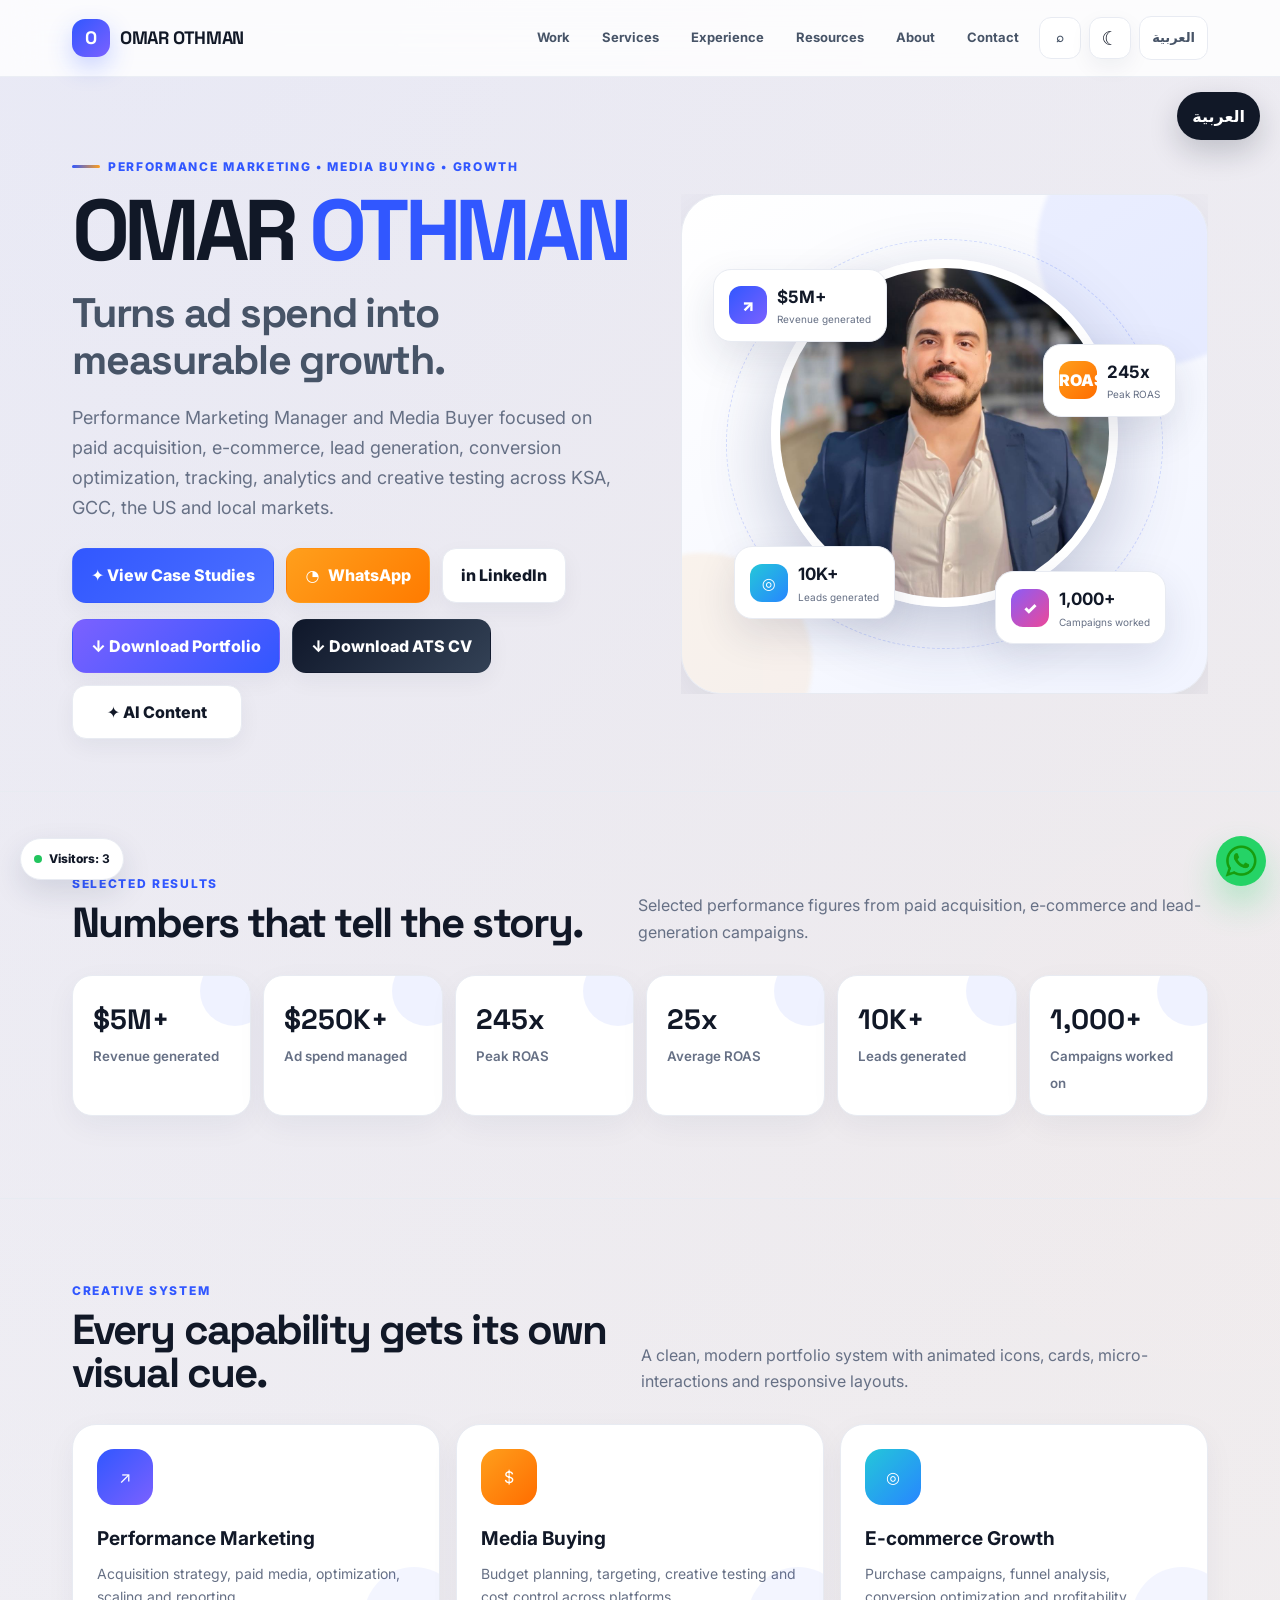
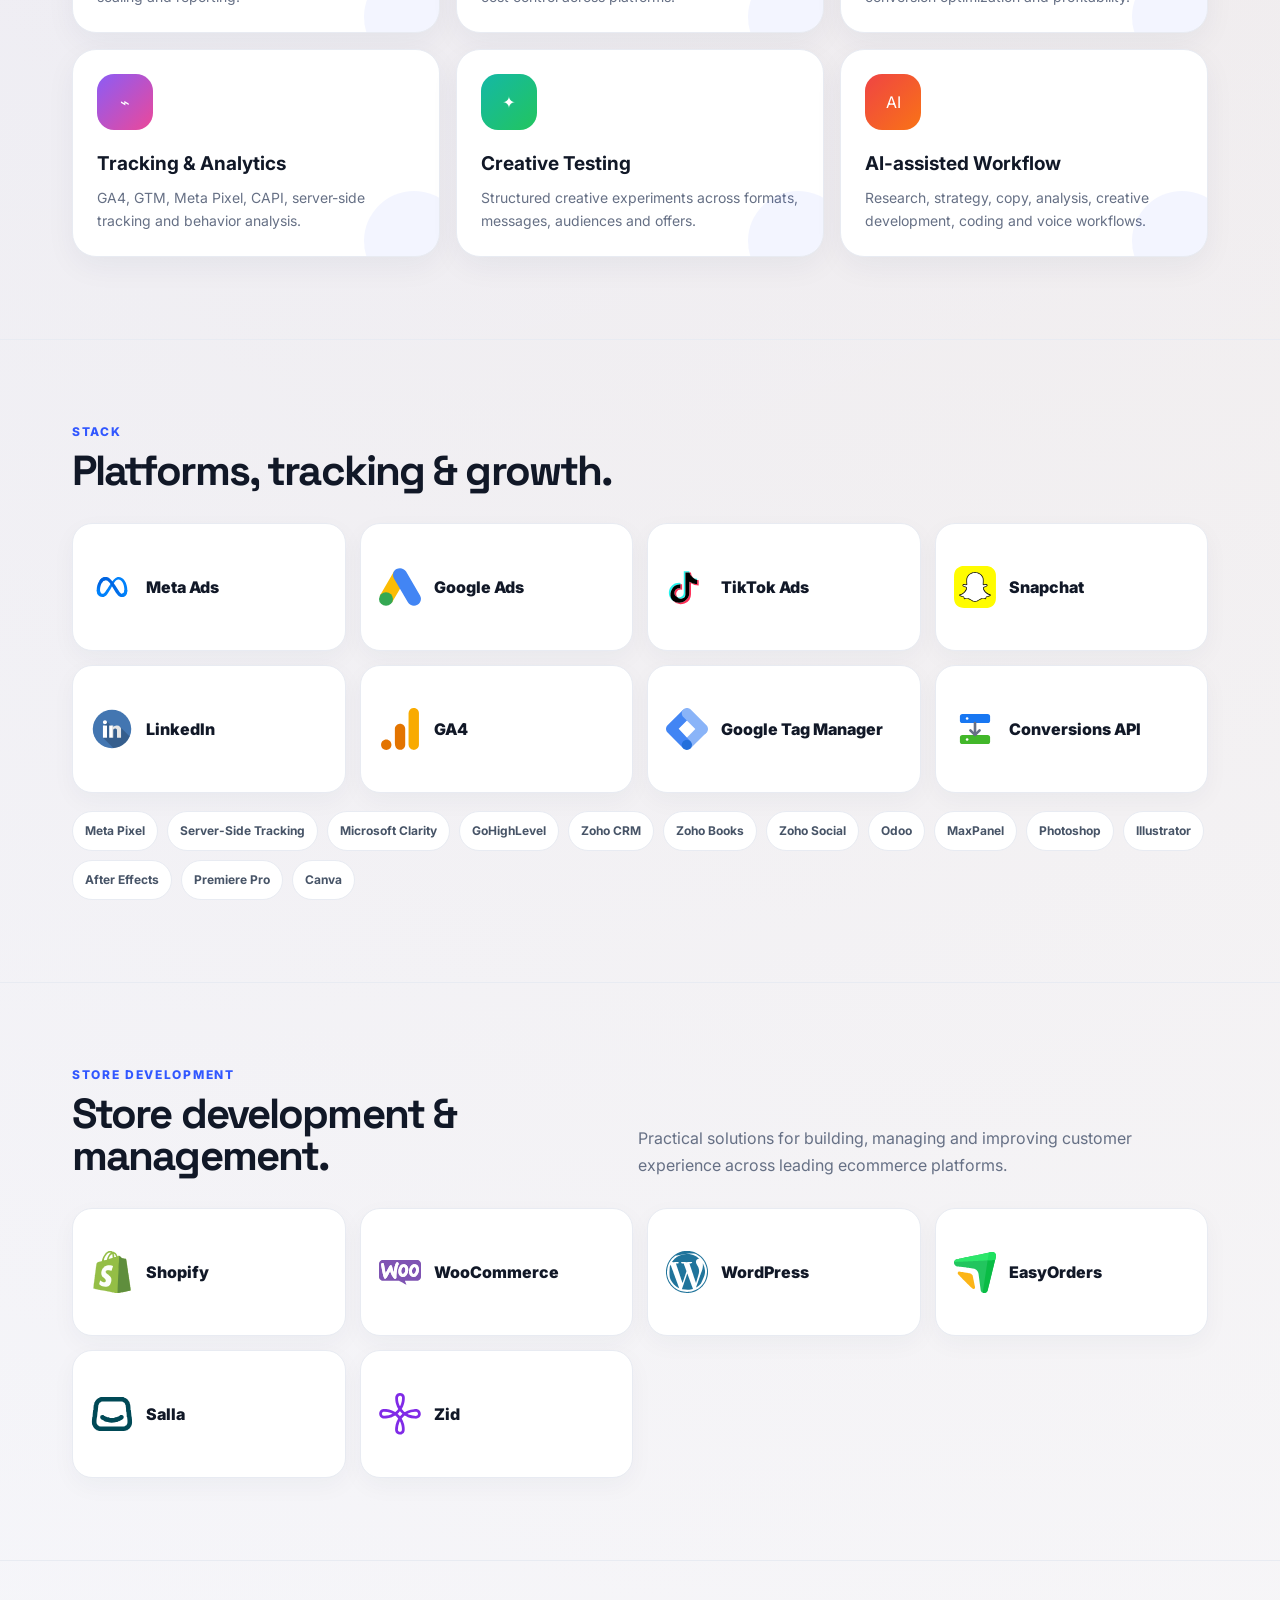
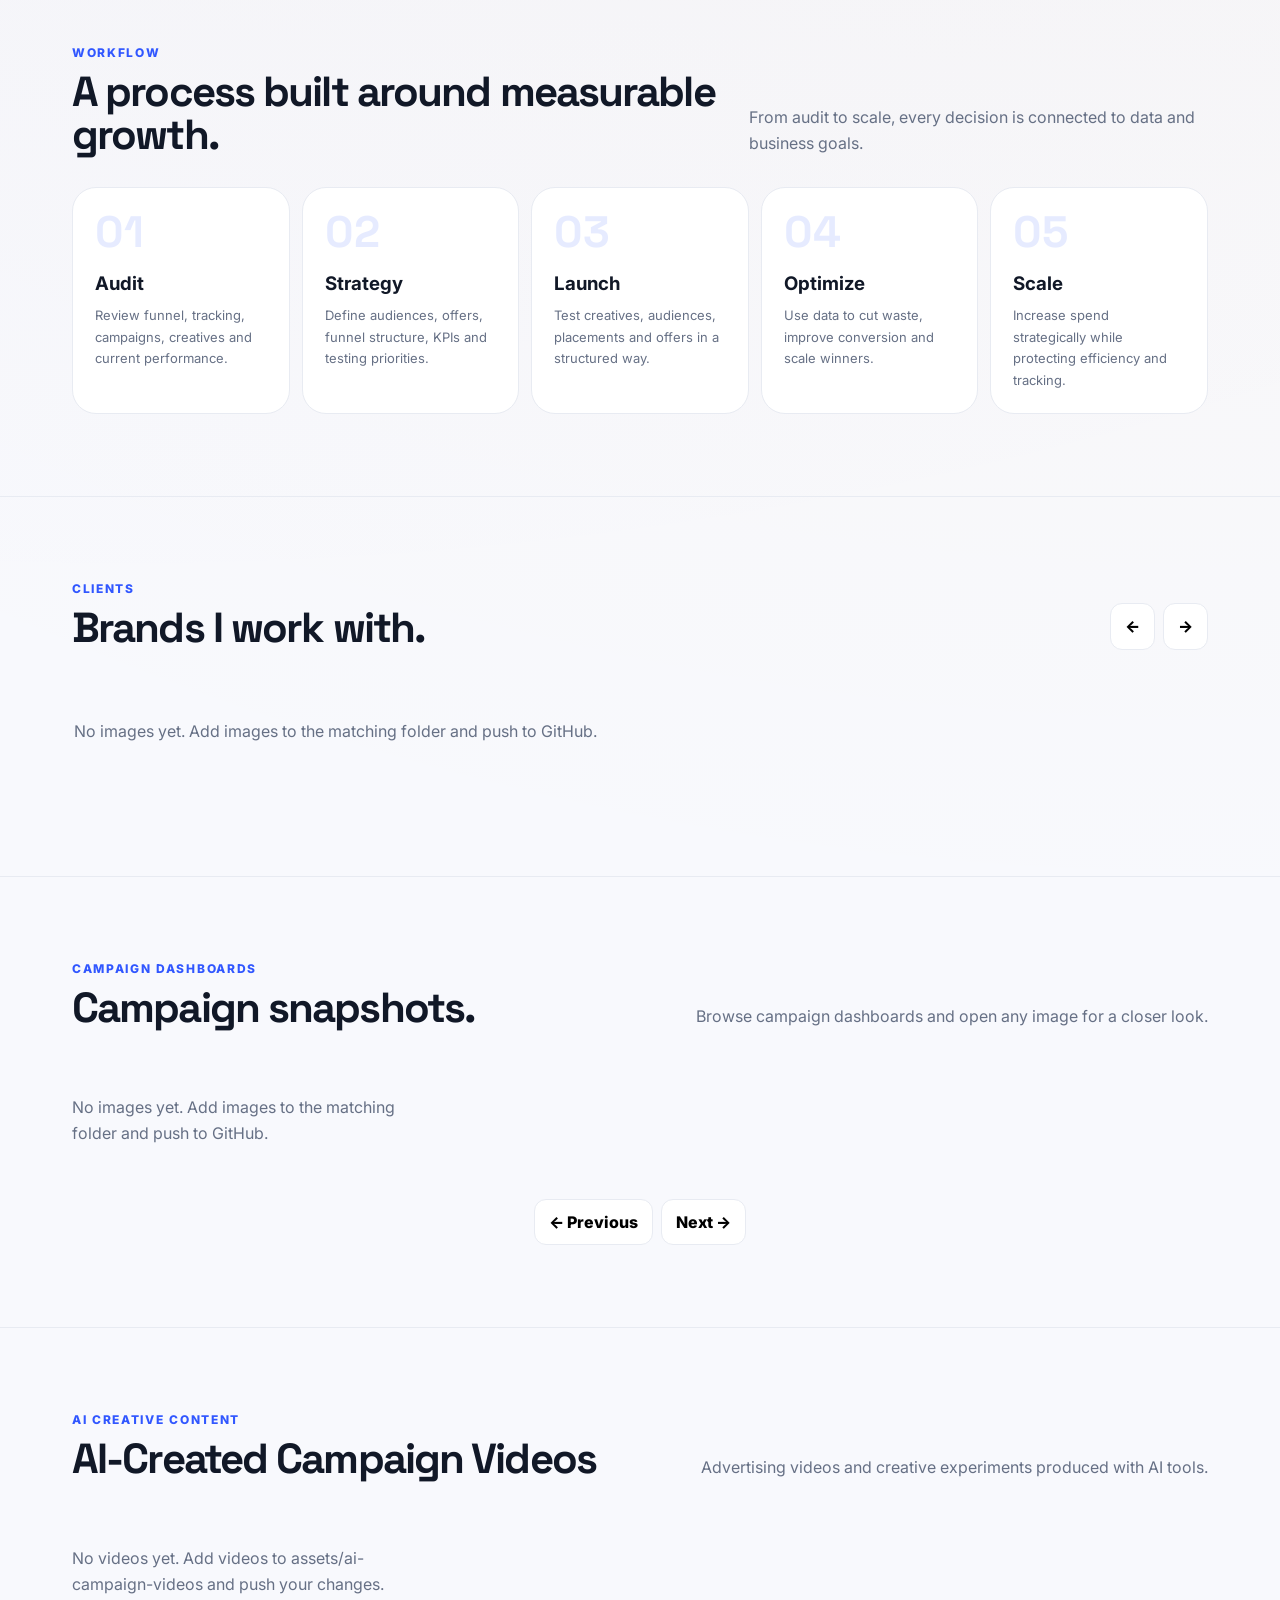
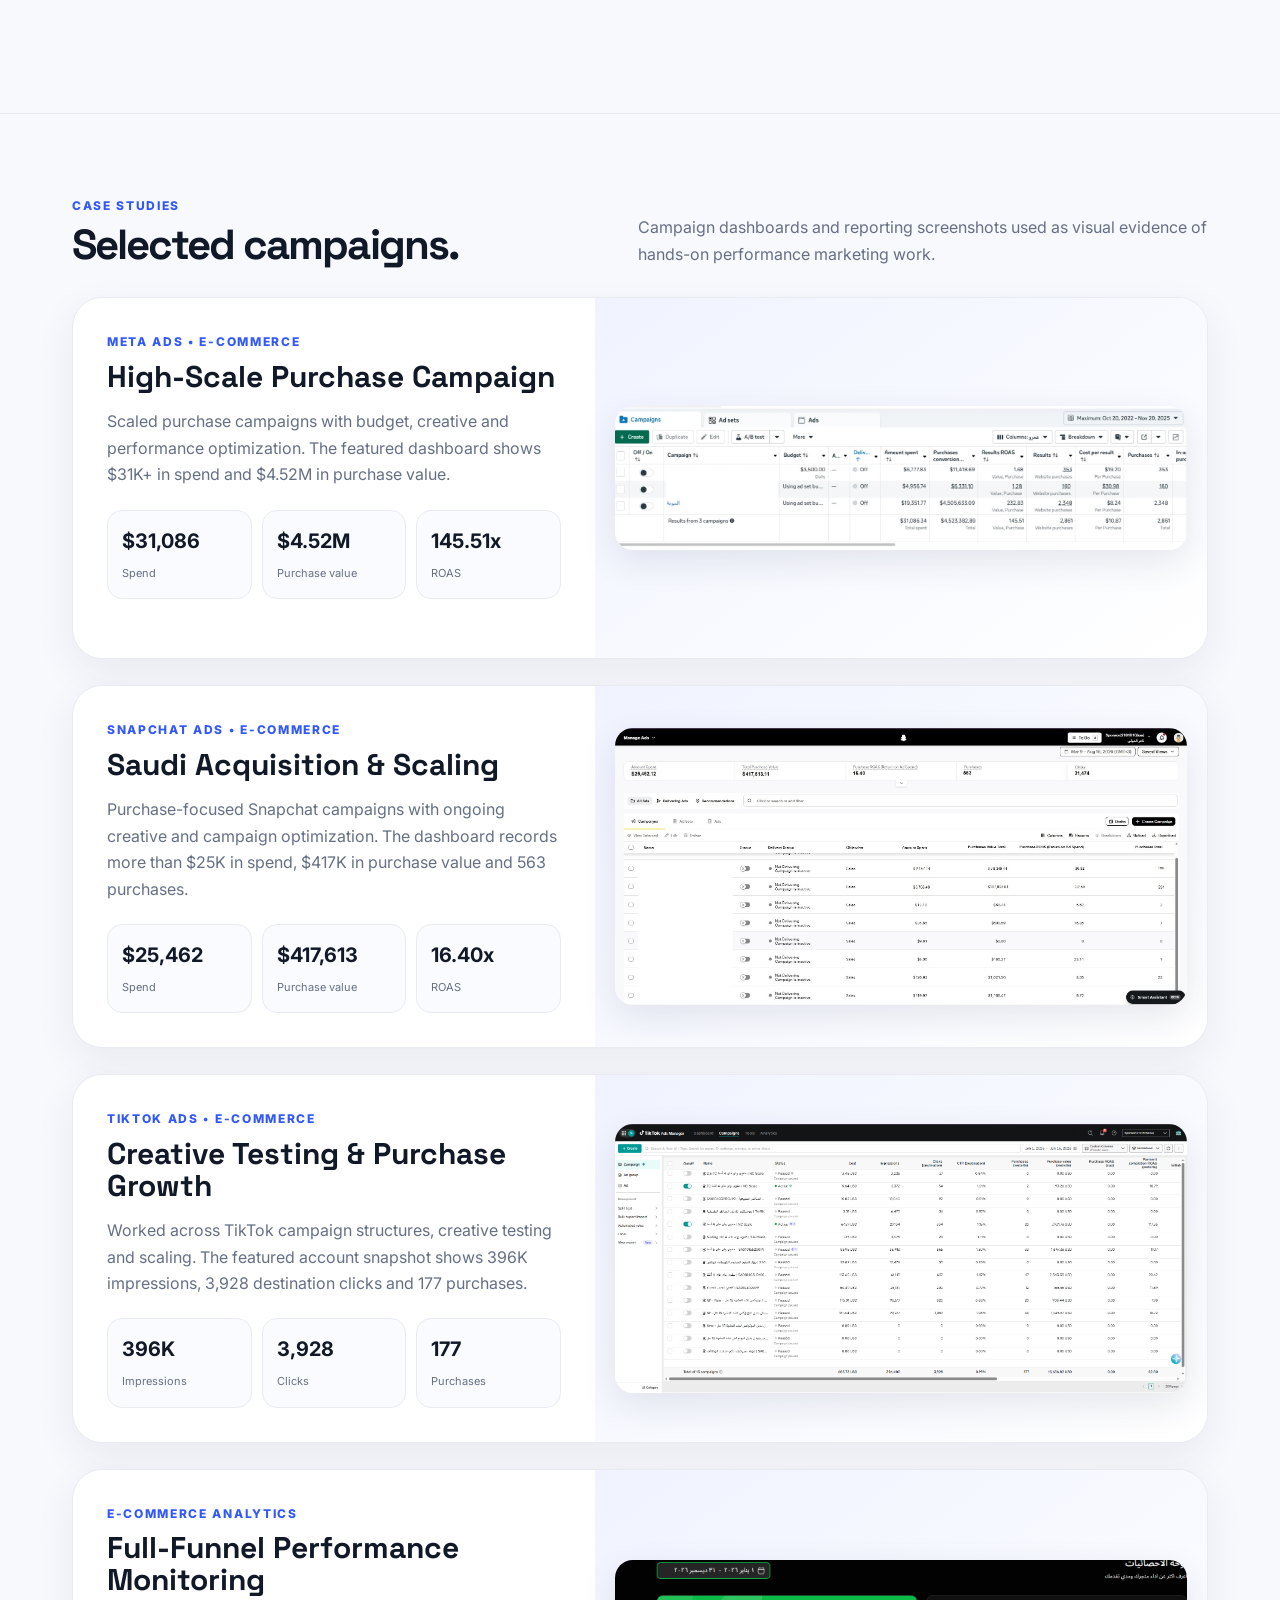
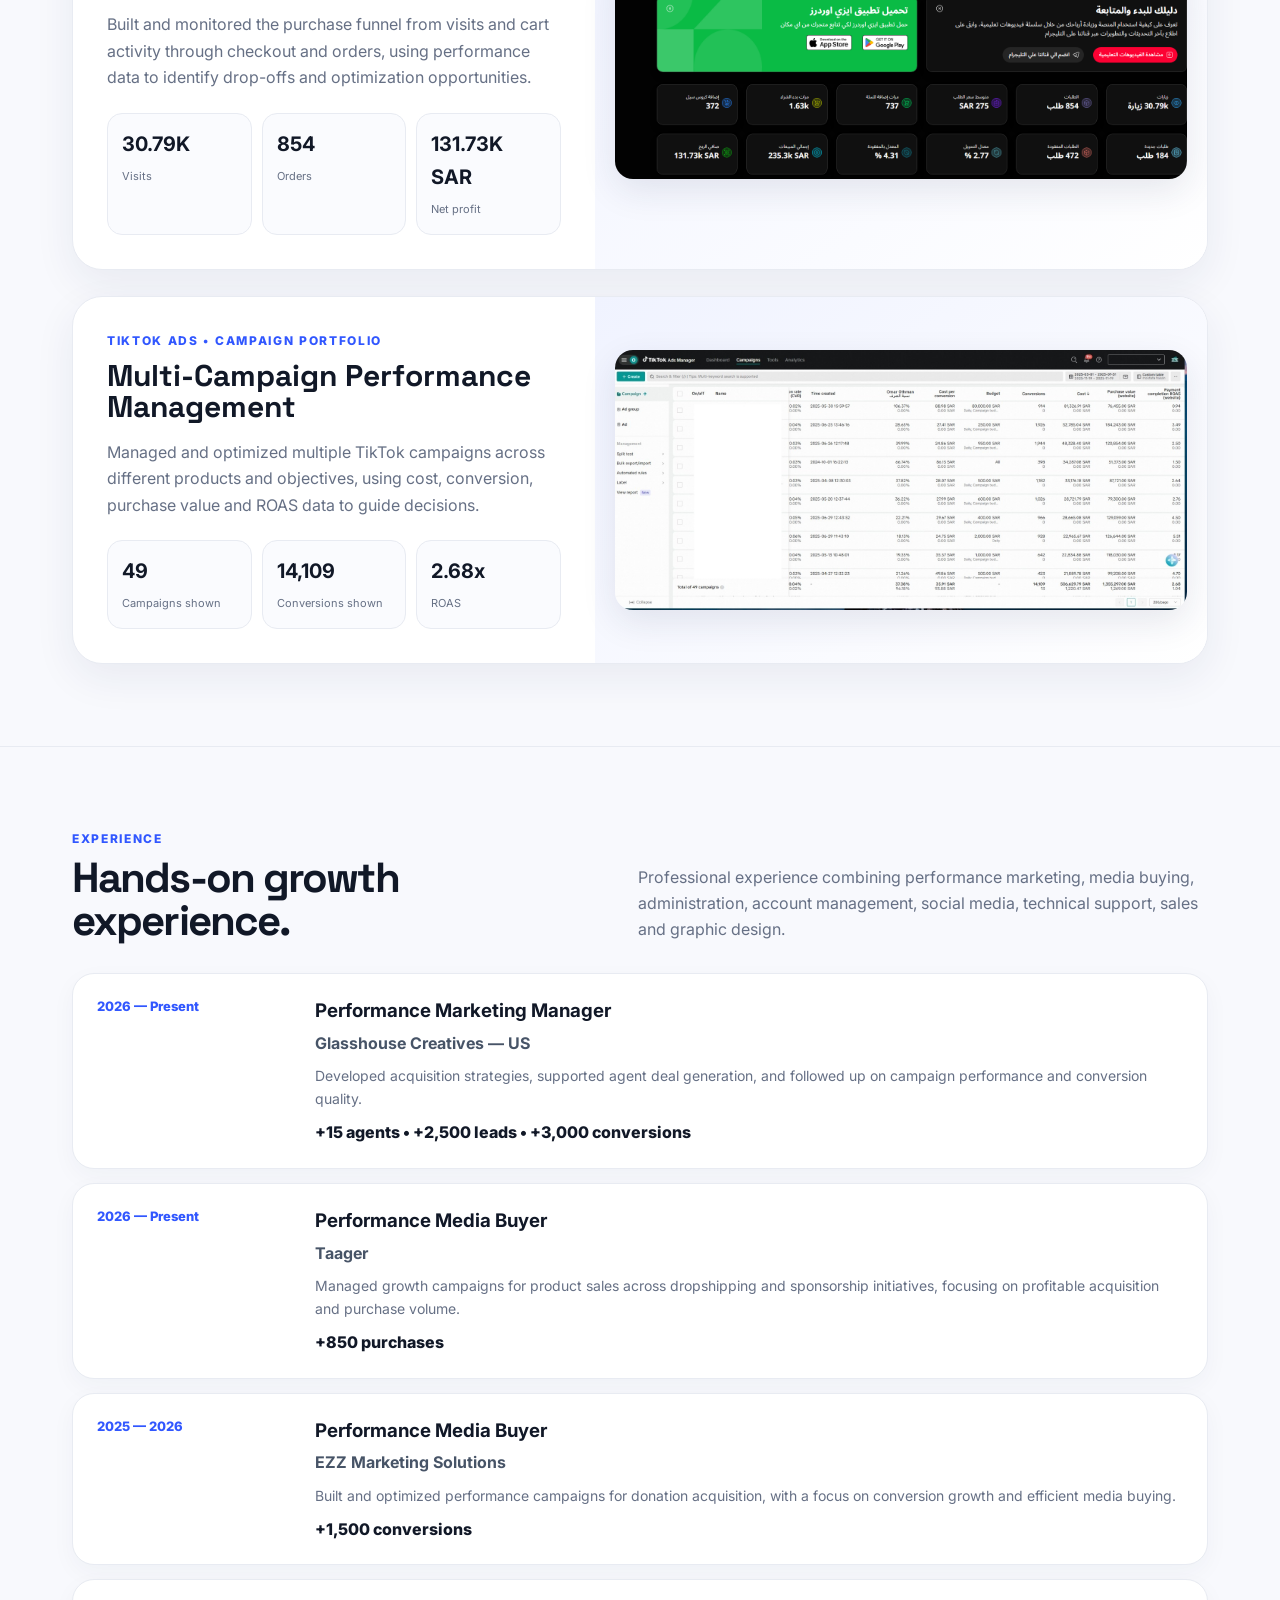
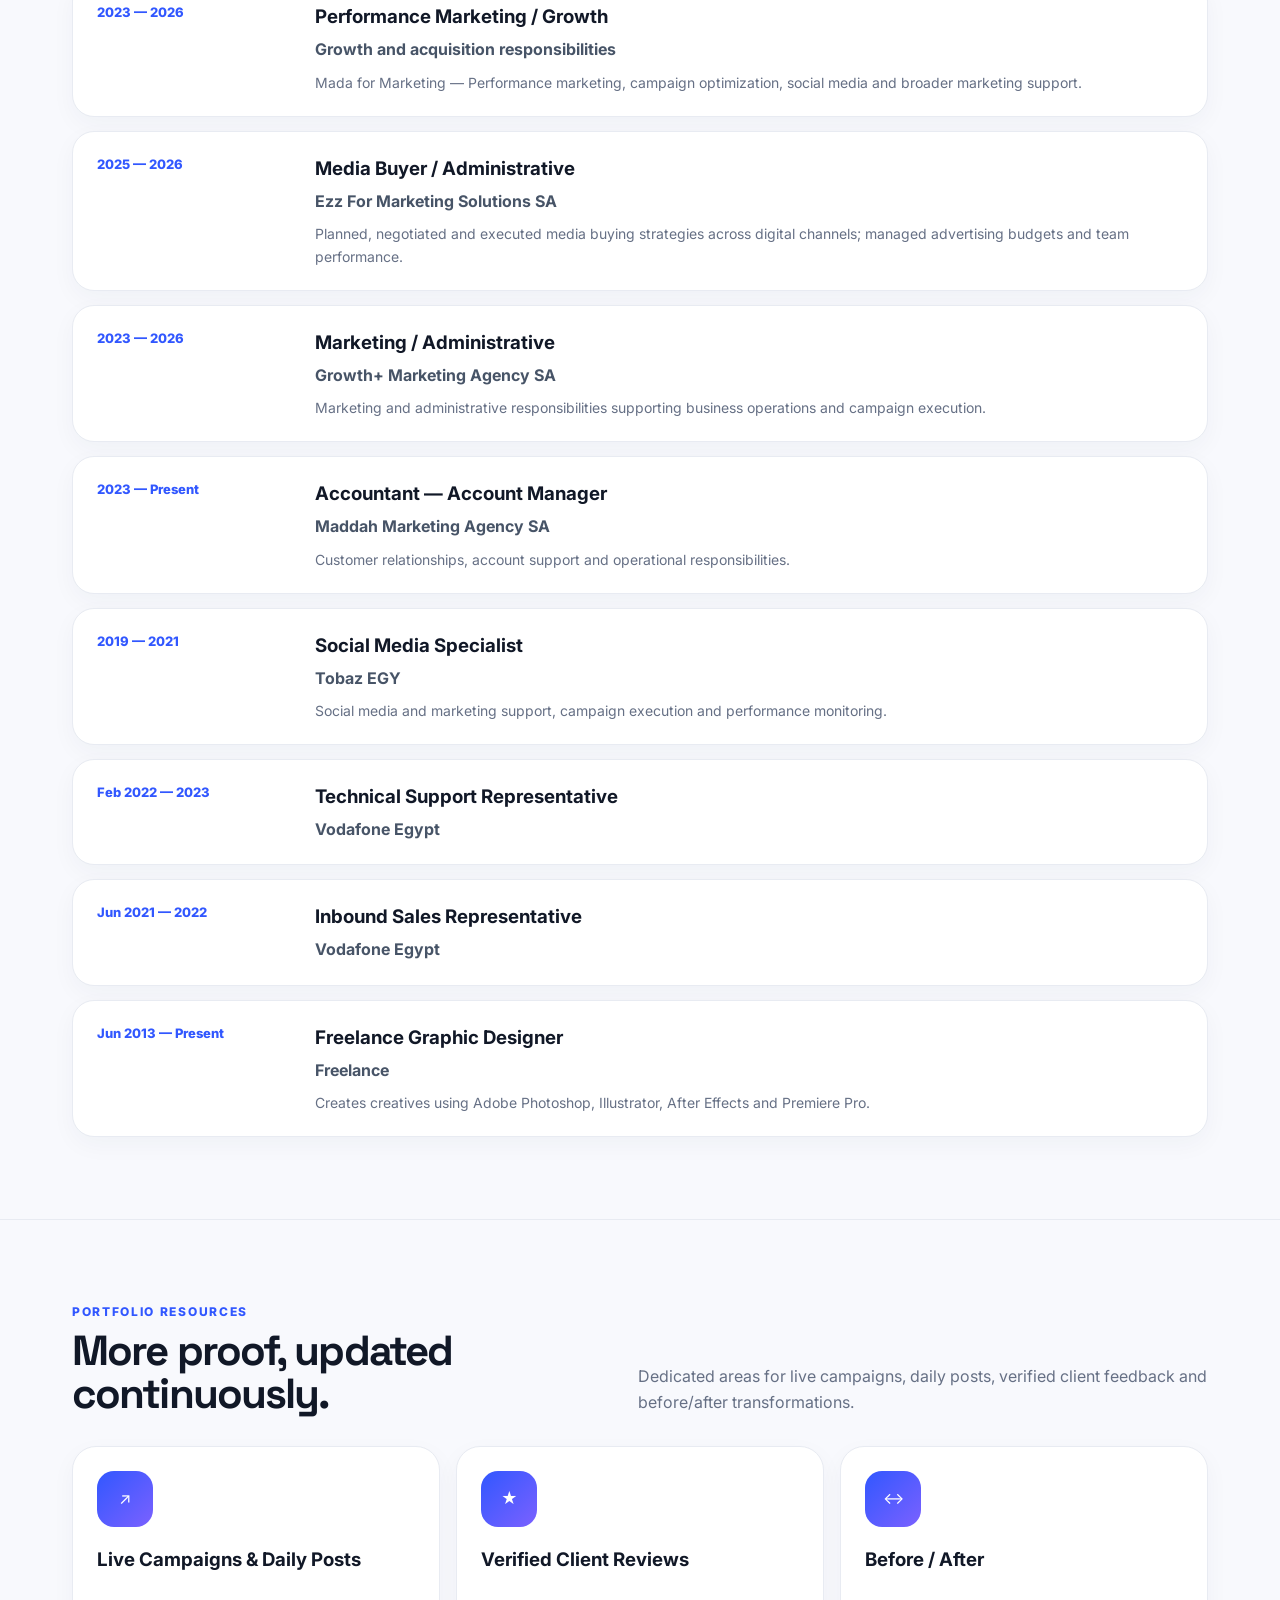
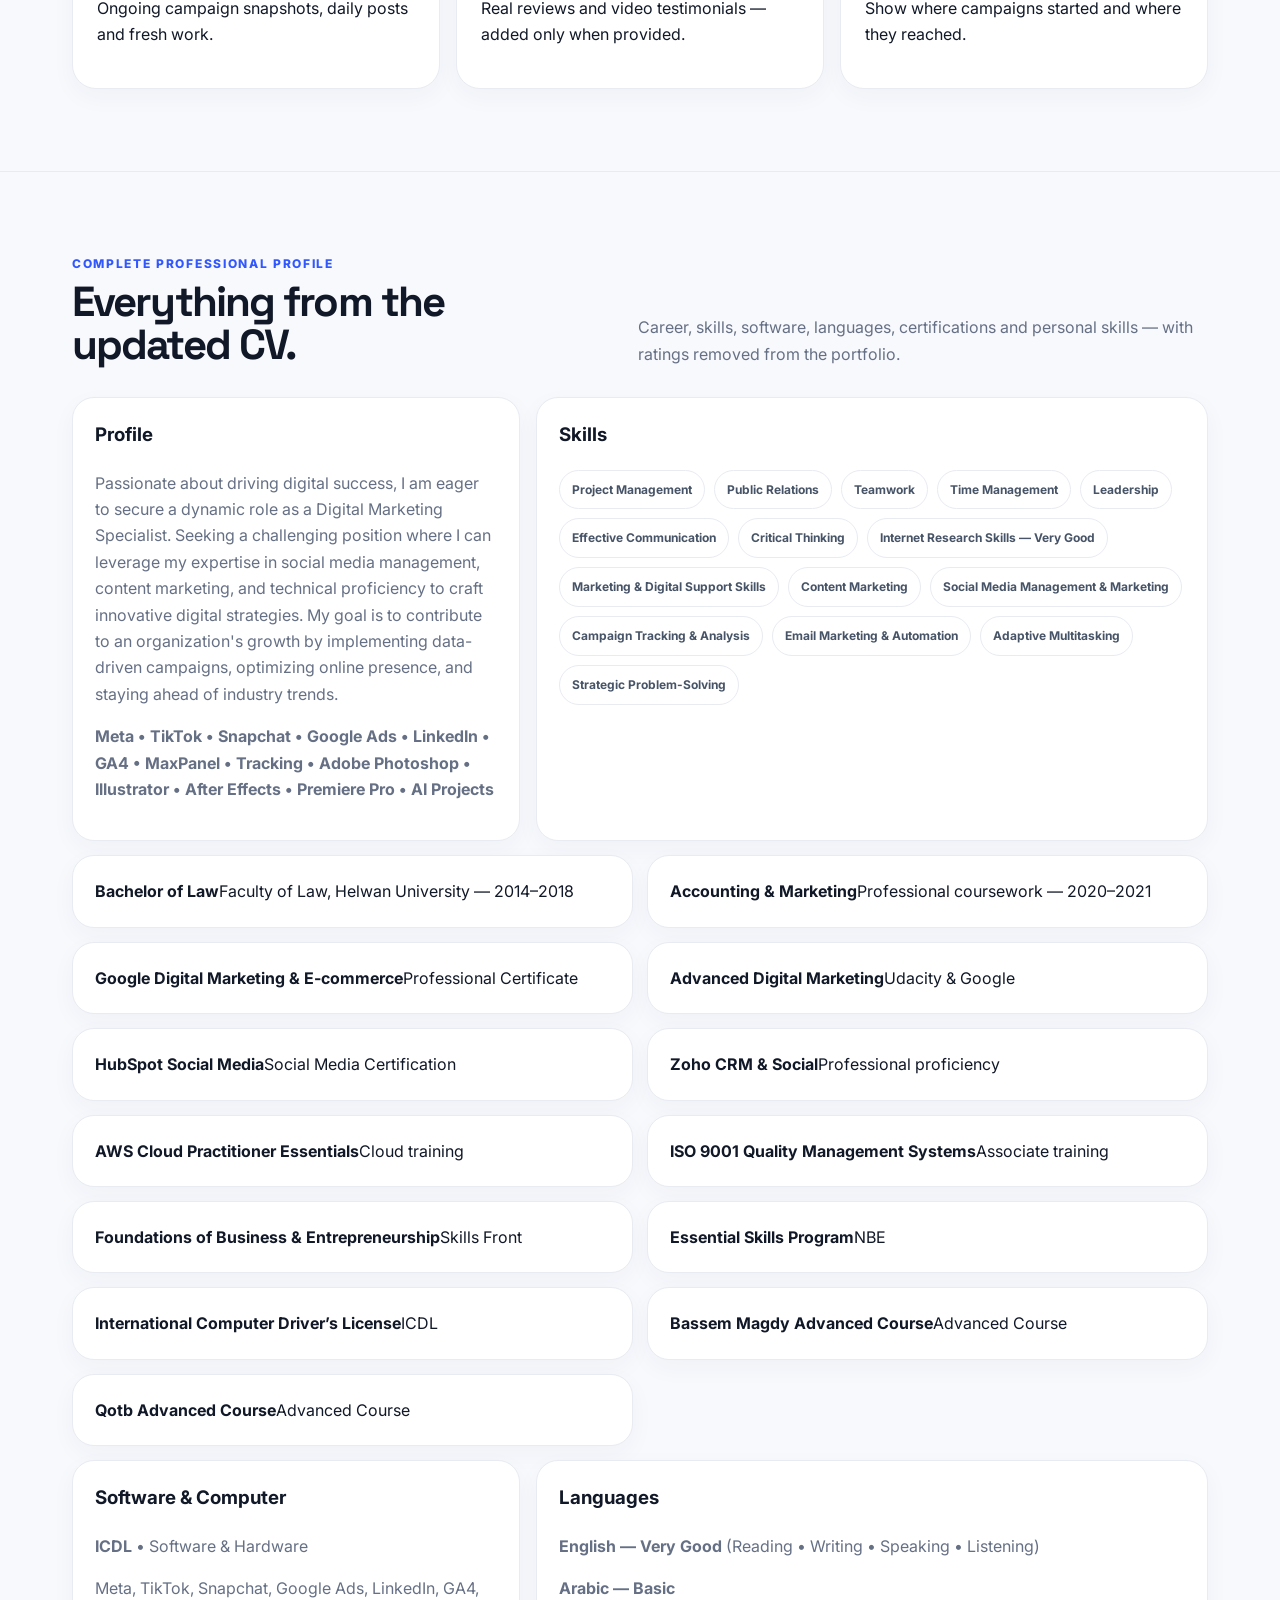
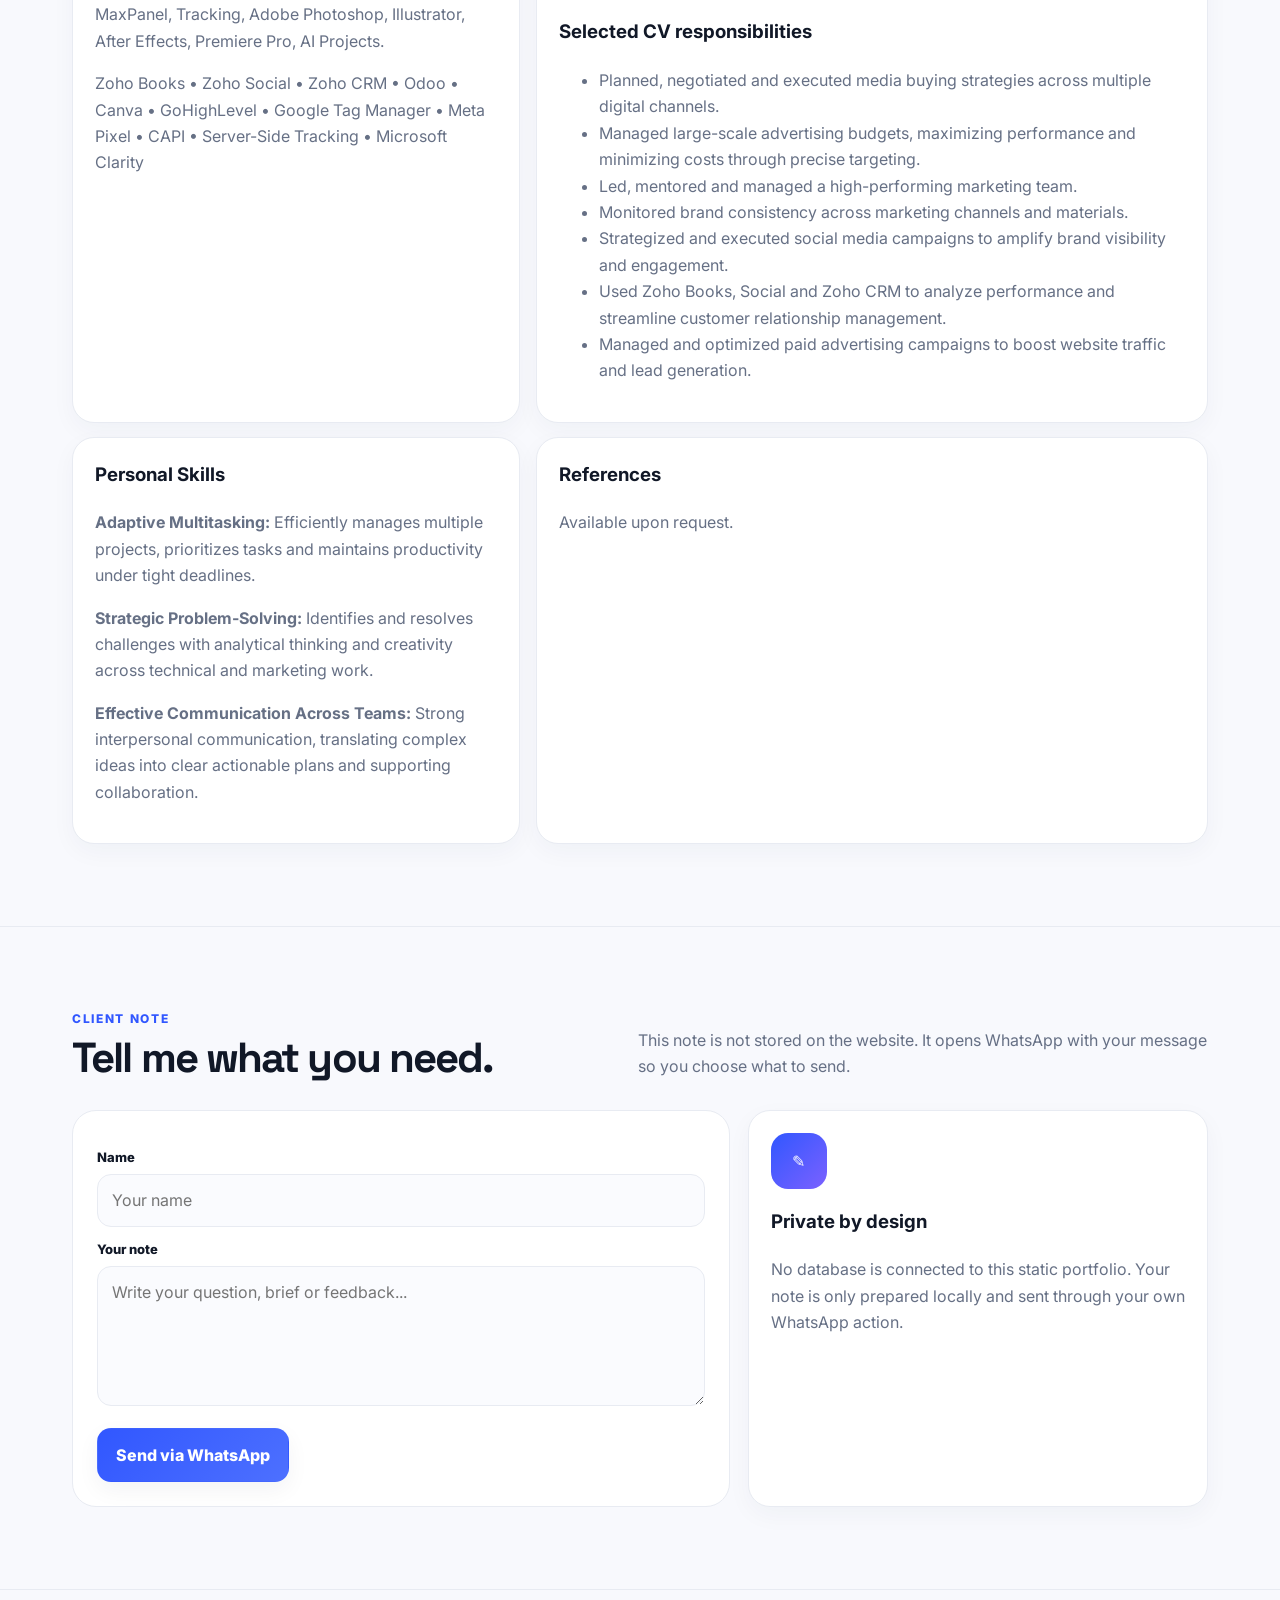
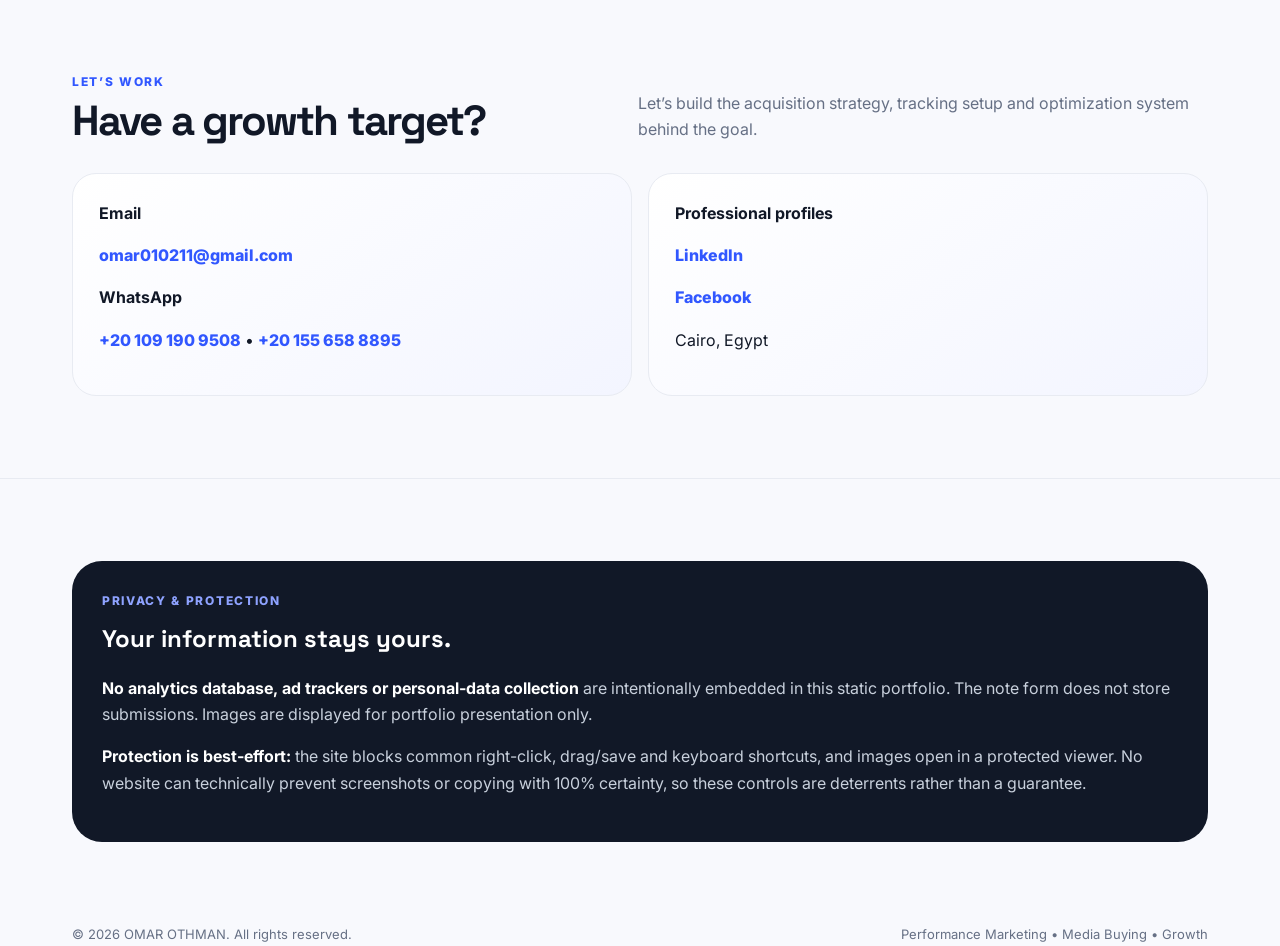
==== index.html @ 7e5b0c8e "Add files via upload" ====
<!doctype html>
<!-- Style note: Preserve the original portfolio visual system; only the store-platform section and numeric motion are intentionally extended. -->
<html lang="en" dir="ltr">
<head>
<meta charset="utf-8">
<meta name="viewport" content="width=device-width, initial-scale=1, viewport-fit=cover">
<meta name="description" content="OMAR OTHMAN — Performance Marketing, Media Buying, Growth, E-commerce, Tracking & Analytics.">
<title>OMAR OTHMAN | Performance Marketing Portfolio</title>
<link rel="preconnect" href="https://fonts.googleapis.com">
<link rel="preconnect" href="https://fonts.gstatic.com" crossorigin>
<link href="https://fonts.googleapis.com/css2?family=Cairo:wght@400;500;600;700;800&family=Inter:wght@400;500;600;700;800;900&family=Space+Grotesk:wght@500;600;700&display=swap" rel="stylesheet">
<style>
:root{--bg:#f8f9fd;--surface:#fff;--ink:#111827;--muted:#667085;--blue:#3157ff;--blue2:#6b7cff;--orange:#ff9f1c;--cyan:#24c7d9;--purple:#7b61ff;--line:#e8ebf2;--shadow:0 18px 60px rgba(29,43,82,.10);--radius:28px;--max:1180px}
*{box-sizing:border-box}html{scroll-behavior:smooth}body{margin:0;background:radial-gradient(circle at 10% 0%,rgba(49,87,255,.08),transparent 28%),radial-gradient(circle at 95% 8%,rgba(255,159,28,.08),transparent 24%),var(--bg);color:var(--ink);font-family:Inter,system-ui,sans-serif;line-height:1.65;overflow-x:hidden}body.ar{font-family:Cairo,Inter,sans-serif}body.no-select,* img{-webkit-user-select:none;user-select:none}a{color:inherit;text-decoration:none}button,input,textarea{font:inherit}.wrap{max-width:var(--max);margin:auto;padding:0 22px}
.nav{position:sticky;top:0;z-index:60;background:rgba(255,255,255,.82);backdrop-filter:blur(18px);border-bottom:1px solid rgba(232,235,242,.85)}.navin{height:76px;display:flex;align-items:center;justify-content:space-between;gap:18px}.brand{display:flex;align-items:center;gap:10px;font-family:"Space Grotesk";font-weight:800;letter-spacing:-.02em;font-size:18px;white-space:nowrap}.brandmark{width:38px;height:38px;border-radius:13px;display:grid;place-items:center;color:#fff;background:linear-gradient(135deg,var(--blue),var(--purple));box-shadow:0 10px 24px rgba(49,87,255,.25);animation:float 4s ease-in-out infinite}.links{display:flex;align-items:center;gap:8px}.links a,.iconbtn,.langbtn{border:0;background:transparent;padding:10px 12px;border-radius:12px;color:#475467;font-weight:700;font-size:13px;cursor:pointer}.links a:hover,.iconbtn:hover,.langbtn:hover{background:#f1f4fb;color:var(--blue)}.nav-actions{display:flex;align-items:center;gap:8px}.iconbtn{width:42px;height:42px;padding:0;display:grid;place-items:center;border:1px solid var(--line);background:#fff}.langbtn{border:1px solid var(--line);background:#fff}.menu{display:none}
.hero{padding:72px 0 52px;position:relative}.hero-grid{display:grid;grid-template-columns:1.03fr .97fr;gap:50px;align-items:center}.eyebrow{display:inline-flex;align-items:center;gap:8px;color:var(--blue);font-weight:800;font-size:12px;text-transform:uppercase;letter-spacing:.14em}.eyebrow:before{content:"";width:28px;height:3px;border-radius:99px;background:linear-gradient(90deg,var(--blue),var(--orange))}body.ar .eyebrow{text-transform:none;letter-spacing:0}.hero h1{font-family:"Space Grotesk";font-size:clamp(52px,7.2vw,86px);line-height:.92;letter-spacing:-.065em;margin:15px 0 20px}.hero-name{display:block;white-space:nowrap}.hero-name .accent{color:var(--blue)}.hero-tag{display:block;color:#475467;font-size:.48em;line-height:1.15;letter-spacing:-.03em;margin-top:18px;max-width:650px}.lead{font-size:18px;color:var(--muted);max-width:680px}.actions{display:flex;gap:12px;flex-wrap:wrap;margin-top:26px}.btn{display:inline-flex;align-items:center;justify-content:center;gap:9px;padding:13px 18px;border-radius:14px;border:1px solid var(--line);background:#fff;font-weight:800;box-shadow:0 8px 22px rgba(25,35,65,.05);transition:.25s}.btn:hover{transform:translateY(-3px);box-shadow:0 14px 28px rgba(25,35,65,.10)}.btn.primary{background:linear-gradient(135deg,var(--blue),#4d70ff);border-color:transparent;color:#fff}.btn.orange{background:linear-gradient(135deg,#ff9f1c,#ff7b00);border-color:transparent;color:#fff}.hero-visual{position:relative;min-height:500px}.visual-shell{position:absolute;inset:0;border-radius:40px;background:linear-gradient(145deg,#fff,#f1f4ff);border:1px solid var(--line);box-shadow:var(--shadow);overflow:hidden}.visual-shell:before,.visual-shell:after{content:"";position:absolute;border-radius:50%;filter:blur(2px);opacity:.6}.visual-shell:before{width:240px;height:240px;right:-70px;top:-70px;background:rgba(49,87,255,.14)}.visual-shell:after{width:220px;height:220px;left:-90px;bottom:-80px;background:rgba(255,159,28,.14)}.orbit{position:absolute;inset:45px;border:1px dashed rgba(49,87,255,.18);border-radius:50%;animation:spin 18s linear infinite}.orbit.o2{inset:100px;border-color:rgba(255,159,28,.22);animation-direction:reverse;animation-duration:14s}.portrait{position:absolute;width:66%;aspect-ratio:1;border-radius:50%;object-fit:cover;left:17%;top:13%;border:9px solid #fff;box-shadow:0 24px 70px rgba(40,53,100,.25);z-index:3}.float-card{position:absolute;z-index:5;background:#fff;border:1px solid var(--line);box-shadow:0 16px 40px rgba(29,43,82,.12);border-radius:18px;padding:13px 15px;display:flex;gap:10px;align-items:center;animation:float 5s ease-in-out infinite}.float-card b{font-size:17px}.float-card small{display:block;color:var(--muted);font-size:10px}.fc1{top:15%;left:6%}.fc2{right:6%;top:30%;animation-delay:-1.5s}.fc3{left:10%;bottom:15%;animation-delay:-3s}.fc4{right:8%;bottom:10%;animation-delay:-4s}.mini-icon{width:38px;height:38px;border-radius:12px;display:grid;place-items:center;color:#fff;font-weight:900;background:linear-gradient(135deg,var(--blue),var(--purple))}.fc2 .mini-icon{background:linear-gradient(135deg,var(--orange),#ff6d00)}.fc3 .mini-icon{background:linear-gradient(135deg,var(--cyan),#2786ff)}.fc4 .mini-icon{background:linear-gradient(135deg,#8b5cf6,#ec4899)}
section{padding:82px 0;border-top:1px solid var(--line)}.section-head{display:flex;justify-content:space-between;gap:28px;align-items:end;margin-bottom:30px}.section-kicker{font-size:12px;color:var(--blue);font-weight:800;text-transform:uppercase;letter-spacing:.14em}.section-head h2{font-family:"Space Grotesk";font-size:42px;letter-spacing:-.045em;line-height:1.02;margin:8px 0 0}.section-head p{max-width:570px;color:var(--muted);margin:0}.grid6{display:grid;grid-template-columns:repeat(6,1fr);gap:12px}.stat{background:#fff;border:1px solid var(--line);border-radius:20px;padding:20px;box-shadow:0 10px 30px rgba(29,43,82,.05);position:relative;overflow:hidden}.stat:after{content:"";position:absolute;width:70px;height:70px;border-radius:50%;background:rgba(49,87,255,.08);right:-20px;top:-20px}.stat b{font-family:"Space Grotesk";font-size:28px;display:block;position:relative;z-index:1}.stat small{color:var(--muted);font-weight:600}.cards{display:grid;grid-template-columns:repeat(3,1fr);gap:16px}.icon-card{background:#fff;border:1px solid var(--line);border-radius:24px;padding:24px;box-shadow:0 10px 30px rgba(29,43,82,.05);transition:.3s;position:relative;overflow:hidden}.icon-card:hover{transform:translateY(-7px);box-shadow:0 20px 45px rgba(29,43,82,.11)}.icon-card:after{content:"";position:absolute;inset:auto -25px -35px auto;width:100px;height:100px;border-radius:50%;background:rgba(49,87,255,.06)}.motion-icon{width:56px;height:56px;border-radius:17px;display:grid;place-items:center;color:#fff;background:linear-gradient(135deg,var(--blue),var(--purple));margin-bottom:18px;animation:breathe 3.4s ease-in-out infinite}.icon-card:nth-child(2) .motion-icon{background:linear-gradient(135deg,var(--orange),#ff6d00);animation-delay:-.7s}.icon-card:nth-child(3) .motion-icon{background:linear-gradient(135deg,var(--cyan),#2786ff);animation-delay:-1.4s}.icon-card:nth-child(4) .motion-icon{background:linear-gradient(135deg,#8b5cf6,#ec4899);animation-delay:-2s}.icon-card:nth-child(5) .motion-icon{background:linear-gradient(135deg,#14b8a6,#22c55e);animation-delay:-2.6s}.icon-card:nth-child(6) .motion-icon{background:linear-gradient(135deg,#ef4444,#f97316);animation-delay:-3.1s}.icon-card h3{margin:0 0 7px;font-size:19px}.icon-card p{margin:0;color:var(--muted);font-size:14px}.platforms{display:grid;grid-template-columns:repeat(4,1fr);gap:14px}.platform{background:#fff;border:1px solid var(--line);border-radius:20px;padding:18px;display:flex;align-items:center;gap:13px;font-weight:800;box-shadow:0 8px 25px rgba(29,43,82,.04)}.platform .motion-icon{width:44px;height:44px;min-width:44px;margin:0;border-radius:13px;font-size:12px}.chips{display:flex;gap:9px;flex-wrap:wrap;margin-top:18px}.chip{padding:9px 12px;background:#fff;border:1px solid var(--line);border-radius:999px;color:#475467;font-size:12px;font-weight:700}
.process{display:grid;grid-template-columns:repeat(5,1fr);gap:12px}.step{background:#fff;border:1px solid var(--line);border-radius:24px;padding:22px;position:relative;overflow:hidden}.step-num{font-family:"Space Grotesk";font-size:44px;color:rgba(49,87,255,.12);font-weight:800;line-height:1}.step h3{margin:15px 0 6px}.step p{color:var(--muted);font-size:13px;margin:0}.cases{display:grid;gap:26px}.case{background:#fff;border:1px solid var(--line);border-radius:30px;overflow:hidden;box-shadow:0 14px 42px rgba(29,43,82,.07)}.casegrid{display:grid;grid-template-columns:.92fr 1.08fr;align-items:stretch}.casecopy{padding:34px}.casecopy h3{font-family:"Space Grotesk";font-size:30px;line-height:1.05;margin:9px 0 12px}.casecopy p{color:var(--muted)}.metrics{display:grid;grid-template-columns:repeat(3,1fr);gap:10px;margin-top:22px}.metric{padding:14px;border:1px solid var(--line);border-radius:15px;background:#fafbfe}.metric b{display:block;font-size:20px}.metric small{color:var(--muted);font-size:11px}.gallery{padding:20px;background:linear-gradient(145deg,#f0f3ff,#fff);display:flex;align-items:center;justify-content:center;min-height:360px}.gallery img{width:100%;max-height:430px;object-fit:contain;border-radius:18px;cursor:zoom-in;transition:.3s;box-shadow:0 12px 35px rgba(29,43,82,.10)}.gallery img:hover{transform:scale(1.015)}
.timeline{display:grid;gap:14px}.job{display:grid;grid-template-columns:190px 1fr;gap:28px;background:#fff;border:1px solid var(--line);border-radius:22px;padding:22px 24px;box-shadow:0 8px 25px rgba(29,43,82,.04)}.date{color:var(--blue);font-weight:800;font-size:13px}.job h3{margin:0 0 3px}.company{font-weight:700;color:#475467}.job p{margin:8px 0 0;color:var(--muted);font-size:14px}.result{margin-top:9px;font-weight:800}.result strong{color:var(--orange)}.edu{display:grid;grid-template-columns:repeat(2,1fr);gap:14px}.card{background:#fff;border:1px solid var(--line);border-radius:22px;padding:22px;box-shadow:0 8px 25px rgba(29,43,82,.04)}.card h3{margin-top:0}.card p,.card li{color:var(--muted)}.about{display:grid;grid-template-columns:.8fr 1.2fr;gap:16px}
.feature-pages{display:grid;grid-template-columns:repeat(3,1fr);gap:16px}.feature-link{background:#fff;border:1px solid var(--line);border-radius:24px;padding:24px;box-shadow:0 8px 25px rgba(29,43,82,.04);transition:.3s;display:block}.feature-link:hover{transform:translateY(-6px)}.feature-link .motion-icon{margin-bottom:14px}
.note{display:grid;grid-template-columns:1fr .7fr;gap:18px}.formbox{background:#fff;border:1px solid var(--line);border-radius:24px;padding:24px}.formbox label{display:block;font-weight:800;font-size:13px;margin:12px 0 6px}.formbox input,.formbox textarea{width:100%;border:1px solid var(--line);border-radius:14px;padding:12px 14px;outline:none;background:#fafbfe}.formbox textarea{min-height:140px;resize:vertical}.formbox input:focus,.formbox textarea:focus{border-color:var(--blue);box-shadow:0 0 0 4px rgba(49,87,255,.08)}
.contact{display:grid;grid-template-columns:1fr 1fr;gap:16px}.contactbox{background:linear-gradient(145deg,#fff,#f3f5ff);border:1px solid var(--line);border-radius:24px;padding:26px}.contactbox a{color:var(--blue);font-weight:800}.privacy{background:#111827;color:#fff;border-radius:30px;padding:30px}.privacy p{color:#c8d0dc}.privacy strong{color:#fff}
footer{padding:32px 0 55px;color:#667085;font-size:13px;display:flex;justify-content:space-between;gap:20px}.floating-wa{position:fixed;right:20px;bottom:20px;z-index:80;width:58px;height:58px;border-radius:50%;display:grid;place-items:center;background:#25d366;color:#fff;box-shadow:0 18px 35px rgba(37,211,102,.32);animation:pulse 2.2s infinite}.floating-wa svg{width:29px;height:29px}.wa-tip{position:absolute;right:68px;white-space:nowrap;background:#111827;color:#fff;padding:8px 11px;border-radius:10px;font-size:11px;font-weight:800;opacity:0;transform:translateX(5px);pointer-events:none;transition:.2s}.floating-wa:hover .wa-tip{opacity:1;transform:none}.floating-lang{position:fixed;right:20px;top:92px;z-index:80;padding:11px 15px;border-radius:999px;background:#111827;color:#fff;border:0;box-shadow:0 12px 30px rgba(17,24,39,.2);font-weight:800;cursor:pointer}.visitor{position:fixed;left:20px;bottom:20px;z-index:70;background:#fff;border:1px solid var(--line);box-shadow:0 12px 30px rgba(29,43,82,.13);padding:10px 13px;border-radius:999px;font-size:12px;font-weight:800}.visitor .dot{display:inline-block;width:8px;height:8px;border-radius:50%;background:#22c55e;margin-right:7px;animation:pulse 1.5s infinite}
.modal{position:fixed;inset:0;background:rgba(13,18,35,.9);z-index:200;display:none;align-items:center;justify-content:center;padding:24px}.modal.open{display:flex}.modal-panel{max-width:min(1000px,94vw);max-height:92vh;background:#fff;border-radius:24px;padding:14px;position:relative}.modal-panel img,.modal-panel video{display:block;max-width:100%;max-height:84vh;border-radius:16px;object-fit:contain}.modal-close{position:absolute;right:10px;top:10px;width:42px;height:42px;border-radius:50%;border:0;background:#111827;color:#fff;font-size:24px;cursor:pointer;z-index:3}.lang-modal,.search-modal{background:rgba(13,18,35,.55);backdrop-filter:blur(8px)}.popup-card{width:min(560px,94vw);background:#fff;border-radius:28px;padding:30px;box-shadow:0 30px 90px rgba(0,0,0,.22);position:relative}.popup-card h3{font-family:"Space Grotesk";font-size:30px;line-height:1.05;margin:0 0 8px}.popup-card p{color:var(--muted)}.search-input{width:100%;padding:15px 16px;border:1px solid var(--line);border-radius:15px;outline:0;font-size:16px}.suggestions{display:flex;flex-wrap:wrap;gap:8px;margin-top:14px}.suggestions button{border:1px solid var(--line);background:#f7f8fc;border-radius:999px;padding:9px 12px;font-weight:700;cursor:pointer}.search-results{margin-top:18px;display:grid;gap:8px}.search-results a{padding:12px 14px;border:1px solid var(--line);border-radius:14px;background:#fafbfe;font-weight:700}
.reveal{opacity:0;transform:translateY(18px);transition:opacity .7s ease,transform .7s ease}.reveal.show{opacity:1;transform:none}@keyframes float{0%,100%{transform:translateY(0)}50%{transform:translateY(-8px)}}@keyframes spin{to{transform:rotate(360deg)}}@keyframes breathe{0%,100%{transform:translateY(0) rotate(0)}50%{transform:translateY(-4px) rotate(3deg)}}@keyframes pulse{0%,100%{box-shadow:0 0 0 0 rgba(37,211,102,.35)}50%{box-shadow:0 0 0 10px rgba(37,211,102,0)}}
body.ar{direction:rtl}.ar-only{display:none}body.ar .en-only{display:none}body.ar .ar-only{display:block}body.ar .navin,body.ar .section-head,body.ar .hero-grid,body.ar .job,body.ar .casegrid,body.ar .note{direction:rtl}body.ar .links{flex-direction:row-reverse}body.ar .visitor{left:auto;right:20px}body.ar .floating-wa{right:auto;left:20px}body.ar .floating-lang{right:auto;left:20px}.menu-btn{display:none}
@media(max-width:980px){.links a{display:none}.menu-btn{display:grid;place-items:center;width:42px;height:42px;border:1px solid var(--line);background:#fff;border-radius:12px;cursor:pointer}.navin{position:relative}.links.open{position:absolute;left:16px;right:16px;top:68px;display:flex;flex-direction:column;align-items:stretch;background:#fff;border:1px solid var(--line);border-radius:18px;padding:10px;box-shadow:var(--shadow)}.links.open a{display:block}.hero-grid,.about,.contact,.note,.casegrid{grid-template-columns:1fr}.hero-visual{min-height:470px}.grid6{grid-template-columns:repeat(3,1fr)}.cards{grid-template-columns:repeat(2,1fr)}.platforms{grid-template-columns:repeat(2,1fr)}.process{grid-template-columns:repeat(3,1fr)}.feature-pages{grid-template-columns:1fr 1fr}.section-head{align-items:flex-start;flex-direction:column}.job{grid-template-columns:1fr;gap:8px}}
@media(max-width:620px){.wrap{padding:0 16px}.navin{height:68px}.brand{font-size:16px}.nav-actions .iconbtn{display:none}.hero{padding:45px 0 30px}.hero h1{font-size:52px}.hero-name{white-space:normal}.hero-visual{min-height:370px}.portrait{width:62%;left:19%;top:17%}.orbit{inset:32px}.orbit.o2{inset:78px}.float-card{padding:9px 10px}.float-card b{font-size:13px}.float-card small{font-size:9px}.fc1{left:3%;top:10%}.fc2{right:3%;top:26%}.fc3{left:3%;bottom:12%}.fc4{right:3%;bottom:7%}.section-head h2{font-size:34px}.grid6,.cards,.platforms,.process,.feature-pages,.edu{grid-template-columns:1fr}.metrics{grid-template-columns:1fr 1fr}.gallery{min-height:280px}.job{padding:19px}.floating-lang{top:82px;right:12px}.floating-wa{right:14px;bottom:14px}.visitor{left:12px;bottom:14px}.privacy{padding:22px}}
/* Print: portfolio PDF uses the same visual system, but removes interactive UI */
@page{size:A4;margin:0} @media print{body{background:#fff!important}.nav,.floating-wa,.floating-lang,.visitor,.actions,.download-actions,.modal,.menu-btn,.iconbtn{display:none!important}section{border-top:1px solid #e8ebf2;padding:28px 0;break-inside:avoid}.hero{min-height:277mm;padding:24px 0;display:flex;align-items:center}.hero-grid{grid-template-columns:1fr 1fr;gap:24px}.hero h1{font-size:52px}.hero-visual{min-height:230mm}.grid6{grid-template-columns:repeat(3,1fr)}.cards{grid-template-columns:repeat(2,1fr)}.platforms{grid-template-columns:repeat(3,1fr)}.process{grid-template-columns:repeat(2,1fr)}.case{break-before:page}.casegrid{grid-template-columns:1fr}.gallery{min-height:130mm}.gallery img{max-height:125mm}.job{grid-template-columns:130px 1fr}.privacy{break-before:page}footer{padding-bottom:20px}}
.platform img{width:42px;height:42px;object-fit:contain;display:block;transition:transform .35s ease,filter .35s ease}.platform:hover img{transform:translateY(-5px) rotate(-3deg);filter:drop-shadow(0 10px 14px rgba(31,78,121,.18))}.platform{min-height:128px}.platform span{font-weight:850}
/* Premium dark mode */
html[data-theme="dark"]{color-scheme:dark}
html[data-theme="dark"] body{--bg:#070a13;--surface:#0d1220;--ink:#f4f7ff;--muted:#aab4c8;--line:#202a3d;--shadow:0 22px 70px rgba(0,0,0,.45);background:radial-gradient(circle at 12% 0%,rgba(49,87,255,.20),transparent 30%),radial-gradient(circle at 88% 4%,rgba(123,97,255,.16),transparent 28%),radial-gradient(circle at 50% 100%,rgba(255,159,28,.08),transparent 35%),#070a13;color:var(--ink)}
html[data-theme="dark"] .nav{background:rgba(7,10,19,.78);border-bottom-color:rgba(68,82,112,.45)}
html[data-theme="dark"] .links a,html[data-theme="dark"] .iconbtn,html[data-theme="dark"] .langbtn{color:#dbe4f7}
html[data-theme="dark"] .links a:hover,html[data-theme="dark"] .iconbtn:hover,html[data-theme="dark"] .langbtn:hover{background:#151d2f;color:#8ea2ff}
html[data-theme="dark"] .iconbtn,html[data-theme="dark"] .langbtn,html[data-theme="dark"] .theme-toggle{background:rgba(16,22,36,.9);border-color:#27324a}
html[data-theme="dark"] .hero p,html[data-theme="dark"] .section-head p,html[data-theme="dark"] .icon-card p,html[data-theme="dark"] .platform,html[data-theme="dark"] .lead,html[data-theme="dark"] .muted{color:var(--muted)}
html[data-theme="dark"] .visual-shell{background:linear-gradient(145deg,#11192b,#0b1020);border-color:#25304a;box-shadow:0 25px 80px rgba(0,0,0,.45)}
html[data-theme="dark"] .visual-shell:before{background:rgba(49,87,255,.24)}html[data-theme="dark"] .visual-shell:after{background:rgba(255,159,28,.16)}
html[data-theme="dark"] .float-card,html[data-theme="dark"] .stat,html[data-theme="dark"] .icon-card,html[data-theme="dark"] .platform,html[data-theme="dark"] .step,html[data-theme="dark"] .case,html[data-theme="dark"] .card,html[data-theme="dark"] .contactbox,html[data-theme="dark"] .formbox,html[data-theme="dark"] .feature-link,html[data-theme="dark"] .edu .card{background:linear-gradient(145deg,#101727,#0b1120);border-color:#26324a;box-shadow:0 18px 45px rgba(0,0,0,.28)}
html[data-theme="dark"] .metric,html[data-theme="dark"] .chip,html[data-theme="dark"] input,html[data-theme="dark"] textarea{background:#0a101d;border-color:#28344c;color:#f4f7ff}
html[data-theme="dark"] .gallery{background:linear-gradient(145deg,#0d1424,#11192b)}
html[data-theme="dark"] section{border-top-color:#1c2638}
html[data-theme="dark"] .privacy{background:linear-gradient(135deg,#0b1220,#111a31)!important;border-color:#263b63!important}
html[data-theme="dark"] .modal{background:rgba(2,5,12,.88)}html[data-theme="dark"] .popup-card{background:linear-gradient(145deg,#101727,#0a101d);border-color:#2a3852;color:#f4f7ff}
html[data-theme="dark"] footer{color:#8f9bb0}
.theme-toggle{width:42px;height:42px;border-radius:12px;border:1px solid var(--line);background:#fff;display:grid;place-items:center;cursor:pointer;color:#111827;box-shadow:0 8px 22px rgba(25,35,65,.06);transition:.25s}
.theme-toggle:hover{transform:translateY(-2px) rotate(-8deg);box-shadow:0 12px 28px rgba(49,87,255,.16)}
.theme-icon{font-size:19px;line-height:1}.no-translate{unicode-bidi:isolate}
html[data-theme="dark"] .theme-toggle{color:#ffe9a6;background:linear-gradient(145deg,#171e31,#0d1322);box-shadow:0 0 0 1px rgba(123,97,255,.15),0 10px 30px rgba(0,0,0,.35)}
.floating-wa .wa-tip{max-width:180px;overflow:hidden;text-overflow:ellipsis}
html[data-theme="dark"] .floating-wa{box-shadow:0 0 0 5px rgba(37,211,102,.08),0 18px 45px rgba(37,211,102,.30)}
body.ar .wa-tip{direction:rtl}
@media(max-width:620px){.theme-toggle{width:40px;height:40px}.wa-tip{right:auto;left:68px}.floating-wa{width:56px;height:56px}}

/* Final dark-mode pass: no unintended white surfaces */
html[data-theme="dark"] body{background:#050812;color:#f5f7ff}
html[data-theme="dark"] .nav{background:rgba(5,8,18,.90)!important;color:#f5f7ff}
html[data-theme="dark"] .links.open{background:#0b1220!important;border-color:#26324a!important}
html[data-theme="dark"] .btn:not(.primary):not(.orange),
html[data-theme="dark"] .iconbtn,
html[data-theme="dark"] .langbtn,
html[data-theme="dark"] .theme-toggle,
html[data-theme="dark"] .menu-btn{background:#0c1322!important;color:#f4f7ff!important;border-color:#2a3852!important}
html[data-theme="dark"] .btn:not(.primary):not(.orange):hover,
html[data-theme="dark"] .iconbtn:hover,
html[data-theme="dark"] .langbtn:hover,
html[data-theme="dark"] .menu-btn:hover{background:#151f34!important;color:#9eb0ff!important}
html[data-theme="dark"] .hero-tag{color:#d4dbea!important}
html[data-theme="dark"] .stat,
html[data-theme="dark"] .icon-card,
html[data-theme="dark"] .platform,
html[data-theme="dark"] .step,
html[data-theme="dark"] .case,
html[data-theme="dark"] .job,
html[data-theme="dark"] .card,
html[data-theme="dark"] .contactbox,
html[data-theme="dark"] .formbox,
html[data-theme="dark"] .feature-link,
html[data-theme="dark"] .edu .card,
html[data-theme="dark"] .float-card{background:linear-gradient(145deg,#0e1626,#080f1c)!important;color:#f4f7ff!important}
html[data-theme="dark"] .platform span,
html[data-theme="dark"] .job h3,
html[data-theme="dark"] .company,
html[data-theme="dark"] .card h3,
html[data-theme="dark"] .icon-card h3,
html[data-theme="dark"] .casecopy h3,
html[data-theme="dark"] .step h3,
html[data-theme="dark"] .contactbox b,
html[data-theme="dark"] .popup-card h3{color:#f4f7ff!important}
html[data-theme="dark"] .company{color:#b9c4d8!important}
html[data-theme="dark"] .metric,
html[data-theme="dark"] .chip,
html[data-theme="dark"] input,
html[data-theme="dark"] textarea,
html[data-theme="dark"] .search-input{background:#070d18!important;color:#f4f7ff!important;border-color:#2b3952!important}
html[data-theme="dark"] .search-input::placeholder,
html[data-theme="dark"] input::placeholder,
html[data-theme="dark"] textarea::placeholder{color:#7f8ca3!important}
html[data-theme="dark"] .suggestions button{background:#0d1627!important;color:#dce5f6!important;border-color:#2a3852!important}
html[data-theme="dark"] .search-results a{background:#0d1627!important;color:#e8edfa!important;border-color:#2a3852!important}
html[data-theme="dark"] .modal-panel{background:#080f1c!important;border:1px solid #26324a!important}
html[data-theme="dark"] .portrait{border-color:#111a2b!important;box-shadow:0 24px 80px rgba(0,0,0,.55)}
html[data-theme="dark"] .gallery{background:linear-gradient(145deg,#080f1b,#0f192a)!important}
html[data-theme="dark"] .visitor{background:#0d1627!important;color:#e8edfa!important;border-color:#2a3852!important}
html[data-theme="dark"] footer{color:#8794ab!important}
html[data-theme="dark"] .floating-lang{background:#e9eefc!important;color:#0a1020!important;border:1px solid #b9c6e6!important}
html[data-theme="dark"] .floating-wa .wa-tip{background:#f4f7ff!important;color:#07101d!important}
body.ar .floating-wa .wa-tip{right:auto;left:68px;direction:rtl;text-align:right}
.whatsapp-cta{white-space:nowrap;min-width:120px}
.wa-label{display:inline-block;white-space:nowrap;direction:ltr;unicode-bidi:isolate}

.download-actions{display:flex;gap:12px;flex-wrap:wrap;margin-top:16px}
.download-actions .btn{min-width:170px}
.download-actions .btn.download-portfolio{background:linear-gradient(135deg,var(--purple),var(--blue));color:#fff;border-color:transparent}
.download-actions .btn.download-cv{background:linear-gradient(135deg,#0f172a,#334155);color:#fff;border-color:transparent}
html[data-theme="dark"] .download-actions .btn.download-cv{background:linear-gradient(135deg,#1e293b,#475569);color:#fff}
@media(max-width:640px){.download-actions{display:grid;grid-template-columns:1fr}.download-actions .btn{width:100%;min-width:0}}

.logo-track{display:flex;gap:14px;overflow-x:auto;padding:4px 2px 16px;scroll-snap-type:x mandatory}.logo-tile{flex:0 0 170px;height:112px;display:grid;place-items:center;background:#fff;border:1px solid var(--line);border-radius:20px;padding:18px;scroll-snap-align:start;box-shadow:0 8px 25px rgba(29,43,82,.04)}.logo-tile img{max-width:100%;max-height:74px;object-fit:contain}.logo-controls,.campaign-nav{display:flex;gap:8px}.logo-controls button,.campaign-nav button{border:1px solid var(--line);background:#fff;border-radius:12px;padding:9px 14px;font-weight:800;cursor:pointer}.dashboard-grid{display:grid;grid-template-columns:repeat(3,1fr);gap:16px}.dashboard-card{background:#fff;border:1px solid var(--line);border-radius:20px;overflow:hidden;cursor:zoom-in;box-shadow:0 10px 30px rgba(29,43,82,.05)}.dashboard-card img{width:100%;height:230px;object-fit:cover;display:block}.dashboard-card span{display:block;padding:12px 15px;font-weight:700}.campaign-nav{justify-content:center;margin-top:18px}.gallery-empty{color:var(--muted);padding:18px 0}@media(max-width:760px){.dashboard-grid{grid-template-columns:repeat(2,1fr)}.logo-tile{flex-basis:140px;height:100px}}@media(max-width:480px){.dashboard-grid{grid-template-columns:1fr}.dashboard-card img{height:210px}}
.ai-video-grid{display:grid;grid-template-columns:repeat(3,1fr);gap:16px}.ai-video-card{background:#fff;border:1px solid var(--line);border-radius:20px;overflow:hidden;box-shadow:0 10px 30px rgba(29,43,82,.05)}.ai-video-card video{width:100%;display:block;aspect-ratio:16/10;background:#111;object-fit:contain}.ai-video-card span{display:block;padding:12px 15px;font-weight:700}@media(max-width:760px){.ai-video-grid{grid-template-columns:repeat(2,1fr)}}@media(max-width:480px){.ai-video-grid{grid-template-columns:1fr}}</style>
<style>
/* FINAL RESPONSIVE / RTL / WHATSAPP STABILITY PATCH */
html,body{max-width:100%;overflow-x:clip;-webkit-text-size-adjust:100%;}
body{min-width:0;overscroll-behavior-x:none;}
img,video,svg{max-width:100%;}
.nav,.navin,.links,.nav-actions,.actions,.download-actions,.hero-grid,.casegrid,.about,.contact,.note,.section-head,.job,.cards,.platforms,.process,.feature-pages{min-width:0;}
.nav{isolation:isolate;}
.navin{gap:12px;}
.brand{flex:0 0 auto;}
.links{min-width:0;}
.menu-btn{flex:0 0 auto;}
.nav-actions{flex:0 0 auto;}
.hero-grid>*{min-width:0;}
.hero-visual{width:100%;max-width:100%;overflow:hidden;contain:layout paint;}
.hero-visual .portrait{max-width:none;}
.float-card{max-width:42%;}
.btn{max-width:100%;}
.floating-wa{width:50px;height:50px;right:max(14px,env(safe-area-inset-right));bottom:max(14px,env(safe-area-inset-bottom));padding:0;display:grid;place-items:center;overflow:visible;}
.floating-wa img{width:32px;height:32px;display:block;object-fit:contain;}
.wa-tip{right:60px;font-size:10px;padding:7px 9px;border-radius:9px;z-index:2;}
html[dir="rtl"] .floating-wa{right:auto;left:max(14px,env(safe-area-inset-left));}
html[dir="rtl"] .wa-tip{right:auto;left:60px;}
.lang-modal .popup-card{width:min(360px,calc(100vw - 32px));padding:22px;border-radius:20px;}
.lang-modal .popup-card h3{font-size:22px;line-height:1.2;margin-bottom:7px;}
.lang-modal .popup-card p{font-size:13px;line-height:1.6;margin:0 0 14px;}
.lang-modal .motion-icon{width:42px;height:42px;font-size:14px;}
.lang-modal .btn{padding:10px 14px;font-size:13px;}
.lang-modal .modal-close{width:34px;height:34px;font-size:20px;}
html[data-theme="dark"] .lang-modal .popup-card,html[data-theme="dark"] .search-modal .popup-card{background:linear-gradient(145deg,#111a2c,#0a1020);color:#f5f7ff;border-color:#293653;}
html[data-theme="dark"] .lang-modal .popup-card p,html[data-theme="dark"] .search-modal .popup-card p{color:#aeb9ce;}
html[data-theme="dark"] .search-input{background:#0b1220;color:#f5f7ff;border-color:#2b3954;}
html[data-theme="dark"] .suggestions button{background:#111b2e;color:#dbe5f8;border-color:#2b3954;}
@media(max-width:980px){
  .navin{height:70px;}
  .menu-btn{display:grid!important;position:relative;z-index:3;}
  .links{display:none;position:absolute!important;left:12px!important;right:12px!important;top:calc(100% + 8px)!important;width:auto!important;max-height:calc(100svh - 90px);overflow:auto;-webkit-overflow-scrolling:touch;flex-direction:column!important;align-items:stretch!important;gap:4px!important;padding:10px!important;border-radius:18px!important;z-index:120;background:rgba(255,255,255,.98)!important;box-shadow:0 20px 60px rgba(20,30,60,.18)!important;border:1px solid var(--line)!important;}
  .links.open{display:flex!important;}
  .links a{display:block!important;padding:12px 14px!important;min-height:44px;}
  .links .nav-actions{display:flex!important;order:-1;justify-content:flex-end;padding:2px 2px 8px;}
  .links .nav-actions .iconbtn{display:grid!important;}
  html[dir="rtl"] .links{text-align:right;}
}
@media(max-width:640px){
  .wrap{padding-left:max(16px,env(safe-area-inset-left));padding-right:max(16px,env(safe-area-inset-right));}
  .navin{height:64px;}
  .brand{font-size:15px;letter-spacing:-.02em;}
  .brandmark{width:34px;height:34px;border-radius:11px;}
  .hero{padding-top:38px!important;overflow:hidden;}
  .hero h1{font-size:clamp(40px,13vw,58px)!important;word-break:normal;overflow-wrap:anywhere;}
  .hero-name{display:block;white-space:normal!important;}
  .hero-tag{display:block;}
  .hero-visual{min-height:330px!important;margin-top:12px;}
  .float-card{max-width:38%;padding:7px 8px!important;}
  .float-card b{font-size:12px!important;}
  .float-card small{font-size:8px!important;}
  .fc1{left:1%!important}.fc2{right:1%!important}.fc3{left:1%!important}.fc4{right:1%!important;}
  .floating-wa{width:46px;height:46px;}
  .floating-wa img{width:29px;height:29px;}
  .wa-tip{display:none;}
  .floating-lang{top:78px!important;right:10px!important;left:auto!important;padding:8px 11px!important;font-size:11px!important;}
  html[dir="rtl"] .floating-lang{right:auto!important;left:10px!important;}
  .visitor{font-size:10px;padding:8px 10px;bottom:10px!important;}
  .modal{padding:14px!important;min-height:100svh;}
  .modal-panel{max-width:96vw;max-height:90svh;padding:8px;}
  .modal-panel img,.modal-panel video{max-height:82svh;}
}
@media(prefers-reduced-motion:reduce){*,*::before,*::after{scroll-behavior:auto!important;animation-duration:.001ms!important;animation-iteration-count:1!important;transition-duration:.001ms!important;}}
html[data-theme="dark"] .links{background:#0b1220!important;color:#f4f7ff;border-color:#2a3852!important;}
html[data-theme="dark"] .links a{color:#dbe5f8!important;}
html[data-theme="dark"] .links .nav-actions{border-bottom:1px solid #25324b;}
.ai-video-grid{display:grid;grid-template-columns:repeat(3,1fr);gap:16px}.ai-video-card{background:#fff;border:1px solid var(--line);border-radius:20px;overflow:hidden;box-shadow:0 10px 30px rgba(29,43,82,.05)}.ai-video-card video{width:100%;display:block;aspect-ratio:16/10;background:#111;object-fit:contain}.ai-video-card span{display:block;padding:12px 15px;font-weight:700}@media(max-width:760px){.ai-video-grid{grid-template-columns:repeat(2,1fr)}}@media(max-width:480px){.ai-video-grid{grid-template-columns:1fr}}</style><script type="text/javascript">
    (function(c,l,a,r,i,t,y){
        c[a]=c[a]||function(){(c[a].q=c[a].q||[]).push(arguments)};
        t=l.createElement(r);t.async=1;t.src="https://www.clarity.ms/tag/"+i;
        y=l.getElementsByTagName(r)[0];y.parentNode.insertBefore(t,y);
    })(window, document, "clarity", "script", "y4cbi8gt7r");
</script>
<link rel="icon" type="image/svg+xml" href="assets/favicon.svg">
<link rel="icon" href="assets/favicon.svg">
</head>
<body lang="en" dir="ltr">
<header class="nav"><div class="wrap navin">
<a class="brand" href="#top"><span class="brandmark no-translate" translate="no">O</span><span>OMAR OTHMAN</span></a>
<button class="menu-btn" id="menuBtn" aria-label="Menu">☰</button>
<nav class="links" id="navLinks">
<a href="#work">Work</a><a href="#services">Services</a><a href="#experience">Experience</a><a href="#resources">Resources</a><a href="#about">About</a><a href="#contact">Contact</a>
<div class="nav-actions"><button class="iconbtn" id="searchBtn" aria-label="Search">⌕</button><button class="theme-toggle" id="themeToggle" type="button" aria-label="Toggle dark mode" title="Toggle dark mode"><span class="theme-icon">☾</span></button><button class="langbtn" id="langTop">العربية</button></div>
</nav></div></header>
<button class="floating-lang" id="floatingLang">العربية</button>
<a class="floating-wa" href="https://wa.me/201091909508" target="_blank" rel="noopener" aria-label="WhatsApp"><img src="assets/whatsapp-logo.png" alt="WhatsApp" translate="no"><span class="wa-tip" data-en="Chat with Omar" data-ar="تواصل مع عمر">Chat with Omar</span></a>
<div class="visitor"><span class="dot"></span><span>Visitors: <b id="visitorCount">7</b></span></div>
<main id="top">
<section class="hero" style="border-top:0"><div class="wrap"><div class="hero-grid">
<div class="reveal"><div class="eyebrow">Performance Marketing • Media Buying • Growth</div>
<h1><span class="hero-name">OMAR <span class="accent">OTHMAN</span></span><span class="hero-tag">Turns ad spend into measurable growth.</span></h1>
<p class="lead">Performance Marketing Manager and Media Buyer focused on paid acquisition, e-commerce, lead generation, conversion optimization, tracking, analytics and creative testing across KSA, GCC, the US and local markets.</p>
<div class="actions"><a class="btn primary" href="#work">✦ View Case Studies</a><a class="btn orange whatsapp-cta" href="https://wa.me/201091909508" target="_blank" rel="noopener">◔ <span class="wa-label" translate="no">WhatsApp</span></a><a class="btn" href="https://www.linkedin.com/in/omar-othman-0090b6220" target="_blank" rel="noopener">in LinkedIn</a></div><div class="download-actions reveal" aria-label="Downloads">
<a class="btn download-portfolio" href="downloads/OMAR_OTHMAN_Portfolio.pdf" download>↓ Download Portfolio</a>
<a class="btn download-cv" href="downloads/OMAR_OTHMAN_ATS_CV.pdf" download>↓ Download ATS CV</a>
<a class="btn" href="#ai-videos">✦ AI Content</a>
</div>
</div>
<div class="hero-visual reveal"><div class="visual-shell"></div><div class="orbit"></div><div class="orbit o2"></div><img class="portrait zoomable" src="assets/profile.jpg" alt="Omar Othman portrait"><div class="float-card fc1"><div class="mini-icon no-translate" translate="no">↗</div><div><b data-bind="stats.revenue">$5M+</b><small>Revenue generated</small></div></div><div class="float-card fc2"><div class="mini-icon no-translate" translate="no">ROAS</div><div><b data-bind="stats.peakRoas">245x</b><small>Peak ROAS</small></div></div><div class="float-card fc3"><div class="mini-icon no-translate" translate="no">◎</div><div><b data-bind="stats.leads">10K+</b><small>Leads generated</small></div></div><div class="float-card fc4"><div class="mini-icon no-translate" translate="no">✓</div><div><b data-bind="stats.campaigns">1,000+</b><small>Campaigns worked</small></div></div></div>
</div></div></section>
<section id="results"><div class="wrap"><div class="section-head reveal"><div><div class="section-kicker">Selected results</div><h2>Numbers that tell the story.</h2></div><p>Selected performance figures from paid acquisition, e-commerce and lead-generation campaigns.</p></div><div class="grid6 reveal">
<div class="stat"><b data-bind="stats.revenue">$5M+</b><small>Revenue generated</small></div><div class="stat"><b data-bind="stats.spend">$250K+</b><small>Ad spend managed</small></div><div class="stat"><b data-bind="stats.peakRoas">245x</b><small>Peak ROAS</small></div><div class="stat"><b data-bind="stats.avgRoas">25x</b><small>Average ROAS</small></div><div class="stat"><b data-bind="stats.leads">10K+</b><small>Leads generated</small></div><div class="stat"><b data-bind="stats.campaigns">1,000+</b><small>Campaigns worked on</small></div></div></div></section>
<section id="services"><div class="wrap"><div class="section-head reveal"><div><div class="section-kicker">Creative system</div><h2>Every capability gets its own visual cue.</h2></div><p>A clean, modern portfolio system with animated icons, cards, micro-interactions and responsive layouts.</p></div><div class="cards reveal">
<div class="icon-card"><div class="motion-icon">↗</div><h3>Performance Marketing</h3><p>Acquisition strategy, paid media, optimization, scaling and reporting.</p></div><div class="icon-card"><div class="motion-icon">$</div><h3>Media Buying</h3><p>Budget planning, targeting, creative testing and cost control across platforms.</p></div><div class="icon-card"><div class="motion-icon">◎</div><h3>E-commerce Growth</h3><p>Purchase campaigns, funnel analysis, conversion optimization and profitability.</p></div><div class="icon-card"><div class="motion-icon">⌁</div><h3>Tracking & Analytics</h3><p>GA4, GTM, Meta Pixel, CAPI, server-side tracking and behavior analysis.</p></div><div class="icon-card"><div class="motion-icon">✦</div><h3>Creative Testing</h3><p>Structured creative experiments across formats, messages, audiences and offers.</p></div><div class="icon-card"><div class="motion-icon">AI</div><h3>AI-assisted Workflow</h3><p>Research, strategy, copy, analysis, creative development, coding and voice workflows.</p></div>
</div></div></section>
<section id="stack"><div class="wrap"><div class="section-head reveal"><div><div class="section-kicker">Stack</div><h2>Platforms, tracking & growth.</h2></div></div><div class="platforms reveal">
<div class="platform"><img src="assets/icons/meta.svg" alt="Meta logo"><span>Meta Ads</span></div>
<div class="platform"><img src="assets/icons/google-ads.svg" alt="Google Ads logo"><span>Google Ads</span></div>
<div class="platform"><img src="assets/icons/tiktok.svg" alt="TikTok logo"><span>TikTok Ads</span></div>
<div class="platform"><img src="assets/icons/snapchat.svg" alt="Snapchat logo"><span>Snapchat</span></div>
<div class="platform"><img src="assets/icons/linkedin.svg" alt="LinkedIn logo"><span>LinkedIn</span></div>
<div class="platform"><img src="assets/icons/ga4.svg" alt="Google Analytics 4 logo"><span>GA4</span></div>
<div class="platform"><img src="assets/icons/gtm.svg" alt="Google Tag Manager logo"><span>Google Tag Manager</span></div>
<div class="platform"><img src="assets/icons/capi.svg" alt="Conversions API icon"><span>Conversions API</span></div>
</div><div class="chips reveal"><span class="chip">Meta Pixel</span><span class="chip">Server-Side Tracking</span><span class="chip">Microsoft Clarity</span><span class="chip">GoHighLevel</span><span class="chip">Zoho CRM</span><span class="chip">Zoho Books</span><span class="chip">Zoho Social</span><span class="chip">Odoo</span><span class="chip">MaxPanel</span><span class="chip">Photoshop</span><span class="chip">Illustrator</span><span class="chip">After Effects</span><span class="chip">Premiere Pro</span><span class="chip">Canva</span></div></div></section>
<section id="store-development"><div class="wrap"><div class="section-head reveal"><div><div class="section-kicker">Store development</div><h2>Store development & management.</h2></div><p>Practical solutions for building, managing and improving customer experience across leading ecommerce platforms.</p></div><div class="platforms reveal"><div class="platform"><img src="assets/icons/store/shopify.svg" alt="Shopify logo" loading="lazy"><span>Shopify</span></div><div class="platform"><img src="assets/icons/store/woocommerce.svg" alt="WooCommerce logo" loading="lazy"><span>WooCommerce</span></div><div class="platform"><img src="assets/icons/store/wordpress.svg" alt="WordPress logo" loading="lazy"><span>WordPress</span></div><div class="platform"><img src="assets/icons/store/easyorders.svg" alt="EasyOrders logo" loading="lazy"><span>EasyOrders</span></div><div class="platform"><img src="assets/icons/store/salla.svg" alt="Salla logo" loading="lazy"><span>Salla</span></div><div class="platform"><img src="assets/icons/store/zid.svg" alt="Zid logo" loading="lazy"><span>Zid</span></div></div></div></section>
<section id="process"><div class="wrap"><div class="section-head reveal"><div><div class="section-kicker">Workflow</div><h2>A process built around measurable growth.</h2></div><p>From audit to scale, every decision is connected to data and business goals.</p></div><div class="process reveal"><div class="step"><div class="step-num">01</div><h3>Audit</h3><p>Review funnel, tracking, campaigns, creatives and current performance.</p></div><div class="step"><div class="step-num">02</div><h3>Strategy</h3><p>Define audiences, offers, funnel structure, KPIs and testing priorities.</p></div><div class="step"><div class="step-num">03</div><h3>Launch</h3><p>Test creatives, audiences, placements and offers in a structured way.</p></div><div class="step"><div class="step-num">04</div><h3>Optimize</h3><p>Use data to cut waste, improve conversion and scale winners.</p></div><div class="step"><div class="step-num">05</div><h3>Scale</h3><p>Increase spend strategically while protecting efficiency and tracking.</p></div></div></div></section>
<section id="clients"><div class="wrap"><div class="section-head reveal"><div><div class="section-kicker">Clients</div><h2>Brands I work with.</h2></div><div class="logo-controls"><button data-logo-step="-1" aria-label="Previous">←</button><button data-logo-step="1" aria-label="Next">→</button></div></div><div class="logo-track reveal" id="clientLogoTrack"></div></div></section><section id="campaign-gallery"><div class="wrap"><div class="section-head reveal"><div><div class="section-kicker">Campaign dashboards</div><h2>Campaign snapshots.</h2></div><p>Browse campaign dashboards and open any image for a closer look.</p></div><div class="dashboard-grid reveal" id="campaignDashboardGrid"></div><div class="campaign-nav" id="campaignDashboardNav" hidden><button data-campaign-step="-1">← Previous</button><button data-campaign-step="1">Next →</button></div></div></section><section id="ai-videos"><div class="wrap"><div class="section-head reveal"><div><div class="section-kicker">AI creative content</div><h2>AI-Created Campaign Videos</h2></div><p>Advertising videos and creative experiments produced with AI tools.</p></div><div class="ai-video-grid" id="aiCampaignVideos"></div></div></section><section id="work"><div class="wrap"><div class="section-head reveal"><div><div class="section-kicker">Case studies</div><h2>Selected campaigns.</h2></div><p>Campaign dashboards and reporting screenshots used as visual evidence of hands-on performance marketing work.</p></div><div class="cases">
<article class="case reveal"><div class="casegrid"><div class="casecopy"><div class="section-kicker">Meta Ads • E-commerce</div><h3>High-Scale Purchase Campaign</h3><p>Scaled purchase campaigns with budget, creative and performance optimization. The featured dashboard shows $31K+ in spend and $4.52M in purchase value.</p><div class="metrics"><div class="metric"><b>$31,086</b><small>Spend</small></div><div class="metric"><b>$4.52M</b><small>Purchase value</small></div><div class="metric"><b>145.51x</b><small>ROAS</small></div></div></div><div class="gallery"><img class="zoomable" src="assets/meta-case.jpg" alt="Meta Ads results"></div></div></article>
<article class="case reveal"><div class="casegrid"><div class="casecopy"><div class="section-kicker">Snapchat Ads • E-commerce</div><h3>Saudi Acquisition & Scaling</h3><p>Purchase-focused Snapchat campaigns with ongoing creative and campaign optimization. The dashboard records more than $25K in spend, $417K in purchase value and 563 purchases.</p><div class="metrics"><div class="metric"><b>$25,462</b><small>Spend</small></div><div class="metric"><b>$417,613</b><small>Purchase value</small></div><div class="metric"><b>16.40x</b><small>ROAS</small></div></div></div><div class="gallery"><img class="zoomable" src="assets/snapchat-case.jpg" alt="Snapchat Ads results"></div></div></article>
<article class="case reveal"><div class="casegrid"><div class="casecopy"><div class="section-kicker">TikTok Ads • E-commerce</div><h3>Creative Testing & Purchase Growth</h3><p>Worked across TikTok campaign structures, creative testing and scaling. The featured account snapshot shows 396K impressions, 3,928 destination clicks and 177 purchases.</p><div class="metrics"><div class="metric"><b>396K</b><small>Impressions</small></div><div class="metric"><b>3,928</b><small>Clicks</small></div><div class="metric"><b>177</b><small>Purchases</small></div></div></div><div class="gallery"><img class="zoomable" src="assets/tiktok-case.jpg" alt="TikTok Ads results"></div></div></article>
<article class="case reveal"><div class="casegrid"><div class="casecopy"><div class="section-kicker">E-commerce Analytics</div><h3>Full-Funnel Performance Monitoring</h3><p>Built and monitored the purchase funnel from visits and cart activity through checkout and orders, using performance data to identify drop-offs and optimization opportunities.</p><div class="metrics"><div class="metric"><b>30.79K</b><small>Visits</small></div><div class="metric"><b>854</b><small>Orders</small></div><div class="metric"><b>131.73K SAR</b><small>Net profit</small></div></div></div><div class="gallery"><img class="zoomable" src="assets/store-dashboard.png" alt="E-commerce analytics dashboard"></div></div></article>
<article class="case reveal"><div class="casegrid"><div class="casecopy"><div class="section-kicker">TikTok Ads • Campaign Portfolio</div><h3>Multi-Campaign Performance Management</h3><p>Managed and optimized multiple TikTok campaigns across different products and objectives, using cost, conversion, purchase value and ROAS data to guide decisions.</p><div class="metrics"><div class="metric"><b>49</b><small>Campaigns shown</small></div><div class="metric"><b>14,109</b><small>Conversions shown</small></div><div class="metric"><b>2.68x</b><small>ROAS</small></div></div></div><div class="gallery"><img class="zoomable" src="assets/tiktok-campaigns.jpg" alt="TikTok campaign portfolio"></div></div></article>
</div></div></section>
<section id="experience"><div class="wrap"><div class="section-head reveal"><div><div class="section-kicker">Experience</div><h2>Hands-on growth experience.</h2></div><p>Professional experience combining performance marketing, media buying, administration, account management, social media, technical support, sales and graphic design.</p></div><div class="timeline reveal">
<div class="job"><div class="date">2026 — Present</div><div><h3>Performance Marketing Manager</h3><div class="company">Glasshouse Creatives — US</div><p>Developed acquisition strategies, supported agent deal generation, and followed up on campaign performance and conversion quality.</p><div class="result">+15 agents • +2,500 leads • +3,000 conversions</div></div></div>
<div class="job"><div class="date">2026 — Present</div><div><h3>Performance Media Buyer</h3><div class="company">Taager</div><p>Managed growth campaigns for product sales across dropshipping and sponsorship initiatives, focusing on profitable acquisition and purchase volume.</p><div class="result">+850 purchases</div></div></div>
<div class="job"><div class="date"><span data-bind="experienceDates.ezz">2025 — 2026</span></div><div><h3>Performance Media Buyer</h3><div class="company">EZZ Marketing Solutions</div><p>Built and optimized performance campaigns for donation acquisition, with a focus on conversion growth and efficient media buying.</p><div class="result">+1,500 conversions</div></div></div>
<div class="job"><div class="date"><span data-bind="experienceDates.growth">2023 — 2026</span></div><div><h3>Performance Marketing / Growth</h3><div class="company">Growth and acquisition responsibilities</div><p>Mada for Marketing — Performance marketing, campaign optimization, social media and broader marketing support.</p></div></div>
<div class="job"><div class="date"><span data-bind="experienceDates.ezz">2025 — 2026</span></div><div><h3>Media Buyer / Administrative</h3><div class="company">Ezz For Marketing Solutions SA</div><p>Planned, negotiated and executed media buying strategies across digital channels; managed advertising budgets and team performance.</p></div></div>
<div class="job"><div class="date"><span data-bind="experienceDates.growth">2023 — 2026</span></div><div><h3>Marketing / Administrative</h3><div class="company">Growth+ Marketing Agency SA</div><p>Marketing and administrative responsibilities supporting business operations and campaign execution.</p></div></div>
<div class="job"><div class="date"><span data-bind="experienceDates.maddah">2023 — Present</span></div><div><h3>Accountant — Account Manager</h3><div class="company">Maddah Marketing Agency SA</div><p>Customer relationships, account support and operational responsibilities.</p></div></div>
<div class="job"><div class="date"><span data-bind="experienceDates.tobaz">2019 — 2021</span></div><div><h3>Social Media Specialist</h3><div class="company">Tobaz EGY</div><p>Social media and marketing support, campaign execution and performance monitoring.</p></div></div>
<div class="job"><div class="date">Feb 2022 — 2023</div><div><h3>Technical Support Representative</h3><div class="company">Vodafone Egypt</div></div></div><div class="job"><div class="date">Jun 2021 — 2022</div><div><h3>Inbound Sales Representative</h3><div class="company">Vodafone Egypt</div></div></div><div class="job"><div class="date">Jun 2013 — Present</div><div><h3>Freelance Graphic Designer</h3><div class="company">Freelance</div><p>Creates creatives using Adobe Photoshop, Illustrator, After Effects and Premiere Pro.</p></div></div>
</div></div></section>
<section id="resources"><div class="wrap"><div class="section-head reveal"><div><div class="section-kicker">Portfolio resources</div><h2>More proof, updated continuously.</h2></div><p>Dedicated areas for live campaigns, daily posts, verified client feedback and before/after transformations.</p></div><div class="feature-pages reveal">
<a class="feature-link" href="live-campaigns.html"><div class="motion-icon">↗</div><h3>Live Campaigns & Daily Posts</h3><p>Ongoing campaign snapshots, daily posts and fresh work.</p></a>
<a class="feature-link" href="client-reviews.html"><div class="motion-icon">★</div><h3>Verified Client Reviews</h3><p>Real reviews and video testimonials — added only when provided.</p></a>
<a class="feature-link" href="before-after.html"><div class="motion-icon">↔</div><h3>Before / After</h3><p>Show where campaigns started and where they reached.</p></a>
</div></div></section>
<section id="about"><div class="wrap"><div class="section-head reveal"><div><div class="section-kicker">Complete professional profile</div><h2>Everything from the updated CV.</h2></div><p>Career, skills, software, languages, certifications and personal skills — with ratings removed from the portfolio.</p></div><div class="about"><div class="card reveal"><h3>Profile</h3><p>Passionate about driving digital success, I am eager to secure a dynamic role as a Digital Marketing Specialist. Seeking a challenging position where I can leverage my expertise in social media management, content marketing, and technical proficiency to craft innovative digital strategies. My goal is to contribute to an organization's growth by implementing data-driven campaigns, optimizing online presence, and staying ahead of industry trends.</p><p><b>Meta • TikTok • Snapchat • Google Ads • LinkedIn • GA4 • MaxPanel • Tracking • Adobe Photoshop • Illustrator • After Effects • Premiere Pro • AI Projects</b></p></div><div class="card reveal"><h3>Skills</h3><div class="chips"><span class="chip">Project Management</span><span class="chip">Public Relations</span><span class="chip">Teamwork</span><span class="chip">Time Management</span><span class="chip">Leadership</span><span class="chip">Effective Communication</span><span class="chip">Critical Thinking</span><span class="chip">Internet Research Skills — Very Good</span><span class="chip">Marketing & Digital Support Skills</span><span class="chip">Content Marketing</span><span class="chip">Social Media Management & Marketing</span><span class="chip">Campaign Tracking & Analysis</span><span class="chip">Email Marketing & Automation</span><span class="chip">Adaptive Multitasking</span><span class="chip">Strategic Problem-Solving</span></div></div></div>
<div class="edu" style="margin-top:14px"><div class="card reveal"><b>Bachelor of Law</b><span>Faculty of Law, Helwan University — 2014–2018</span></div><div class="card reveal"><b>Accounting & Marketing</b><span>Professional coursework — 2020–2021</span></div><div class="card reveal"><b>Google Digital Marketing & E-commerce</b><span>Professional Certificate</span></div><div class="card reveal"><b>Advanced Digital Marketing</b><span>Udacity & Google</span></div><div class="card reveal"><b>HubSpot Social Media</b><span>Social Media Certification</span></div><div class="card reveal"><b>Zoho CRM & Social</b><span>Professional proficiency</span></div><div class="card reveal"><b>AWS Cloud Practitioner Essentials</b><span>Cloud training</span></div><div class="card reveal"><b>ISO 9001 Quality Management Systems</b><span>Associate training</span></div><div class="card reveal"><b>Foundations of Business & Entrepreneurship</b><span>Skills Front</span></div><div class="card reveal"><b>Essential Skills Program</b><span>NBE</span></div><div class="card reveal"><b>International Computer Driver’s License</b><span>ICDL</span></div><div class="card reveal"><b>Bassem Magdy Advanced Course</b><span>Advanced Course</span></div><div class="card reveal"><b>Qotb Advanced Course</b><span>Advanced Course</span></div></div>
<div class="about" style="margin-top:14px"><div class="card reveal"><h3>Software & Computer</h3><p><b>ICDL</b> • Software & Hardware</p><p>Meta, TikTok, Snapchat, Google Ads, LinkedIn, GA4, MaxPanel, Tracking, Adobe Photoshop, Illustrator, After Effects, Premiere Pro, AI Projects.</p><p>Zoho Books • Zoho Social • Zoho CRM • Odoo • Canva • GoHighLevel • Google Tag Manager • Meta Pixel • CAPI • Server-Side Tracking • Microsoft Clarity</p></div><div class="card reveal"><h3>Languages</h3><p><b>English — Very Good</b> (Reading • Writing • Speaking • Listening)</p><p><b>Arabic — Basic</b></p><h3>Selected CV responsibilities</h3><ul><li>Planned, negotiated and executed media buying strategies across multiple digital channels.</li><li>Managed large-scale advertising budgets, maximizing performance and minimizing costs through precise targeting.</li><li>Led, mentored and managed a high-performing marketing team.</li><li>Monitored brand consistency across marketing channels and materials.</li><li>Strategized and executed social media campaigns to amplify brand visibility and engagement.</li><li>Used Zoho Books, Social and Zoho CRM to analyze performance and streamline customer relationship management.</li><li>Managed and optimized paid advertising campaigns to boost website traffic and lead generation.</li></ul></div></div>
<div class="about" style="margin-top:14px"><div class="card reveal"><h3>Personal Skills</h3><p><b>Adaptive Multitasking:</b> Efficiently manages multiple projects, prioritizes tasks and maintains productivity under tight deadlines.</p><p><b>Strategic Problem-Solving:</b> Identifies and resolves challenges with analytical thinking and creativity across technical and marketing work.</p><p><b>Effective Communication Across Teams:</b> Strong interpersonal communication, translating complex ideas into clear actionable plans and supporting collaboration.</p></div><div class="card reveal"><h3>References</h3><p>Available upon request.</p></div></div></div></section>
<section id="note"><div class="wrap"><div class="section-head reveal"><div><div class="section-kicker">Client note</div><h2>Tell me what you need.</h2></div><p>This note is not stored on the website. It opens WhatsApp with your message so you choose what to send.</p></div><div class="note"><div class="formbox reveal"><label for="noteName">Name</label><input id="noteName" placeholder="Your name"><label for="noteText">Your note</label><textarea id="noteText" placeholder="Write your question, brief or feedback..."></textarea><button class="btn primary" id="sendNote" style="margin-top:14px">Send via WhatsApp</button></div><div class="card reveal"><div class="motion-icon">✎</div><h3>Private by design</h3><p>No database is connected to this static portfolio. Your note is only prepared locally and sent through your own WhatsApp action.</p></div></div></div></section>
<section id="contact"><div class="wrap"><div class="section-head reveal"><div><div class="section-kicker">Let’s work</div><h2>Have a growth target?</h2></div><p>Let’s build the acquisition strategy, tracking setup and optimization system behind the goal.</p></div><div class="contact"><div class="contactbox reveal"><b>Email</b><p><a href="mailto:omar010211@gmail.com">omar010211@gmail.com</a></p><b>WhatsApp</b><p><a href="https://wa.me/201091909508" target="_blank">+20 109 190 9508</a> • <a href="https://wa.me/201556588895" target="_blank">+20 155 658 8895</a></p></div><div class="contactbox reveal"><b>Professional profiles</b><p><a href="https://www.linkedin.com/in/omar-othman-0090b6220" target="_blank">LinkedIn</a></p><p><a href="https://www.facebook.com/share/1DNkLyueES/" target="_blank">Facebook</a></p><p>Cairo, Egypt</p></div></div></div></section>
<section id="privacy"><div class="wrap"><div class="privacy reveal"><div class="section-kicker" style="color:#8ea2ff">Privacy & protection</div><h2 style="margin:8px 0 12px;font-family:'Space Grotesk'">Your information stays yours.</h2><p><strong>No analytics database, ad trackers or personal-data collection</strong> are intentionally embedded in this static portfolio. The note form does not store submissions. Images are displayed for portfolio presentation only.</p><p><strong>Protection is best-effort:</strong> the site blocks common right-click, drag/save and keyboard shortcuts, and images open in a protected viewer. No website can technically prevent screenshots or copying with 100% certainty, so these controls are deterrents rather than a guarantee.</p></div></div></section>
</main>
<footer class="wrap"><span>© 2026 OMAR OTHMAN. All rights reserved.</span><span>Performance Marketing • Media Buying • Growth</span></footer>
<div class="modal" id="imageModal"><button class="modal-close" id="imageClose">×</button><div class="modal-panel"><img id="modalImg" alt=""></div></div>
<div class="modal lang-modal" id="langModal"><div class="popup-card"><button class="modal-close" id="langClose">×</button><div class="motion-icon">ع</div><h3>جرّب البورتفوليو باللغة العربية</h3><p>Switch the full portfolio to Arabic with one click. The language button stays fixed at the top for easy switching.</p><button class="btn primary" id="switchArabic">تجربة العربية</button></div></div>
<div class="modal search-modal" id="searchModal"><div class="popup-card"><button class="modal-close" id="searchClose">×</button><div class="motion-icon">⌕</div><h3>Search the portfolio</h3><input class="search-input" id="searchInput" placeholder="Search campaigns, Meta, TikTok, experience..."><div class="suggestions" id="suggestions"><button data-q="Meta">Meta</button><button data-q="TikTok">TikTok</button><button data-q="Snapchat">Snapchat</button><button data-q="Experience">Experience</button><button data-q="CV">CV</button><button data-q="Tracking">Tracking</button></div><div class="search-results" id="searchResults"></div></div></div>
<script>
const $=s=>document.querySelector(s), $$=s=>document.querySelectorAll(s);
const body=document.body;
const menuBtn=$('#menuBtn'),navLinks=$('#navLinks');
function closeMenu(){navLinks?.classList.remove('open');menuBtn?.setAttribute('aria-expanded','false');}
menuBtn?.setAttribute('aria-expanded','false');
menuBtn?.addEventListener('click',e=>{e.stopPropagation();const open=!navLinks.classList.contains('open');navLinks.classList.toggle('open',open);menuBtn.setAttribute('aria-expanded',String(open));});
$$('#navLinks a').forEach(a=>a.addEventListener('click',closeMenu));
document.addEventListener('click',e=>{if(navLinks?.classList.contains('open')&&!navLinks.contains(e.target)&&e.target!==menuBtn)closeMenu();});
document.addEventListener('keydown',e=>{if(e.key==='Escape')closeMenu();});
window.addEventListener('resize',()=>{if(window.innerWidth>980)closeMenu();},{passive:true});
const langModal=$('#langModal'),langTop=$('#langTop'),floatingLang=$('#floatingLang');
function openLang(){langModal?.classList.add('open');document.body.style.overflow='hidden';}
function closeLang(){langModal?.classList.remove('open');document.body.style.overflow='';}
langTop?.addEventListener('click',openLang);floatingLang?.addEventListener('click',openLang);$('#langClose')?.addEventListener('click',closeLang);
$('#switchArabic')?.addEventListener('click',()=>location.href='index-ar.html');
const searchModal=$('#searchModal'),searchInput=$('#searchInput'),searchResults=$('#searchResults');
$('#searchBtn')?.addEventListener('click',()=>{searchModal?.classList.add('open');setTimeout(()=>searchInput?.focus(),50);});
$('#searchClose')?.addEventListener('click',()=>searchModal?.classList.remove('open'));
searchModal?.addEventListener('click',e=>{if(e.target===searchModal)searchModal.classList.remove('open');});
const searchable=[...$$('section[id]')].map(s=>({id:s.id,title:s.querySelector('h2')?.textContent||s.id,text:s.textContent.slice(0,800)}));
function renderSearch(q){q=q.toLowerCase().trim();if(!q){searchResults.innerHTML='';return}const out=searchable.filter(x=>(x.title+' '+x.text).toLowerCase().includes(q)).slice(0,8).map(x=>`<a href="#${x.id}">${x.title}</a>`).join('');searchResults.innerHTML=out||'<div class="card">No matching section found.</div>';}
searchInput?.addEventListener('input',e=>renderSearch(e.target.value));
$$('#suggestions button').forEach(b=>b.addEventListener('click',()=>{searchInput.value=b.dataset.q;renderSearch(b.dataset.q);}));
$$('#searchResults').forEach(r=>r.addEventListener('click',()=>searchModal.classList.remove('open')));
const modal=$('#imageModal'),modalImg=$('#modalImg');
$$('.zoomable').forEach(img=>img.addEventListener('click',()=>{modalImg.src=img.currentSrc||img.src;modalImg.alt=img.alt;modal.classList.add('open');document.body.style.overflow='hidden';}));
function closeImg(){modal?.classList.remove('open');document.body.style.overflow='';}
$('#imageClose')?.addEventListener('click',closeImg);modal?.addEventListener('click',e=>{if(e.target===modal)closeImg();});
document.addEventListener('keydown',e=>{if(e.key==='Escape'){closeImg();closeLang();searchModal?.classList.remove('open');}});
const obs=('IntersectionObserver' in window)?new IntersectionObserver(es=>es.forEach(e=>{if(e.isIntersecting){e.target.classList.add('show');obs.unobserve(e.target);}}),{threshold:.06}):null;
$$('.reveal').forEach(el=>obs?obs.observe(el):el.classList.add('show'));
(function(){const root=document.documentElement,btn=$('#themeToggle'),icon=document.querySelector('.theme-icon');const saved=localStorage.getItem('omar-theme');root.setAttribute('data-theme',saved==='dark'?'dark':'light');function paint(){const dark=root.getAttribute('data-theme')==='dark';if(icon)icon.textContent=dark?'☀':'☾';if(btn){btn.setAttribute('aria-label',dark?'Switch to light mode':'Switch to dark mode');btn.title=dark?'Light mode':'Dark mode';}}paint();btn?.addEventListener('click',()=>{const next=root.getAttribute('data-theme')==='dark'?'light':'dark';root.setAttribute('data-theme',next);localStorage.setItem('omar-theme',next);paint();});})();
function setVisitors(){const n=Math.floor(Math.random()*16);const el=$('#visitorCount');if(el)el.textContent=n;}setVisitors();setInterval(setVisitors,300000);
$('#sendNote')?.addEventListener('click',()=>{const name=$('#noteName')?.value.trim()||'Website visitor';const note=$('#noteText')?.value.trim();if(!note){alert('Please write a note first.');return}const msg=encodeURIComponent(`Hello Omar, I'm ${name}.\n\n${note}`);window.open(`https://wa.me/201091909508?text=${msg}`,'_blank','noopener');});
const WA_NUMBER='201091909508';document.querySelectorAll('a[href^="https://wa.me/"]').forEach(a=>{a.href=a.href.replace(/^https:\/\/wa\.me\/[^?]+/,`https://wa.me/${WA_NUMBER}`);a.target='_blank';a.rel='noopener';});
document.addEventListener('contextmenu',e=>e.preventDefault());document.addEventListener('dragstart',e=>{if(e.target?.tagName==='IMG')e.preventDefault();});
</script>
<script>
window.runCountUp=(()=>{
  const selectors='[data-bind^="stats."], .metric b, .result';
  const parseValue=value=>{
    const match=String(value).trim().match(/^(.*?)([+-]?)(\d[\d,.]*)(.*)$/);
    if(!match)return null;
    const normalized=match[3].replace(/,/g,'');
    const target=Number(normalized);
    if(!Number.isFinite(target))return null;
    return {prefix:`${match[1]}${match[2]}`,suffix:match[4],target,decimals:(normalized.split('.')[1]||'').length};
  };
  const formatValue=(value,decimals)=>value.toLocaleString('en-US',{minimumFractionDigits:decimals,maximumFractionDigits:decimals});
  const finalText=parsed=>`${parsed.prefix}${formatValue(parsed.target,parsed.decimals)}${parsed.suffix}`;
  const startCountUp=el=>{
    if(el.dataset.countupDone==='1')return;
    const parsed=parseValue(el.textContent);
    if(!parsed)return;
    el.dataset.countupDone='1';
    if(window.matchMedia?.('(prefers-reduced-motion: reduce)').matches){el.textContent=finalText(parsed);return;}
    const start=performance.now(),duration=1400;
    const render=now=>{
      const progress=Math.min((now-start)/duration,1),eased=1-Math.pow(1-progress,3);
      el.textContent=`${parsed.prefix}${formatValue(parsed.target*eased,parsed.decimals)}${parsed.suffix}`;
      if(progress<1)requestAnimationFrame(render);
      else el.textContent=finalText(parsed);
    };
    el.textContent=`${parsed.prefix}${formatValue(0,parsed.decimals)}${parsed.suffix}`;
    requestAnimationFrame(render);
  };
  return ()=>{
    const elements=[...document.querySelectorAll(selectors)].filter(el=>!el.closest('.visitor'));
    if(!elements.length)return;
    if(window.matchMedia?.('(prefers-reduced-motion: reduce)').matches||!('IntersectionObserver' in window)){elements.forEach(startCountUp);return;}
    const observer=new IntersectionObserver(entries=>entries.forEach(entry=>{
      if(entry.isIntersecting){startCountUp(entry.target);observer.unobserve(entry.target);}
    }),{threshold:0.2});
    elements.forEach(el=>observer.observe(el));
  };
})();
(async function(){try{const r=await fetch('content/site-data.json',{cache:'no-store'});if(!r.ok)return;const d=await r.json();document.querySelectorAll('[data-bind]').forEach(el=>{let v=d;for(const k of el.dataset.bind.split('.'))v=v?.[k];if(v!=null)el.textContent=v;});}catch(e){console.warn('site-data.json unavailable; built-in values remain.',e);}finally{window.runCountUp();}})();
</script>
<script>
(async()=>{const en=document.documentElement.lang!=='ar',track=document.getElementById('clientLogoTrack'),grid=document.getElementById('campaignDashboardGrid'),nav=document.getElementById('campaignDashboardNav');if(!track||!grid)return;const empty=en?'No images yet. Add images to the matching folder and push to GitHub.':'لا توجد صور بعد. أضف الصور للمجلد المناسب وارفعها إلى GitHub.';try{const r=await fetch('content/portfolio-images.json',{cache:'no-store'});if(!r.ok)throw 0;const data=await r.json();(data.clientLogos||[]).forEach(x=>{const t=document.createElement('div');t.className='logo-tile';const i=document.createElement('img');i.src=x.src;i.alt=x.title||'Client logo';i.loading='lazy';t.append(i);track.append(t)});(data.campaignDashboards||[]).forEach(x=>{const c=document.createElement('article');c.className='dashboard-card';const i=document.createElement('img');i.src=x.src;i.alt=x.title||'Campaign dashboard';i.loading='lazy';c.append(i);const label=document.createElement('span');label.textContent=x.title||x.src.split('/').pop();c.append(label);c.onclick=()=>{const m=document.getElementById('imageModal'),mi=document.getElementById('modalImg');if(m&&mi){mi.src=x.src;mi.alt=label.textContent;m.classList.add('open');document.body.style.overflow='hidden'}};grid.append(c)});if(!track.children.length){const p=document.createElement('p');p.className='gallery-empty';p.textContent=empty;track.append(p)}if(!grid.children.length){const p=document.createElement('p');p.className='gallery-empty';p.textContent=empty;grid.append(p)}const cards=[...grid.children];if(cards.length>3){nav.hidden=false;let page=0;const show=()=>cards.forEach((c,i)=>c.hidden=i<page*3||i>=(page+1)*3);document.querySelectorAll('[data-campaign-step]').forEach(b=>b.onclick=()=>{page=(page+Number(b.dataset.campaignStep)+Math.ceil(cards.length/3))%Math.ceil(cards.length/3);show()});show()}}catch(e){[track,grid].forEach(el=>{const p=document.createElement('p');p.className='gallery-empty';p.textContent=empty;el.append(p)})}document.querySelectorAll('[data-logo-step]').forEach(b=>b.onclick=()=>track.scrollBy({left:Number(b.dataset.logoStep)*(track.clientWidth*.75),behavior:'smooth'}))})();
</script>
<script>(async()=>{const box=document.getElementById("aiCampaignVideos");if(!box)return;const ar=document.documentElement.lang==="ar";try{const r=await fetch("content/portfolio-images.json",{cache:"no-store"});if(!r.ok)throw 0;const data=await r.json();const videos=data.aiCampaignVideos||[];if(!videos.length){const p=document.createElement("p");p.className="gallery-empty";p.textContent=ar?"لا توجد فيديوهات بعد. أضف فيديوهات إلى assets/ai-campaign-videos وارفع التغييرات.":"No videos yet. Add videos to assets/ai-campaign-videos and push your changes.";box.append(p);return}videos.forEach(item=>{const card=document.createElement("article");card.className="ai-video-card";const video=document.createElement("video");video.src=item.src;video.controls=true;video.preload="metadata";video.playsInline=true;video.setAttribute("aria-label",item.title||"AI campaign video");const title=document.createElement("span");title.textContent=item.title||item.src.split("/").pop();card.append(video,title);box.append(card)})}catch(e){const p=document.createElement("p");p.className="gallery-empty";p.textContent=ar?"أضف فيديوهات إلى assets/ai-campaign-videos وارفع التغييرات.":"Add videos to assets/ai-campaign-videos and push your changes.";box.append(p)}})();</script></body></html>
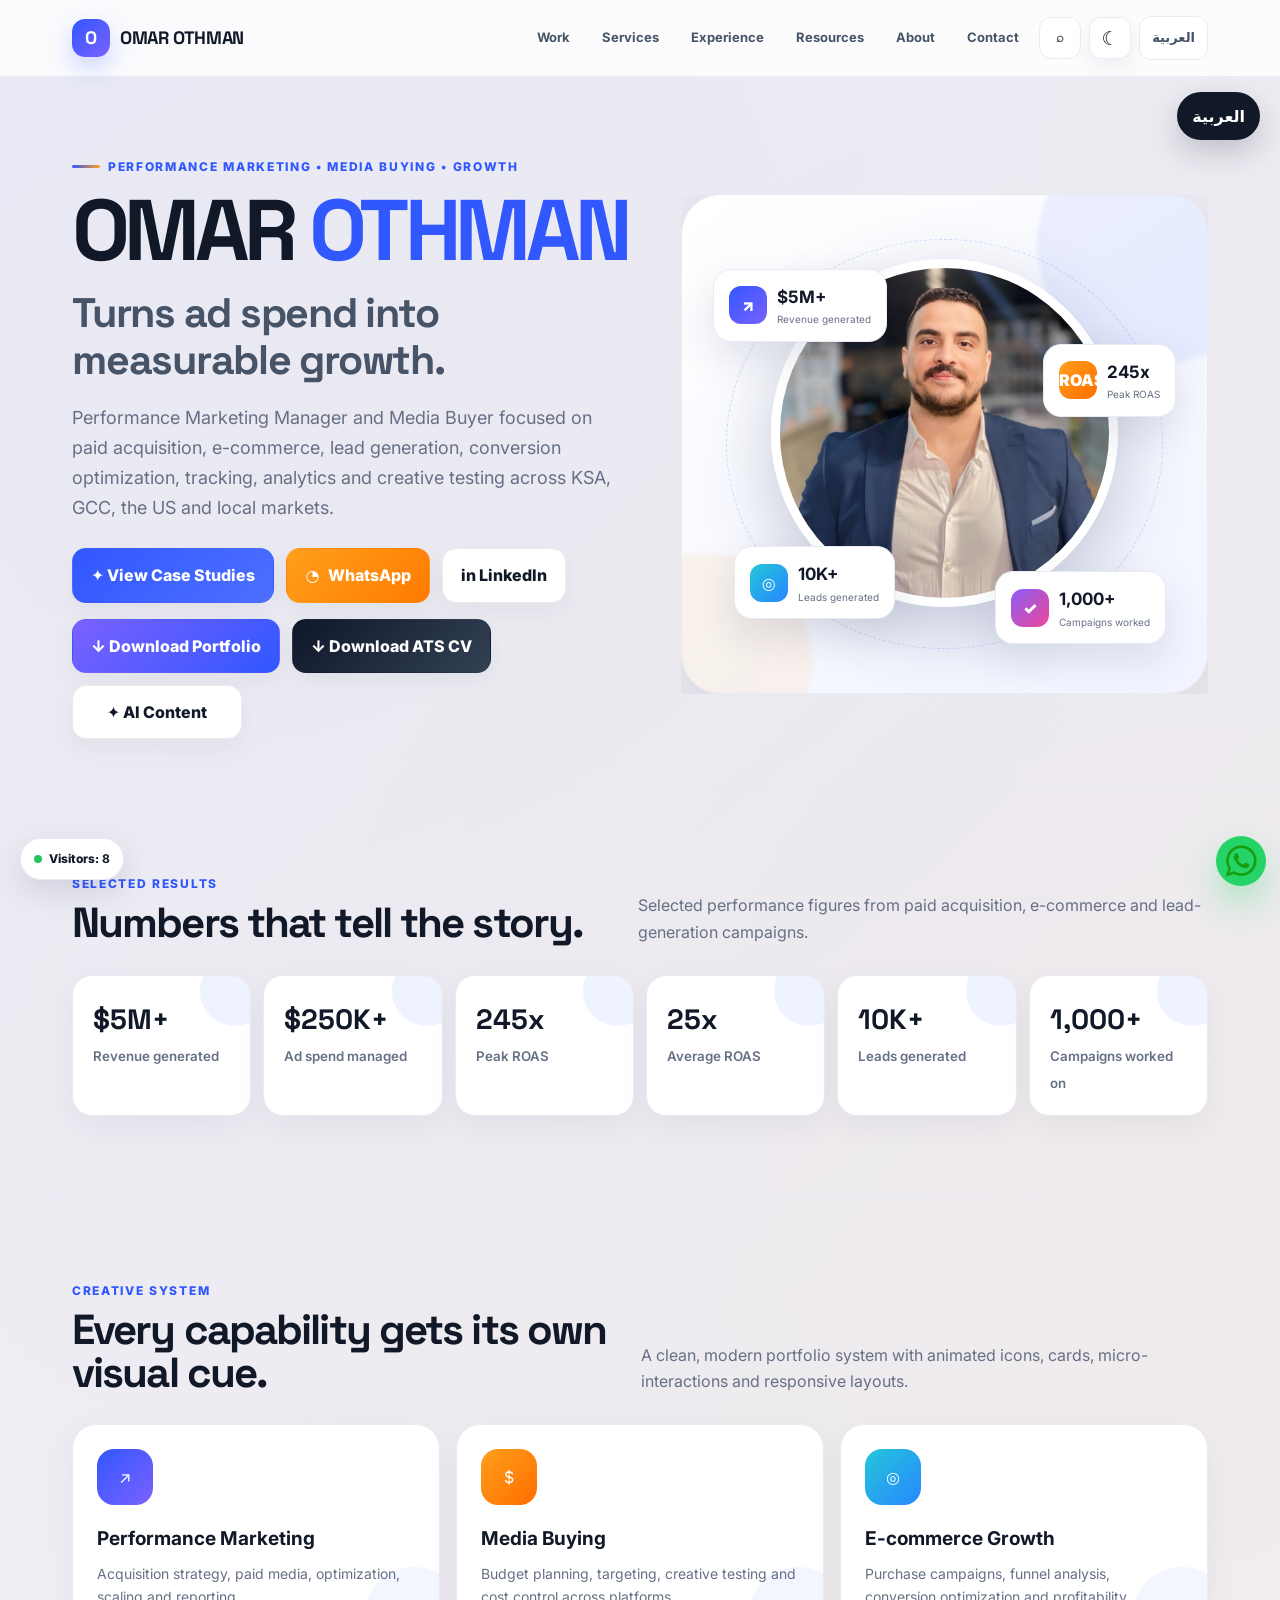
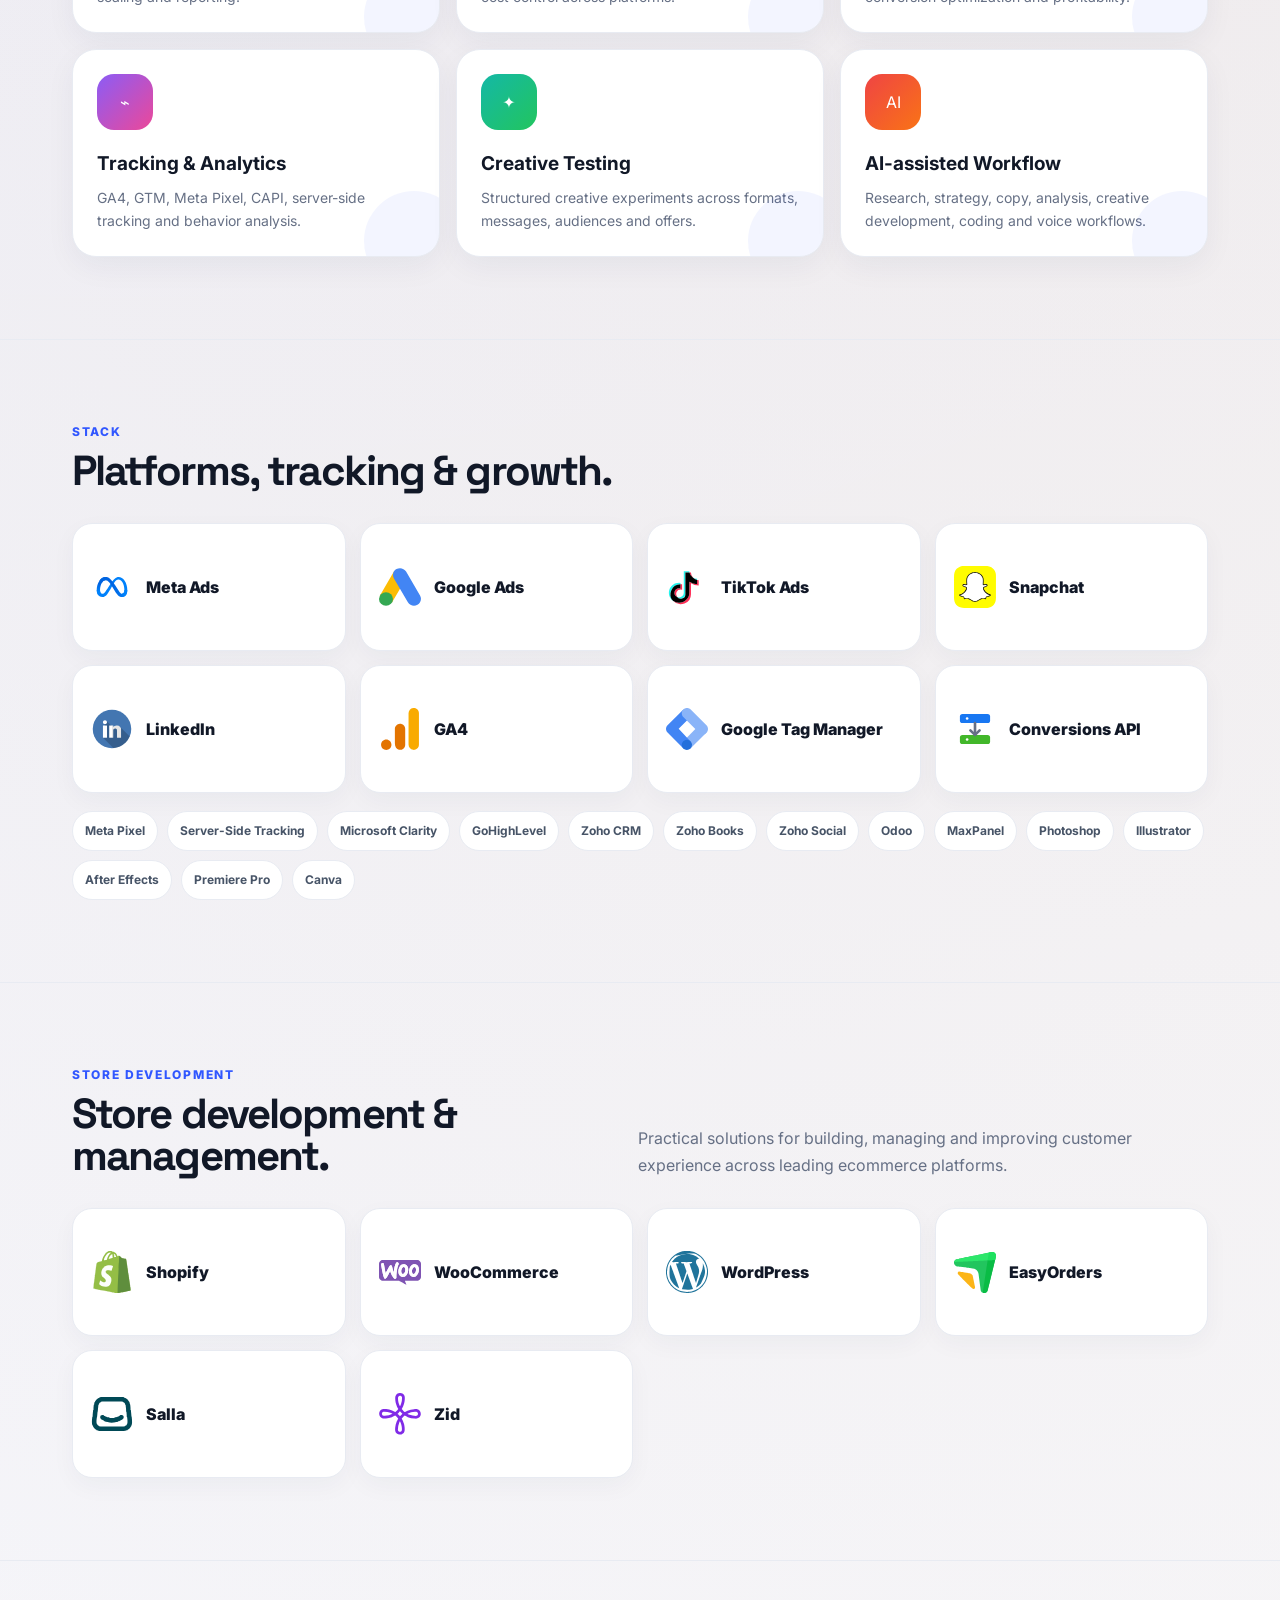
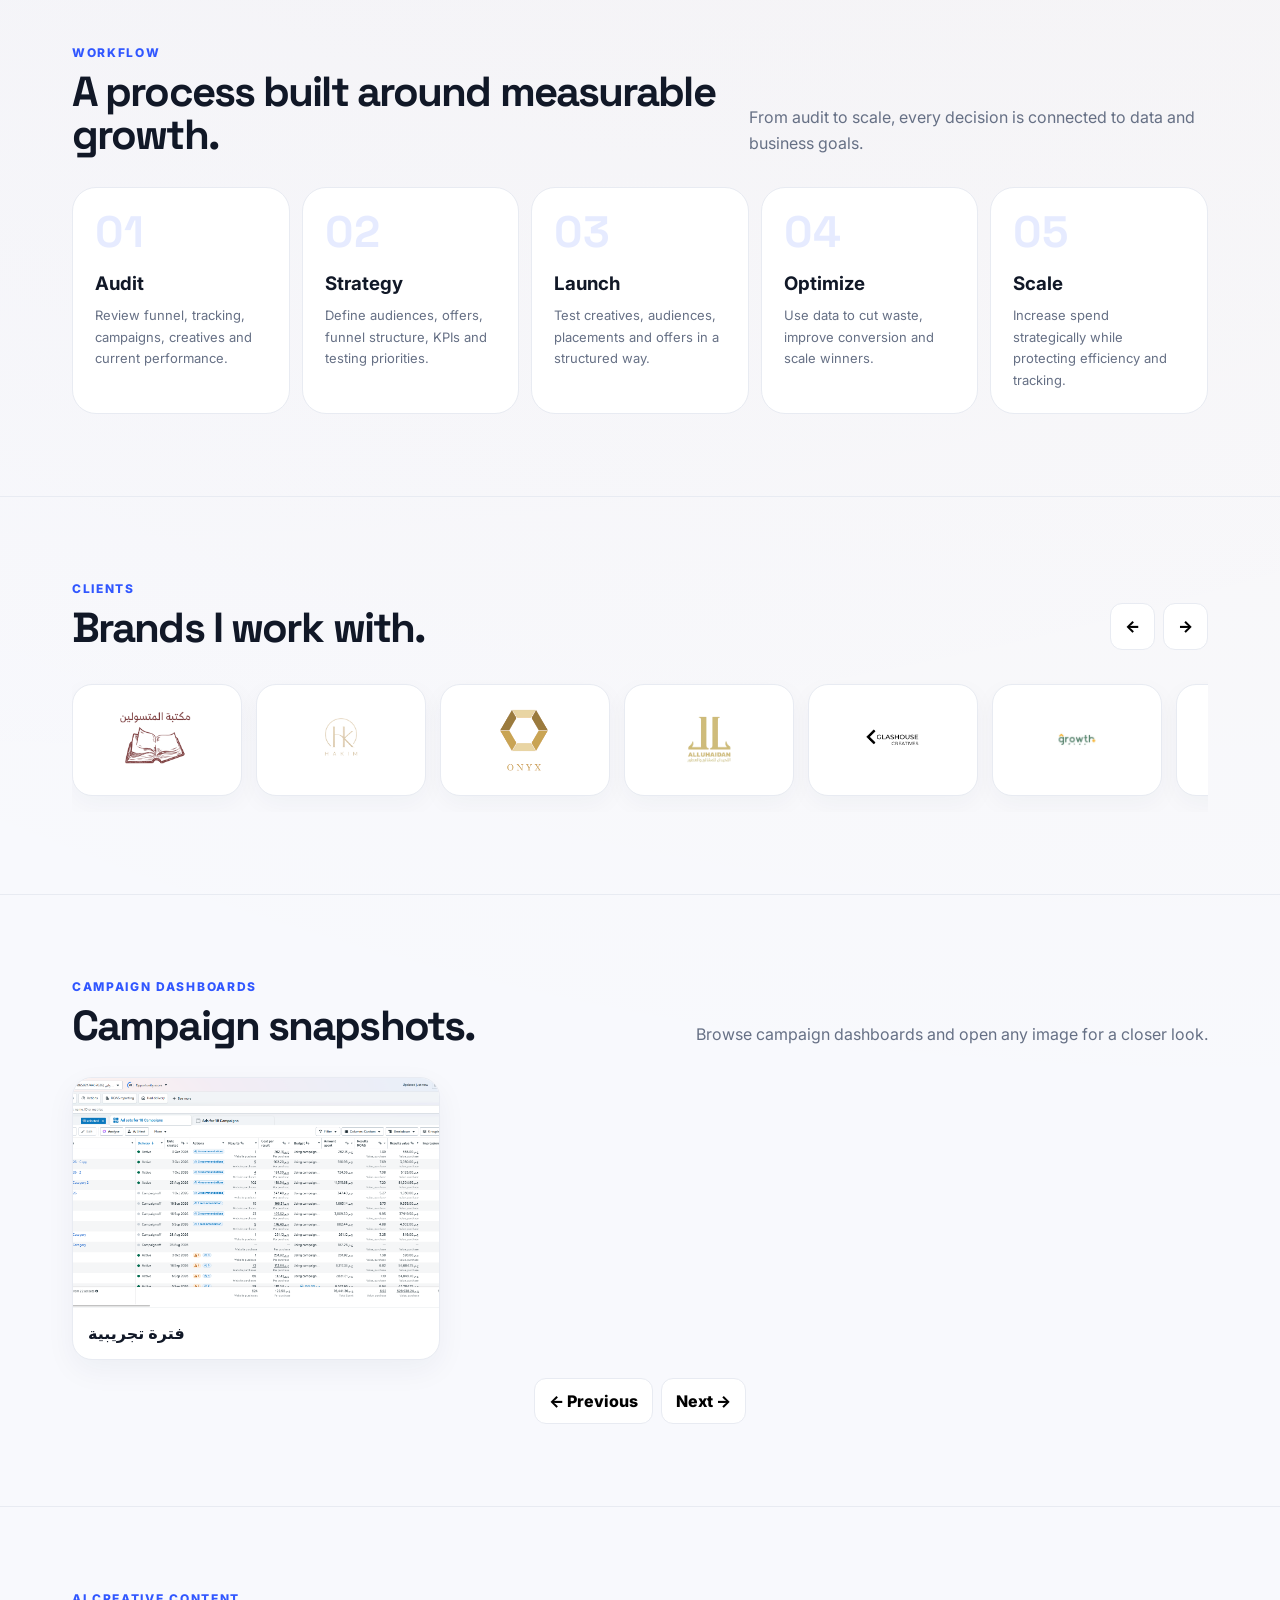
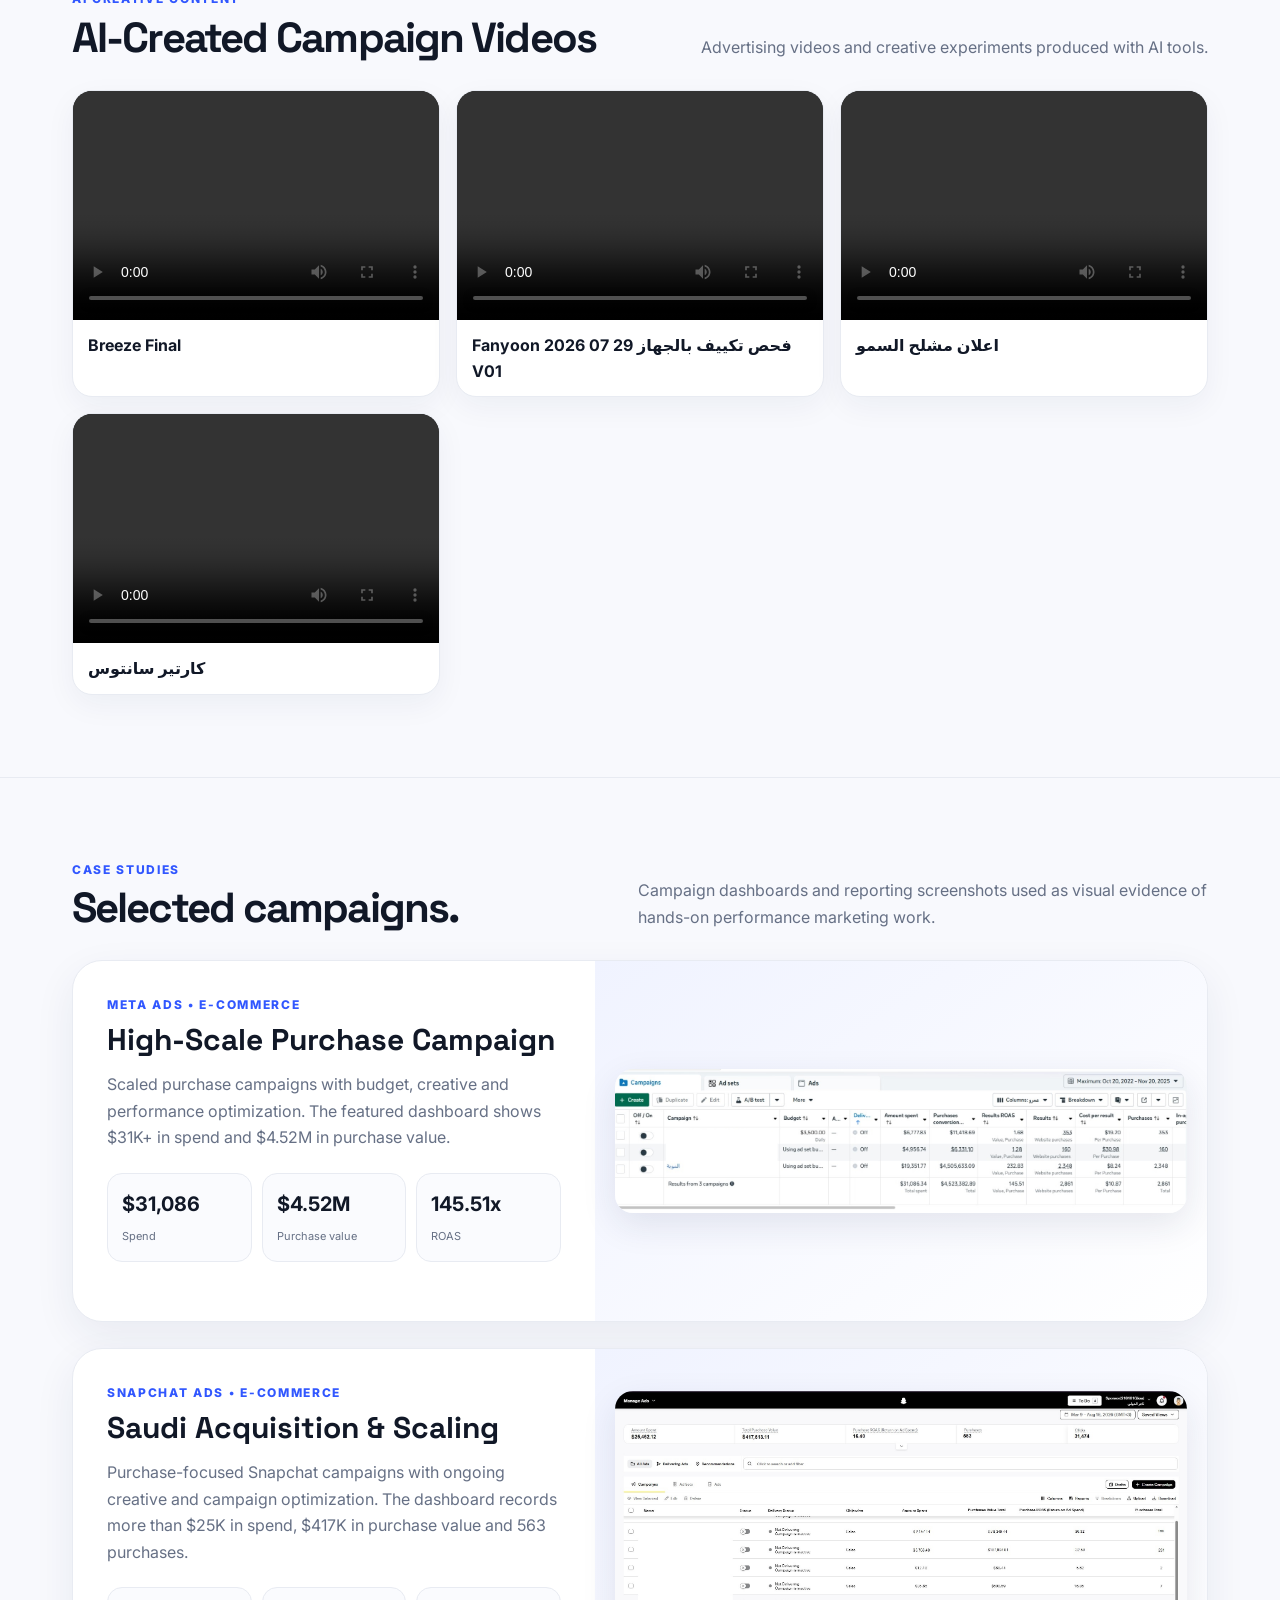
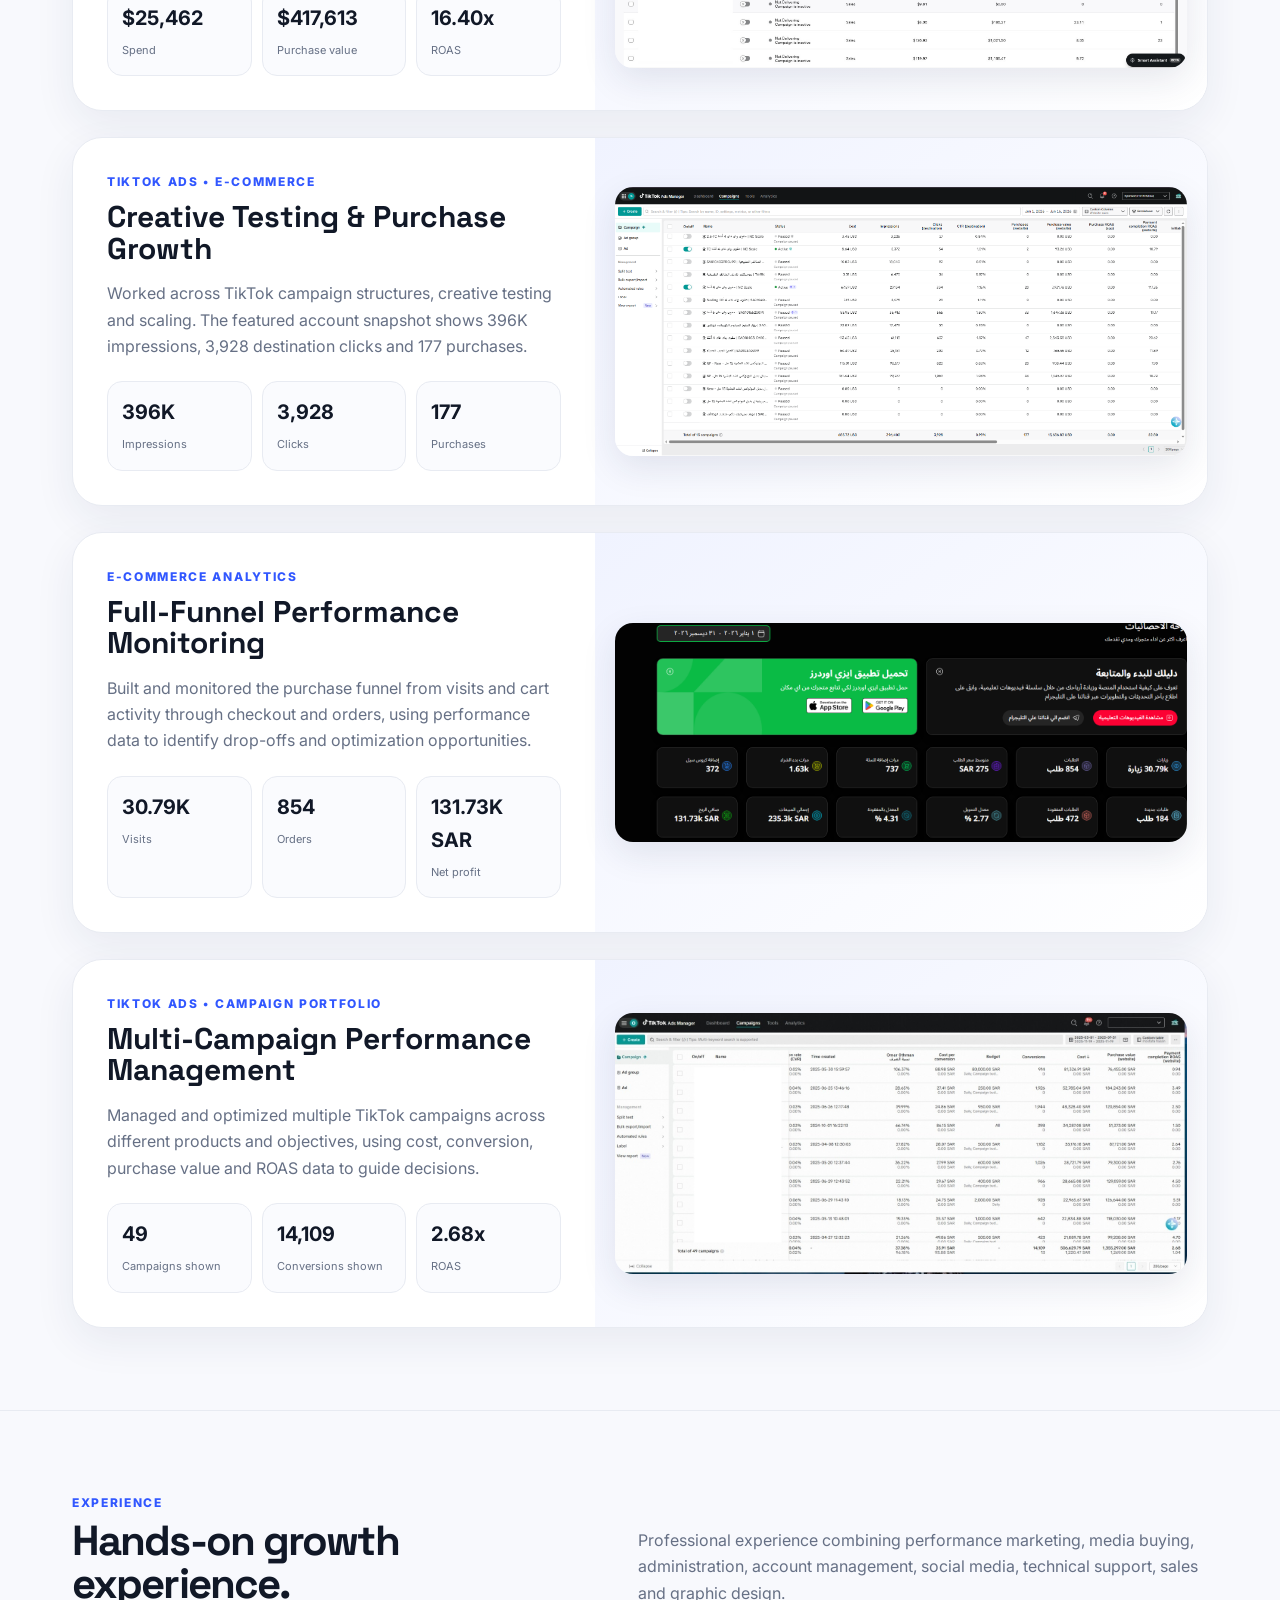
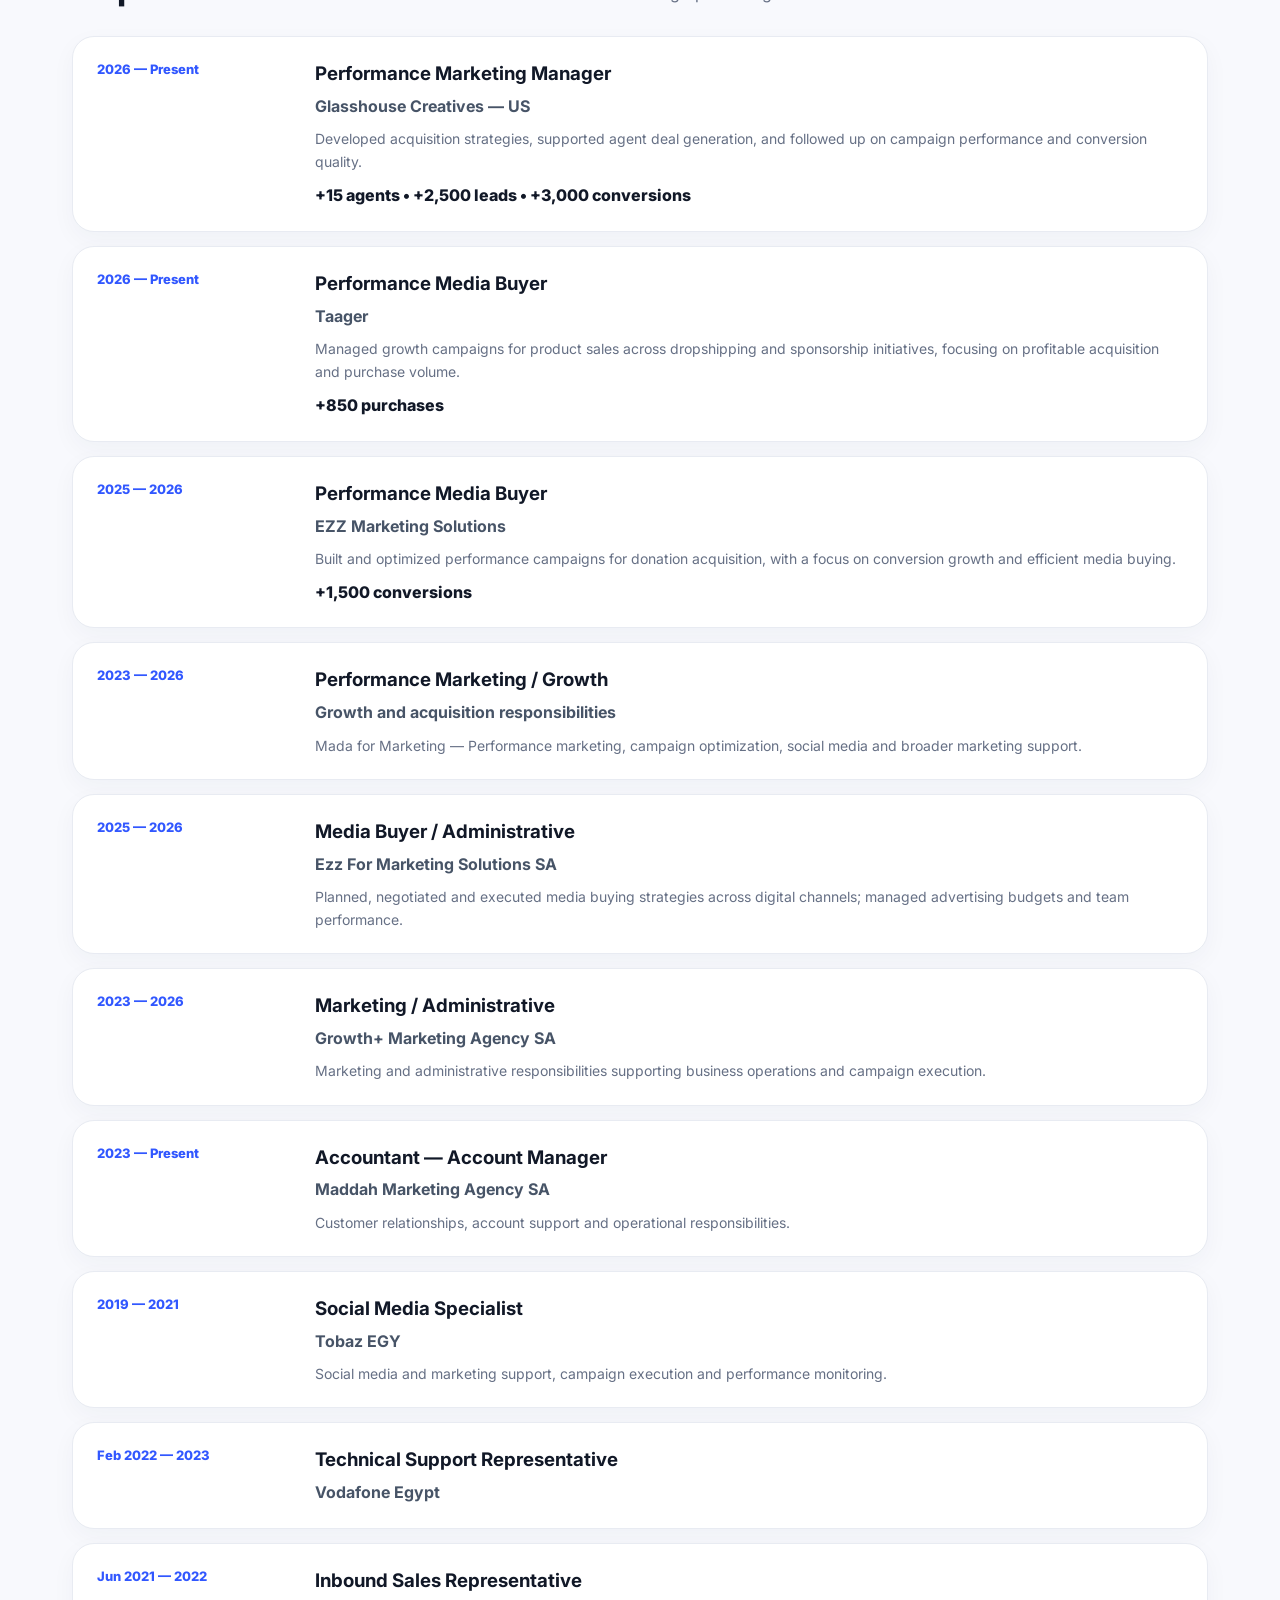
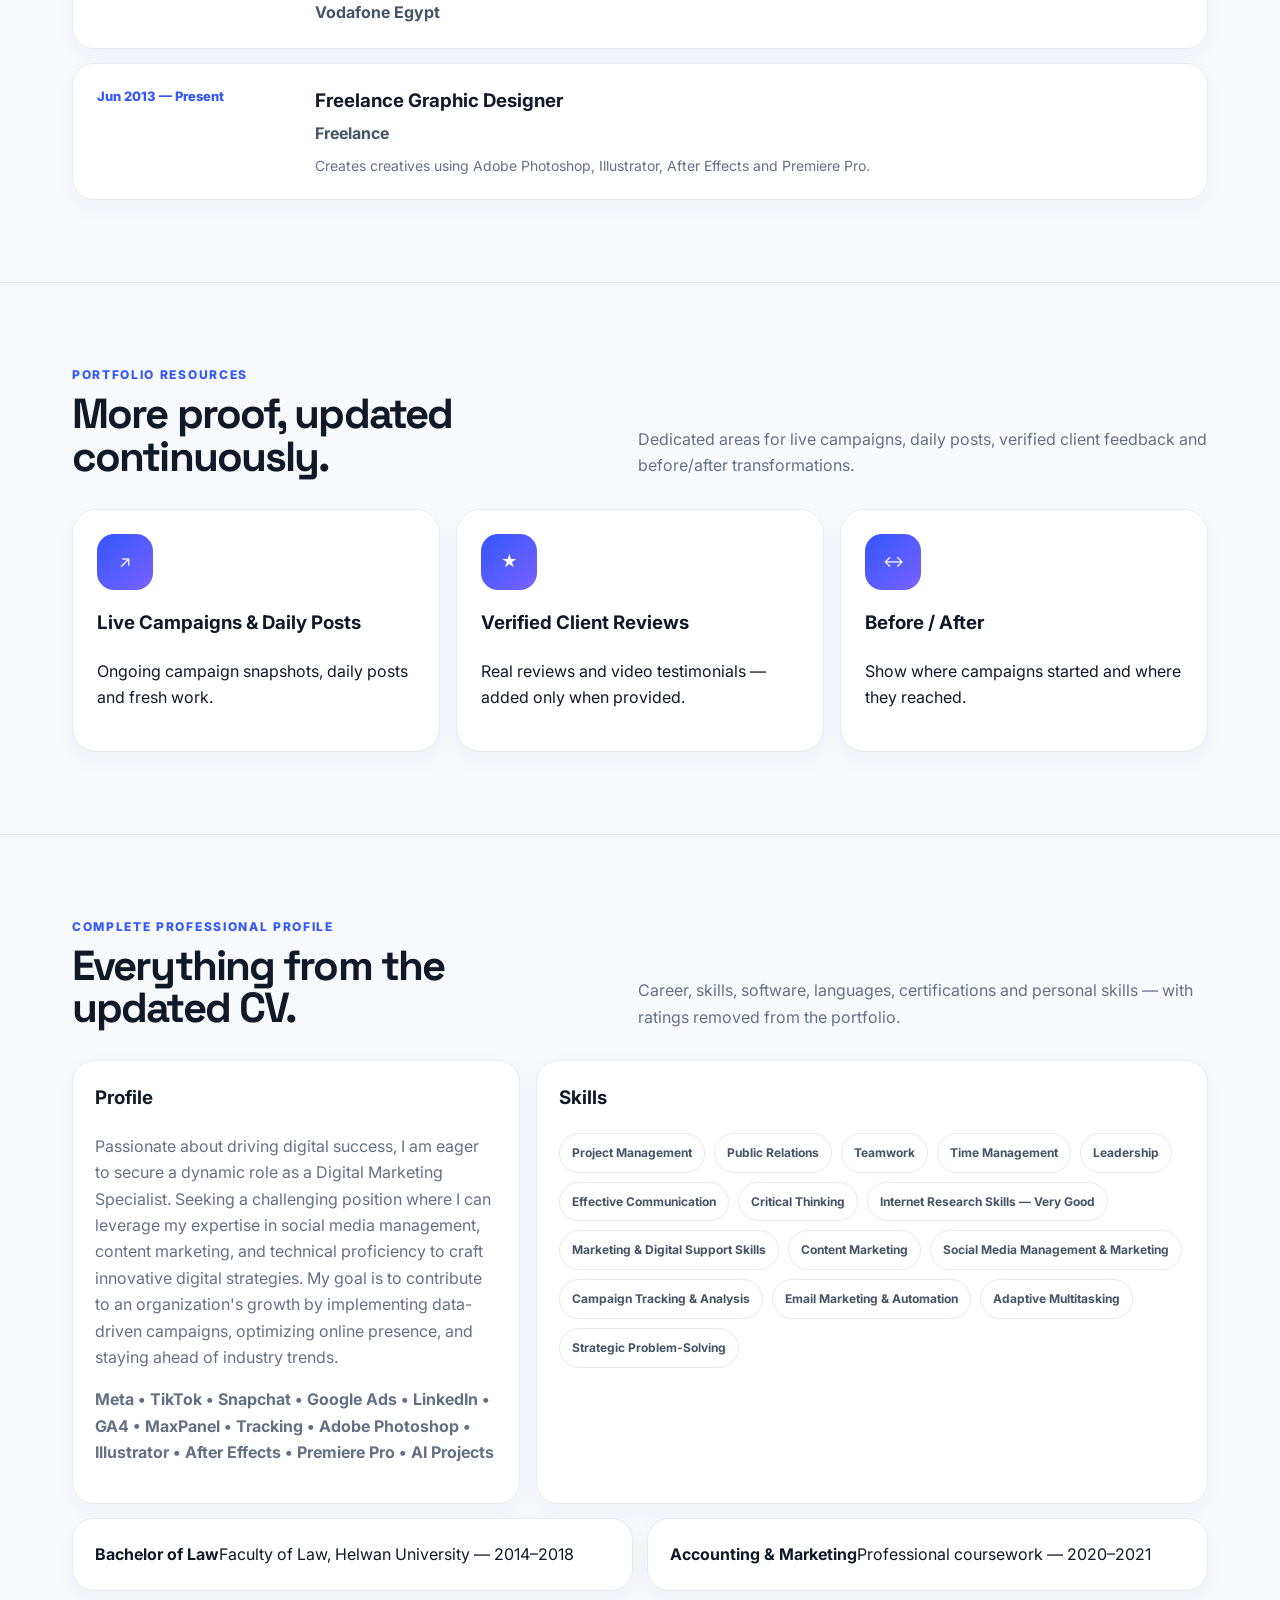
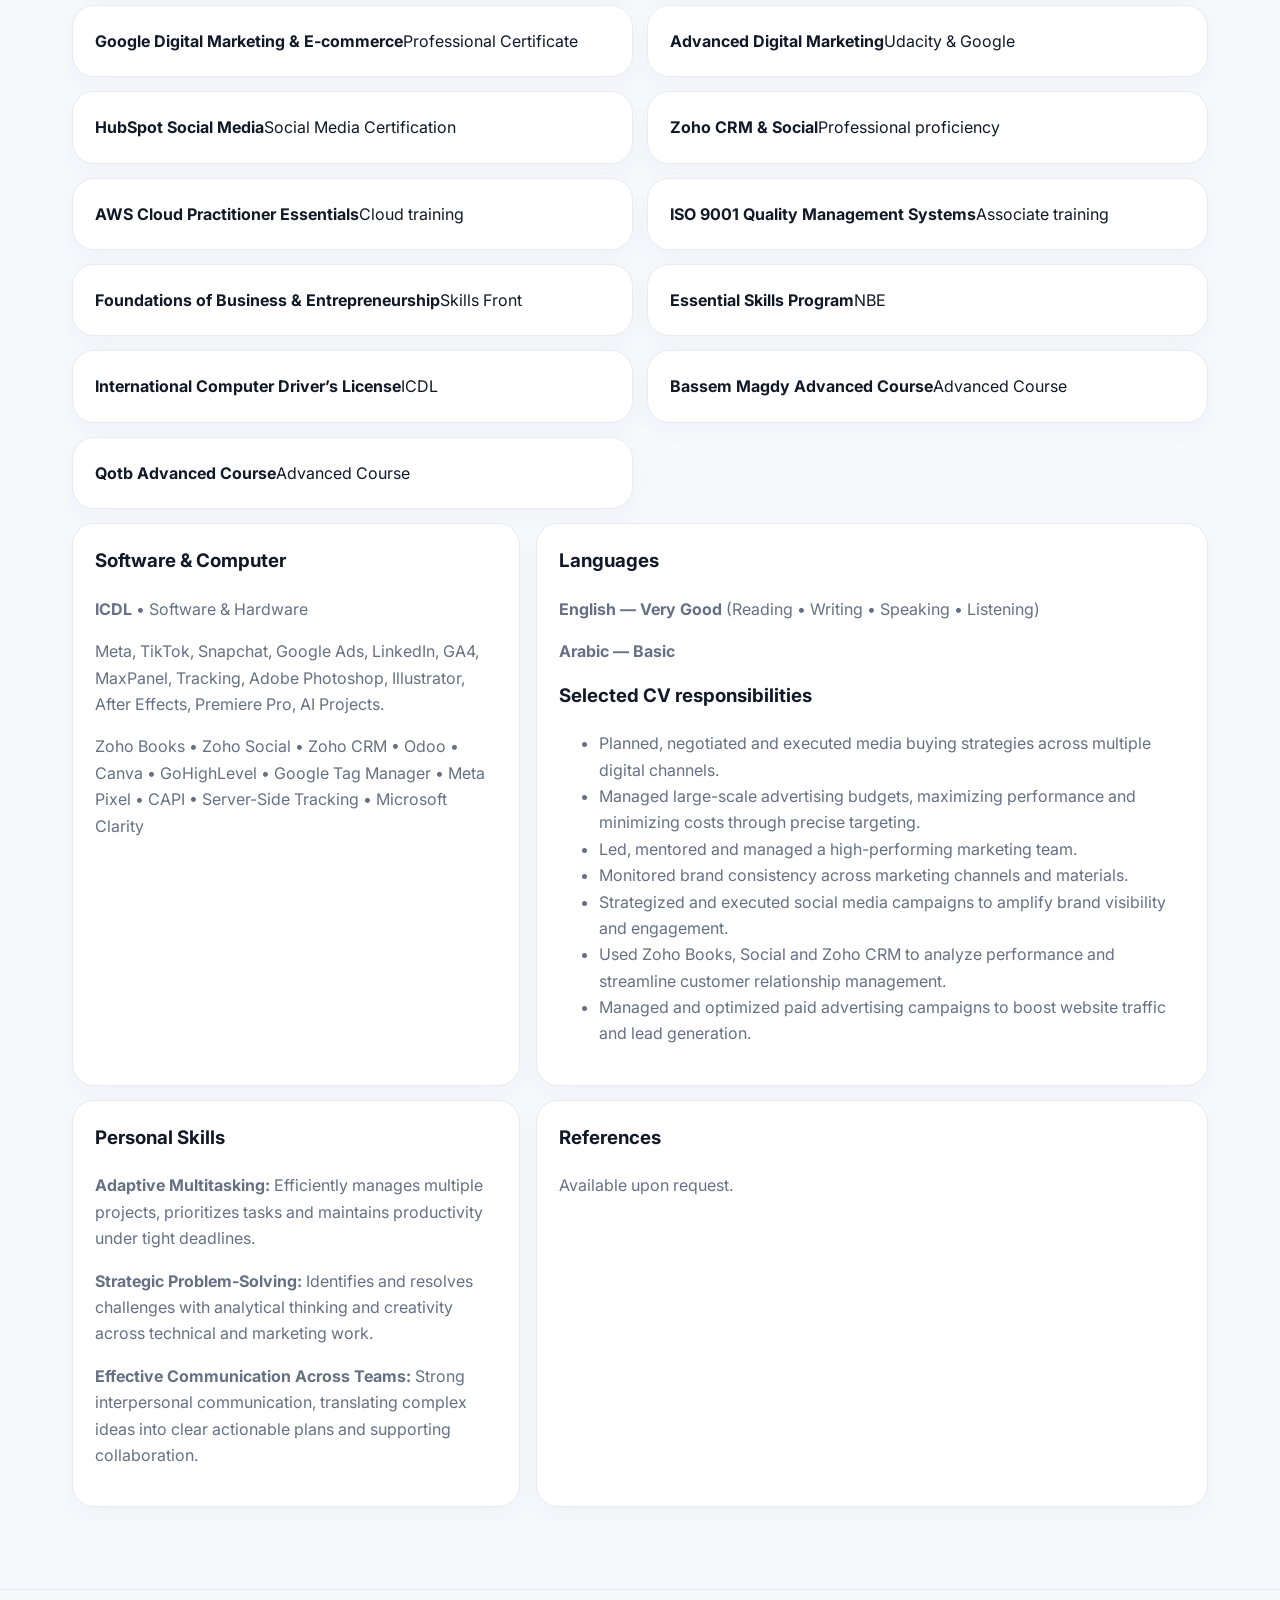
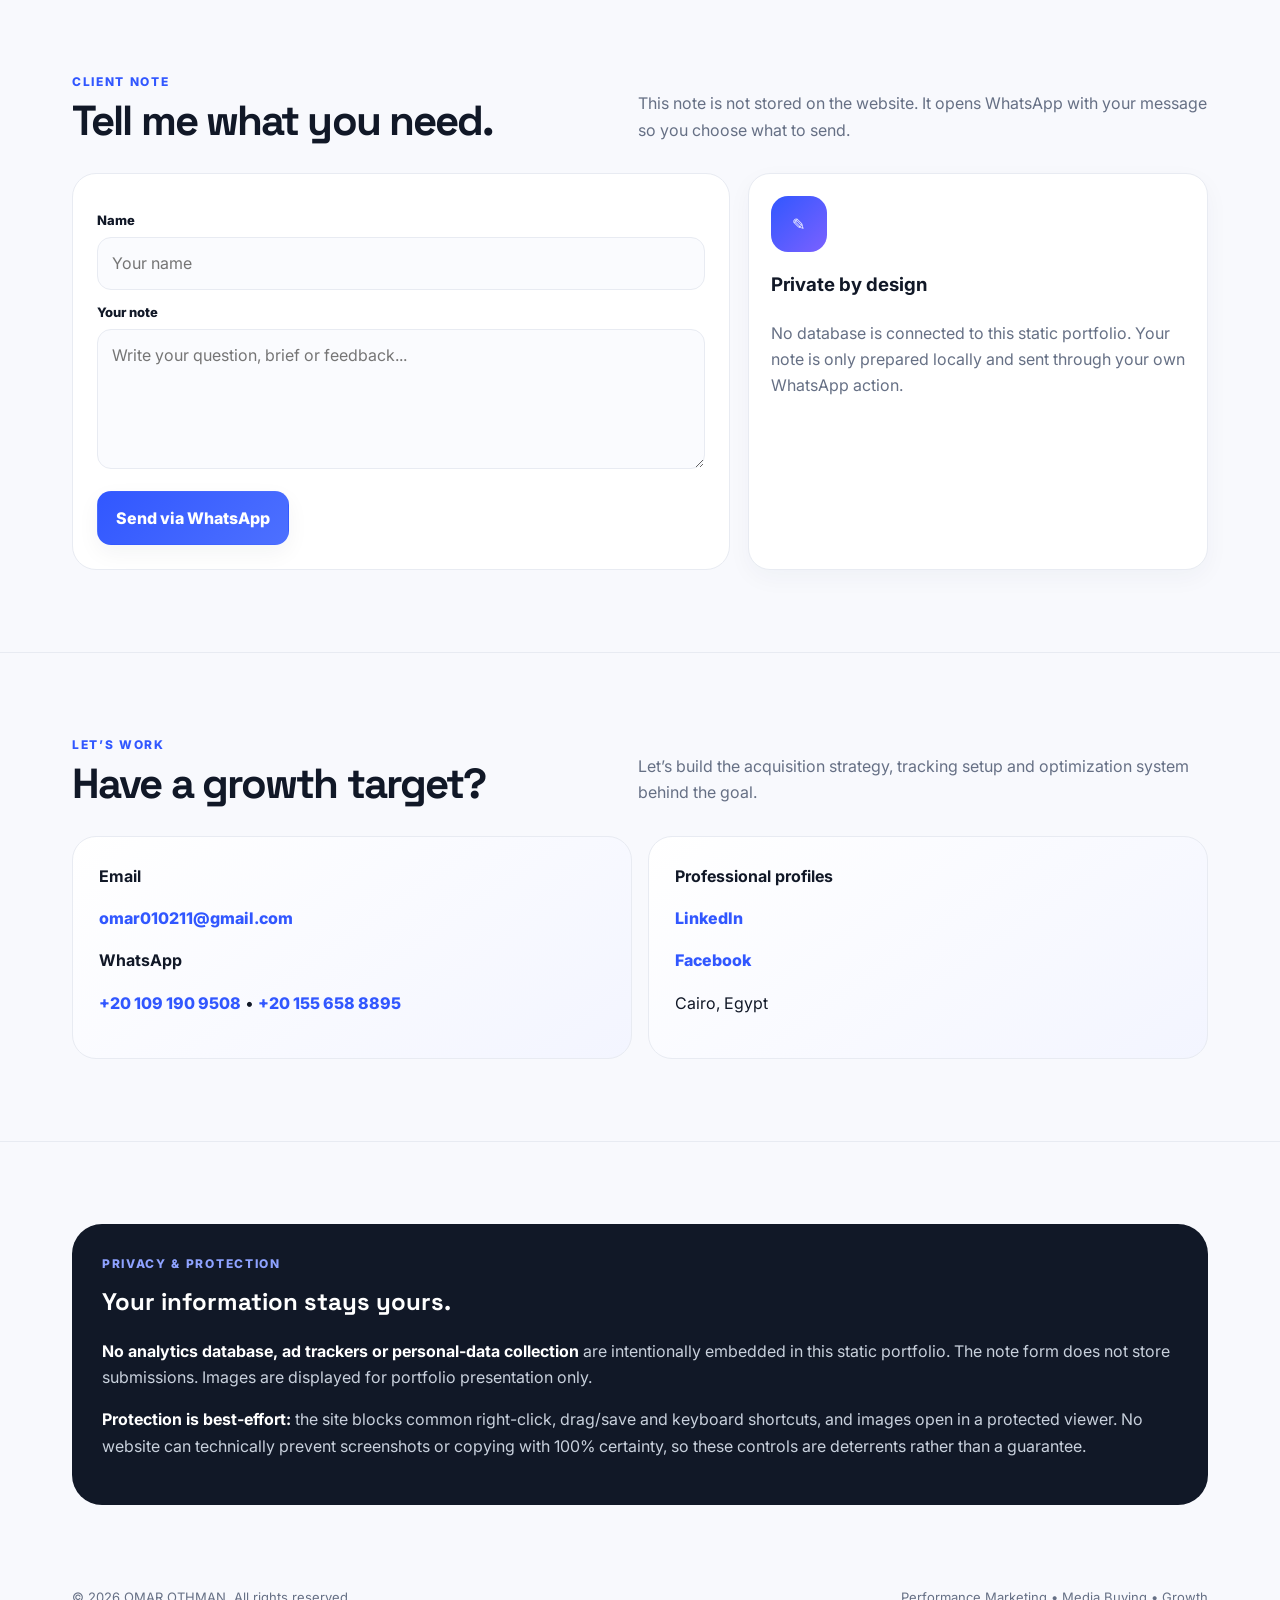
==== commit 2dd7548b: "Update index.html" ====
--- a/index.html
+++ b/index.html
@@ -219,14 +219,15 @@
 <p class="lead">Performance Marketing Manager and Media Buyer focused on paid acquisition, e-commerce, lead generation, conversion optimization, tracking, analytics and creative testing across KSA, GCC, the US and local markets.</p>
 <div class="actions"><a class="btn primary" href="#work">✦ View Case Studies</a><a class="btn orange whatsapp-cta" href="https://wa.me/201091909508" target="_blank" rel="noopener">◔ <span class="wa-label" translate="no">WhatsApp</span></a><a class="btn" href="https://www.linkedin.com/in/omar-othman-0090b6220" target="_blank" rel="noopener">in LinkedIn</a></div><div class="download-actions reveal" aria-label="Downloads">
 <a class="btn download-portfolio" href="downloads/OMAR_OTHMAN_Portfolio.pdf" download>↓ Download Portfolio</a>
-<a class="btn download-cv" href="downloads/OMAR_OTHMAN_ATS_CV.pdf" download>↓ Download ATS CV</a>
+<a class="btn download-cv" href="downloads/OMAR_OTHMAN_ATS_CV.pdf" download>↓ Download ATS CV</a>
 <a class="btn" href="#ai-videos">✦ AI Content</a>
 </div>
 </div>
-<div class="hero-visual reveal"><div class="visual-shell"></div><div class="orbit"></div><div class="orbit o2"></div><img class="portrait zoomable" src="assets/profile.jpg" alt="Omar Othman portrait"><div class="float-card fc1"><div class="mini-icon no-translate" translate="no">↗</div><div><b data-bind="stats.revenue">$5M+</b><small>Revenue generated</small></div></div><div class="float-card fc2"><div class="mini-icon no-translate" translate="no">ROAS</div><div><b data-bind="stats.peakRoas">245x</b><small>Peak ROAS</small></div></div><div class="float-card fc3"><div class="mini-icon no-translate" translate="no">◎</div><div><b data-bind="stats.leads">10K+</b><small>Leads generated</small></div></div><div class="float-card fc4"><div class="mini-icon no-translate" translate="no">✓</div><div><b data-bind="stats.campaigns">1,000+</b><small>Campaigns worked</small></div></div></div>
+<div class="hero-visual reveal"><div class="visual-shell"></div><div class="orbit"></div><div class="orbit o2"></div><img class="portrait zoomable" src="assets/profile.jpg" alt="Omar Othman portrait"><div class="float-card fc1"><div class="mini-icon no-translate" translate="no">↗</div><div><b data-bind="stats.revenue">$6M+</b><small>Revenue generated</small></div></div><div class="float-card fc2"><div class="mini-icon no-translate" translate="no">ROAS</div><div><b data-bind="stats.peakRoas">245x</b><small>Peak ROAS</small></div></div><div class="float-card fc3"><div class="mini-icon no-translate" translate="no">◎</div><div><b data-bind="stats.leads">25
+  K+</b><small>Leads generated</small></div></div><div class="float-card fc4"><div class="mini-icon no-translate" translate="no">✓</div><div><b data-bind="stats.campaigns">1,250+</b><small>Campaigns worked</small></div></div></div>
 </div></div></section>
 <section id="results"><div class="wrap"><div class="section-head reveal"><div><div class="section-kicker">Selected results</div><h2>Numbers that tell the story.</h2></div><p>Selected performance figures from paid acquisition, e-commerce and lead-generation campaigns.</p></div><div class="grid6 reveal">
-<div class="stat"><b data-bind="stats.revenue">$5M+</b><small>Revenue generated</small></div><div class="stat"><b data-bind="stats.spend">$250K+</b><small>Ad spend managed</small></div><div class="stat"><b data-bind="stats.peakRoas">245x</b><small>Peak ROAS</small></div><div class="stat"><b data-bind="stats.avgRoas">25x</b><small>Average ROAS</small></div><div class="stat"><b data-bind="stats.leads">10K+</b><small>Leads generated</small></div><div class="stat"><b data-bind="stats.campaigns">1,000+</b><small>Campaigns worked on</small></div></div></div></section>
+<div class="stat"><b data-bind="stats.revenue">$6M+</b><small>Revenue generated</small></div><div class="stat"><b data-bind="stats.spend">$400K+</b><small>Ad spend managed</small></div><div class="stat"><b data-bind="stats.peakRoas">245x</b><small>Peak ROAS</small></div><div class="stat"><b data-bind="stats.avgRoas">25x</b><small>Average ROAS</small></div><div class="stat"><b data-bind="stats.leads">25K+</b><small>Leads generated</small></div><div class="stat"><b data-bind="stats.campaigns">1,250+</b><small>Campaigns worked on</small></div></div></div></section>
 <section id="services"><div class="wrap"><div class="section-head reveal"><div><div class="section-kicker">Creative system</div><h2>Every capability gets its own visual cue.</h2></div><p>A clean, modern portfolio system with animated icons, cards, micro-interactions and responsive layouts.</p></div><div class="cards reveal">
 <div class="icon-card"><div class="motion-icon">↗</div><h3>Performance Marketing</h3><p>Acquisition strategy, paid media, optimization, scaling and reporting.</p></div><div class="icon-card"><div class="motion-icon">$</div><h3>Media Buying</h3><p>Budget planning, targeting, creative testing and cost control across platforms.</p></div><div class="icon-card"><div class="motion-icon">◎</div><h3>E-commerce Growth</h3><p>Purchase campaigns, funnel analysis, conversion optimization and profitability.</p></div><div class="icon-card"><div class="motion-icon">⌁</div><h3>Tracking & Analytics</h3><p>GA4, GTM, Meta Pixel, CAPI, server-side tracking and behavior analysis.</p></div><div class="icon-card"><div class="motion-icon">✦</div><h3>Creative Testing</h3><p>Structured creative experiments across formats, messages, audiences and offers.</p></div><div class="icon-card"><div class="motion-icon">AI</div><h3>AI-assisted Workflow</h3><p>Research, strategy, copy, analysis, creative development, coding and voice workflows.</p></div>
 </div></div></section>
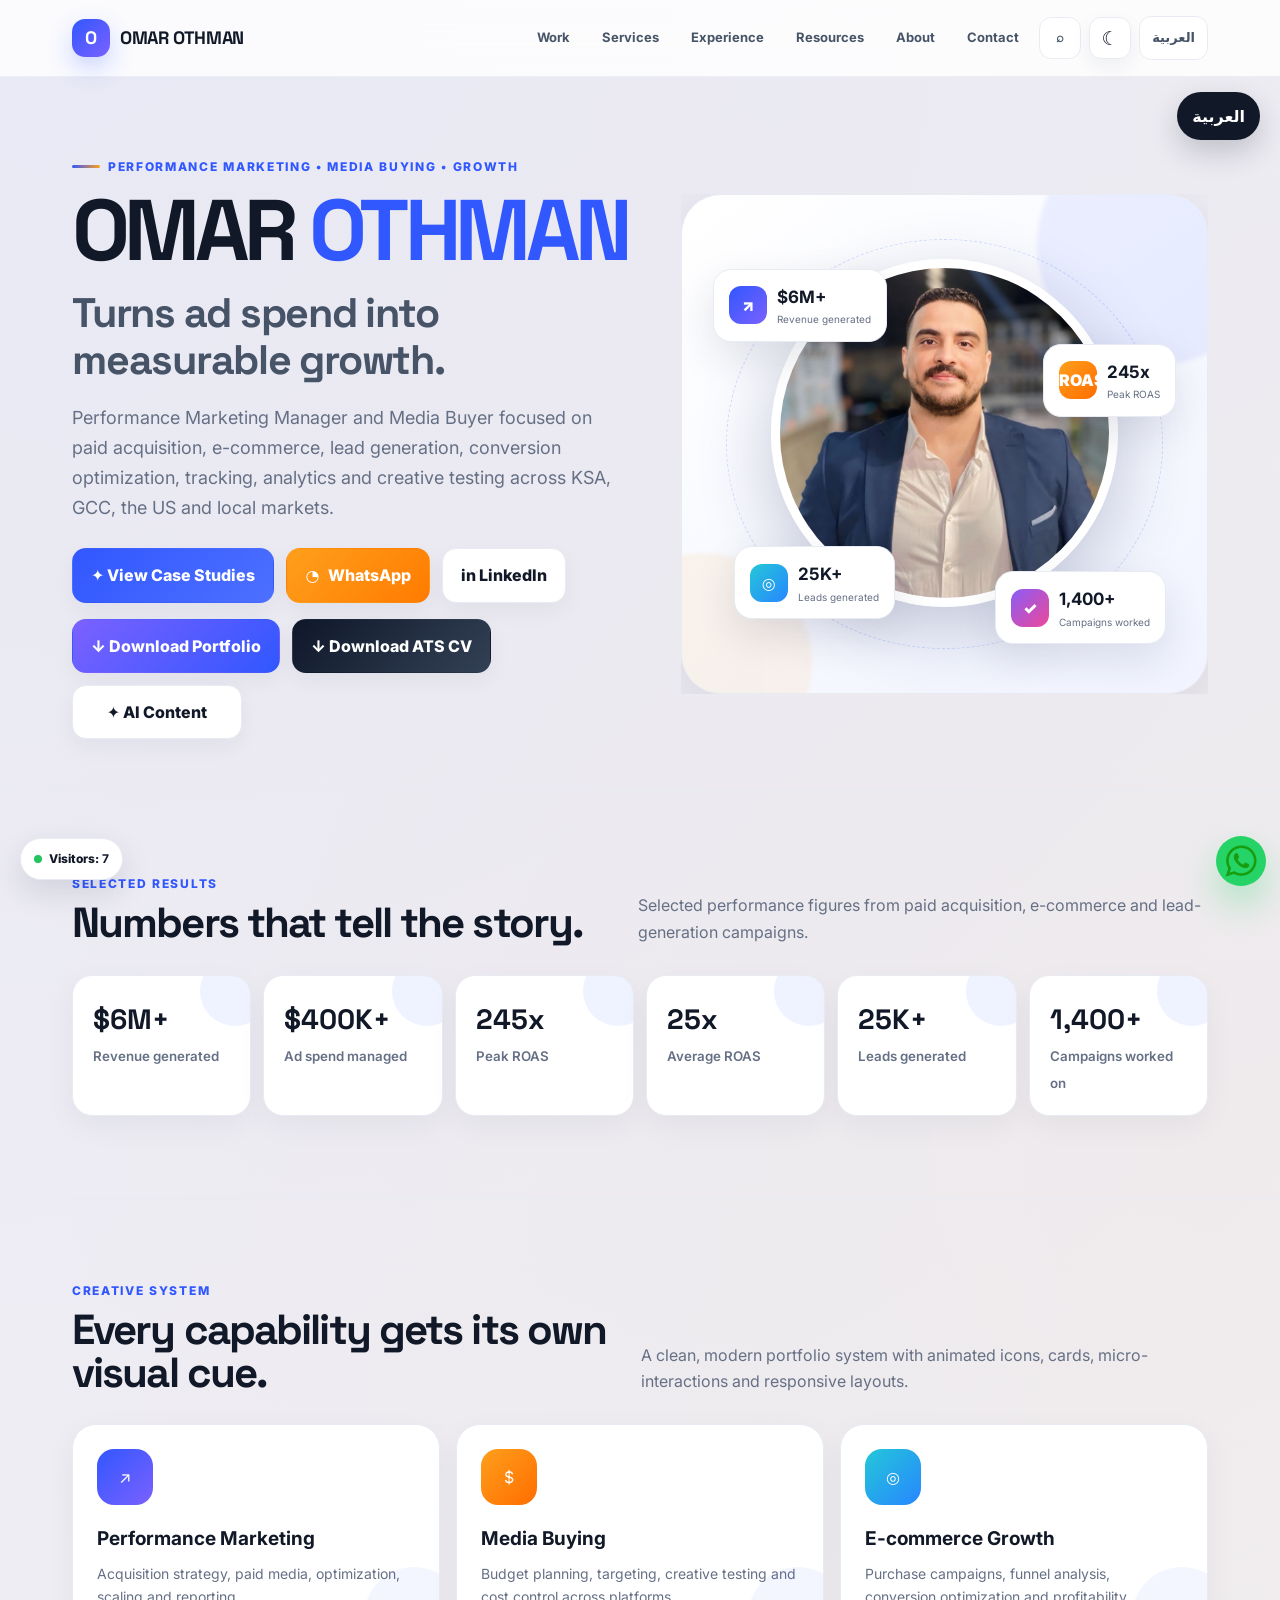
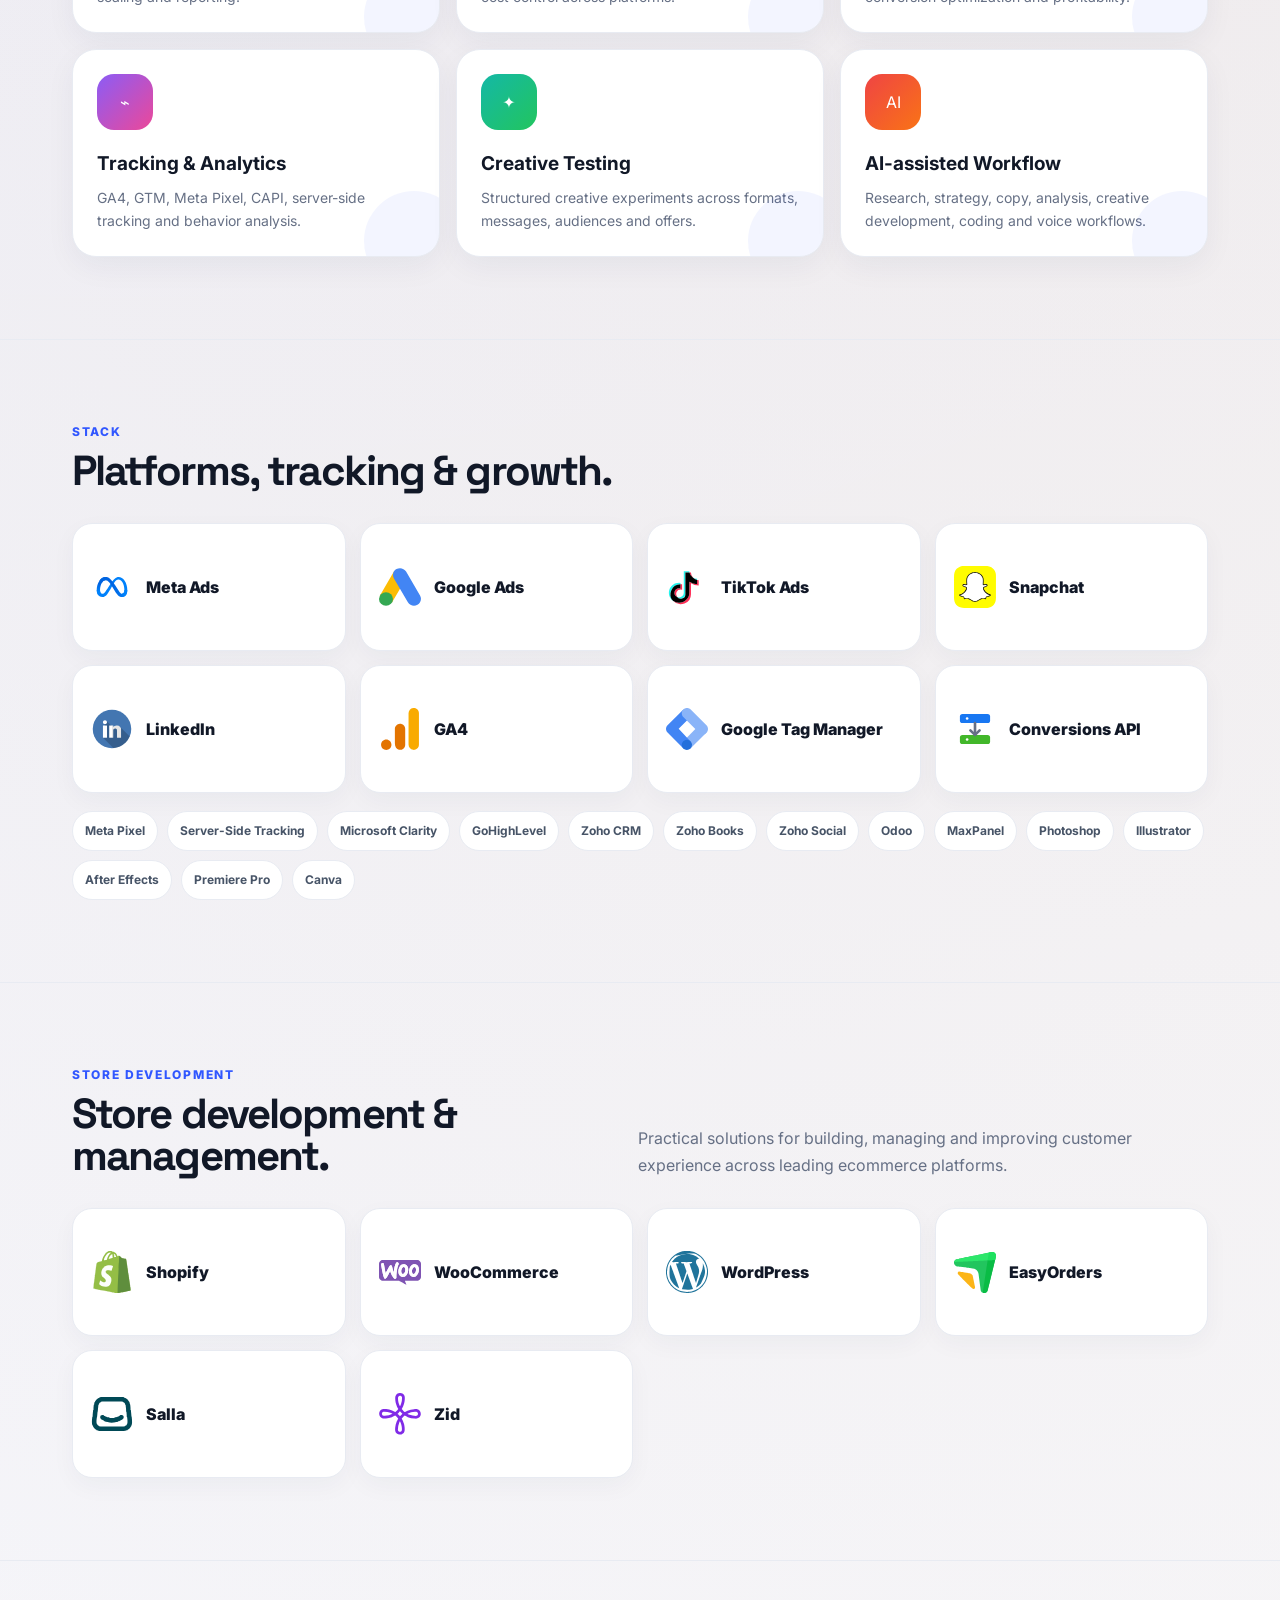
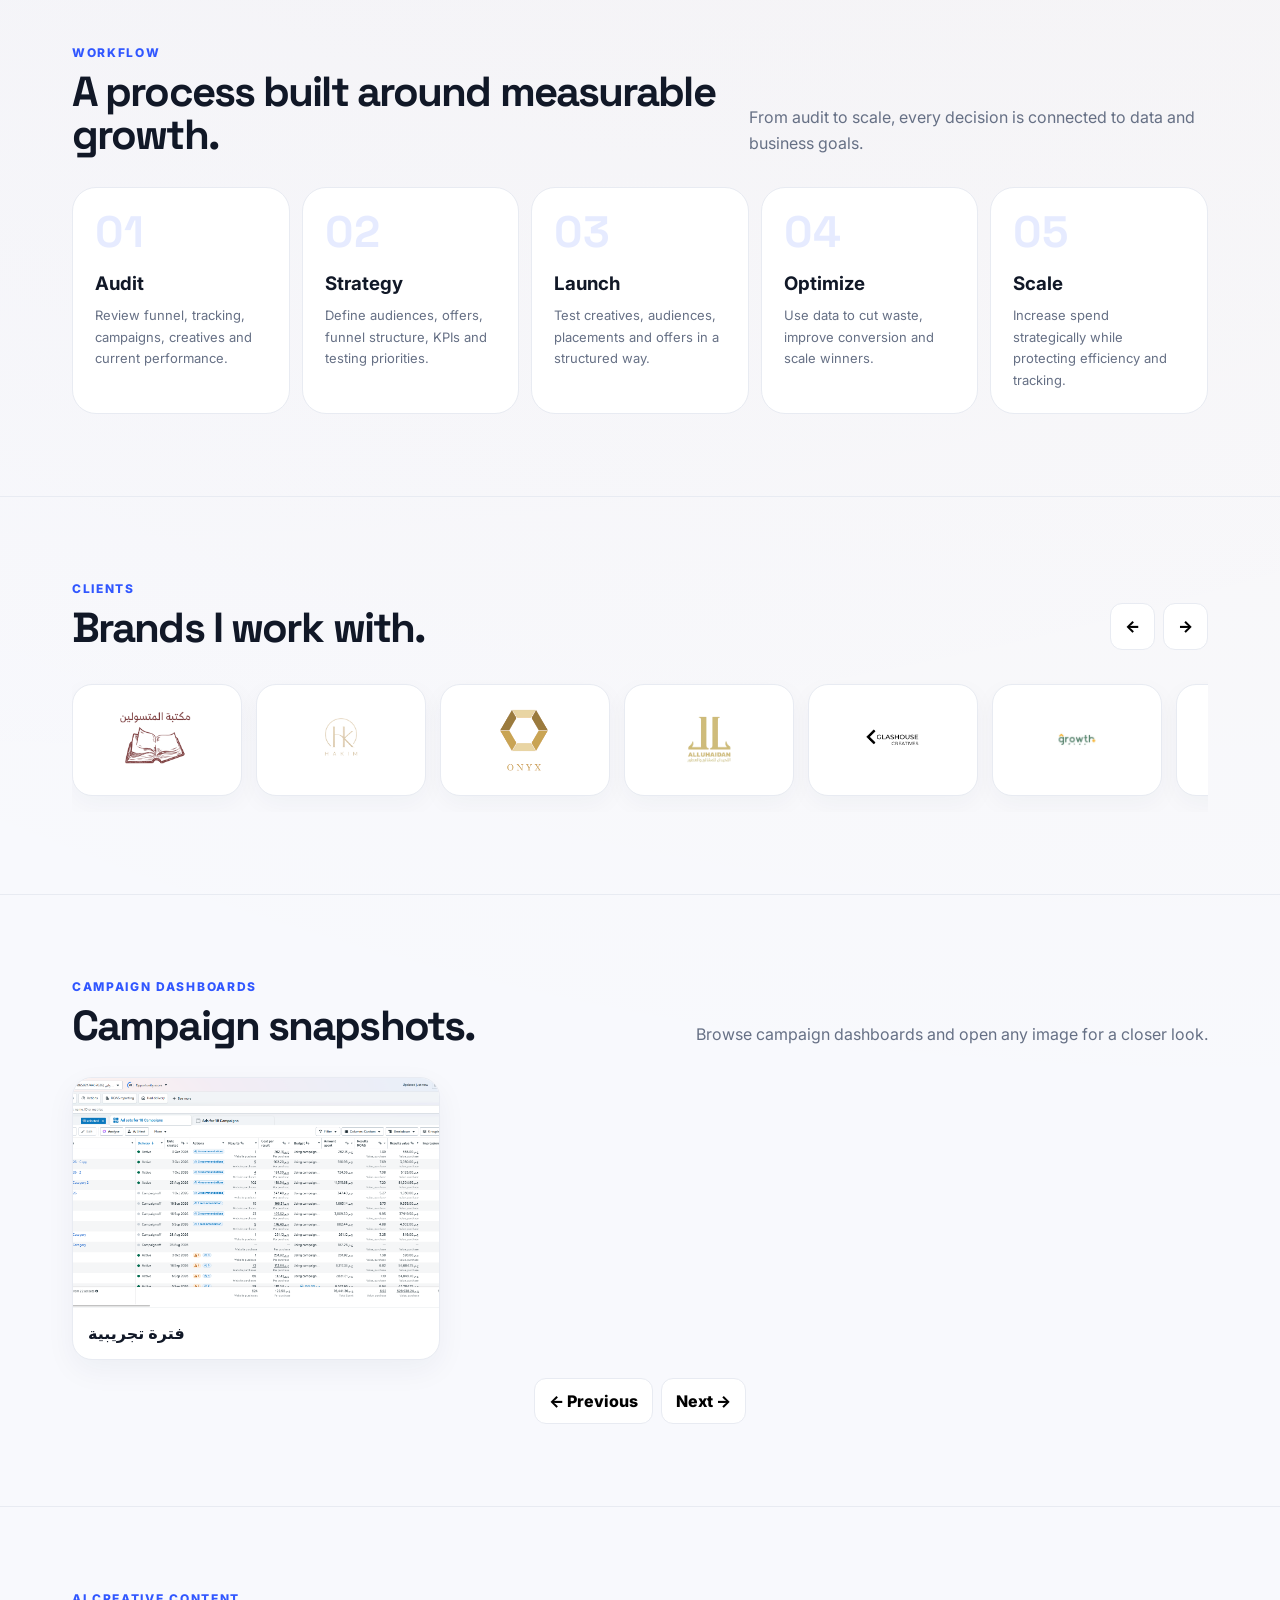
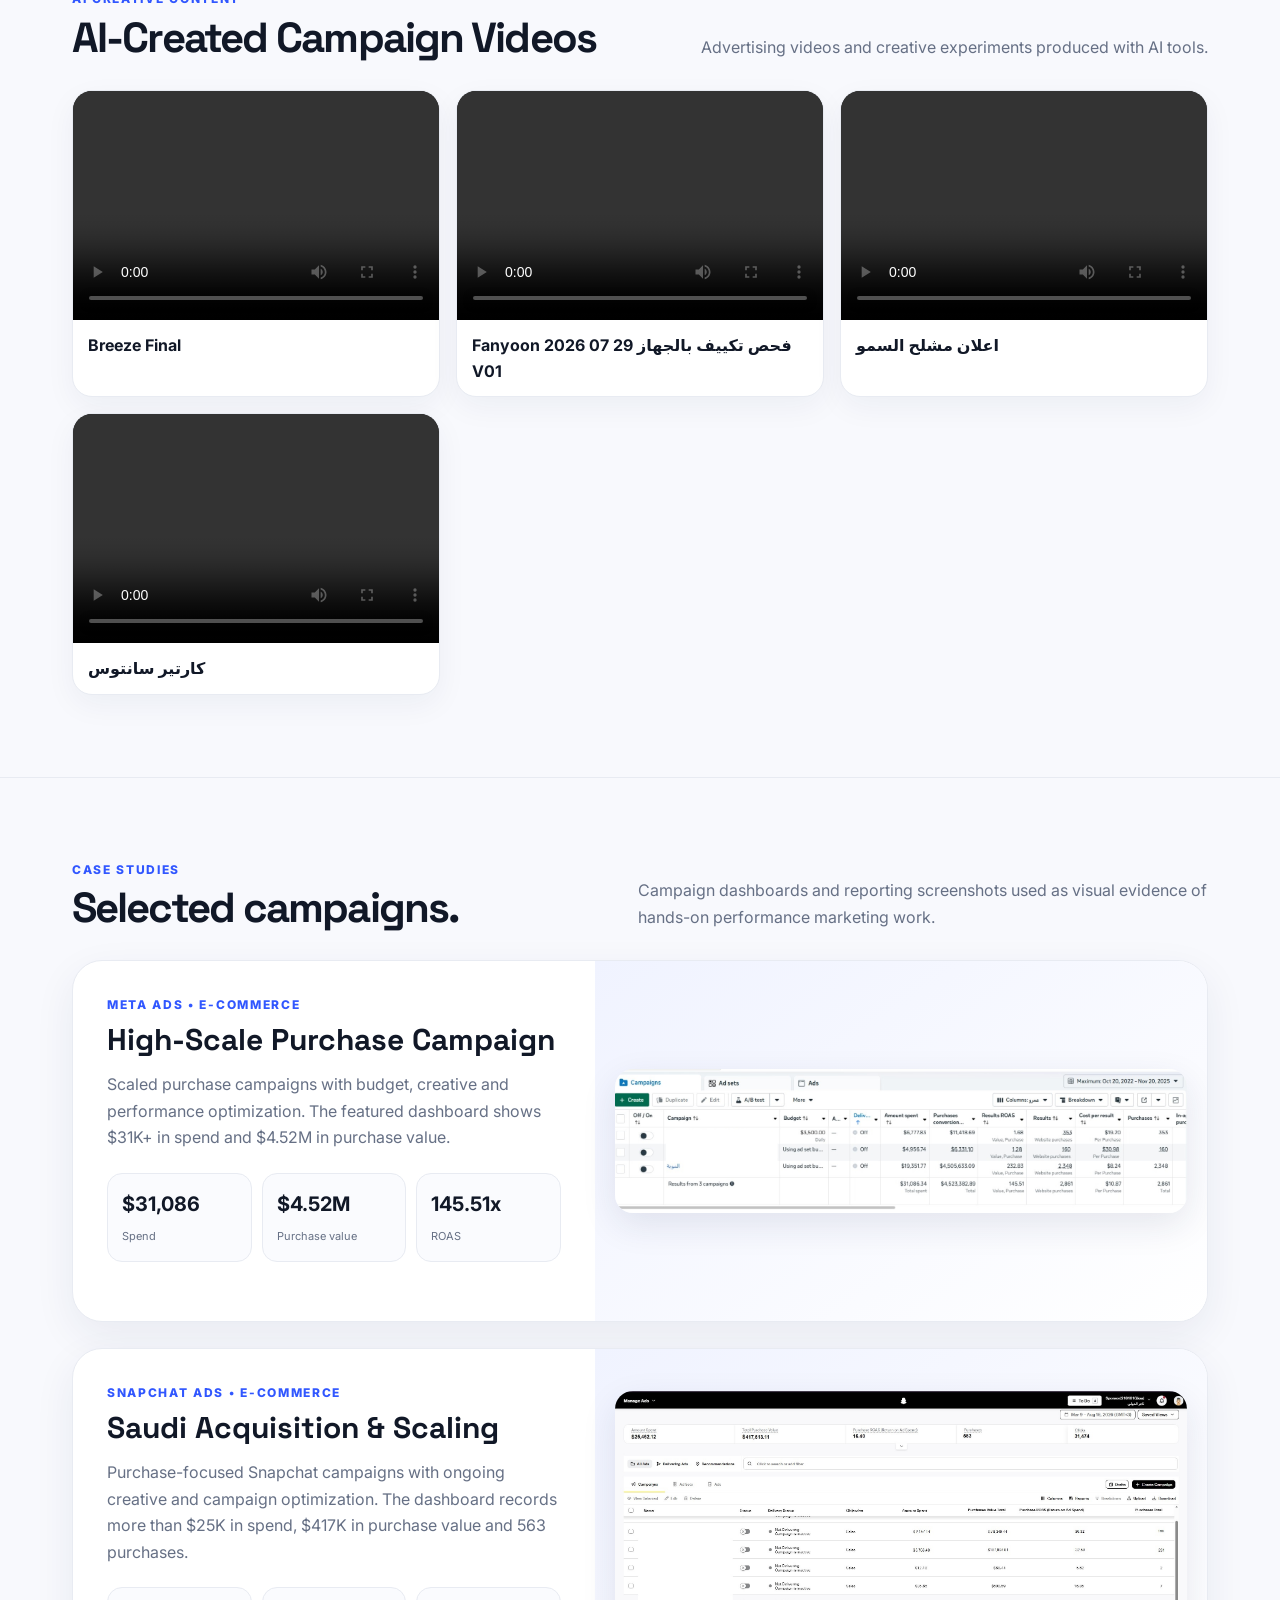
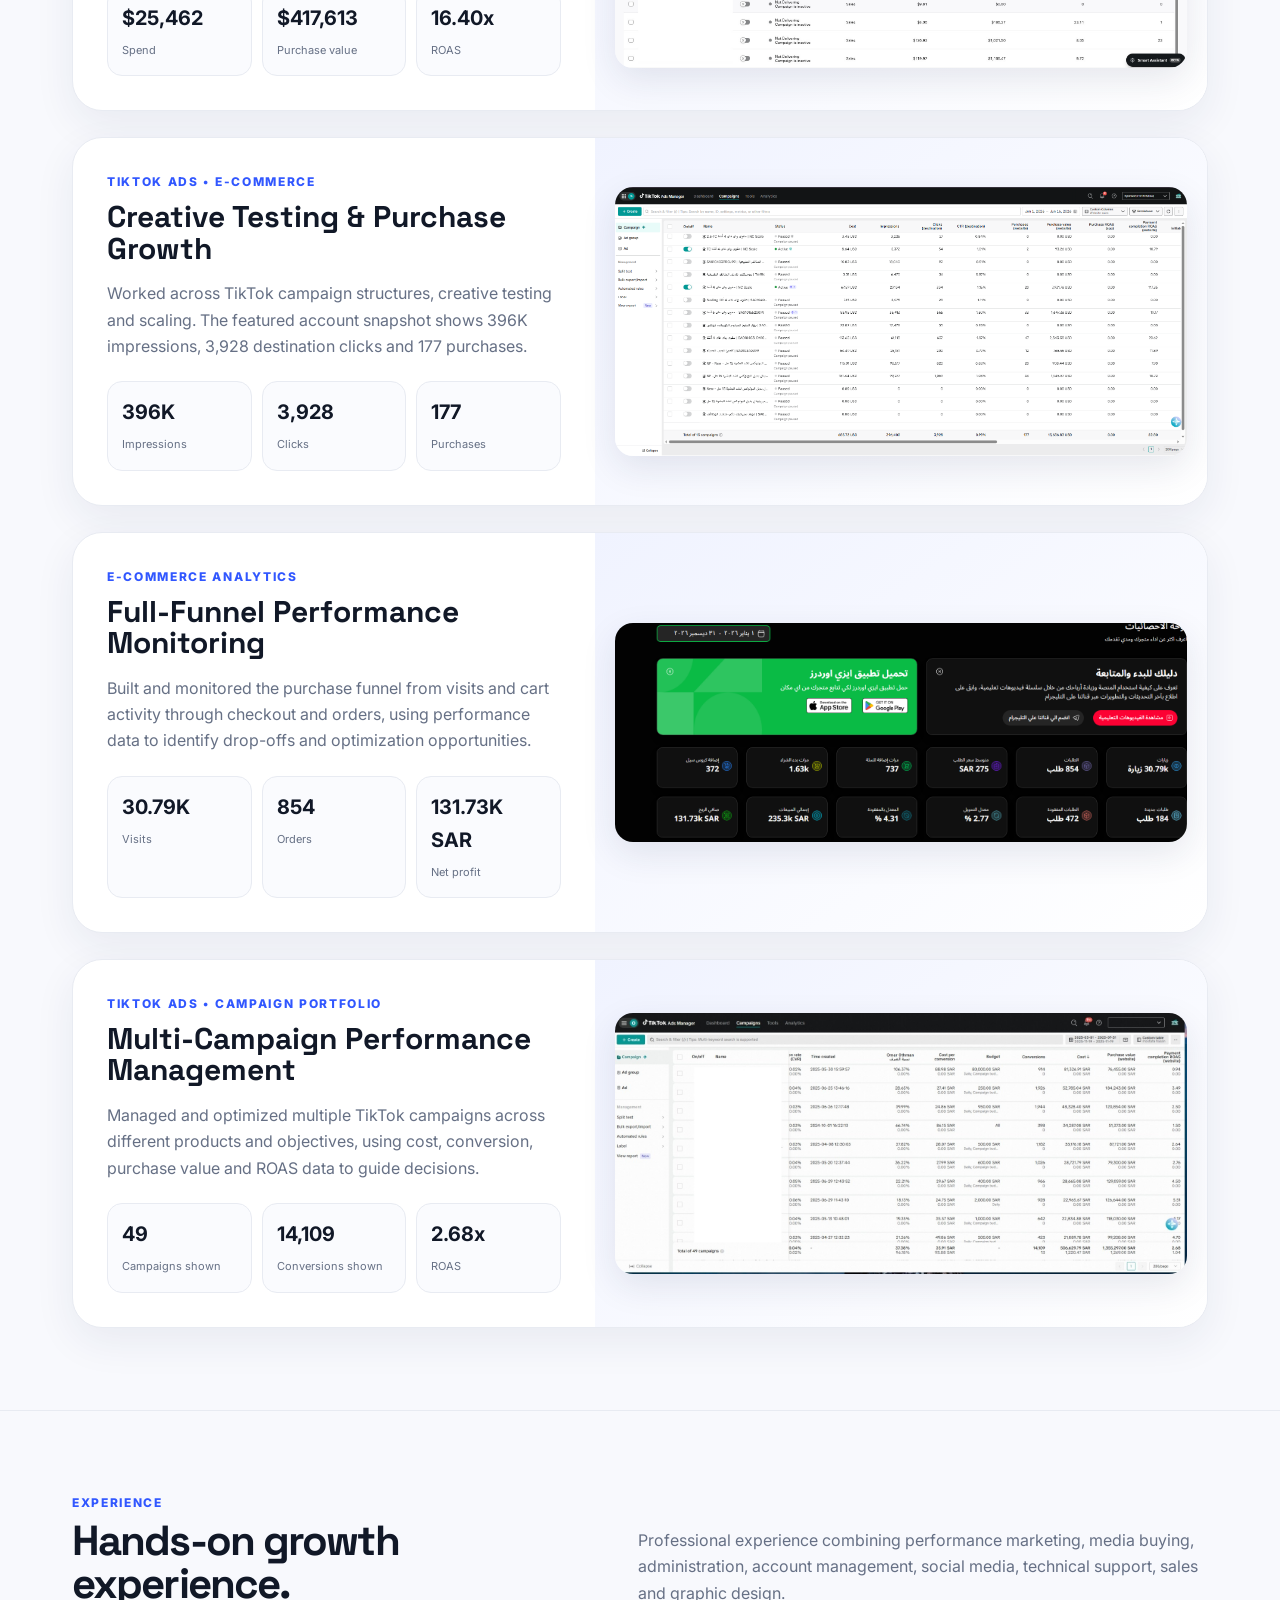
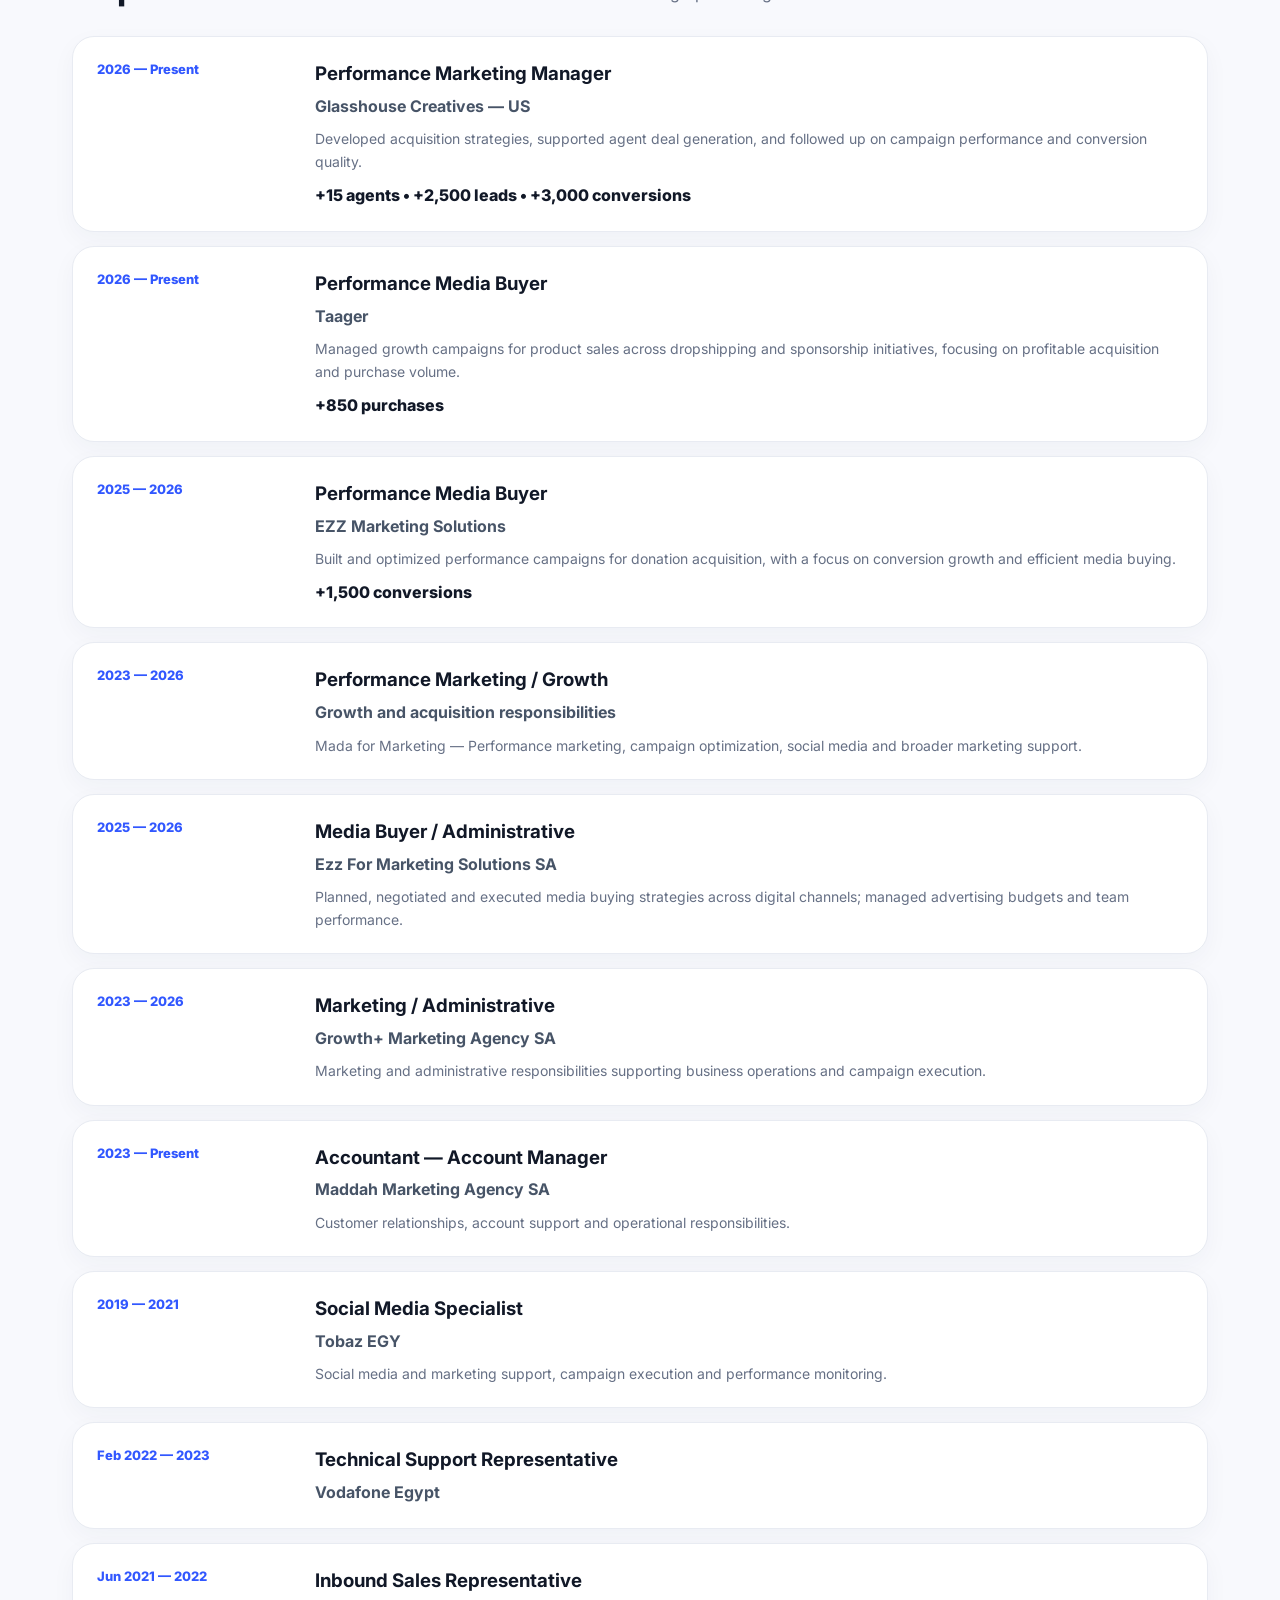
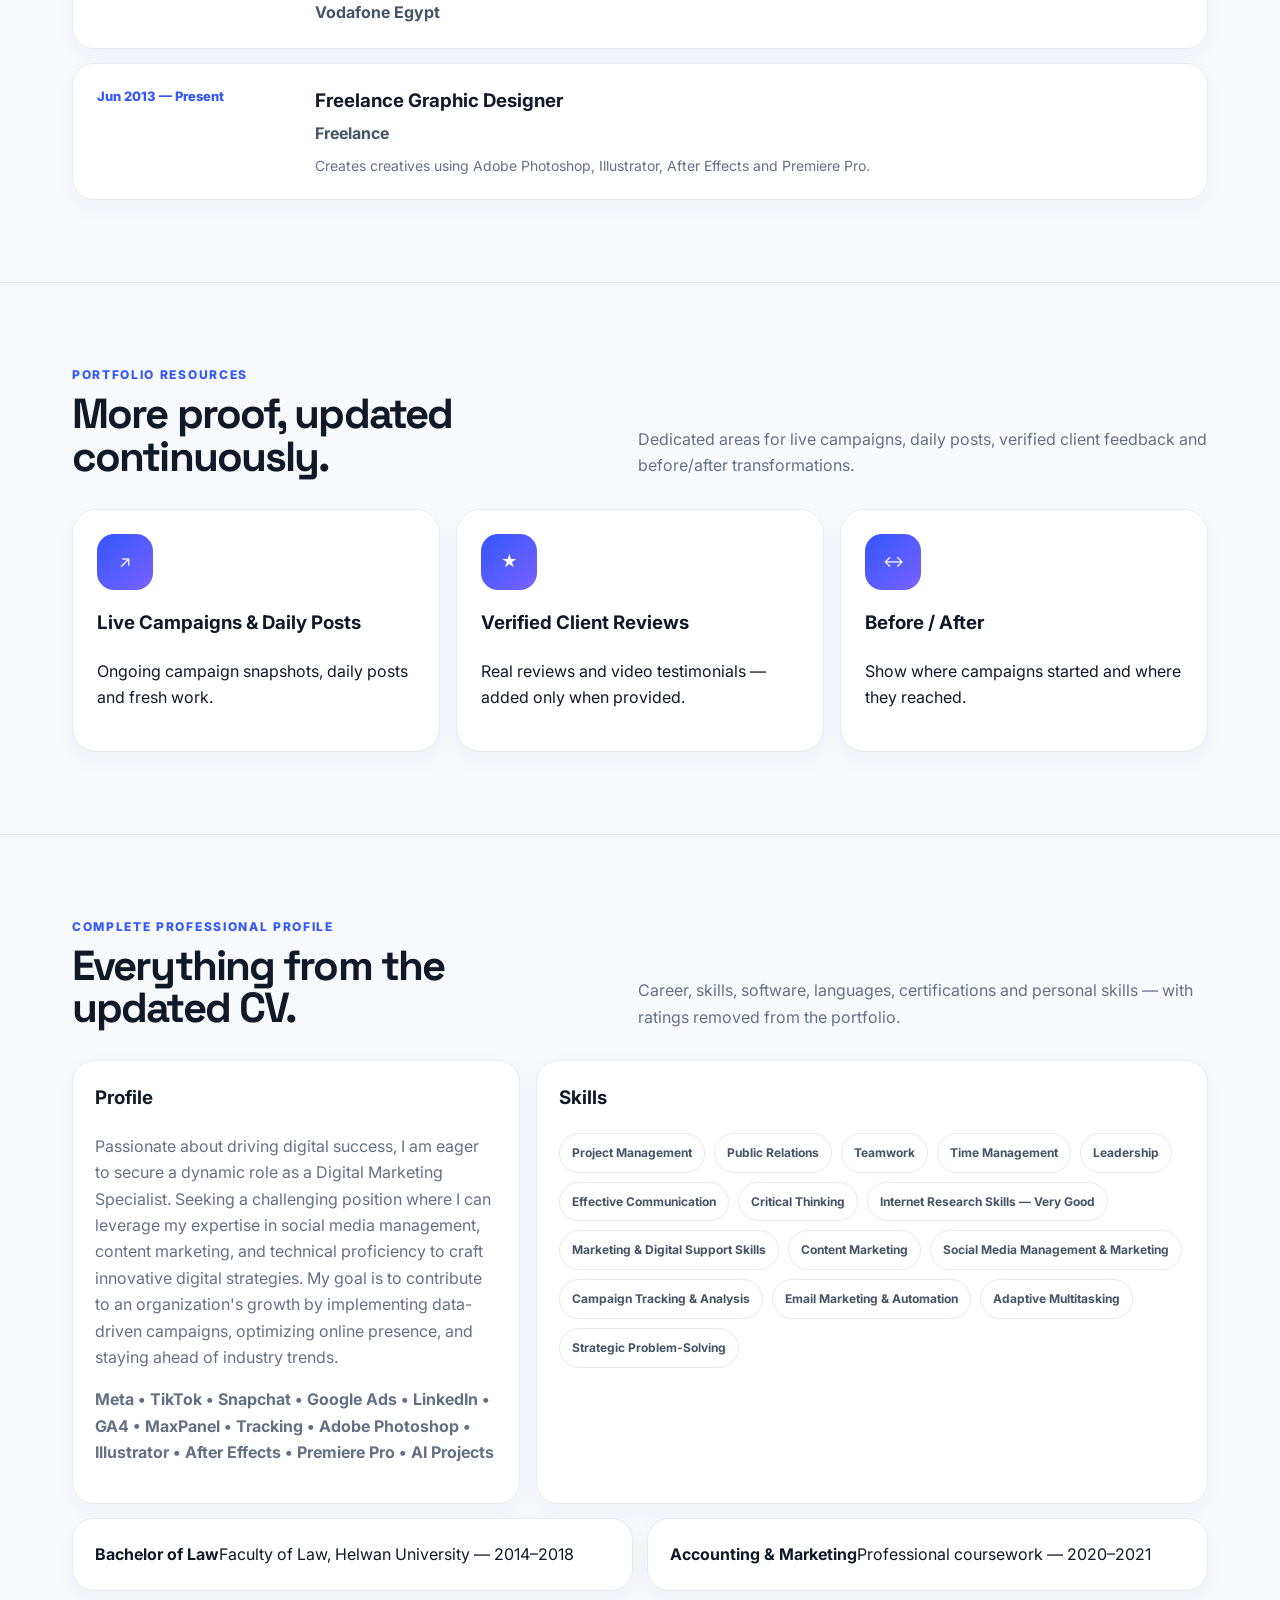
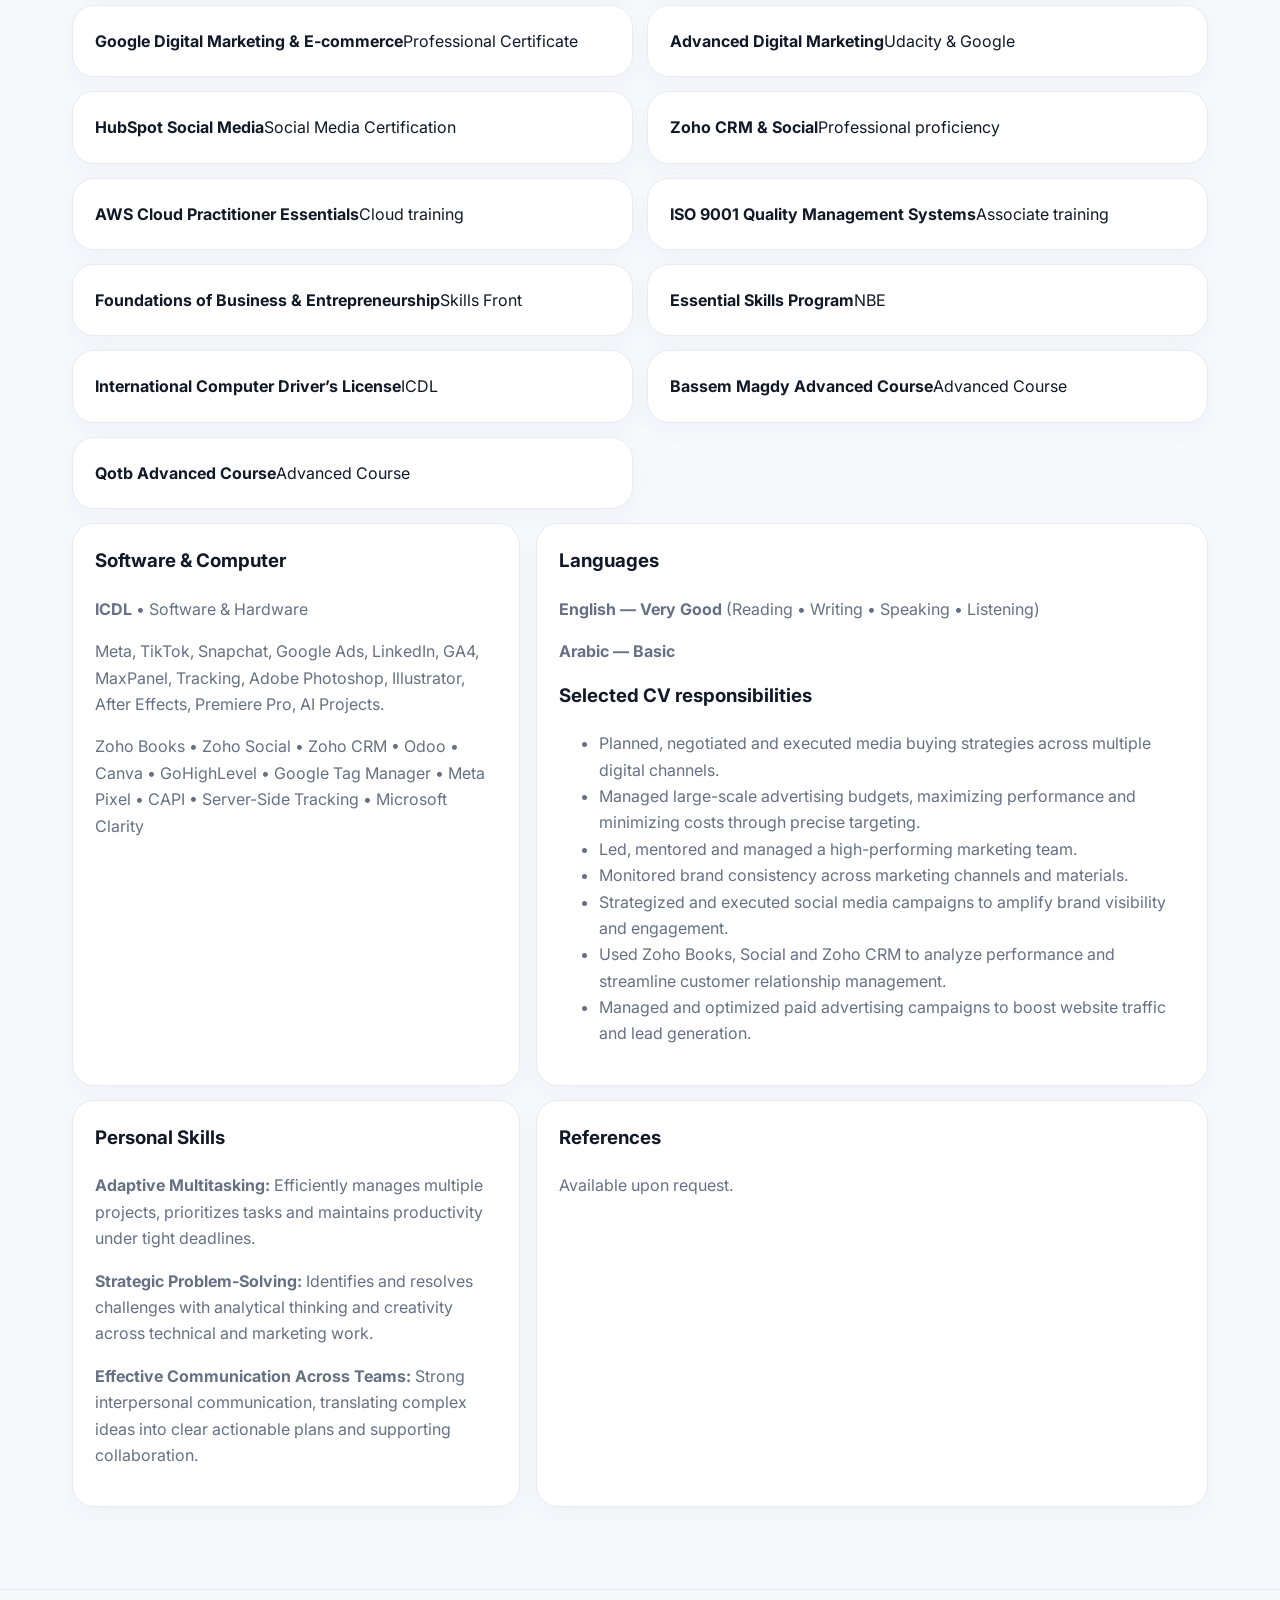
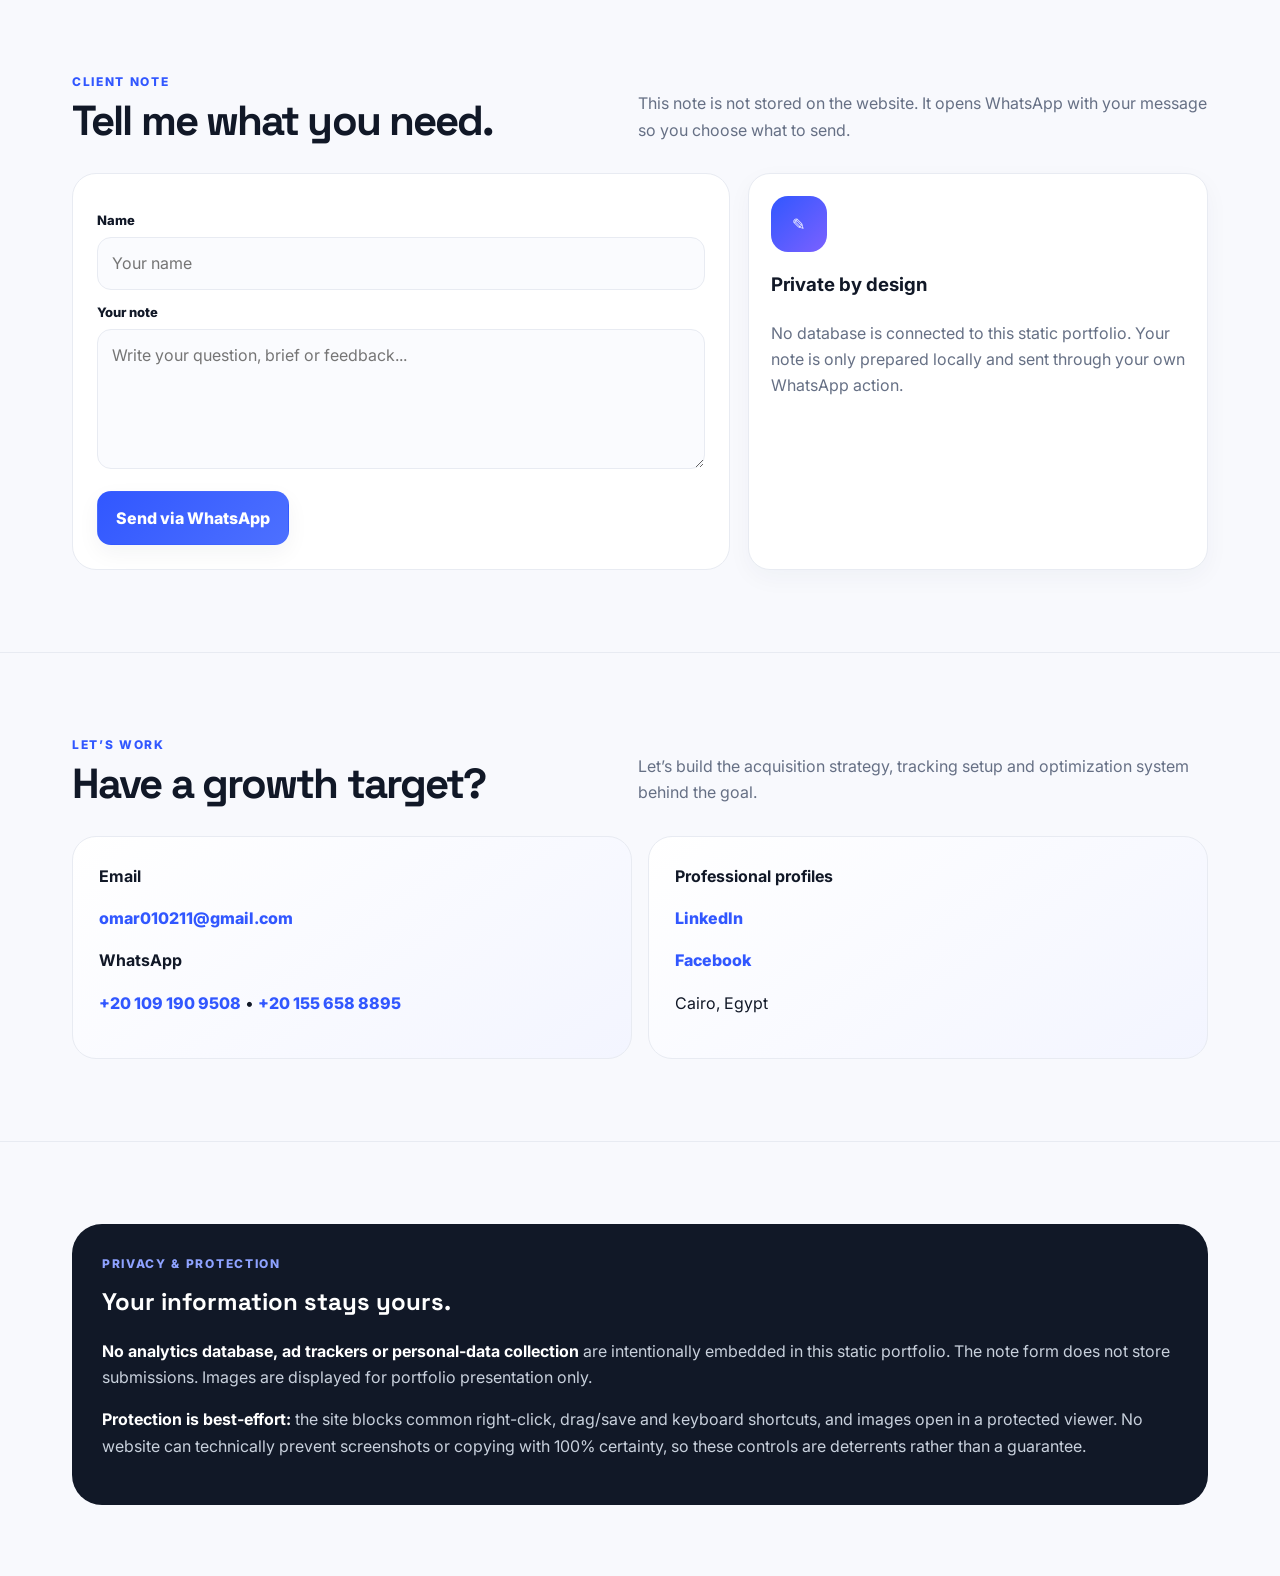
==== commit 30adc4db: "Add files via upload" ====
--- a/index.html
+++ b/index.html
@@ -219,15 +219,14 @@
 <p class="lead">Performance Marketing Manager and Media Buyer focused on paid acquisition, e-commerce, lead generation, conversion optimization, tracking, analytics and creative testing across KSA, GCC, the US and local markets.</p>
 <div class="actions"><a class="btn primary" href="#work">✦ View Case Studies</a><a class="btn orange whatsapp-cta" href="https://wa.me/201091909508" target="_blank" rel="noopener">◔ <span class="wa-label" translate="no">WhatsApp</span></a><a class="btn" href="https://www.linkedin.com/in/omar-othman-0090b6220" target="_blank" rel="noopener">in LinkedIn</a></div><div class="download-actions reveal" aria-label="Downloads">
 <a class="btn download-portfolio" href="downloads/OMAR_OTHMAN_Portfolio.pdf" download>↓ Download Portfolio</a>
-<a class="btn download-cv" href="downloads/OMAR_OTHMAN_ATS_CV.pdf" download>↓ Download ATS CV</a>
+<a class="btn download-cv" href="downloads/OMAR_OTHMAN_ATS_CV.pdf" download>↓ Download ATS CV</a>
 <a class="btn" href="#ai-videos">✦ AI Content</a>
 </div>
 </div>
-<div class="hero-visual reveal"><div class="visual-shell"></div><div class="orbit"></div><div class="orbit o2"></div><img class="portrait zoomable" src="assets/profile.jpg" alt="Omar Othman portrait"><div class="float-card fc1"><div class="mini-icon no-translate" translate="no">↗</div><div><b data-bind="stats.revenue">$6M+</b><small>Revenue generated</small></div></div><div class="float-card fc2"><div class="mini-icon no-translate" translate="no">ROAS</div><div><b data-bind="stats.peakRoas">245x</b><small>Peak ROAS</small></div></div><div class="float-card fc3"><div class="mini-icon no-translate" translate="no">◎</div><div><b data-bind="stats.leads">25
-  K+</b><small>Leads generated</small></div></div><div class="float-card fc4"><div class="mini-icon no-translate" translate="no">✓</div><div><b data-bind="stats.campaigns">1,250+</b><small>Campaigns worked</small></div></div></div>
+<div class="hero-visual reveal"><div class="visual-shell"></div><div class="orbit"></div><div class="orbit o2"></div><img class="portrait zoomable" src="assets/profile.jpg" alt="Omar Othman portrait"><div class="float-card fc1"><div class="mini-icon no-translate" translate="no">↗</div><div><b data-bind="stats.revenue">$6M+</b><small>Revenue generated</small></div></div><div class="float-card fc2"><div class="mini-icon no-translate" translate="no">ROAS</div><div><b data-bind="stats.peakRoas">245x</b><small>Peak ROAS</small></div></div><div class="float-card fc3"><div class="mini-icon no-translate" translate="no">◎</div><div><b data-bind="stats.leads">25K+</b><small>Leads generated</small></div></div><div class="float-card fc4"><div class="mini-icon no-translate" translate="no">✓</div><div><b data-bind="stats.campaigns">1,400+</b><small>Campaigns worked</small></div></div></div>
 </div></div></section>
 <section id="results"><div class="wrap"><div class="section-head reveal"><div><div class="section-kicker">Selected results</div><h2>Numbers that tell the story.</h2></div><p>Selected performance figures from paid acquisition, e-commerce and lead-generation campaigns.</p></div><div class="grid6 reveal">
-<div class="stat"><b data-bind="stats.revenue">$6M+</b><small>Revenue generated</small></div><div class="stat"><b data-bind="stats.spend">$400K+</b><small>Ad spend managed</small></div><div class="stat"><b data-bind="stats.peakRoas">245x</b><small>Peak ROAS</small></div><div class="stat"><b data-bind="stats.avgRoas">25x</b><small>Average ROAS</small></div><div class="stat"><b data-bind="stats.leads">25K+</b><small>Leads generated</small></div><div class="stat"><b data-bind="stats.campaigns">1,250+</b><small>Campaigns worked on</small></div></div></div></section>
+<div class="stat"><b data-bind="stats.revenue">$6M+</b><small>Revenue generated</small></div><div class="stat"><b data-bind="stats.spend">$400K+</b><small>Ad spend managed</small></div><div class="stat"><b data-bind="stats.peakRoas">245x</b><small>Peak ROAS</small></div><div class="stat"><b data-bind="stats.avgRoas">25x</b><small>Average ROAS</small></div><div class="stat"><b data-bind="stats.leads">25K+</b><small>Leads generated</small></div><div class="stat"><b data-bind="stats.campaigns">1,400+</b><small>Campaigns worked on</small></div></div></div></section>
 <section id="services"><div class="wrap"><div class="section-head reveal"><div><div class="section-kicker">Creative system</div><h2>Every capability gets its own visual cue.</h2></div><p>A clean, modern portfolio system with animated icons, cards, micro-interactions and responsive layouts.</p></div><div class="cards reveal">
 <div class="icon-card"><div class="motion-icon">↗</div><h3>Performance Marketing</h3><p>Acquisition strategy, paid media, optimization, scaling and reporting.</p></div><div class="icon-card"><div class="motion-icon">$</div><h3>Media Buying</h3><p>Budget planning, targeting, creative testing and cost control across platforms.</p></div><div class="icon-card"><div class="motion-icon">◎</div><h3>E-commerce Growth</h3><p>Purchase campaigns, funnel analysis, conversion optimization and profitability.</p></div><div class="icon-card"><div class="motion-icon">⌁</div><h3>Tracking & Analytics</h3><p>GA4, GTM, Meta Pixel, CAPI, server-side tracking and behavior analysis.</p></div><div class="icon-card"><div class="motion-icon">✦</div><h3>Creative Testing</h3><p>Structured creative experiments across formats, messages, audiences and offers.</p></div><div class="icon-card"><div class="motion-icon">AI</div><h3>AI-assisted Workflow</h3><p>Research, strategy, copy, analysis, creative development, coding and voice workflows.</p></div>
 </div></div></section>
@@ -355,10 +354,12 @@
     elements.forEach(el=>observer.observe(el));
   };
 })();
-(async function(){try{const r=await fetch('content/site-data.json',{cache:'no-store'});if(!r.ok)return;const d=await r.json();document.querySelectorAll('[data-bind]').forEach(el=>{let v=d;for(const k of el.dataset.bind.split('.'))v=v?.[k];if(v!=null)el.textContent=v;});}catch(e){console.warn('site-data.json unavailable; built-in values remain.',e);}finally{window.runCountUp();}})();
+(async function(){try{const r=await fetch('content/site-data.json',{cache:'no-store'});if(!r.ok)return;const d=await r.json();const metricOverrides={'stats.revenue':'$6M+','stats.spend':'$400K+','stats.leads':'25K+','stats.campaigns':'1,400+'};document.querySelectorAll('[data-bind]').forEach(el=>{let v=metricOverrides[el.dataset.bind];if(v==null){v=d;for(const k of el.dataset.bind.split('.'))v=v?.[k];}if(v!=null)el.textContent=v;});}catch(e){console.warn('site-data.json unavailable; built-in values remain.',e);}finally{window.runCountUp();}})();
 </script>
 <script>
 (async()=>{const en=document.documentElement.lang!=='ar',track=document.getElementById('clientLogoTrack'),grid=document.getElementById('campaignDashboardGrid'),nav=document.getElementById('campaignDashboardNav');if(!track||!grid)return;const empty=en?'No images yet. Add images to the matching folder and push to GitHub.':'لا توجد صور بعد. أضف الصور للمجلد المناسب وارفعها إلى GitHub.';try{const r=await fetch('content/portfolio-images.json',{cache:'no-store'});if(!r.ok)throw 0;const data=await r.json();(data.clientLogos||[]).forEach(x=>{const t=document.createElement('div');t.className='logo-tile';const i=document.createElement('img');i.src=x.src;i.alt=x.title||'Client logo';i.loading='lazy';t.append(i);track.append(t)});(data.campaignDashboards||[]).forEach(x=>{const c=document.createElement('article');c.className='dashboard-card';const i=document.createElement('img');i.src=x.src;i.alt=x.title||'Campaign dashboard';i.loading='lazy';c.append(i);const label=document.createElement('span');label.textContent=x.title||x.src.split('/').pop();c.append(label);c.onclick=()=>{const m=document.getElementById('imageModal'),mi=document.getElementById('modalImg');if(m&&mi){mi.src=x.src;mi.alt=label.textContent;m.classList.add('open');document.body.style.overflow='hidden'}};grid.append(c)});if(!track.children.length){const p=document.createElement('p');p.className='gallery-empty';p.textContent=empty;track.append(p)}if(!grid.children.length){const p=document.createElement('p');p.className='gallery-empty';p.textContent=empty;grid.append(p)}const cards=[...grid.children];if(cards.length>3){nav.hidden=false;let page=0;const show=()=>cards.forEach((c,i)=>c.hidden=i<page*3||i>=(page+1)*3);document.querySelectorAll('[data-campaign-step]').forEach(b=>b.onclick=()=>{page=(page+Number(b.dataset.campaignStep)+Math.ceil(cards.length/3))%Math.ceil(cards.length/3);show()});show()}}catch(e){[track,grid].forEach(el=>{const p=document.createElement('p');p.className='gallery-empty';p.textContent=empty;el.append(p)})}document.querySelectorAll('[data-logo-step]').forEach(b=>b.onclick=()=>track.scrollBy({left:Number(b.dataset.logoStep)*(track.clientWidth*.75),behavior:'smooth'}))})();
 </script>
 <script>(async()=>{const box=document.getElementById("aiCampaignVideos");if(!box)return;const ar=document.documentElement.lang==="ar";try{const r=await fetch("content/portfolio-images.json",{cache:"no-store"});if(!r.ok)throw 0;const data=await r.json();const videos=data.aiCampaignVideos||[];if(!videos.length){const p=document.createElement("p");p.className="gallery-empty";p.textContent=ar?"لا توجد فيديوهات بعد. أضف فيديوهات إلى assets/ai-campaign-videos وارفع التغييرات.":"No videos yet. Add videos to assets/ai-campaign-videos and push your changes.";box.append(p);return}videos.forEach(item=>{const card=document.createElement("article");card.className="ai-video-card";const video=document.createElement("video");video.src=item.src;video.controls=true;video.preload="metadata";video.playsInline=true;video.setAttribute("aria-label",item.title||"AI campaign video");const title=document.createElement("span");title.textContent=item.title||item.src.split("/").pop();card.append(video,title);box.append(card)})}catch(e){const p=document.createElement("p");p.className="gallery-empty";p.textContent=ar?"أضف فيديوهات إلى assets/ai-campaign-videos وارفع التغييرات.":"Add videos to assets/ai-campaign-videos and push your changes.";box.append(p)}})();</script></body></html>
 
+
+
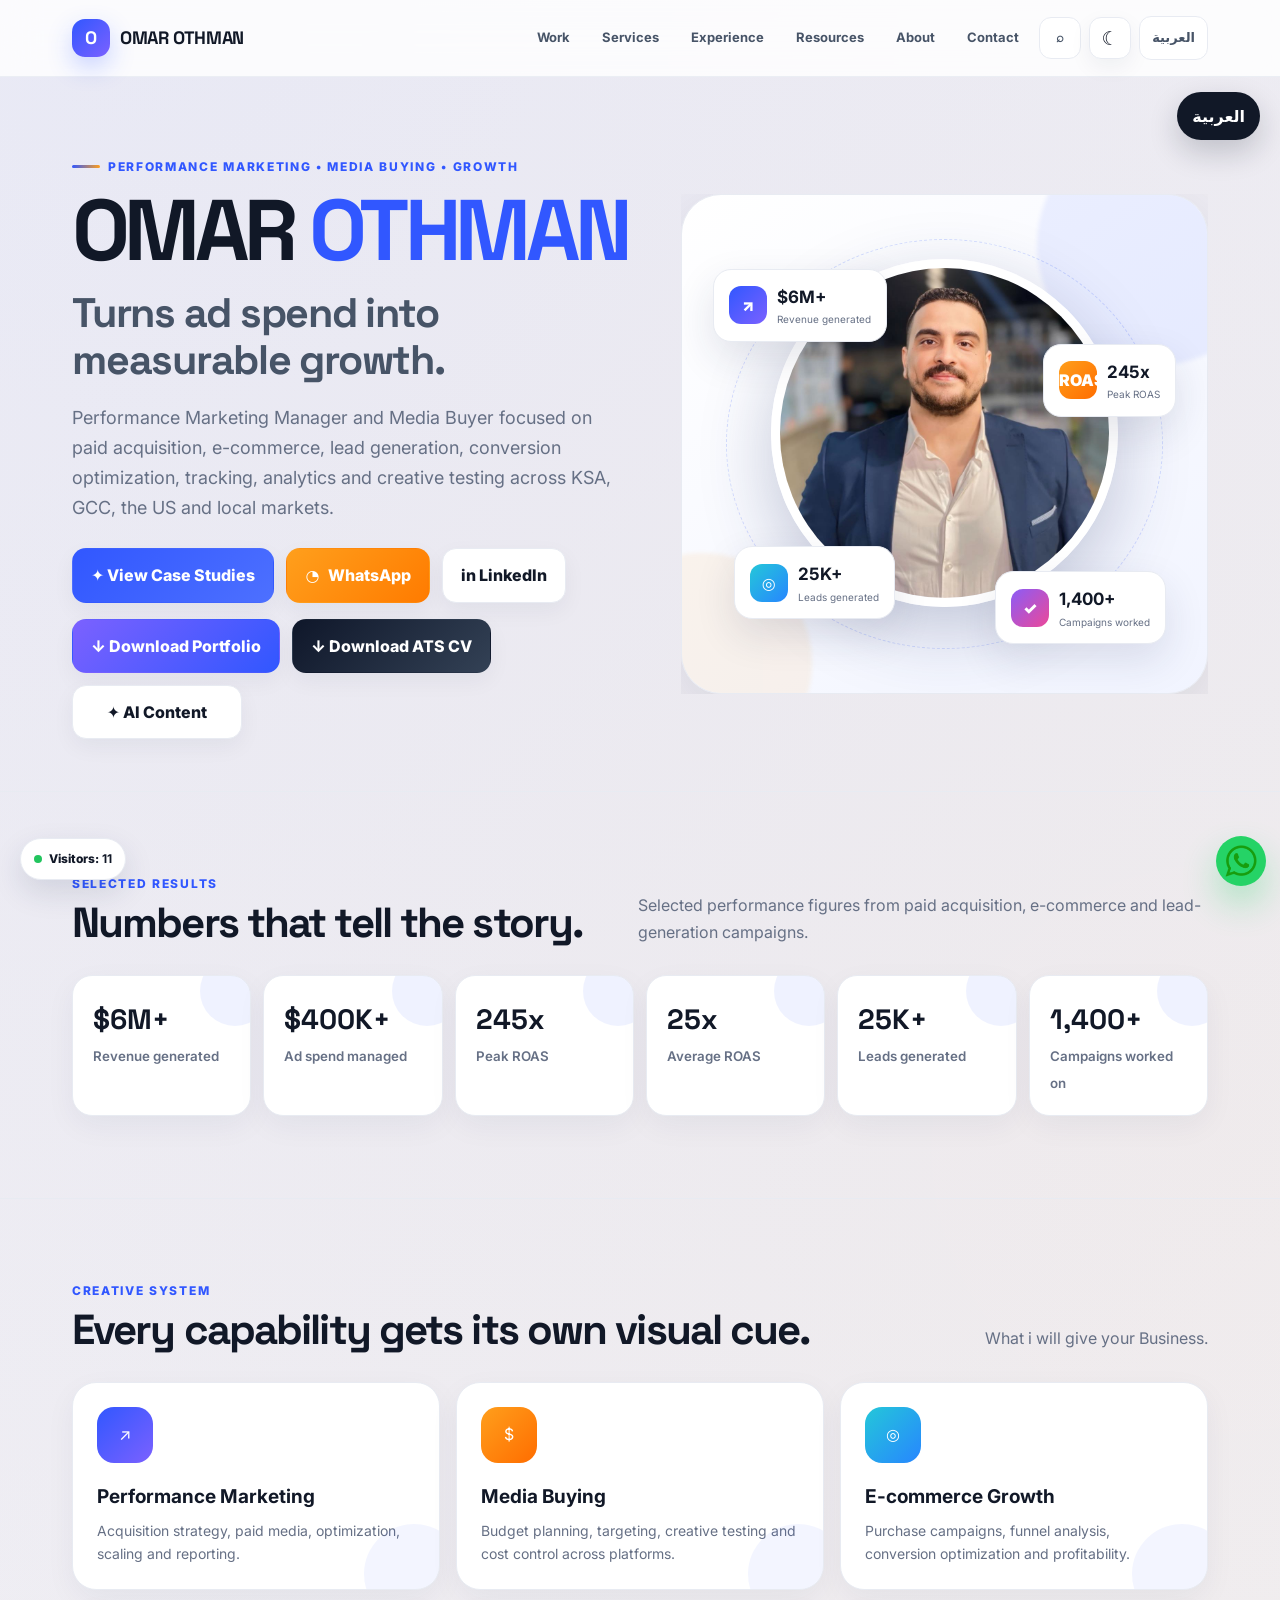
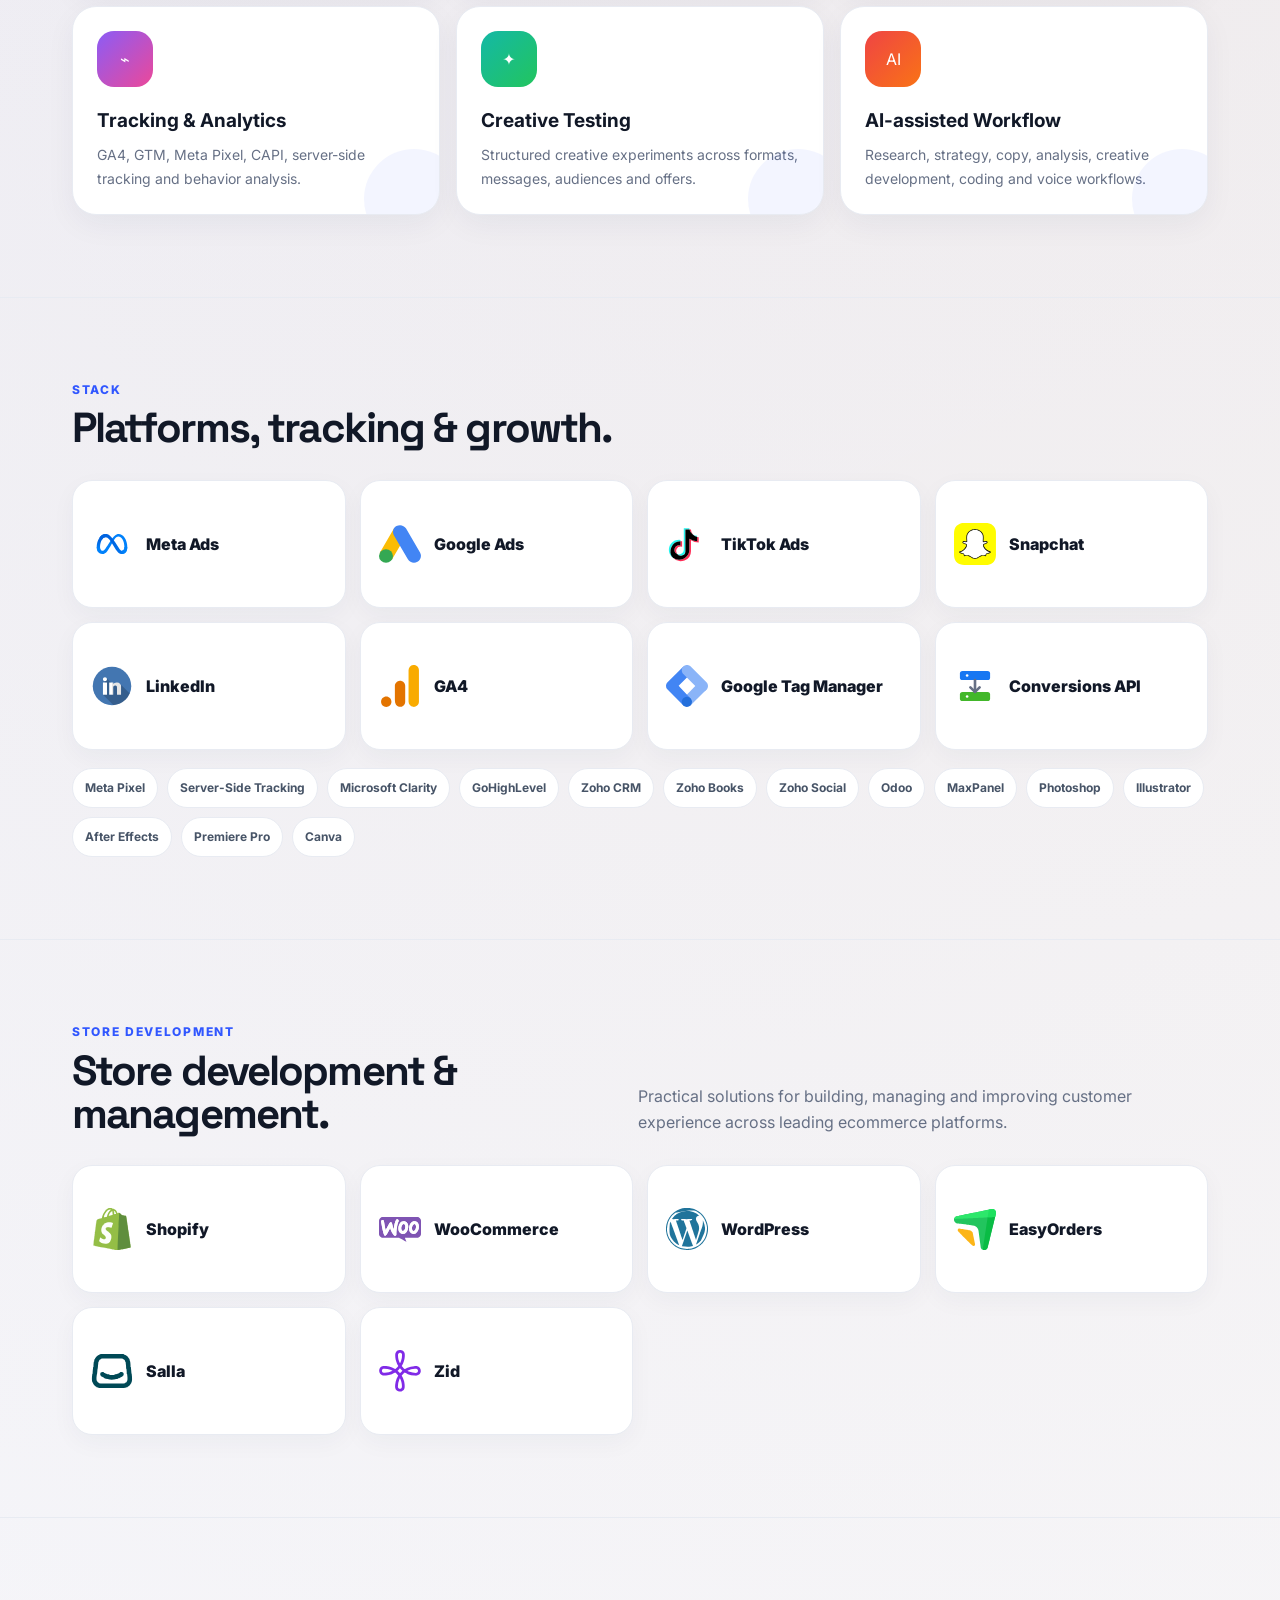
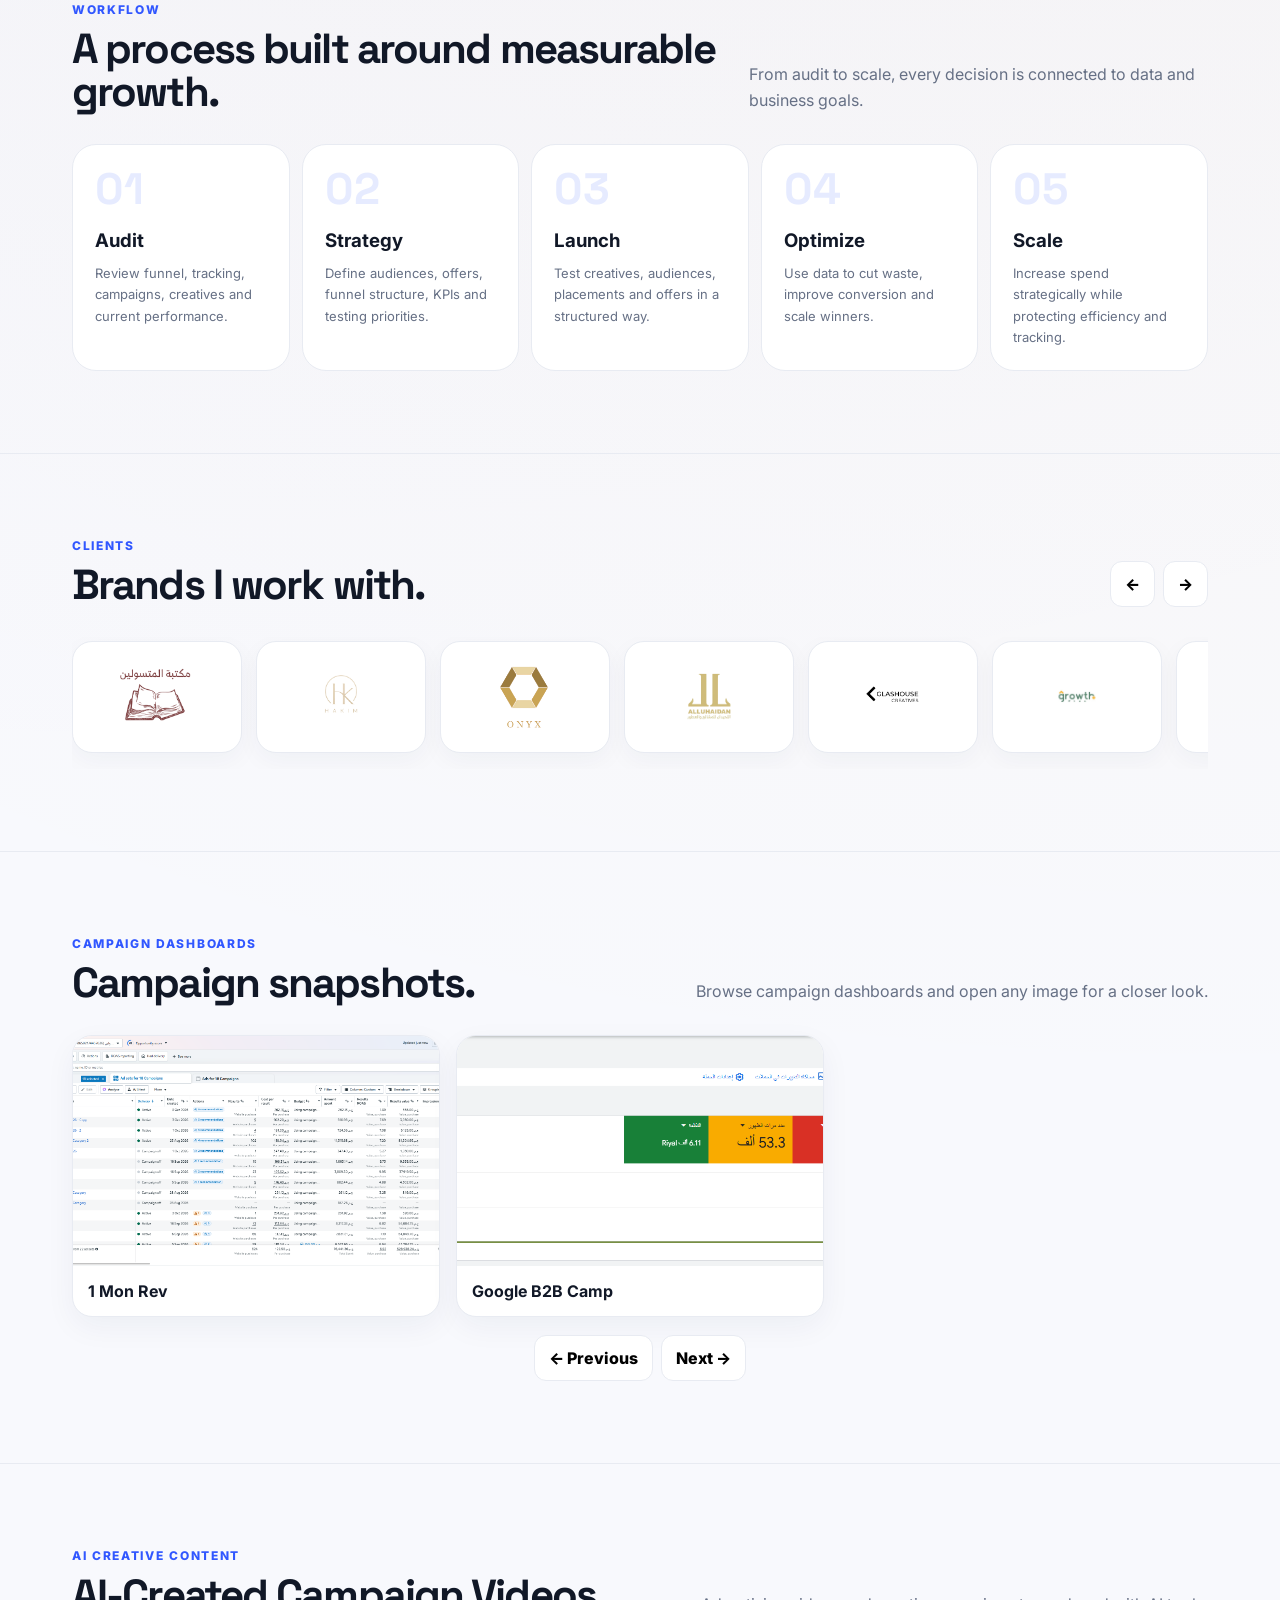
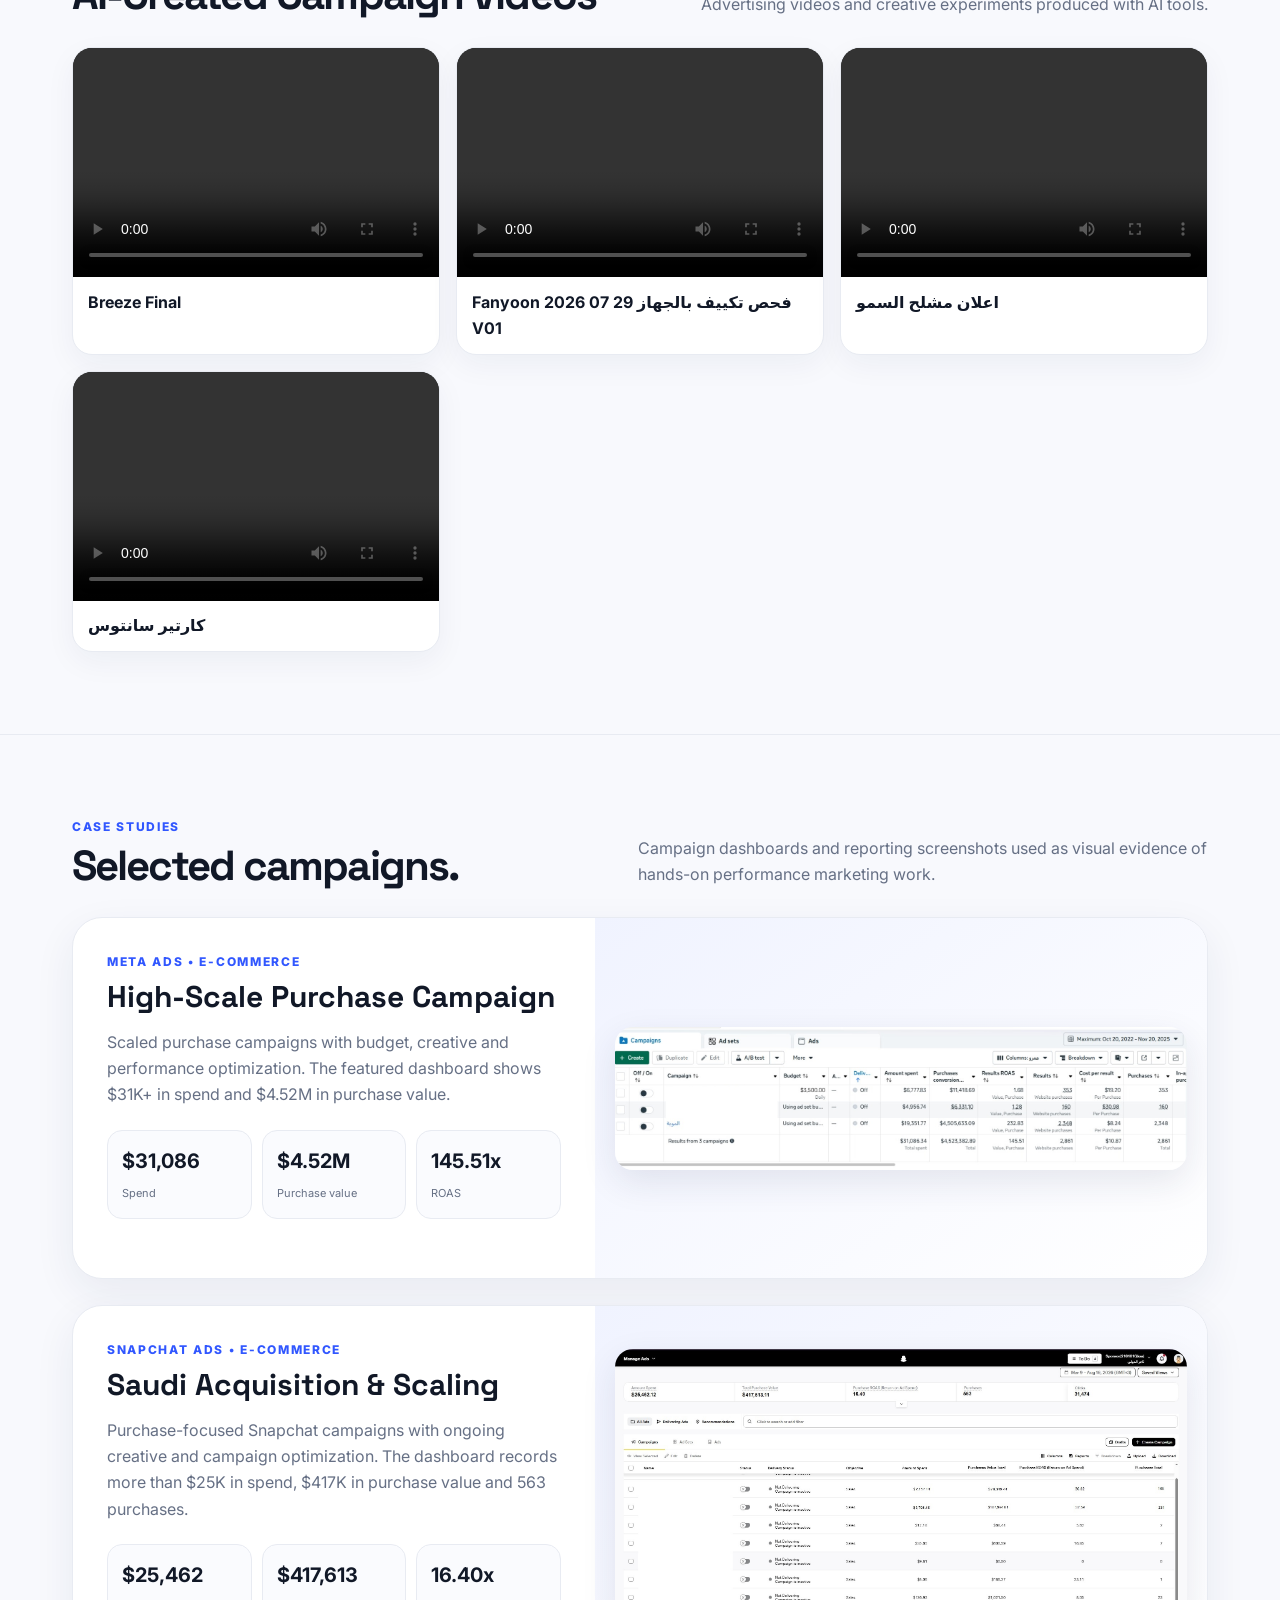
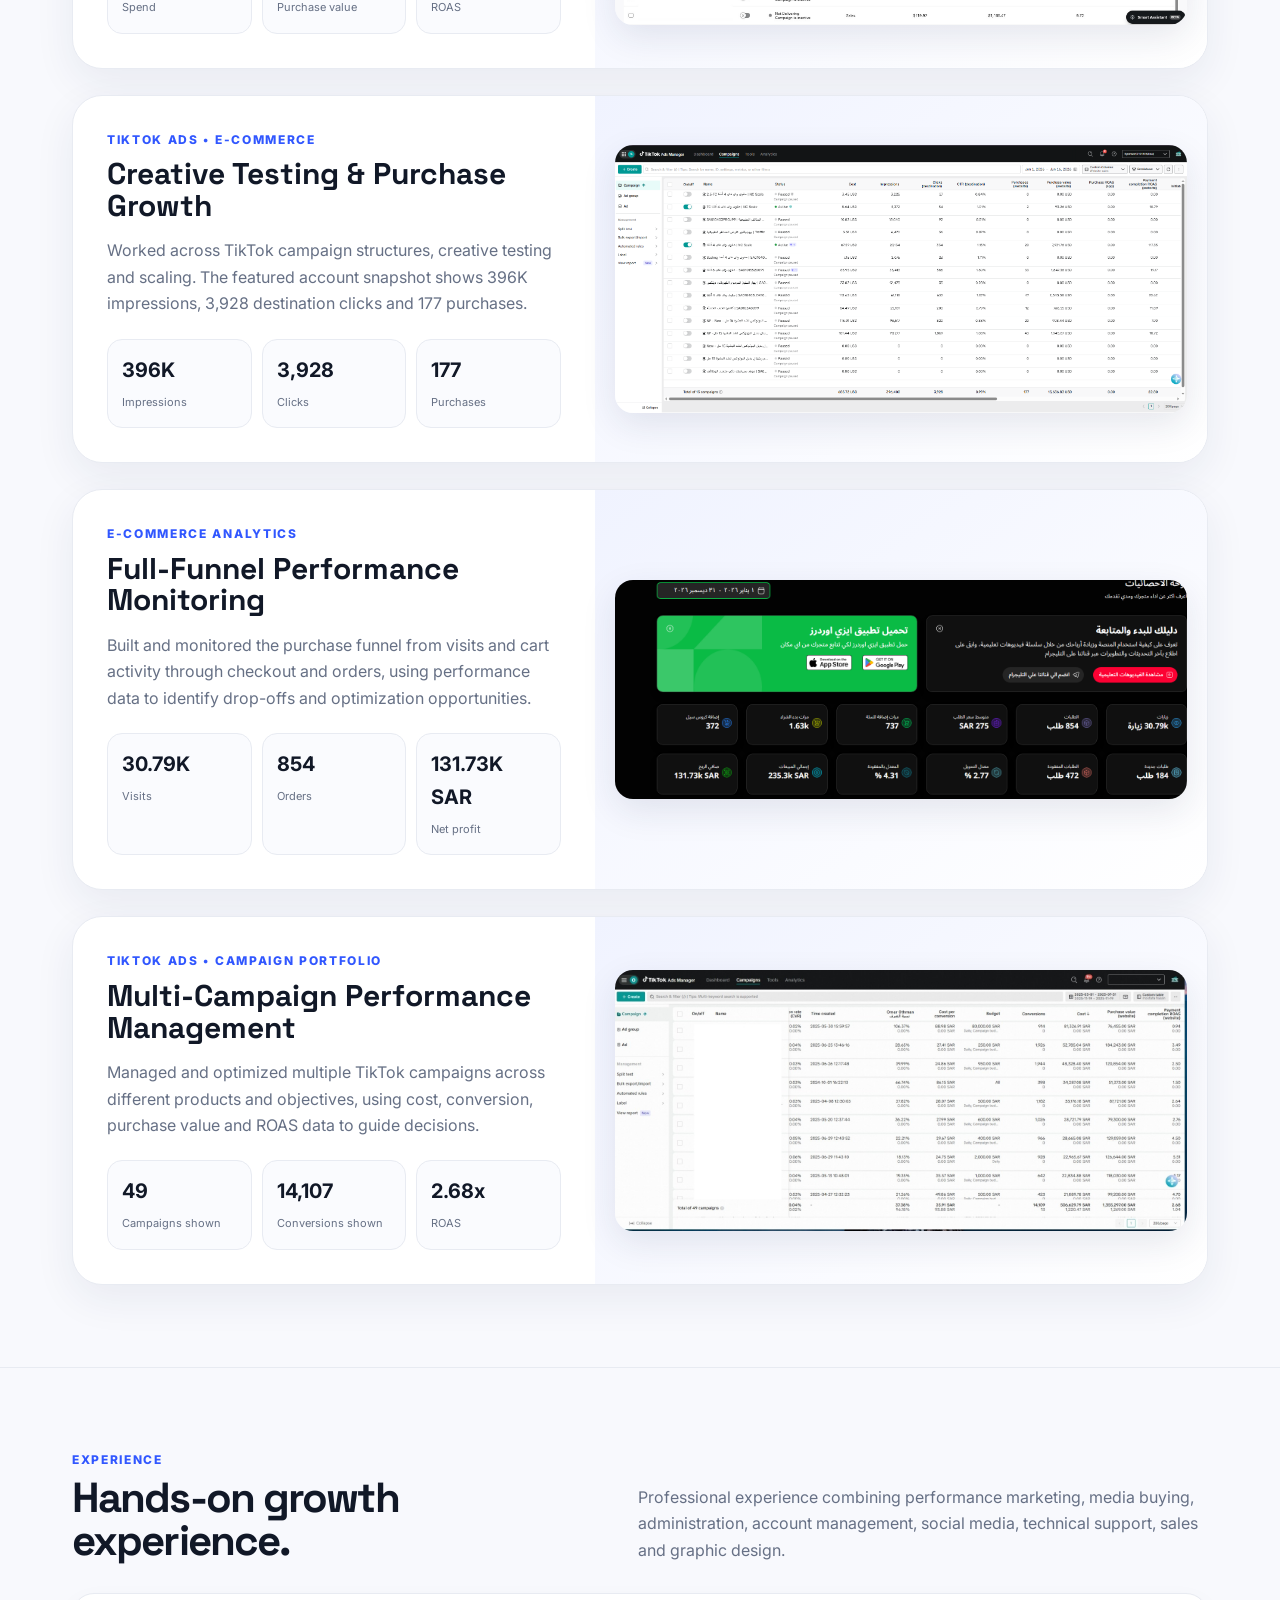
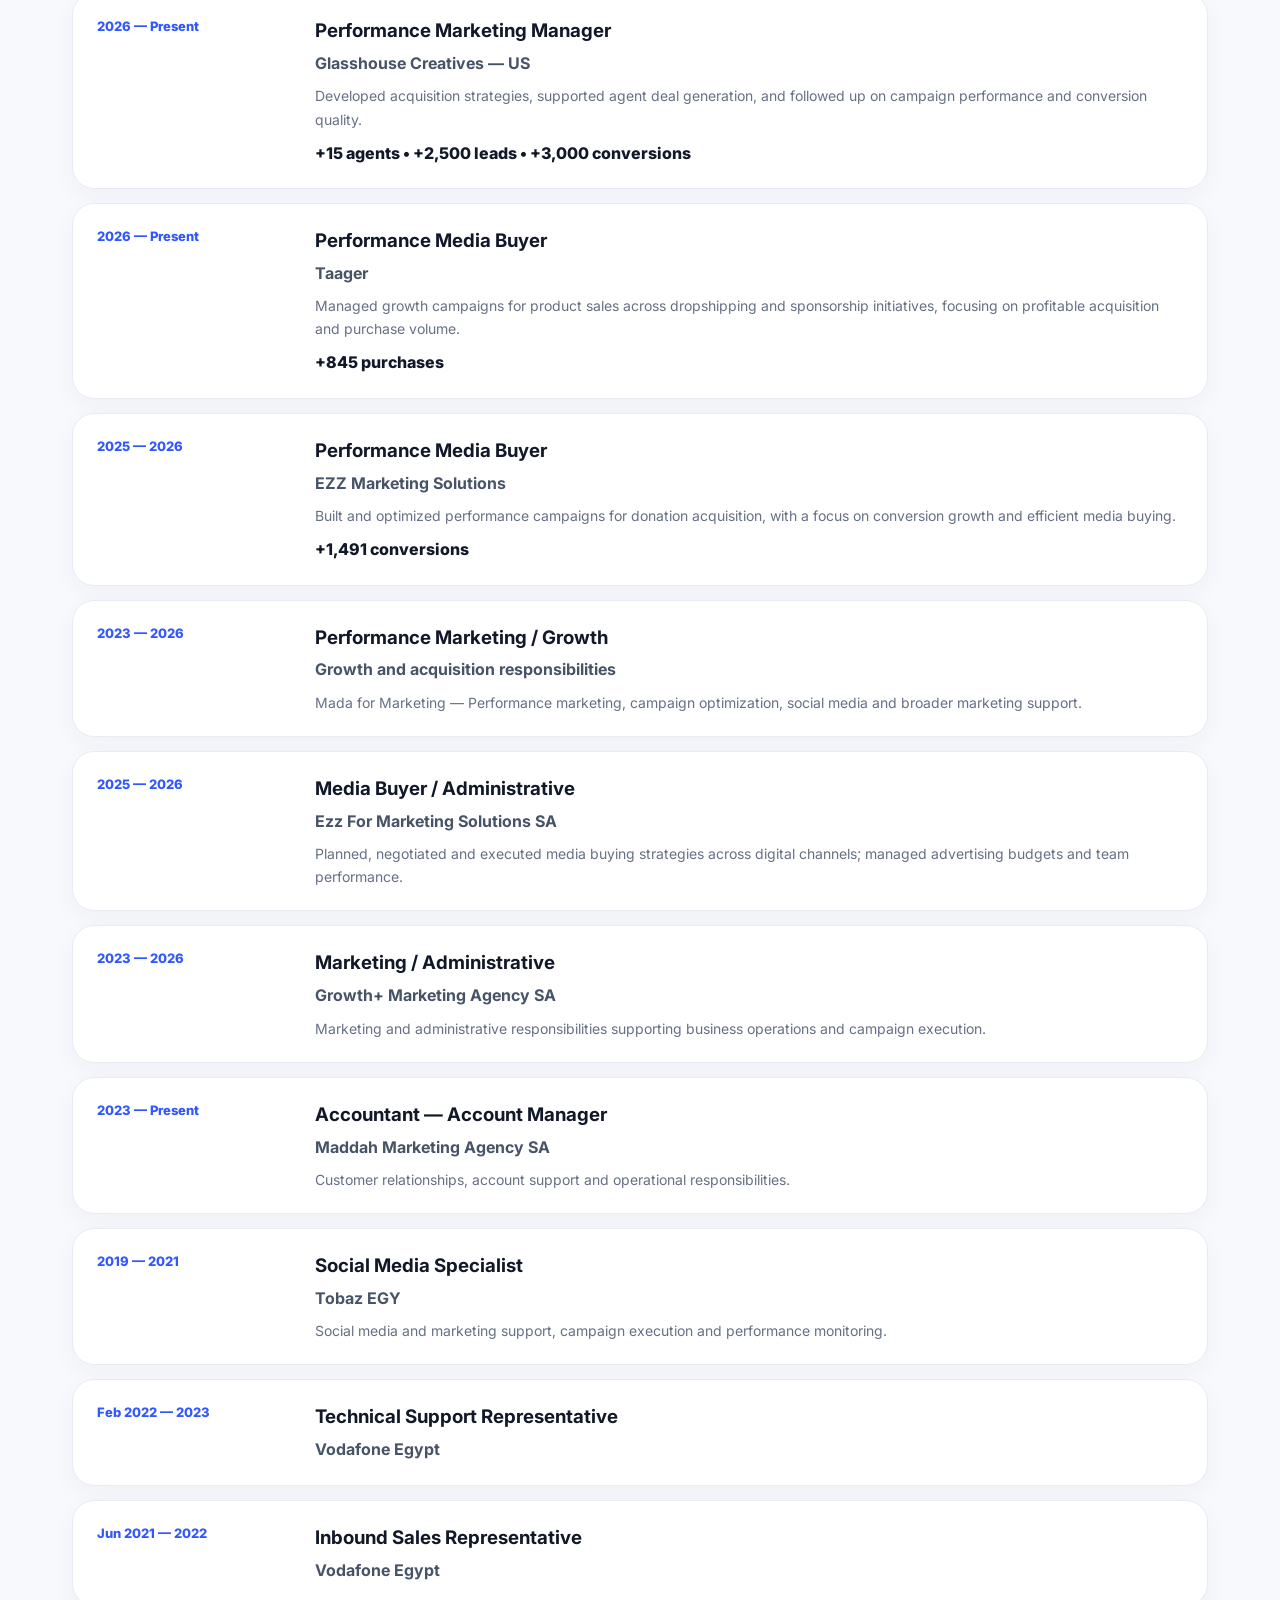
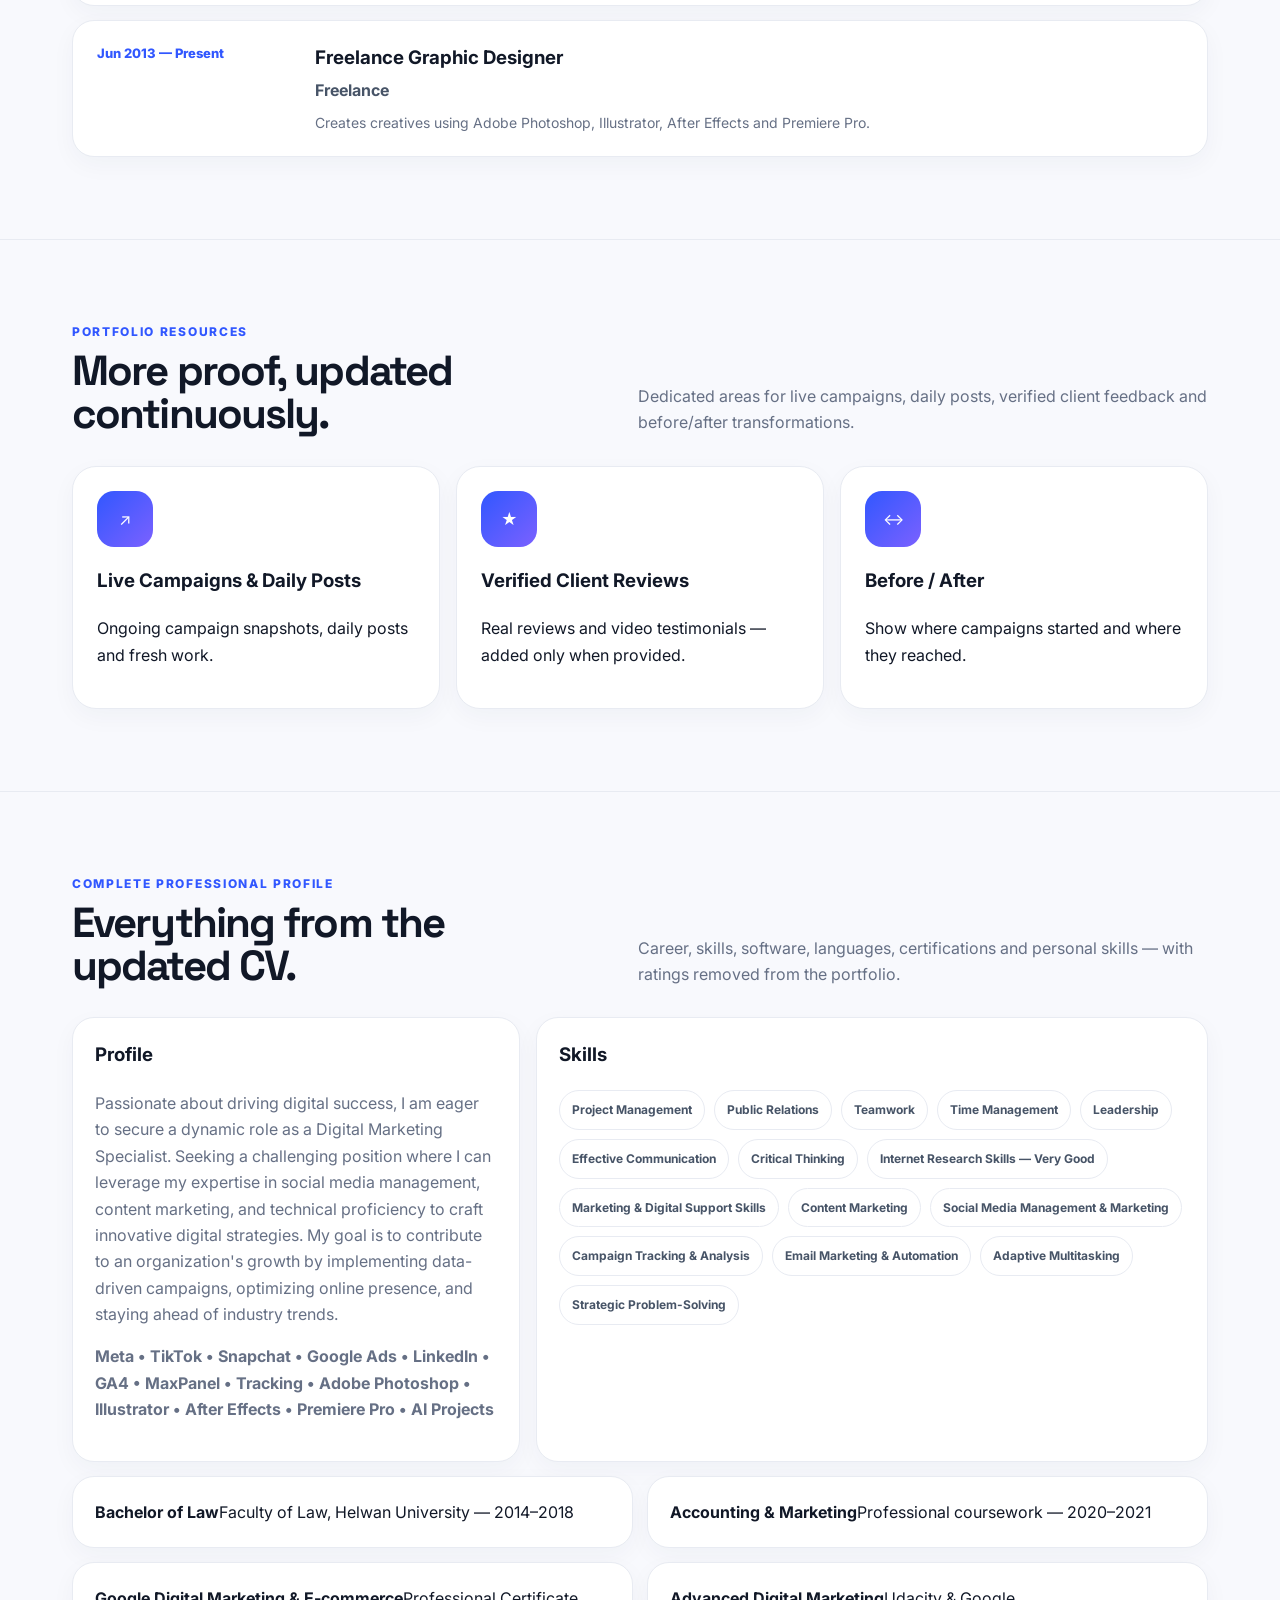
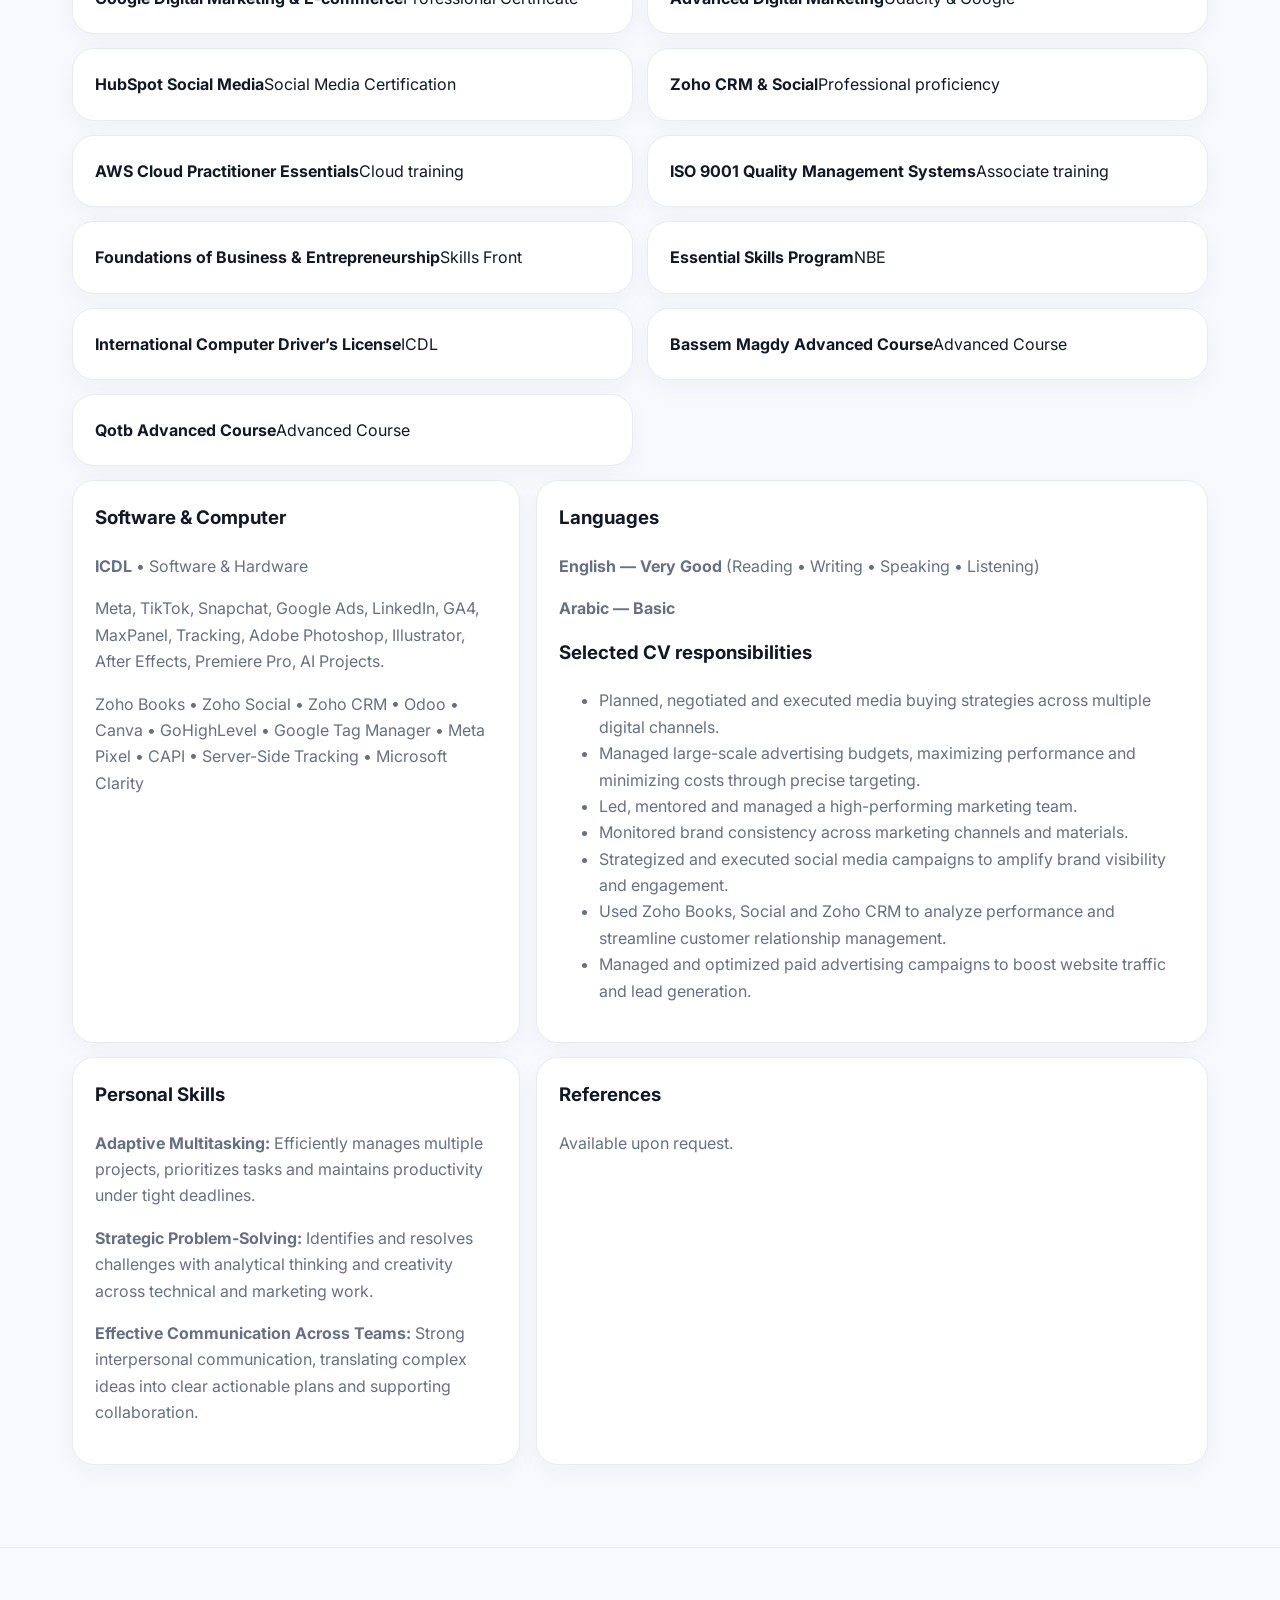
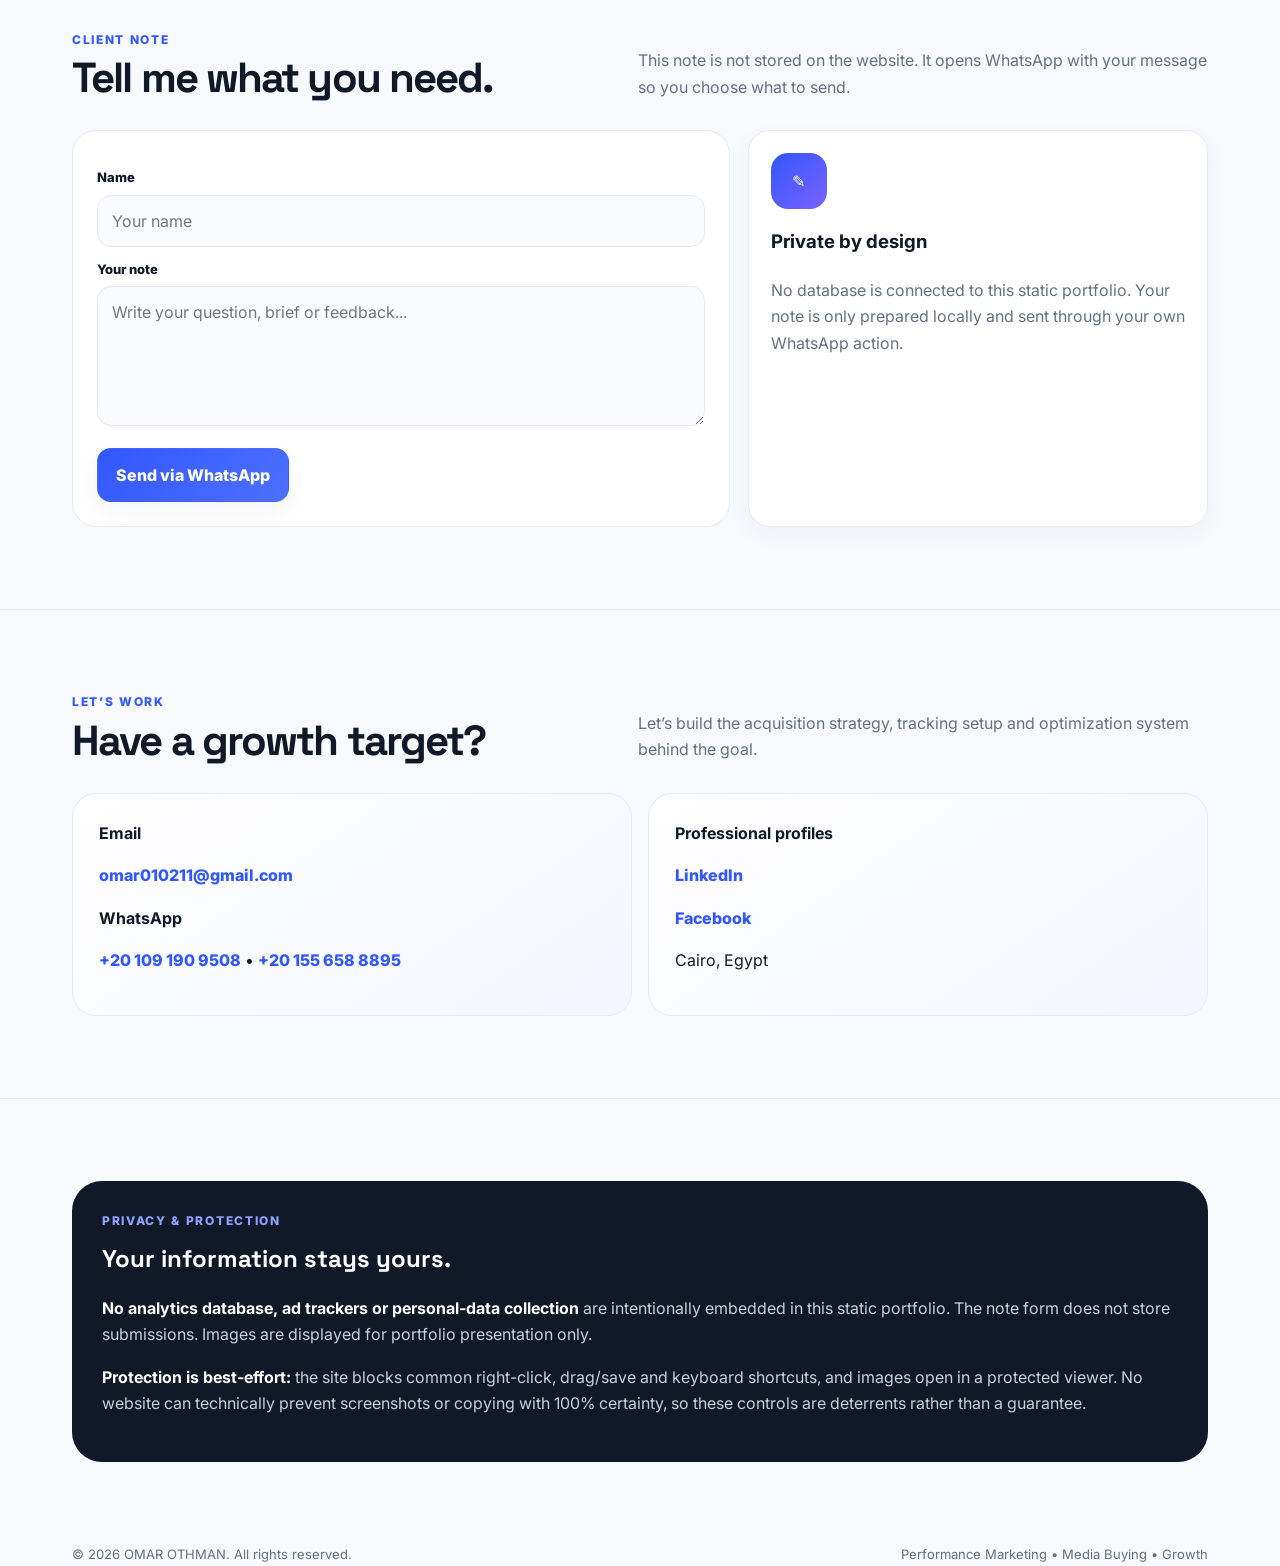
==== commit 0075797c: "Update index.html" ====
--- a/index.html
+++ b/index.html
@@ -219,7 +219,7 @@
 <p class="lead">Performance Marketing Manager and Media Buyer focused on paid acquisition, e-commerce, lead generation, conversion optimization, tracking, analytics and creative testing across KSA, GCC, the US and local markets.</p>
 <div class="actions"><a class="btn primary" href="#work">✦ View Case Studies</a><a class="btn orange whatsapp-cta" href="https://wa.me/201091909508" target="_blank" rel="noopener">◔ <span class="wa-label" translate="no">WhatsApp</span></a><a class="btn" href="https://www.linkedin.com/in/omar-othman-0090b6220" target="_blank" rel="noopener">in LinkedIn</a></div><div class="download-actions reveal" aria-label="Downloads">
 <a class="btn download-portfolio" href="downloads/OMAR_OTHMAN_Portfolio.pdf" download>↓ Download Portfolio</a>
-<a class="btn download-cv" href="downloads/OMAR_OTHMAN_ATS_CV.pdf" download>↓ Download ATS CV</a>
+<a class="btn download-cv" href="downloads/OMAR_OTHMAN_ATS_CV.pdf" download>↓ Download ATS CV</a>
 <a class="btn" href="#ai-videos">✦ AI Content</a>
 </div>
 </div>
@@ -227,7 +227,7 @@
 </div></div></section>
 <section id="results"><div class="wrap"><div class="section-head reveal"><div><div class="section-kicker">Selected results</div><h2>Numbers that tell the story.</h2></div><p>Selected performance figures from paid acquisition, e-commerce and lead-generation campaigns.</p></div><div class="grid6 reveal">
 <div class="stat"><b data-bind="stats.revenue">$6M+</b><small>Revenue generated</small></div><div class="stat"><b data-bind="stats.spend">$400K+</b><small>Ad spend managed</small></div><div class="stat"><b data-bind="stats.peakRoas">245x</b><small>Peak ROAS</small></div><div class="stat"><b data-bind="stats.avgRoas">25x</b><small>Average ROAS</small></div><div class="stat"><b data-bind="stats.leads">25K+</b><small>Leads generated</small></div><div class="stat"><b data-bind="stats.campaigns">1,400+</b><small>Campaigns worked on</small></div></div></div></section>
-<section id="services"><div class="wrap"><div class="section-head reveal"><div><div class="section-kicker">Creative system</div><h2>Every capability gets its own visual cue.</h2></div><p>A clean, modern portfolio system with animated icons, cards, micro-interactions and responsive layouts.</p></div><div class="cards reveal">
+<section id="services"><div class="wrap"><div class="section-head reveal"><div><div class="section-kicker">Creative system</div><h2>Every capability gets its own visual cue.</h2></div><p>What i will give your Business.</p></div><div class="cards reveal">
 <div class="icon-card"><div class="motion-icon">↗</div><h3>Performance Marketing</h3><p>Acquisition strategy, paid media, optimization, scaling and reporting.</p></div><div class="icon-card"><div class="motion-icon">$</div><h3>Media Buying</h3><p>Budget planning, targeting, creative testing and cost control across platforms.</p></div><div class="icon-card"><div class="motion-icon">◎</div><h3>E-commerce Growth</h3><p>Purchase campaigns, funnel analysis, conversion optimization and profitability.</p></div><div class="icon-card"><div class="motion-icon">⌁</div><h3>Tracking & Analytics</h3><p>GA4, GTM, Meta Pixel, CAPI, server-side tracking and behavior analysis.</p></div><div class="icon-card"><div class="motion-icon">✦</div><h3>Creative Testing</h3><p>Structured creative experiments across formats, messages, audiences and offers.</p></div><div class="icon-card"><div class="motion-icon">AI</div><h3>AI-assisted Workflow</h3><p>Research, strategy, copy, analysis, creative development, coding and voice workflows.</p></div>
 </div></div></section>
 <section id="stack"><div class="wrap"><div class="section-head reveal"><div><div class="section-kicker">Stack</div><h2>Platforms, tracking & growth.</h2></div></div><div class="platforms reveal">
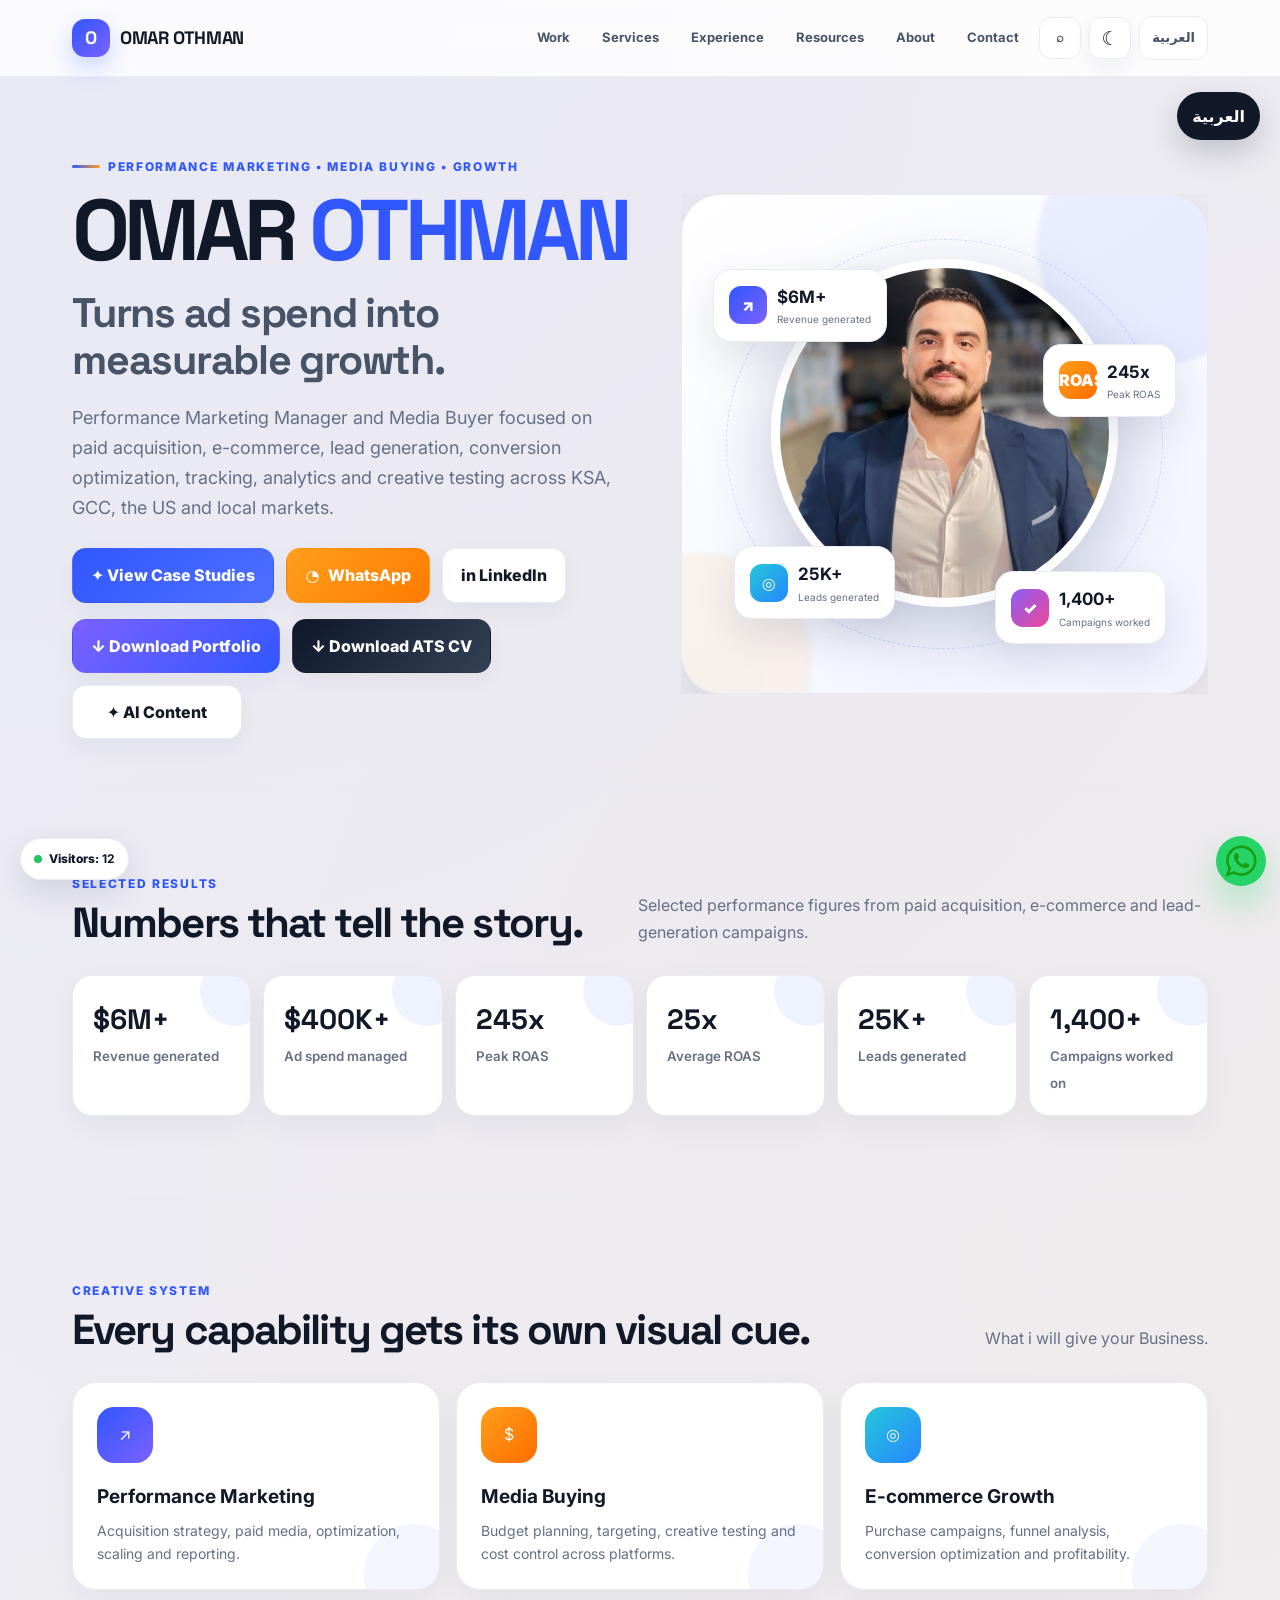
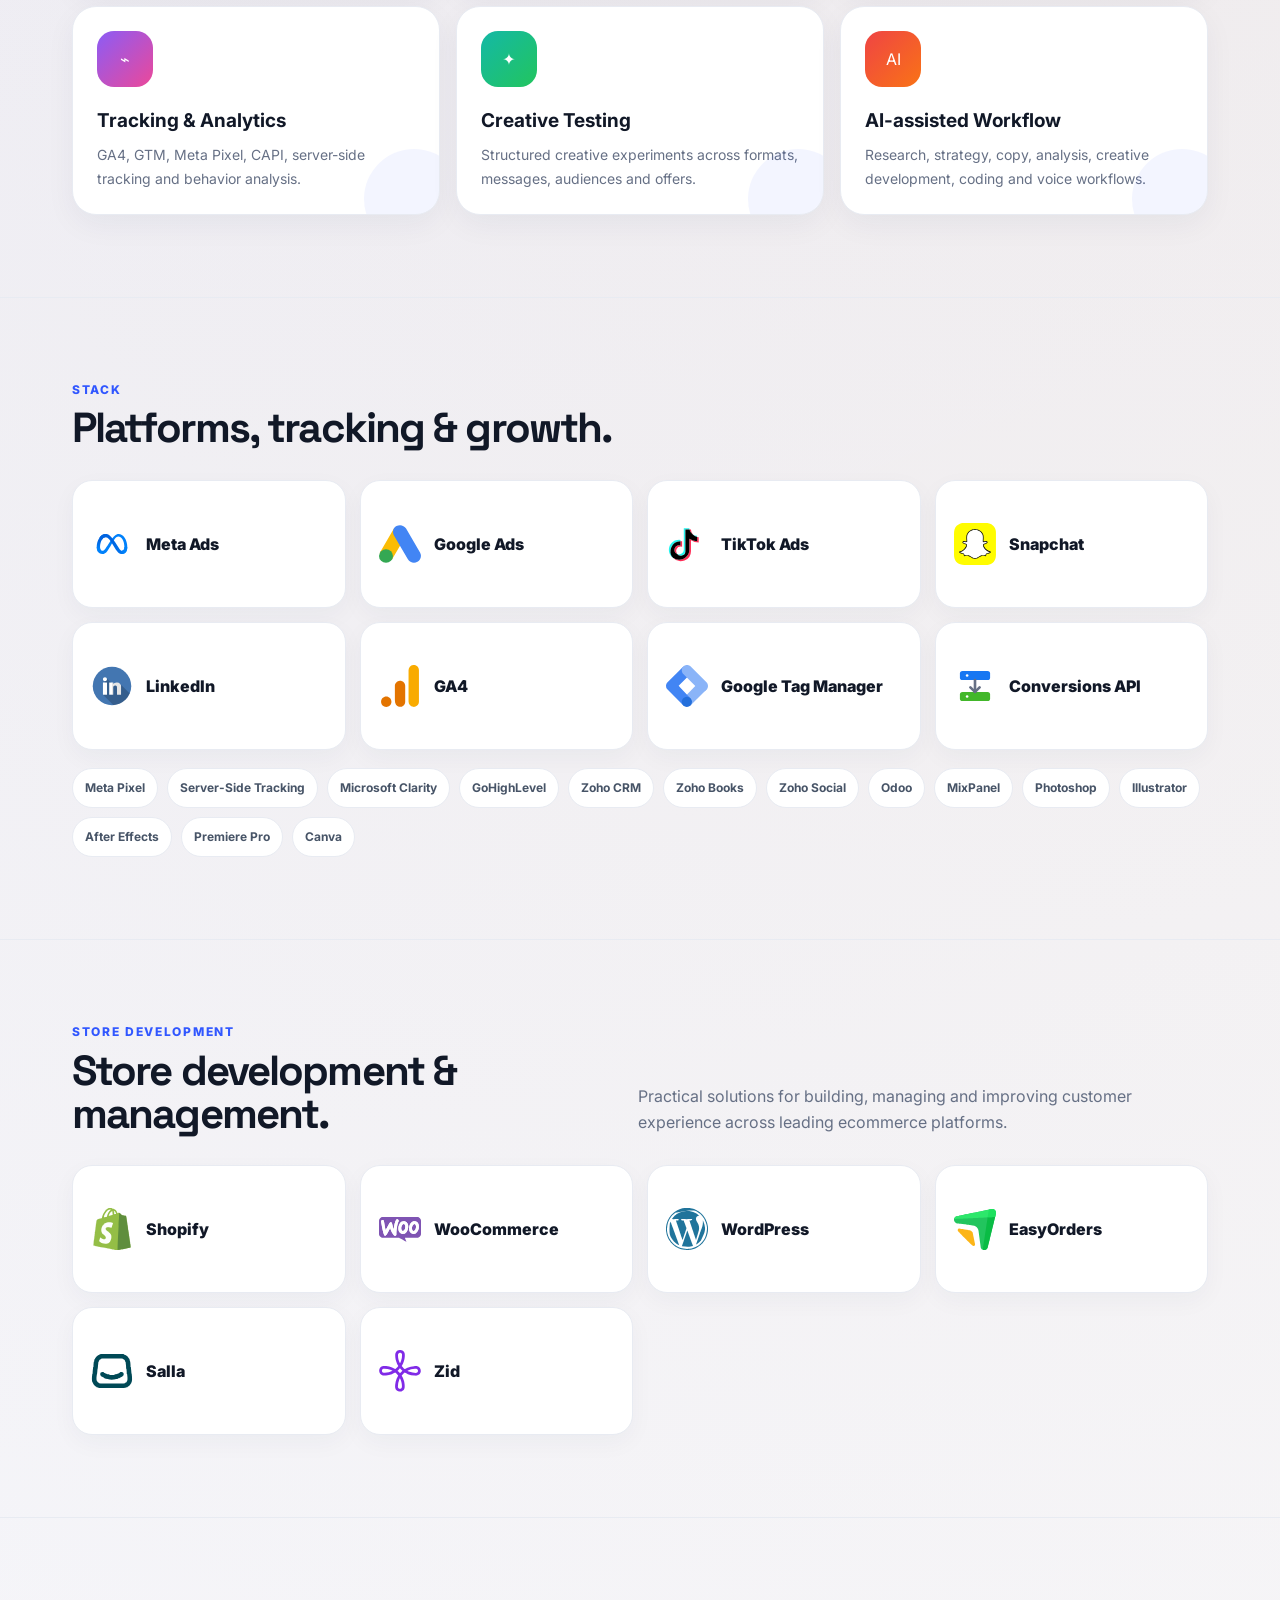
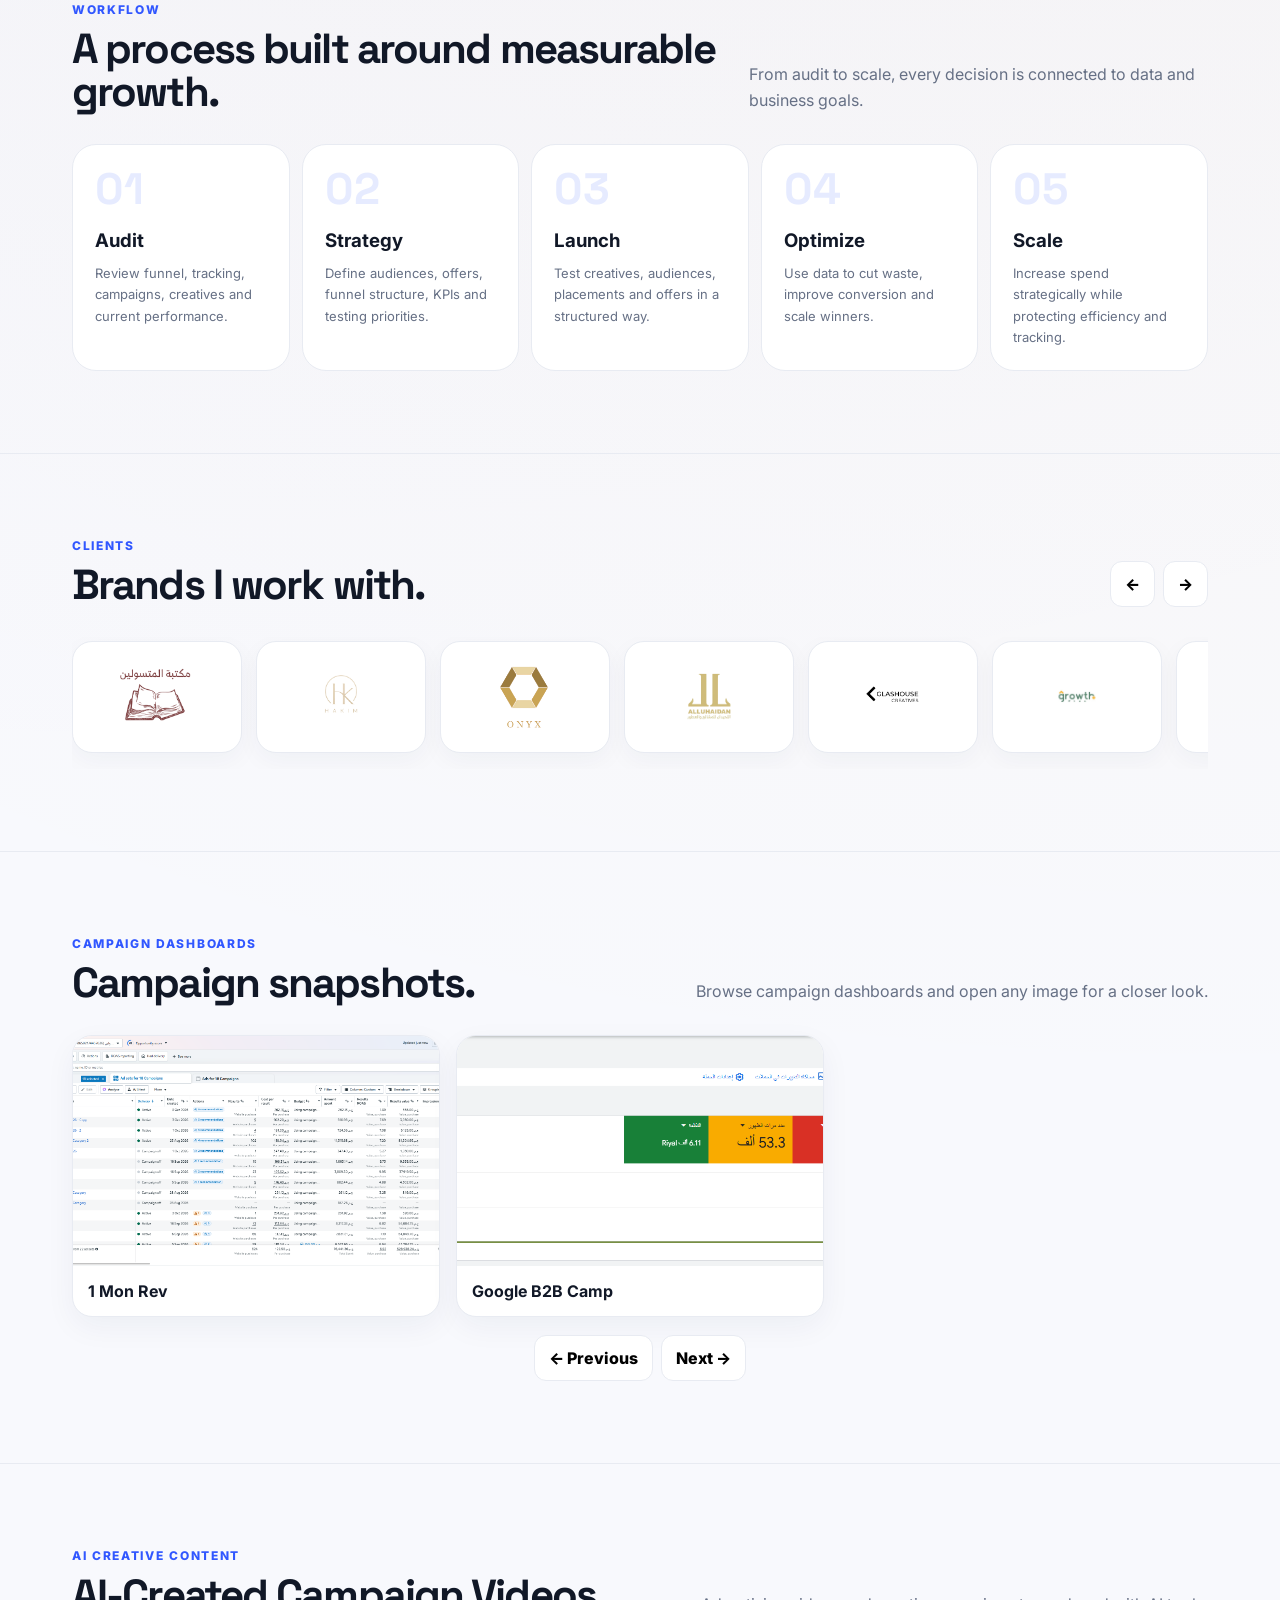
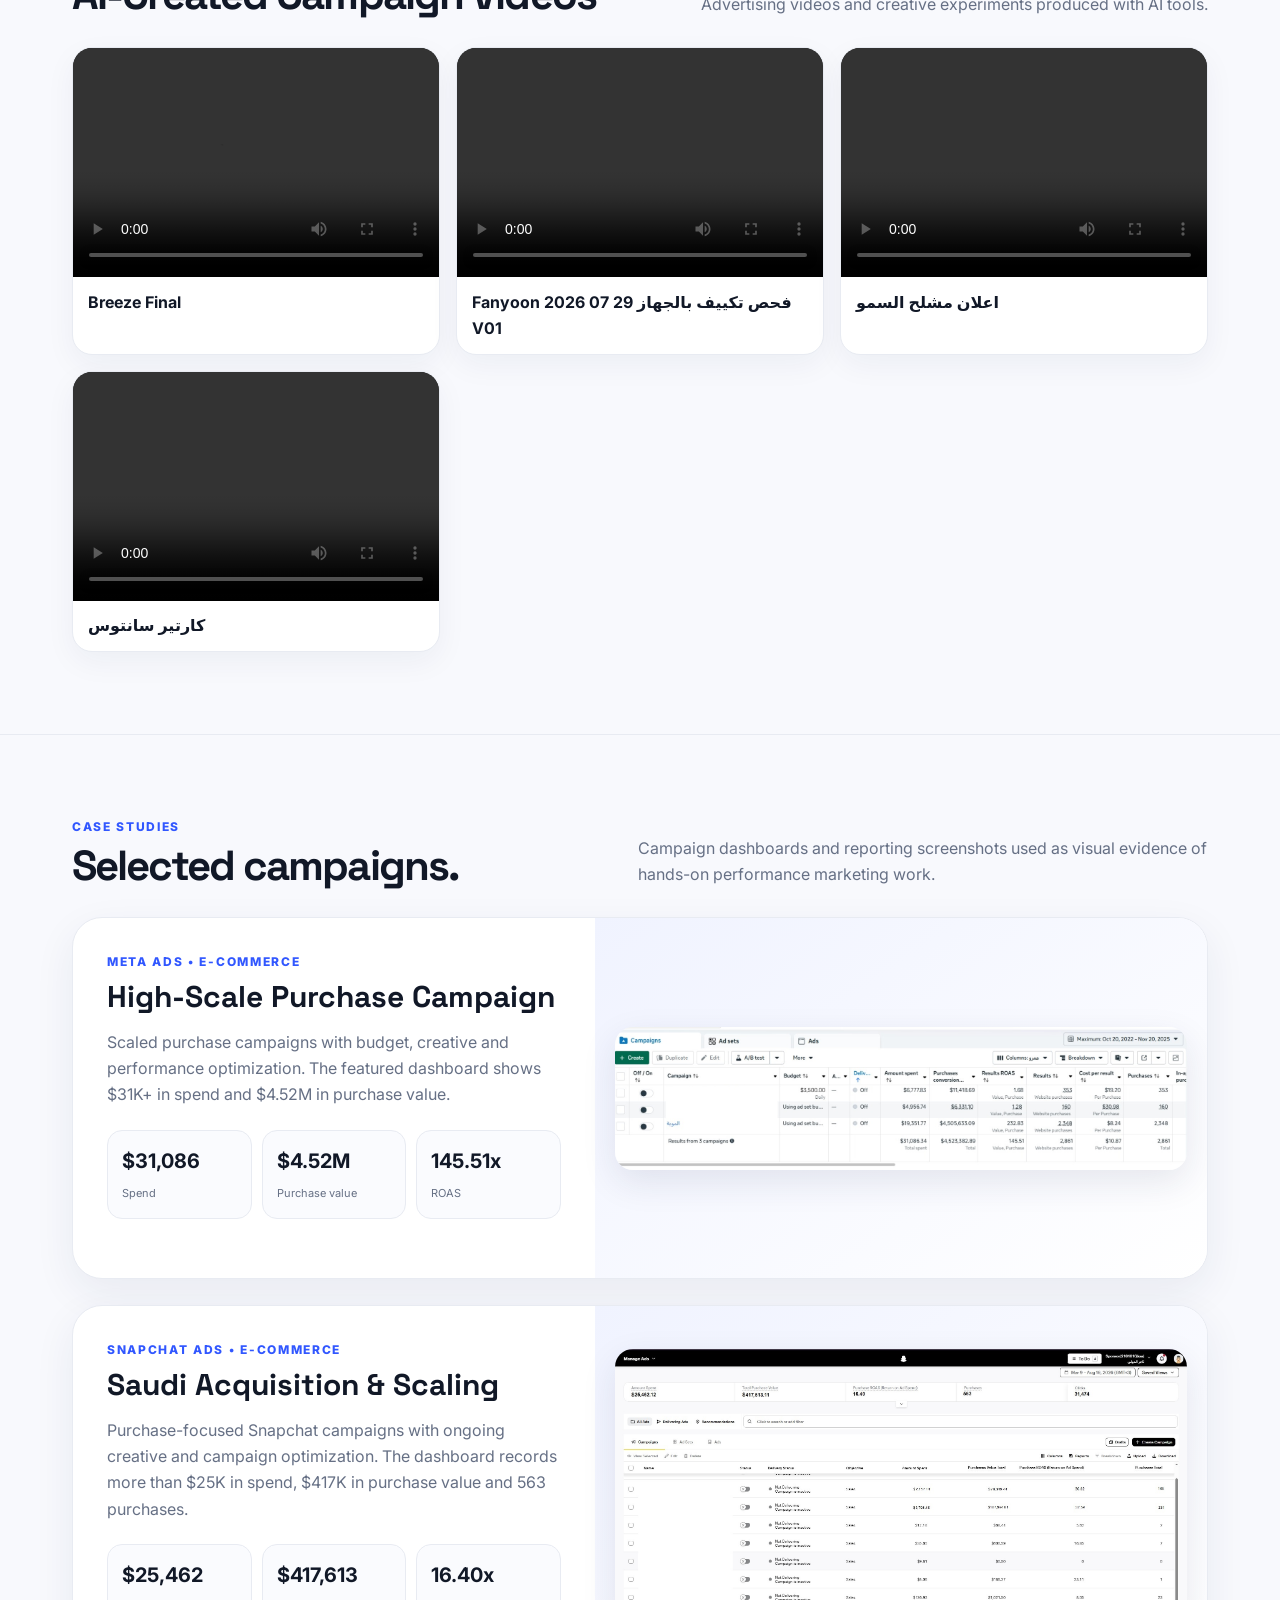
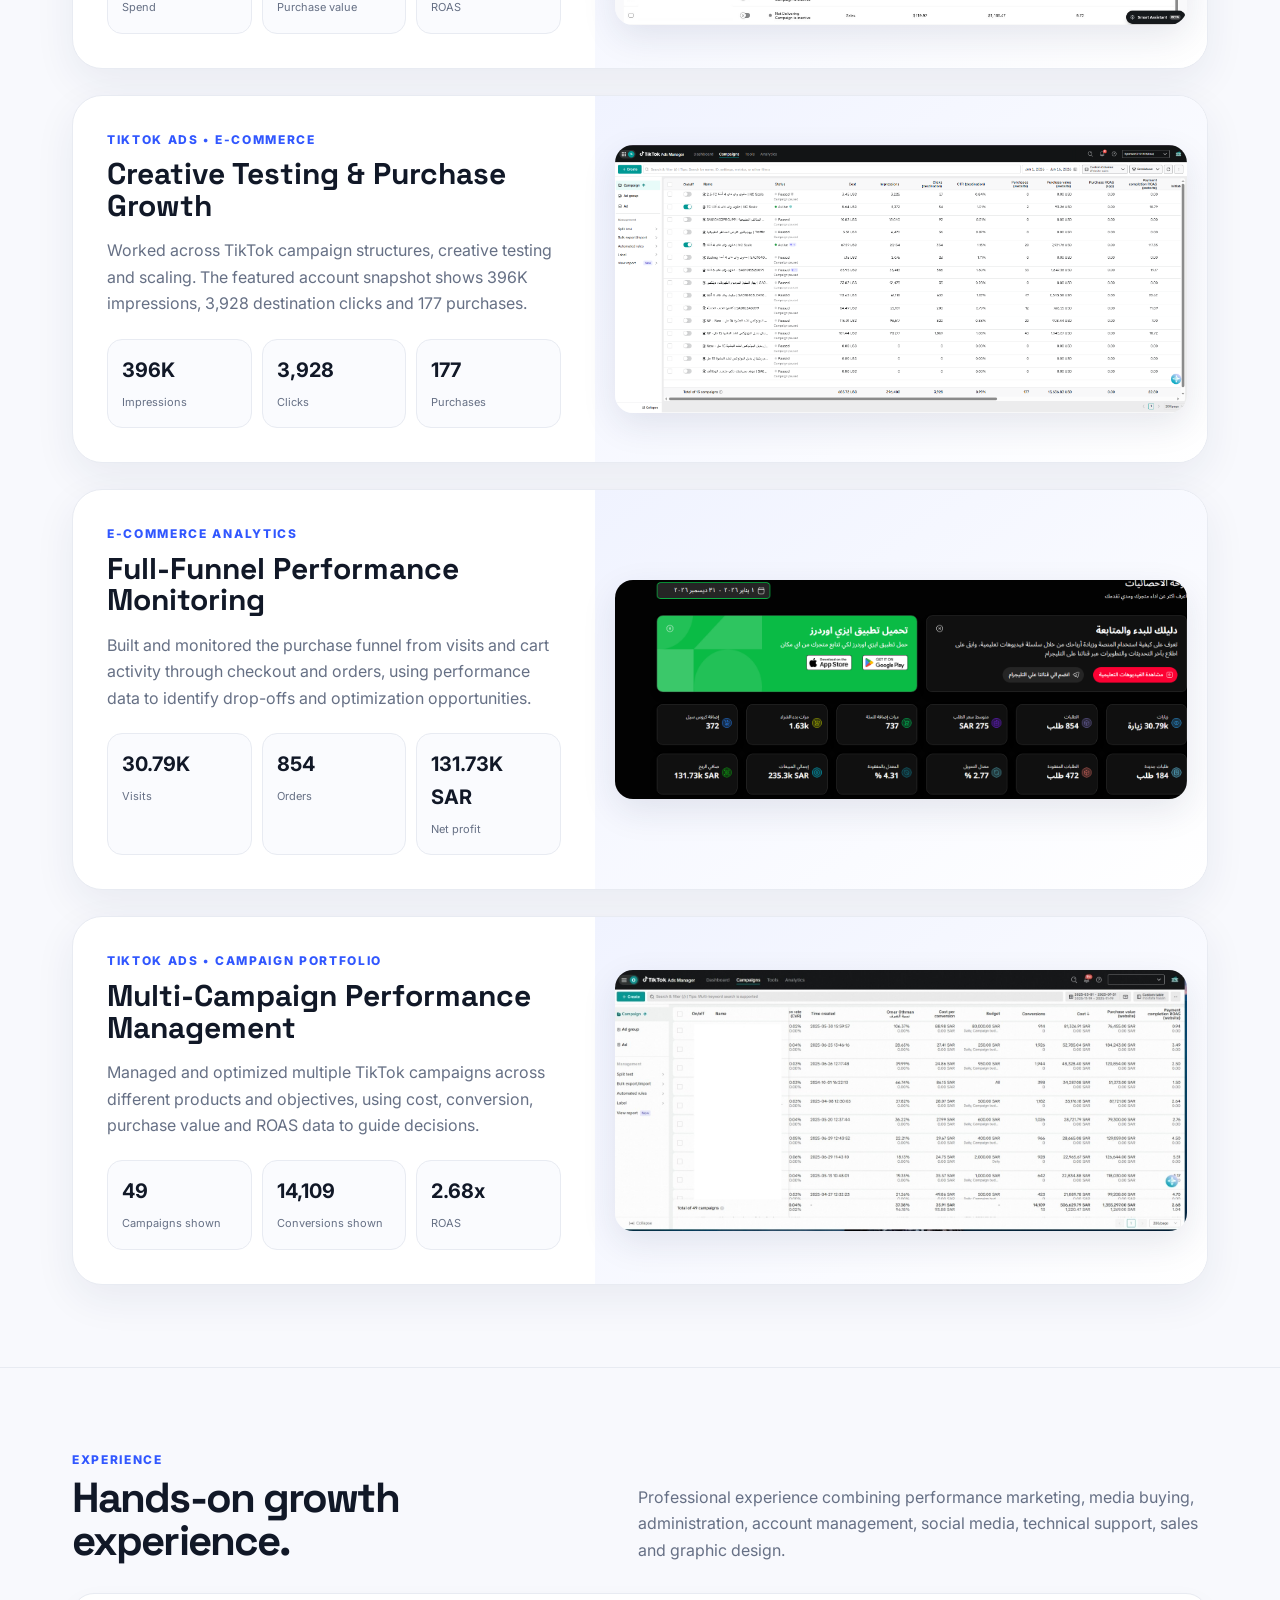
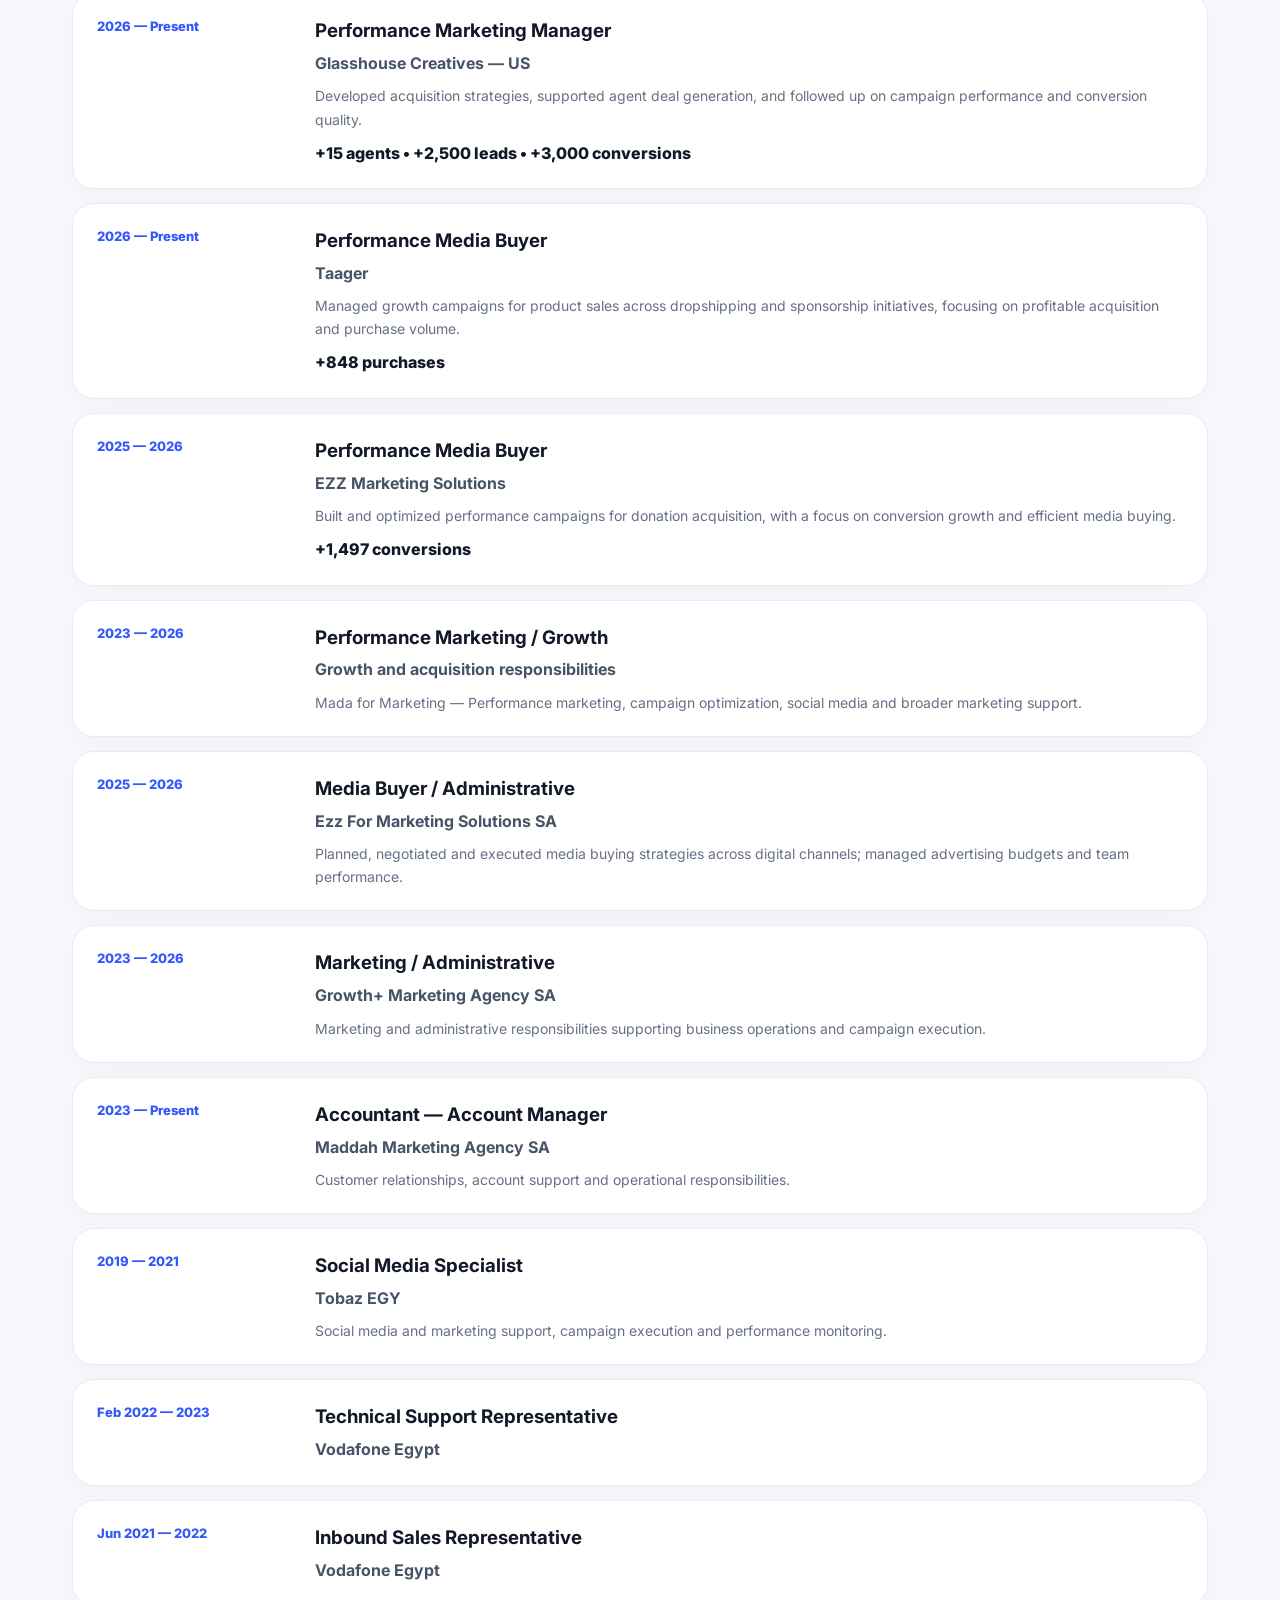
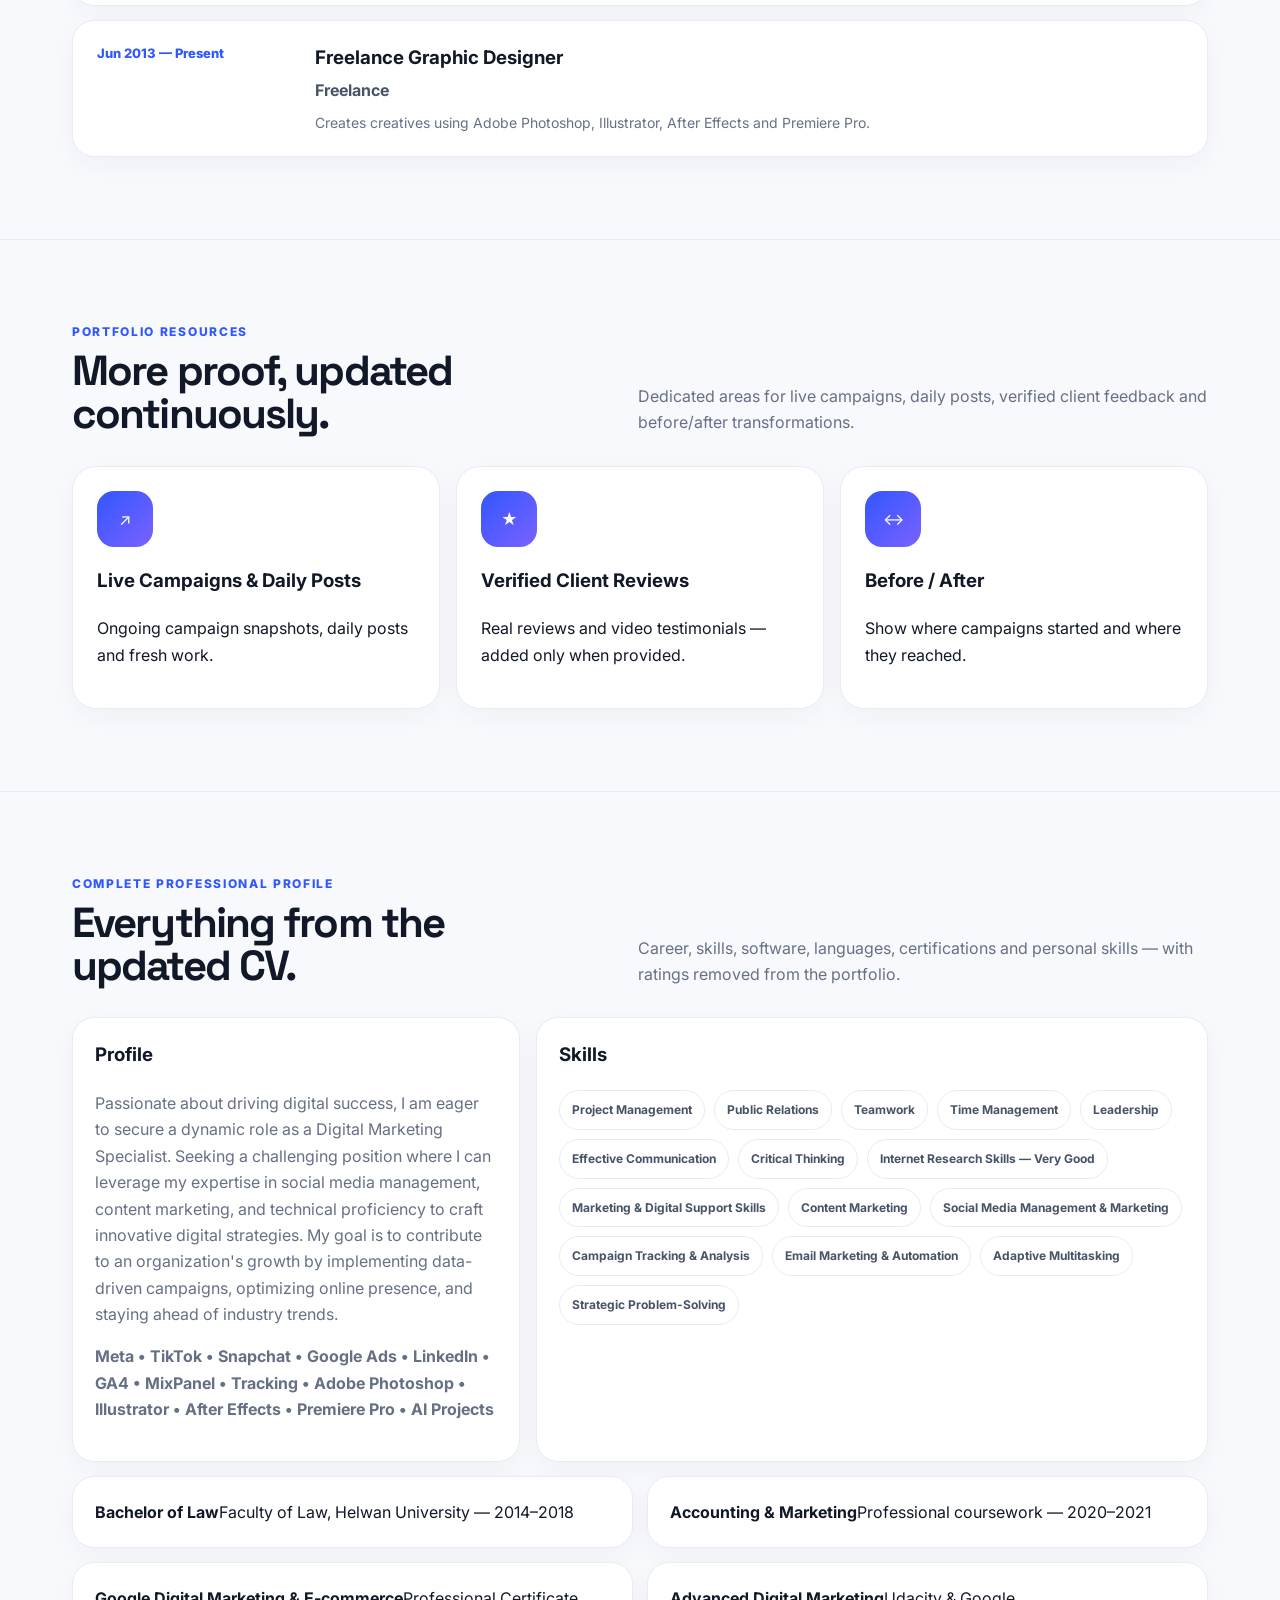
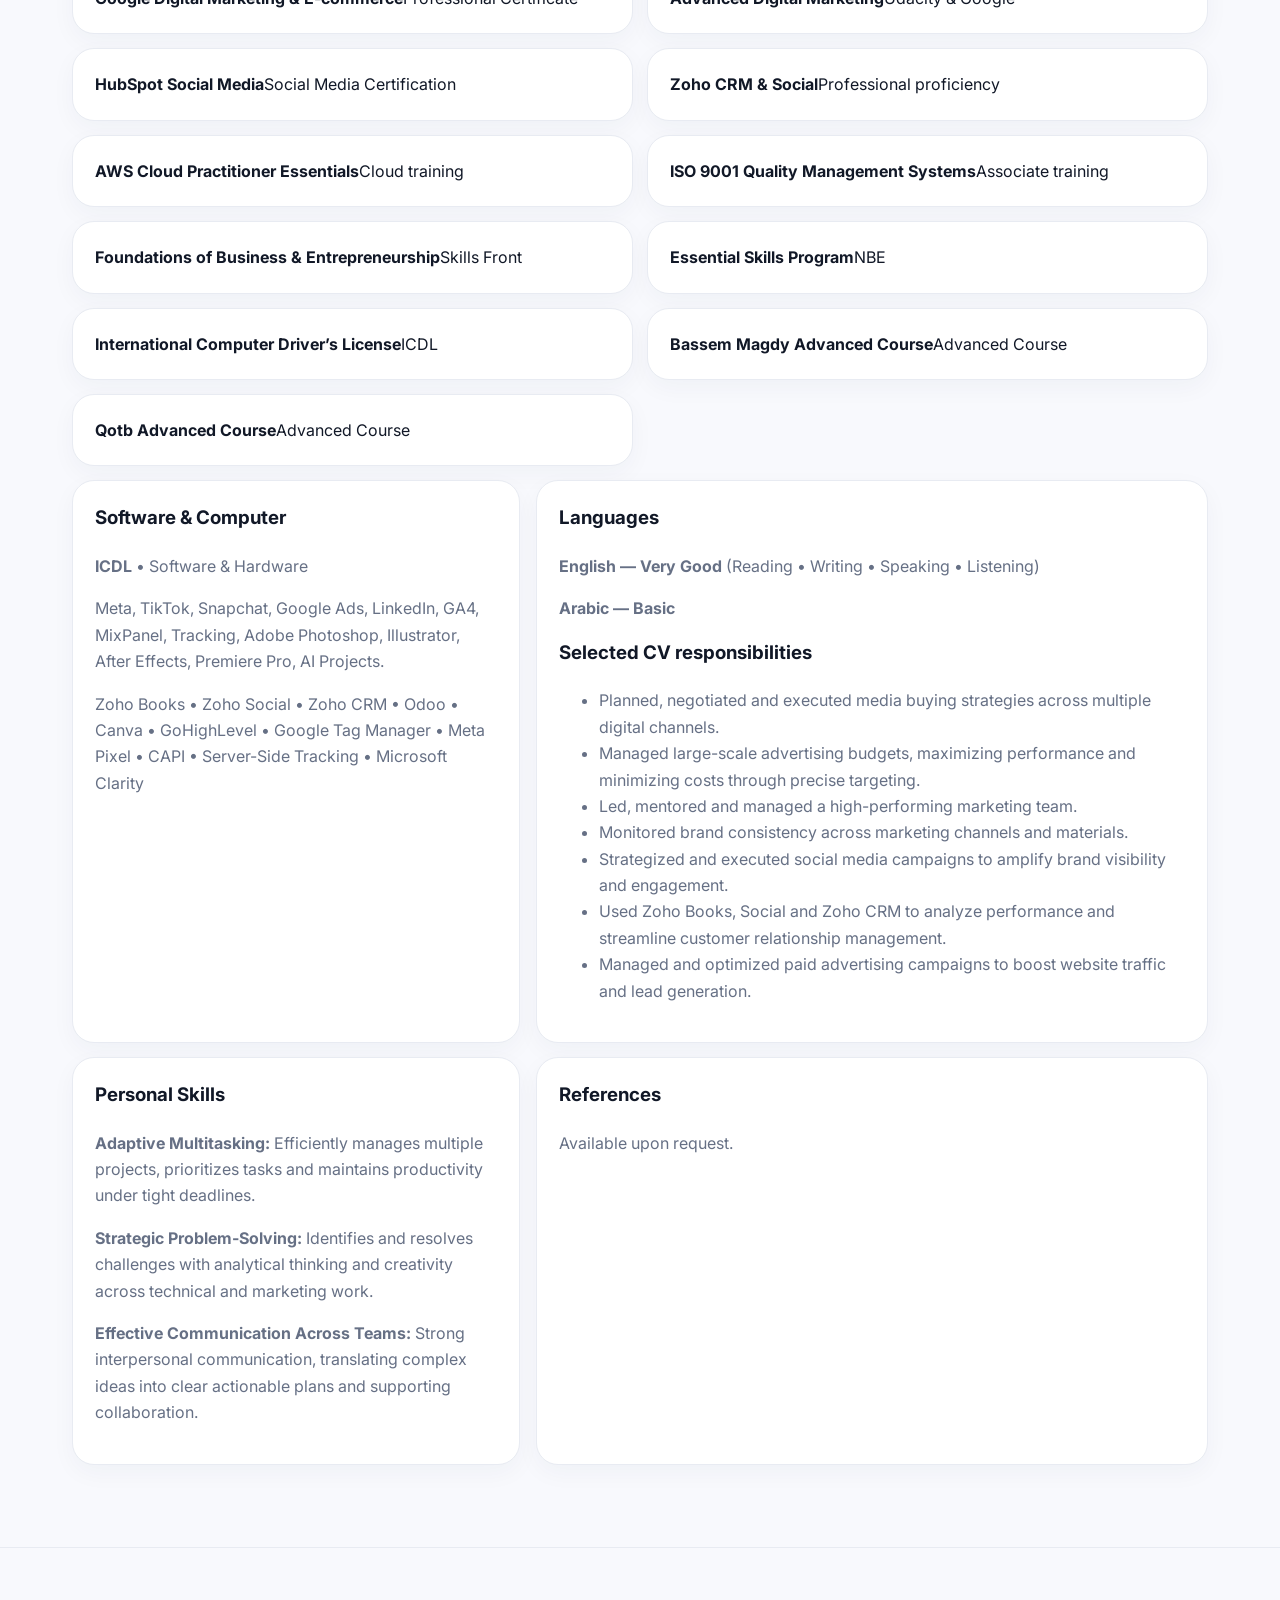
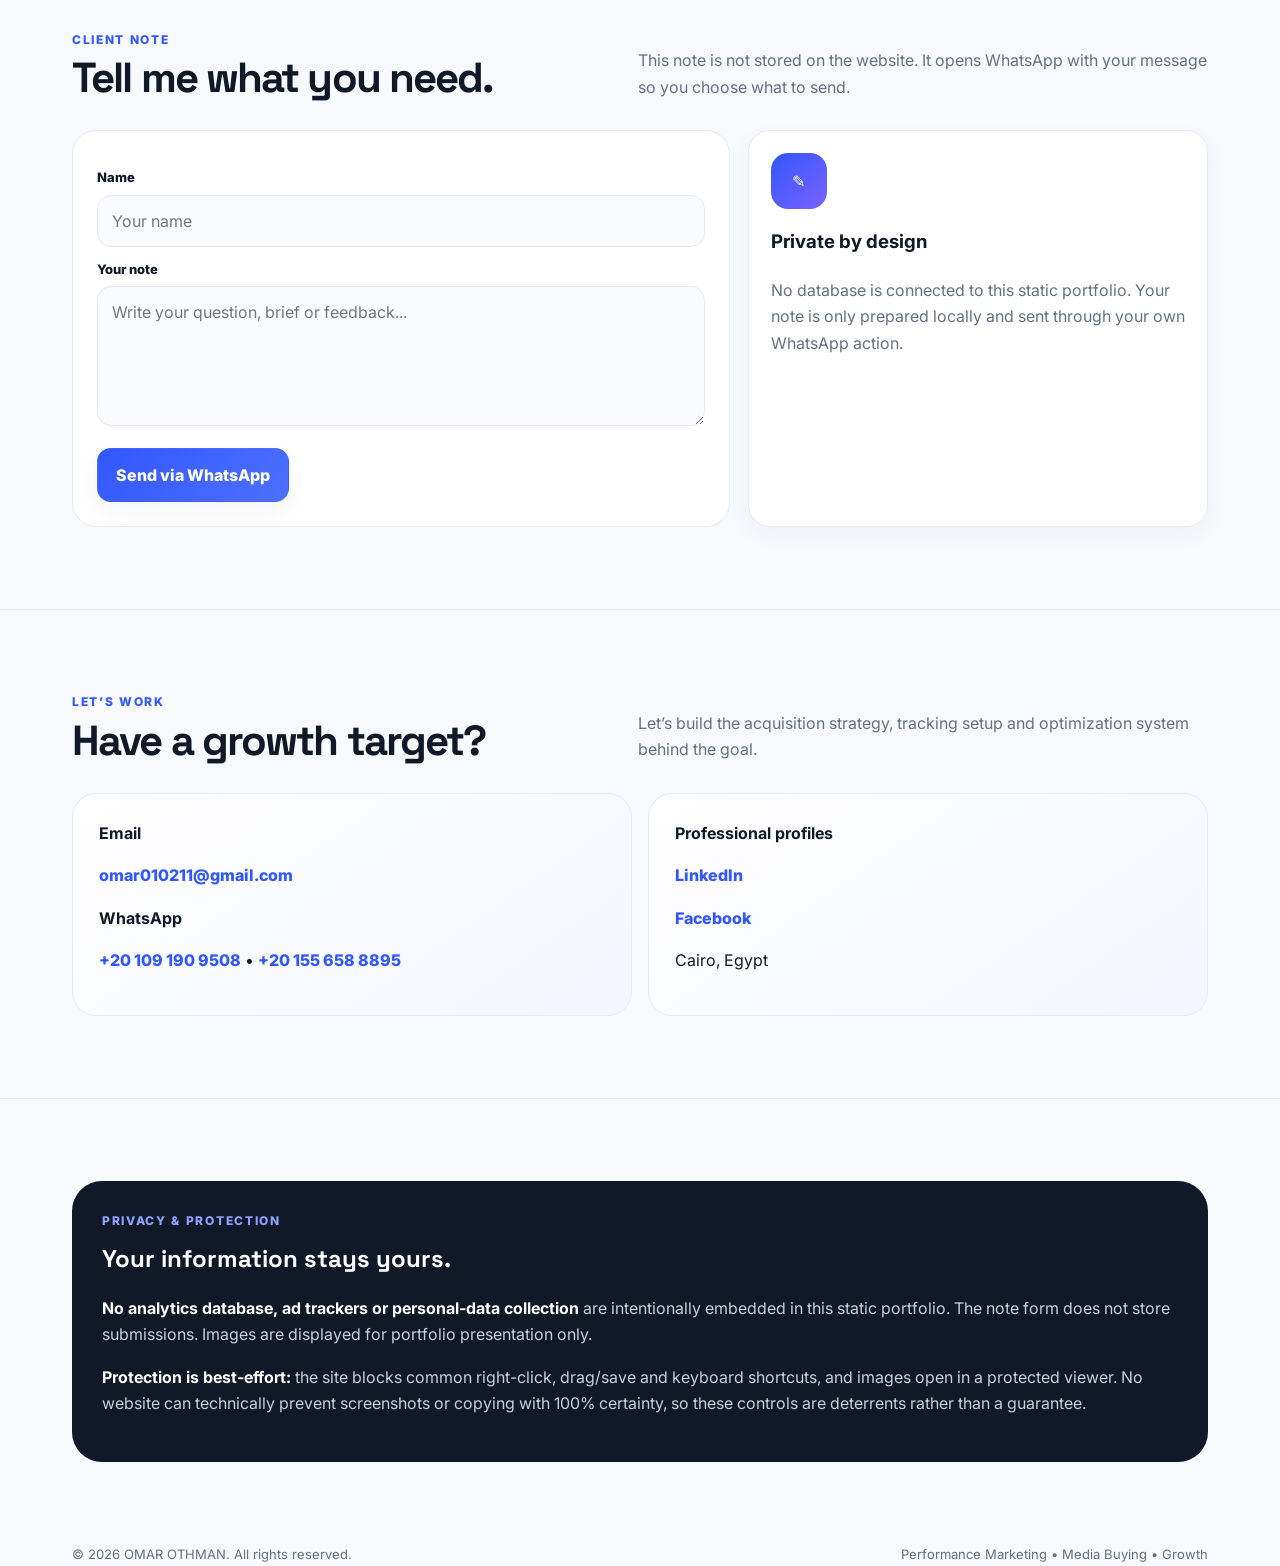
==== commit 50e7613e: "Update index.html" ====
--- a/index.html
+++ b/index.html
@@ -239,7 +239,7 @@
 <div class="platform"><img src="assets/icons/ga4.svg" alt="Google Analytics 4 logo"><span>GA4</span></div>
 <div class="platform"><img src="assets/icons/gtm.svg" alt="Google Tag Manager logo"><span>Google Tag Manager</span></div>
 <div class="platform"><img src="assets/icons/capi.svg" alt="Conversions API icon"><span>Conversions API</span></div>
-</div><div class="chips reveal"><span class="chip">Meta Pixel</span><span class="chip">Server-Side Tracking</span><span class="chip">Microsoft Clarity</span><span class="chip">GoHighLevel</span><span class="chip">Zoho CRM</span><span class="chip">Zoho Books</span><span class="chip">Zoho Social</span><span class="chip">Odoo</span><span class="chip">MaxPanel</span><span class="chip">Photoshop</span><span class="chip">Illustrator</span><span class="chip">After Effects</span><span class="chip">Premiere Pro</span><span class="chip">Canva</span></div></div></section>
+</div><div class="chips reveal"><span class="chip">Meta Pixel</span><span class="chip">Server-Side Tracking</span><span class="chip">Microsoft Clarity</span><span class="chip">GoHighLevel</span><span class="chip">Zoho CRM</span><span class="chip">Zoho Books</span><span class="chip">Zoho Social</span><span class="chip">Odoo</span><span class="chip">MixPanel</span><span class="chip">Photoshop</span><span class="chip">Illustrator</span><span class="chip">After Effects</span><span class="chip">Premiere Pro</span><span class="chip">Canva</span></div></div></section>
 <section id="store-development"><div class="wrap"><div class="section-head reveal"><div><div class="section-kicker">Store development</div><h2>Store development & management.</h2></div><p>Practical solutions for building, managing and improving customer experience across leading ecommerce platforms.</p></div><div class="platforms reveal"><div class="platform"><img src="assets/icons/store/shopify.svg" alt="Shopify logo" loading="lazy"><span>Shopify</span></div><div class="platform"><img src="assets/icons/store/woocommerce.svg" alt="WooCommerce logo" loading="lazy"><span>WooCommerce</span></div><div class="platform"><img src="assets/icons/store/wordpress.svg" alt="WordPress logo" loading="lazy"><span>WordPress</span></div><div class="platform"><img src="assets/icons/store/easyorders.svg" alt="EasyOrders logo" loading="lazy"><span>EasyOrders</span></div><div class="platform"><img src="assets/icons/store/salla.svg" alt="Salla logo" loading="lazy"><span>Salla</span></div><div class="platform"><img src="assets/icons/store/zid.svg" alt="Zid logo" loading="lazy"><span>Zid</span></div></div></div></section>
 <section id="process"><div class="wrap"><div class="section-head reveal"><div><div class="section-kicker">Workflow</div><h2>A process built around measurable growth.</h2></div><p>From audit to scale, every decision is connected to data and business goals.</p></div><div class="process reveal"><div class="step"><div class="step-num">01</div><h3>Audit</h3><p>Review funnel, tracking, campaigns, creatives and current performance.</p></div><div class="step"><div class="step-num">02</div><h3>Strategy</h3><p>Define audiences, offers, funnel structure, KPIs and testing priorities.</p></div><div class="step"><div class="step-num">03</div><h3>Launch</h3><p>Test creatives, audiences, placements and offers in a structured way.</p></div><div class="step"><div class="step-num">04</div><h3>Optimize</h3><p>Use data to cut waste, improve conversion and scale winners.</p></div><div class="step"><div class="step-num">05</div><h3>Scale</h3><p>Increase spend strategically while protecting efficiency and tracking.</p></div></div></div></section>
 <section id="clients"><div class="wrap"><div class="section-head reveal"><div><div class="section-kicker">Clients</div><h2>Brands I work with.</h2></div><div class="logo-controls"><button data-logo-step="-1" aria-label="Previous">←</button><button data-logo-step="1" aria-label="Next">→</button></div></div><div class="logo-track reveal" id="clientLogoTrack"></div></div></section><section id="campaign-gallery"><div class="wrap"><div class="section-head reveal"><div><div class="section-kicker">Campaign dashboards</div><h2>Campaign snapshots.</h2></div><p>Browse campaign dashboards and open any image for a closer look.</p></div><div class="dashboard-grid reveal" id="campaignDashboardGrid"></div><div class="campaign-nav" id="campaignDashboardNav" hidden><button data-campaign-step="-1">← Previous</button><button data-campaign-step="1">Next →</button></div></div></section><section id="ai-videos"><div class="wrap"><div class="section-head reveal"><div><div class="section-kicker">AI creative content</div><h2>AI-Created Campaign Videos</h2></div><p>Advertising videos and creative experiments produced with AI tools.</p></div><div class="ai-video-grid" id="aiCampaignVideos"></div></div></section><section id="work"><div class="wrap"><div class="section-head reveal"><div><div class="section-kicker">Case studies</div><h2>Selected campaigns.</h2></div><p>Campaign dashboards and reporting screenshots used as visual evidence of hands-on performance marketing work.</p></div><div class="cases">
@@ -265,9 +265,9 @@
 <a class="feature-link" href="client-reviews.html"><div class="motion-icon">★</div><h3>Verified Client Reviews</h3><p>Real reviews and video testimonials — added only when provided.</p></a>
 <a class="feature-link" href="before-after.html"><div class="motion-icon">↔</div><h3>Before / After</h3><p>Show where campaigns started and where they reached.</p></a>
 </div></div></section>
-<section id="about"><div class="wrap"><div class="section-head reveal"><div><div class="section-kicker">Complete professional profile</div><h2>Everything from the updated CV.</h2></div><p>Career, skills, software, languages, certifications and personal skills — with ratings removed from the portfolio.</p></div><div class="about"><div class="card reveal"><h3>Profile</h3><p>Passionate about driving digital success, I am eager to secure a dynamic role as a Digital Marketing Specialist. Seeking a challenging position where I can leverage my expertise in social media management, content marketing, and technical proficiency to craft innovative digital strategies. My goal is to contribute to an organization's growth by implementing data-driven campaigns, optimizing online presence, and staying ahead of industry trends.</p><p><b>Meta • TikTok • Snapchat • Google Ads • LinkedIn • GA4 • MaxPanel • Tracking • Adobe Photoshop • Illustrator • After Effects • Premiere Pro • AI Projects</b></p></div><div class="card reveal"><h3>Skills</h3><div class="chips"><span class="chip">Project Management</span><span class="chip">Public Relations</span><span class="chip">Teamwork</span><span class="chip">Time Management</span><span class="chip">Leadership</span><span class="chip">Effective Communication</span><span class="chip">Critical Thinking</span><span class="chip">Internet Research Skills — Very Good</span><span class="chip">Marketing & Digital Support Skills</span><span class="chip">Content Marketing</span><span class="chip">Social Media Management & Marketing</span><span class="chip">Campaign Tracking & Analysis</span><span class="chip">Email Marketing & Automation</span><span class="chip">Adaptive Multitasking</span><span class="chip">Strategic Problem-Solving</span></div></div></div>
+<section id="about"><div class="wrap"><div class="section-head reveal"><div><div class="section-kicker">Complete professional profile</div><h2>Everything from the updated CV.</h2></div><p>Career, skills, software, languages, certifications and personal skills — with ratings removed from the portfolio.</p></div><div class="about"><div class="card reveal"><h3>Profile</h3><p>Passionate about driving digital success, I am eager to secure a dynamic role as a Digital Marketing Specialist. Seeking a challenging position where I can leverage my expertise in social media management, content marketing, and technical proficiency to craft innovative digital strategies. My goal is to contribute to an organization's growth by implementing data-driven campaigns, optimizing online presence, and staying ahead of industry trends.</p><p><b>Meta • TikTok • Snapchat • Google Ads • LinkedIn • GA4 • MixPanel • Tracking • Adobe Photoshop • Illustrator • After Effects • Premiere Pro • AI Projects</b></p></div><div class="card reveal"><h3>Skills</h3><div class="chips"><span class="chip">Project Management</span><span class="chip">Public Relations</span><span class="chip">Teamwork</span><span class="chip">Time Management</span><span class="chip">Leadership</span><span class="chip">Effective Communication</span><span class="chip">Critical Thinking</span><span class="chip">Internet Research Skills — Very Good</span><span class="chip">Marketing & Digital Support Skills</span><span class="chip">Content Marketing</span><span class="chip">Social Media Management & Marketing</span><span class="chip">Campaign Tracking & Analysis</span><span class="chip">Email Marketing & Automation</span><span class="chip">Adaptive Multitasking</span><span class="chip">Strategic Problem-Solving</span></div></div></div>
 <div class="edu" style="margin-top:14px"><div class="card reveal"><b>Bachelor of Law</b><span>Faculty of Law, Helwan University — 2014–2018</span></div><div class="card reveal"><b>Accounting & Marketing</b><span>Professional coursework — 2020–2021</span></div><div class="card reveal"><b>Google Digital Marketing & E-commerce</b><span>Professional Certificate</span></div><div class="card reveal"><b>Advanced Digital Marketing</b><span>Udacity & Google</span></div><div class="card reveal"><b>HubSpot Social Media</b><span>Social Media Certification</span></div><div class="card reveal"><b>Zoho CRM & Social</b><span>Professional proficiency</span></div><div class="card reveal"><b>AWS Cloud Practitioner Essentials</b><span>Cloud training</span></div><div class="card reveal"><b>ISO 9001 Quality Management Systems</b><span>Associate training</span></div><div class="card reveal"><b>Foundations of Business & Entrepreneurship</b><span>Skills Front</span></div><div class="card reveal"><b>Essential Skills Program</b><span>NBE</span></div><div class="card reveal"><b>International Computer Driver’s License</b><span>ICDL</span></div><div class="card reveal"><b>Bassem Magdy Advanced Course</b><span>Advanced Course</span></div><div class="card reveal"><b>Qotb Advanced Course</b><span>Advanced Course</span></div></div>
-<div class="about" style="margin-top:14px"><div class="card reveal"><h3>Software & Computer</h3><p><b>ICDL</b> • Software & Hardware</p><p>Meta, TikTok, Snapchat, Google Ads, LinkedIn, GA4, MaxPanel, Tracking, Adobe Photoshop, Illustrator, After Effects, Premiere Pro, AI Projects.</p><p>Zoho Books • Zoho Social • Zoho CRM • Odoo • Canva • GoHighLevel • Google Tag Manager • Meta Pixel • CAPI • Server-Side Tracking • Microsoft Clarity</p></div><div class="card reveal"><h3>Languages</h3><p><b>English — Very Good</b> (Reading • Writing • Speaking • Listening)</p><p><b>Arabic — Basic</b></p><h3>Selected CV responsibilities</h3><ul><li>Planned, negotiated and executed media buying strategies across multiple digital channels.</li><li>Managed large-scale advertising budgets, maximizing performance and minimizing costs through precise targeting.</li><li>Led, mentored and managed a high-performing marketing team.</li><li>Monitored brand consistency across marketing channels and materials.</li><li>Strategized and executed social media campaigns to amplify brand visibility and engagement.</li><li>Used Zoho Books, Social and Zoho CRM to analyze performance and streamline customer relationship management.</li><li>Managed and optimized paid advertising campaigns to boost website traffic and lead generation.</li></ul></div></div>
+<div class="about" style="margin-top:14px"><div class="card reveal"><h3>Software & Computer</h3><p><b>ICDL</b> • Software & Hardware</p><p>Meta, TikTok, Snapchat, Google Ads, LinkedIn, GA4, MixPanel, Tracking, Adobe Photoshop, Illustrator, After Effects, Premiere Pro, AI Projects.</p><p>Zoho Books • Zoho Social • Zoho CRM • Odoo • Canva • GoHighLevel • Google Tag Manager • Meta Pixel • CAPI • Server-Side Tracking • Microsoft Clarity</p></div><div class="card reveal"><h3>Languages</h3><p><b>English — Very Good</b> (Reading • Writing • Speaking • Listening)</p><p><b>Arabic — Basic</b></p><h3>Selected CV responsibilities</h3><ul><li>Planned, negotiated and executed media buying strategies across multiple digital channels.</li><li>Managed large-scale advertising budgets, maximizing performance and minimizing costs through precise targeting.</li><li>Led, mentored and managed a high-performing marketing team.</li><li>Monitored brand consistency across marketing channels and materials.</li><li>Strategized and executed social media campaigns to amplify brand visibility and engagement.</li><li>Used Zoho Books, Social and Zoho CRM to analyze performance and streamline customer relationship management.</li><li>Managed and optimized paid advertising campaigns to boost website traffic and lead generation.</li></ul></div></div>
 <div class="about" style="margin-top:14px"><div class="card reveal"><h3>Personal Skills</h3><p><b>Adaptive Multitasking:</b> Efficiently manages multiple projects, prioritizes tasks and maintains productivity under tight deadlines.</p><p><b>Strategic Problem-Solving:</b> Identifies and resolves challenges with analytical thinking and creativity across technical and marketing work.</p><p><b>Effective Communication Across Teams:</b> Strong interpersonal communication, translating complex ideas into clear actionable plans and supporting collaboration.</p></div><div class="card reveal"><h3>References</h3><p>Available upon request.</p></div></div></div></section>
 <section id="note"><div class="wrap"><div class="section-head reveal"><div><div class="section-kicker">Client note</div><h2>Tell me what you need.</h2></div><p>This note is not stored on the website. It opens WhatsApp with your message so you choose what to send.</p></div><div class="note"><div class="formbox reveal"><label for="noteName">Name</label><input id="noteName" placeholder="Your name"><label for="noteText">Your note</label><textarea id="noteText" placeholder="Write your question, brief or feedback..."></textarea><button class="btn primary" id="sendNote" style="margin-top:14px">Send via WhatsApp</button></div><div class="card reveal"><div class="motion-icon">✎</div><h3>Private by design</h3><p>No database is connected to this static portfolio. Your note is only prepared locally and sent through your own WhatsApp action.</p></div></div></div></section>
 <section id="contact"><div class="wrap"><div class="section-head reveal"><div><div class="section-kicker">Let’s work</div><h2>Have a growth target?</h2></div><p>Let’s build the acquisition strategy, tracking setup and optimization system behind the goal.</p></div><div class="contact"><div class="contactbox reveal"><b>Email</b><p><a href="mailto:omar010211@gmail.com">omar010211@gmail.com</a></p><b>WhatsApp</b><p><a href="https://wa.me/201091909508" target="_blank">+20 109 190 9508</a> • <a href="https://wa.me/201556588895" target="_blank">+20 155 658 8895</a></p></div><div class="contactbox reveal"><b>Professional profiles</b><p><a href="https://www.linkedin.com/in/omar-othman-0090b6220" target="_blank">LinkedIn</a></p><p><a href="https://www.facebook.com/share/1DNkLyueES/" target="_blank">Facebook</a></p><p>Cairo, Egypt</p></div></div></div></section>
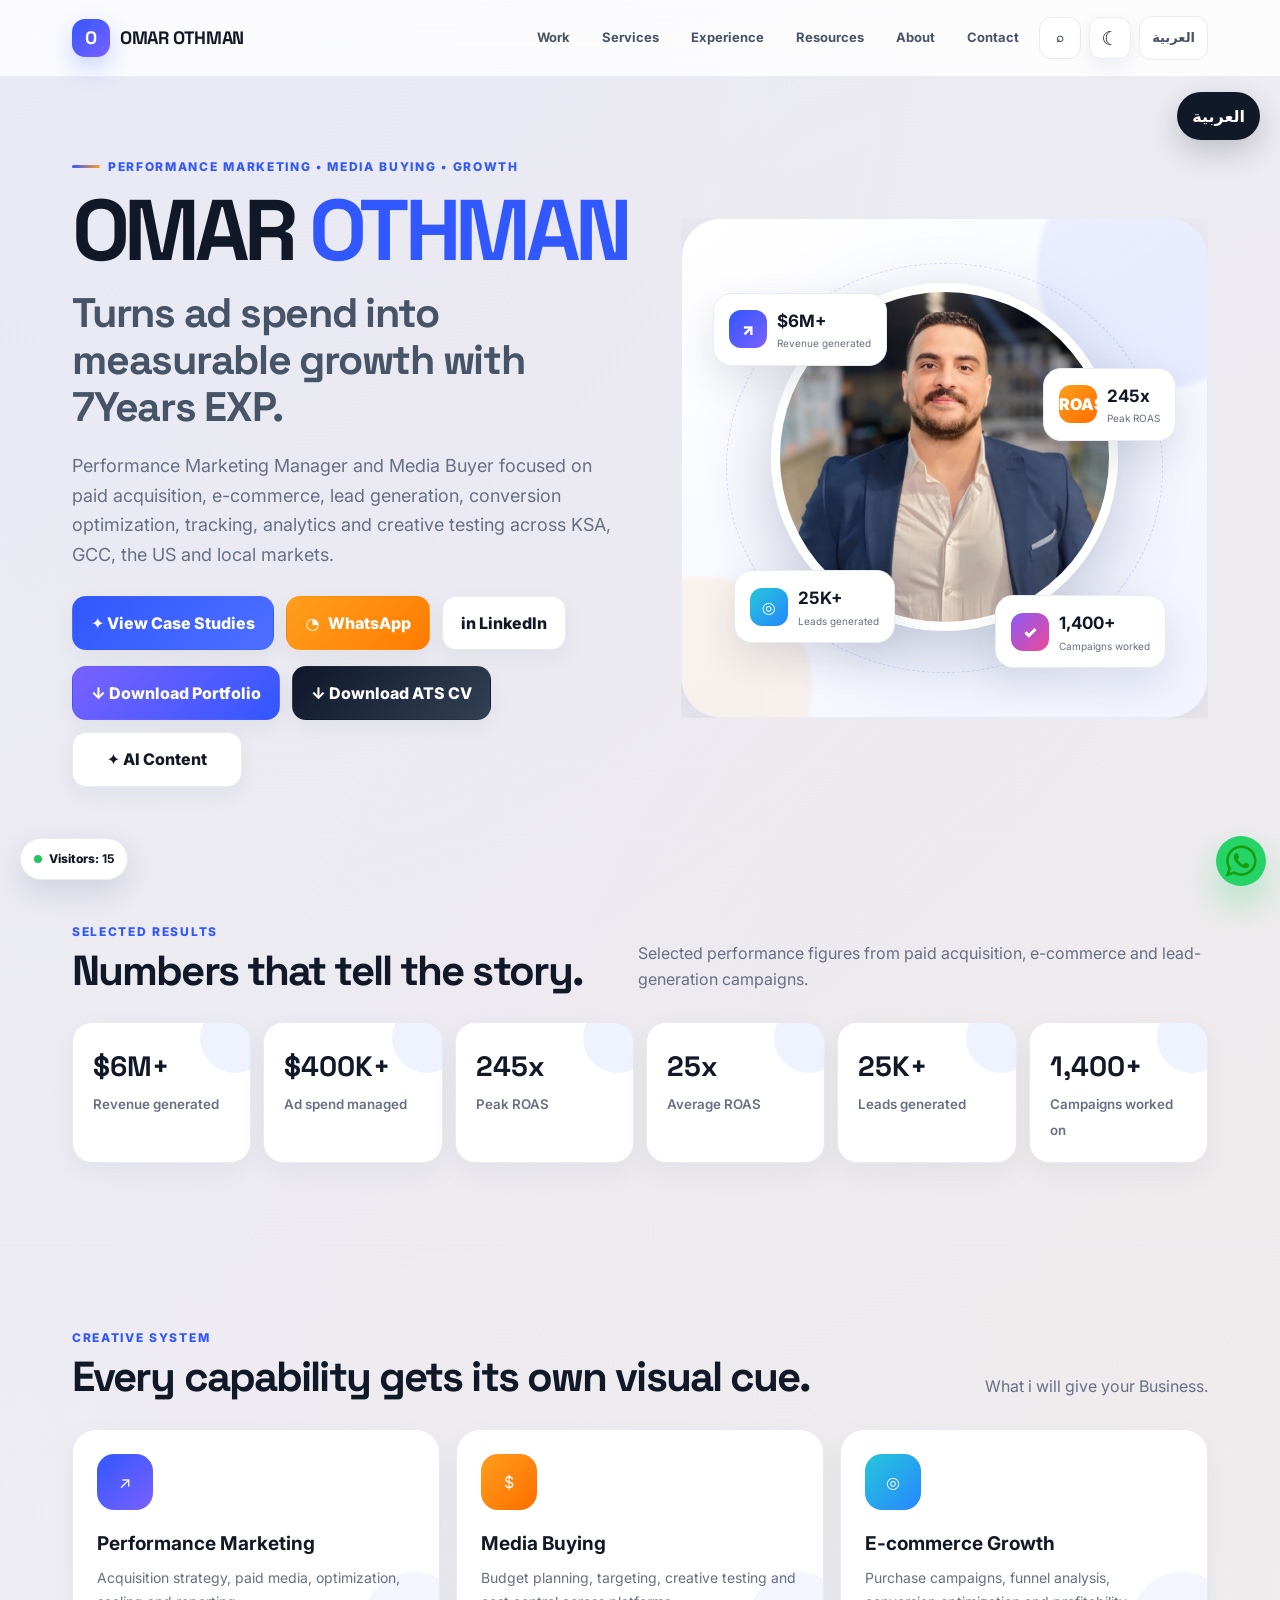
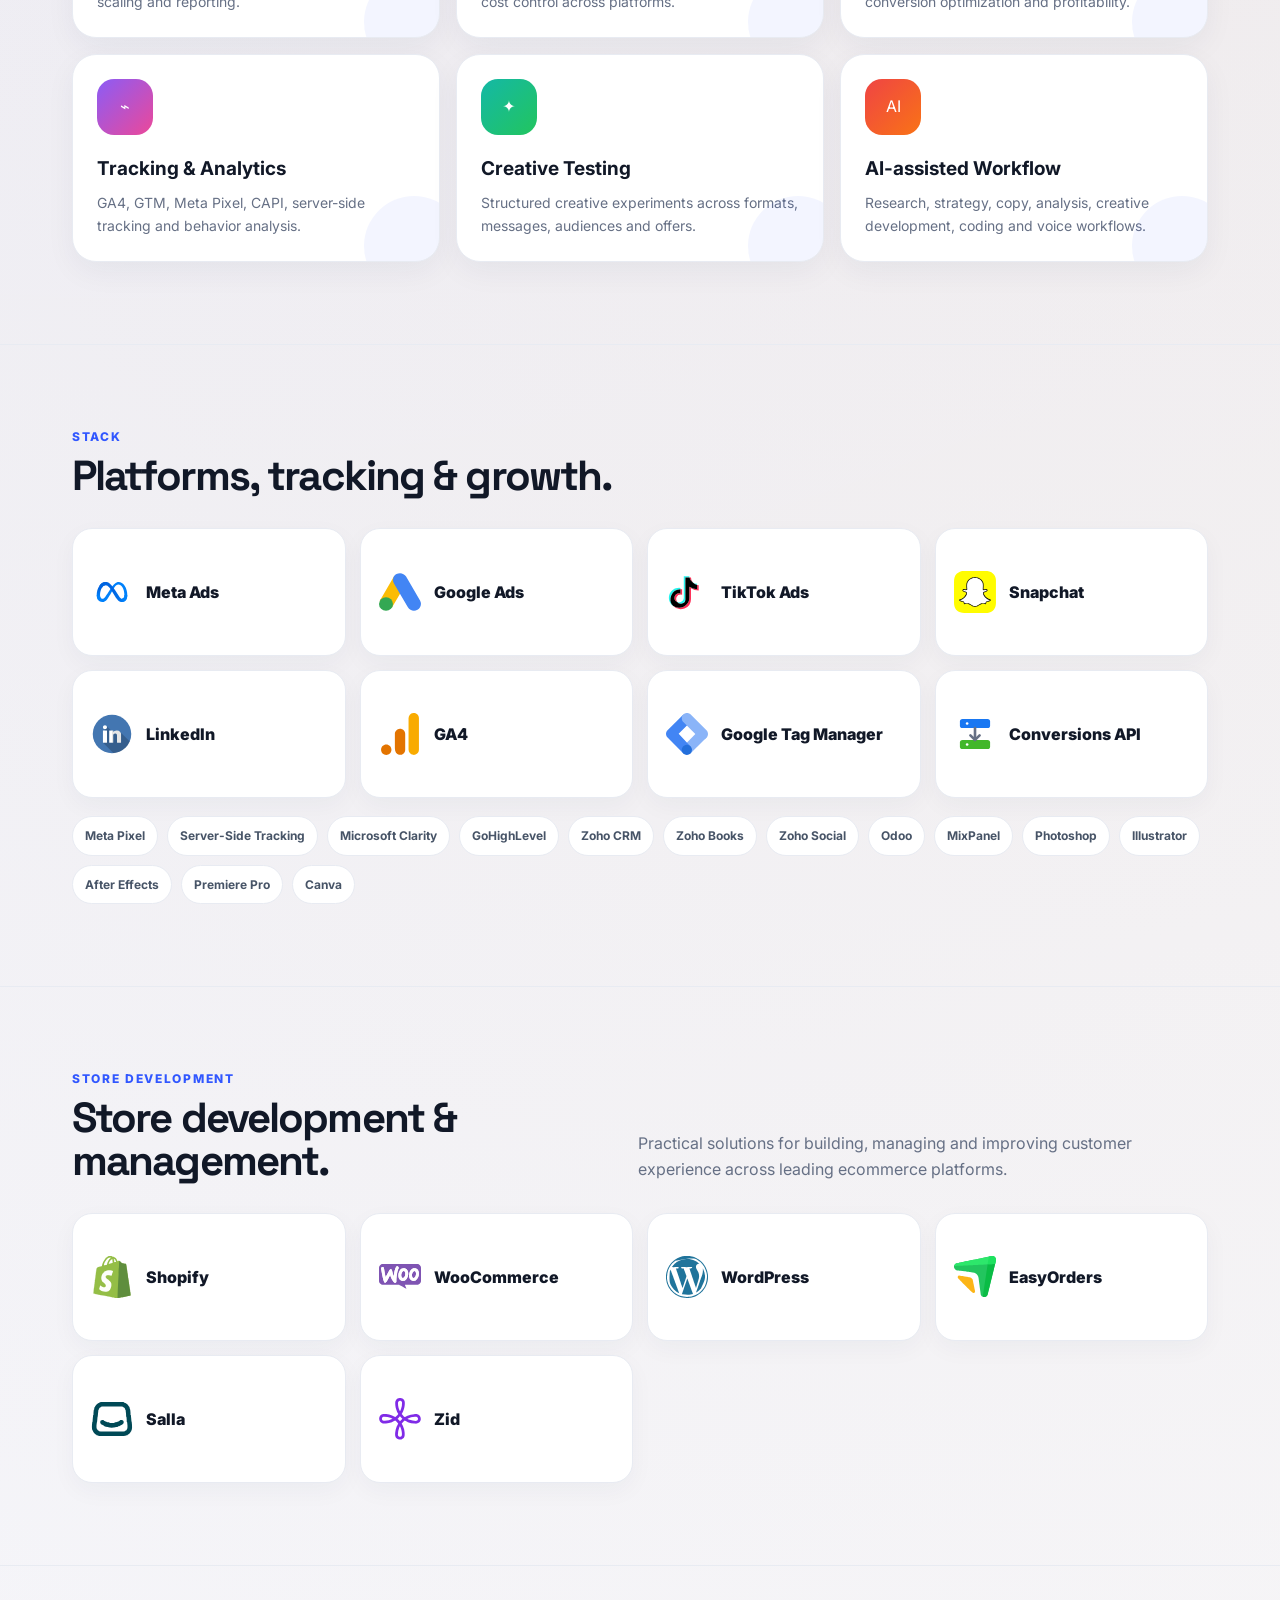
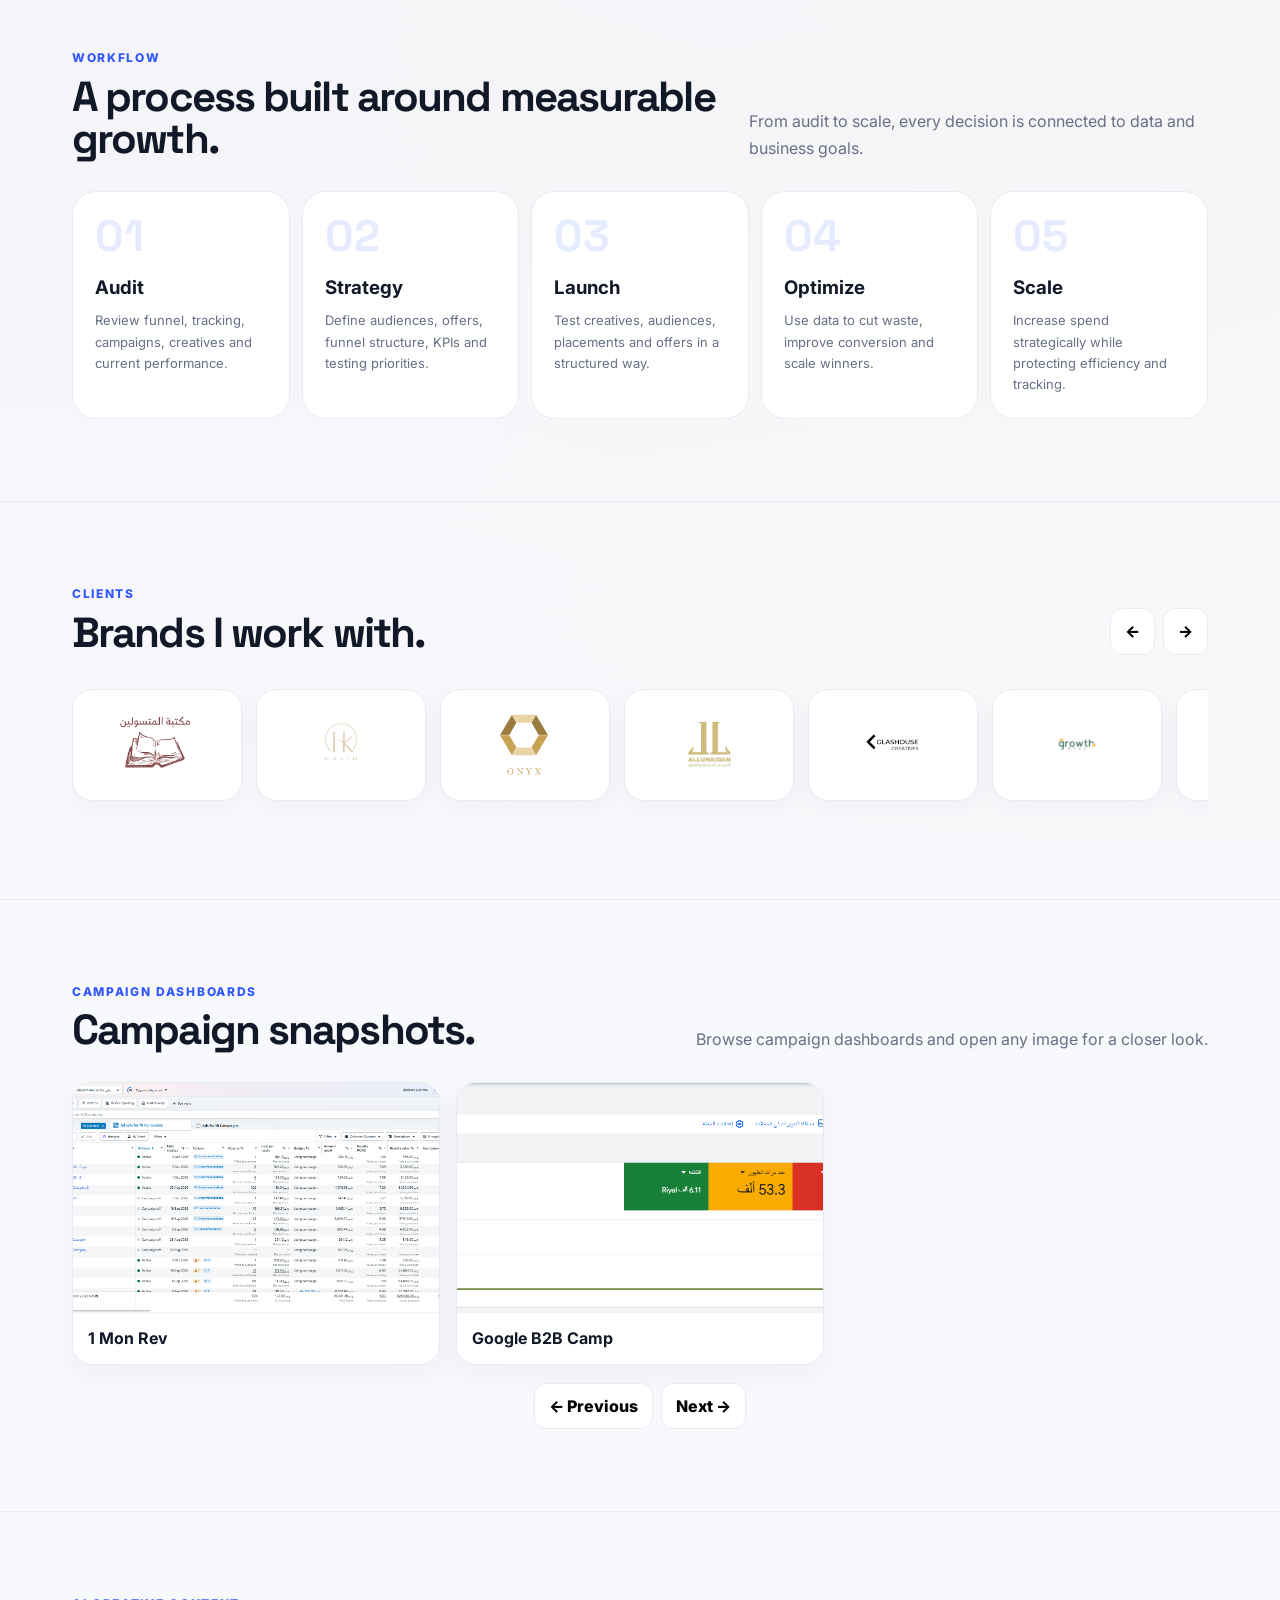
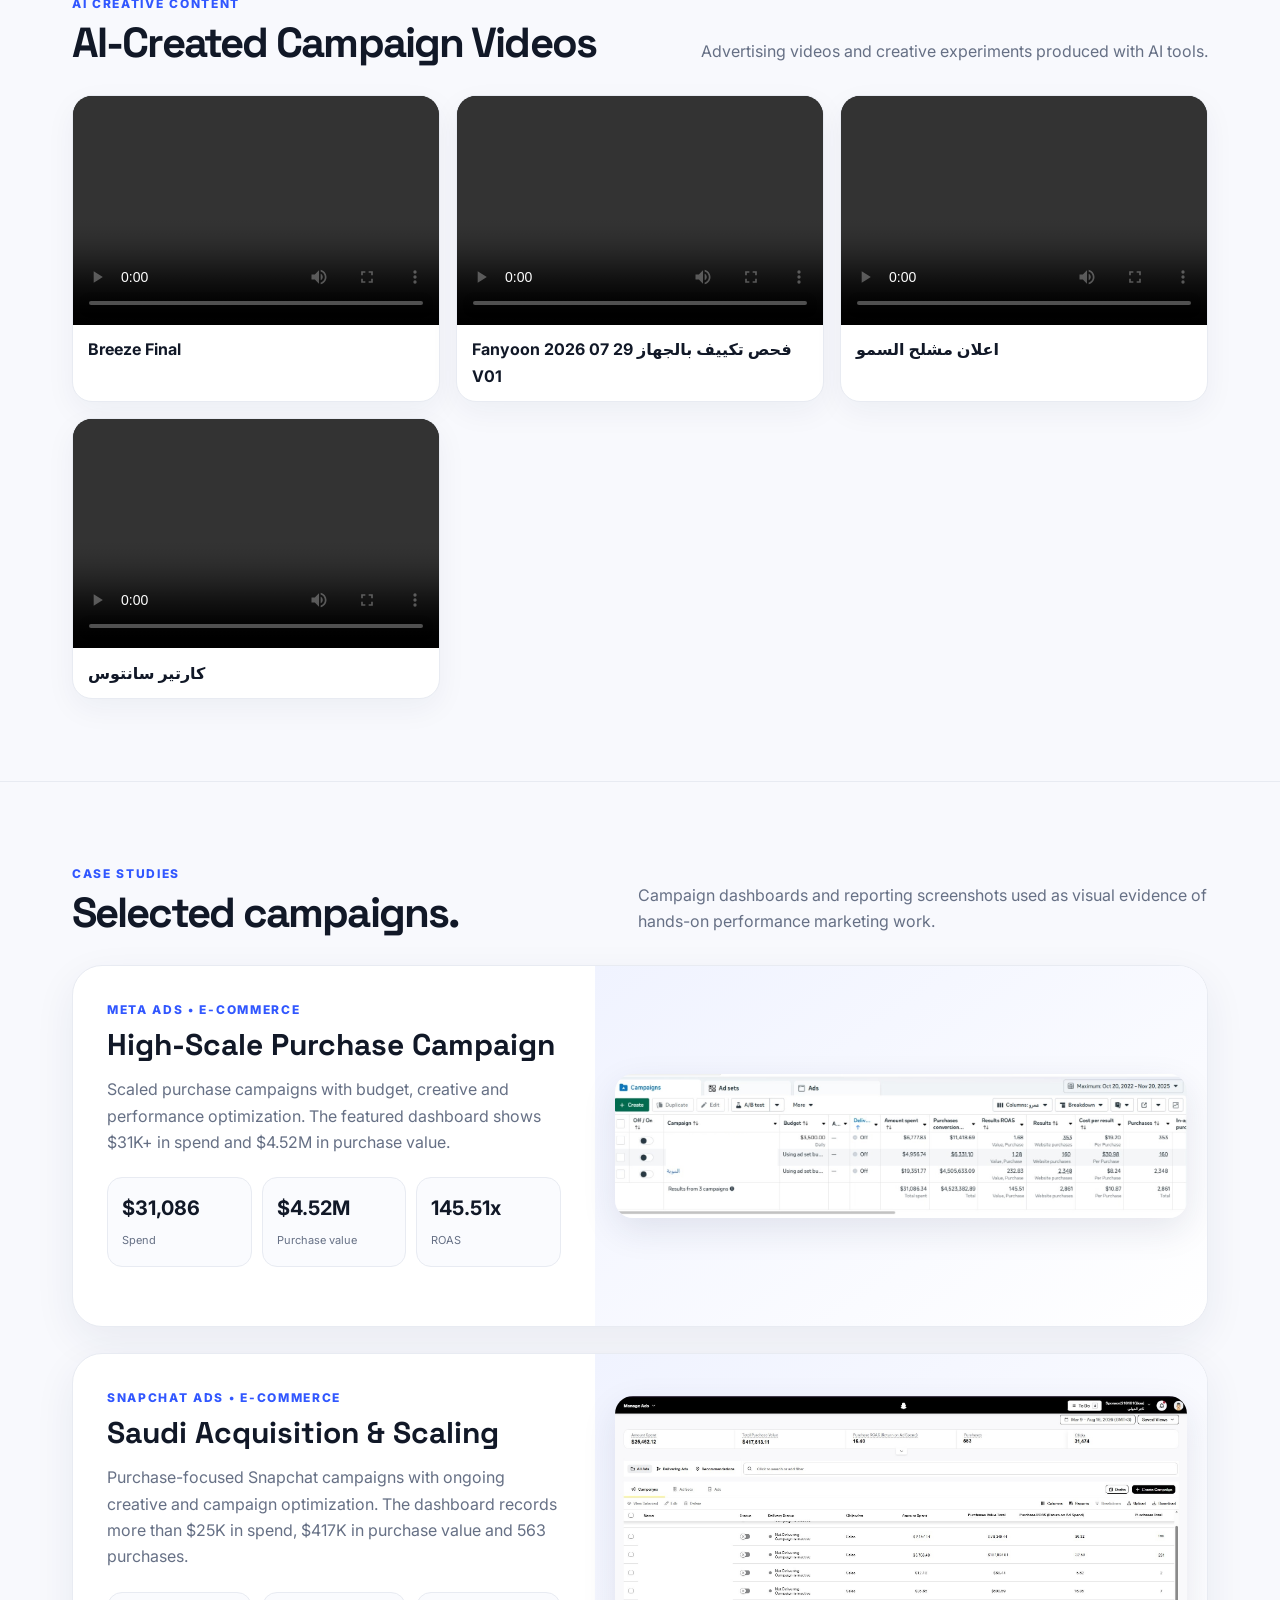
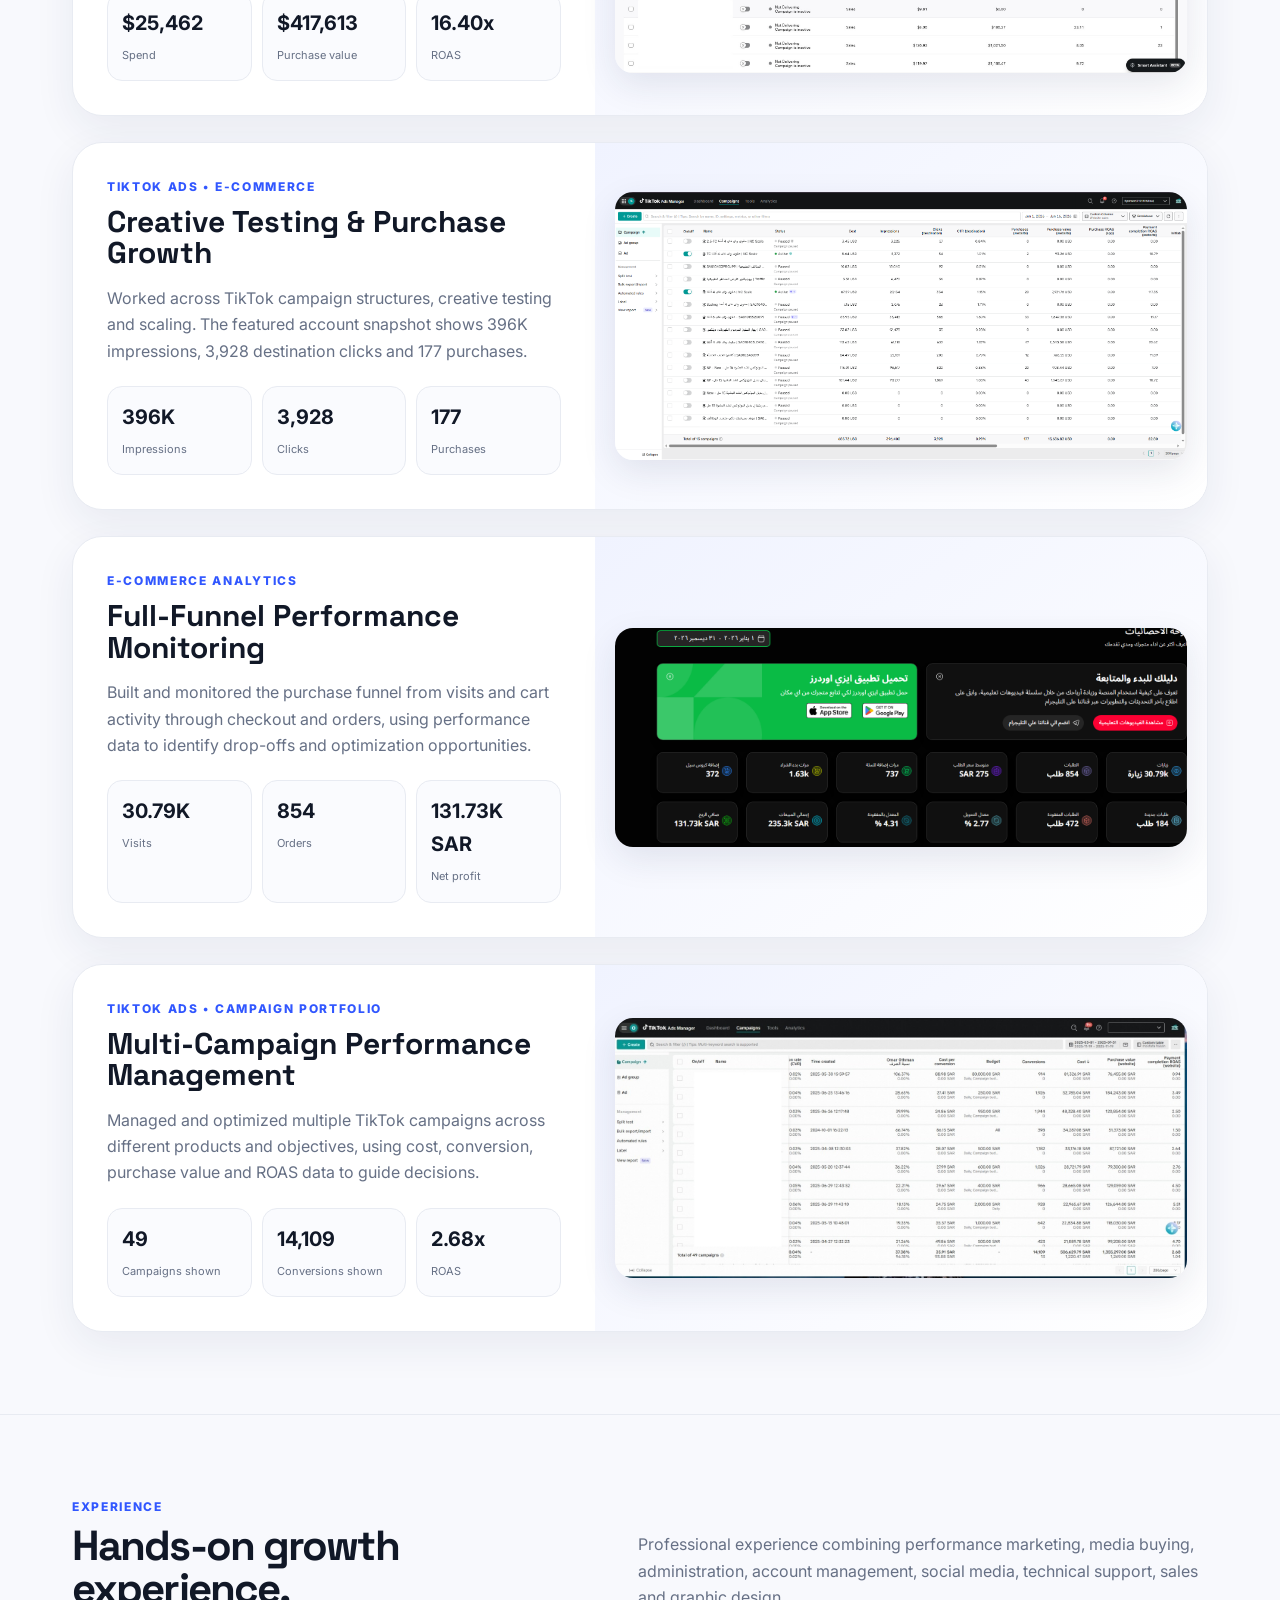
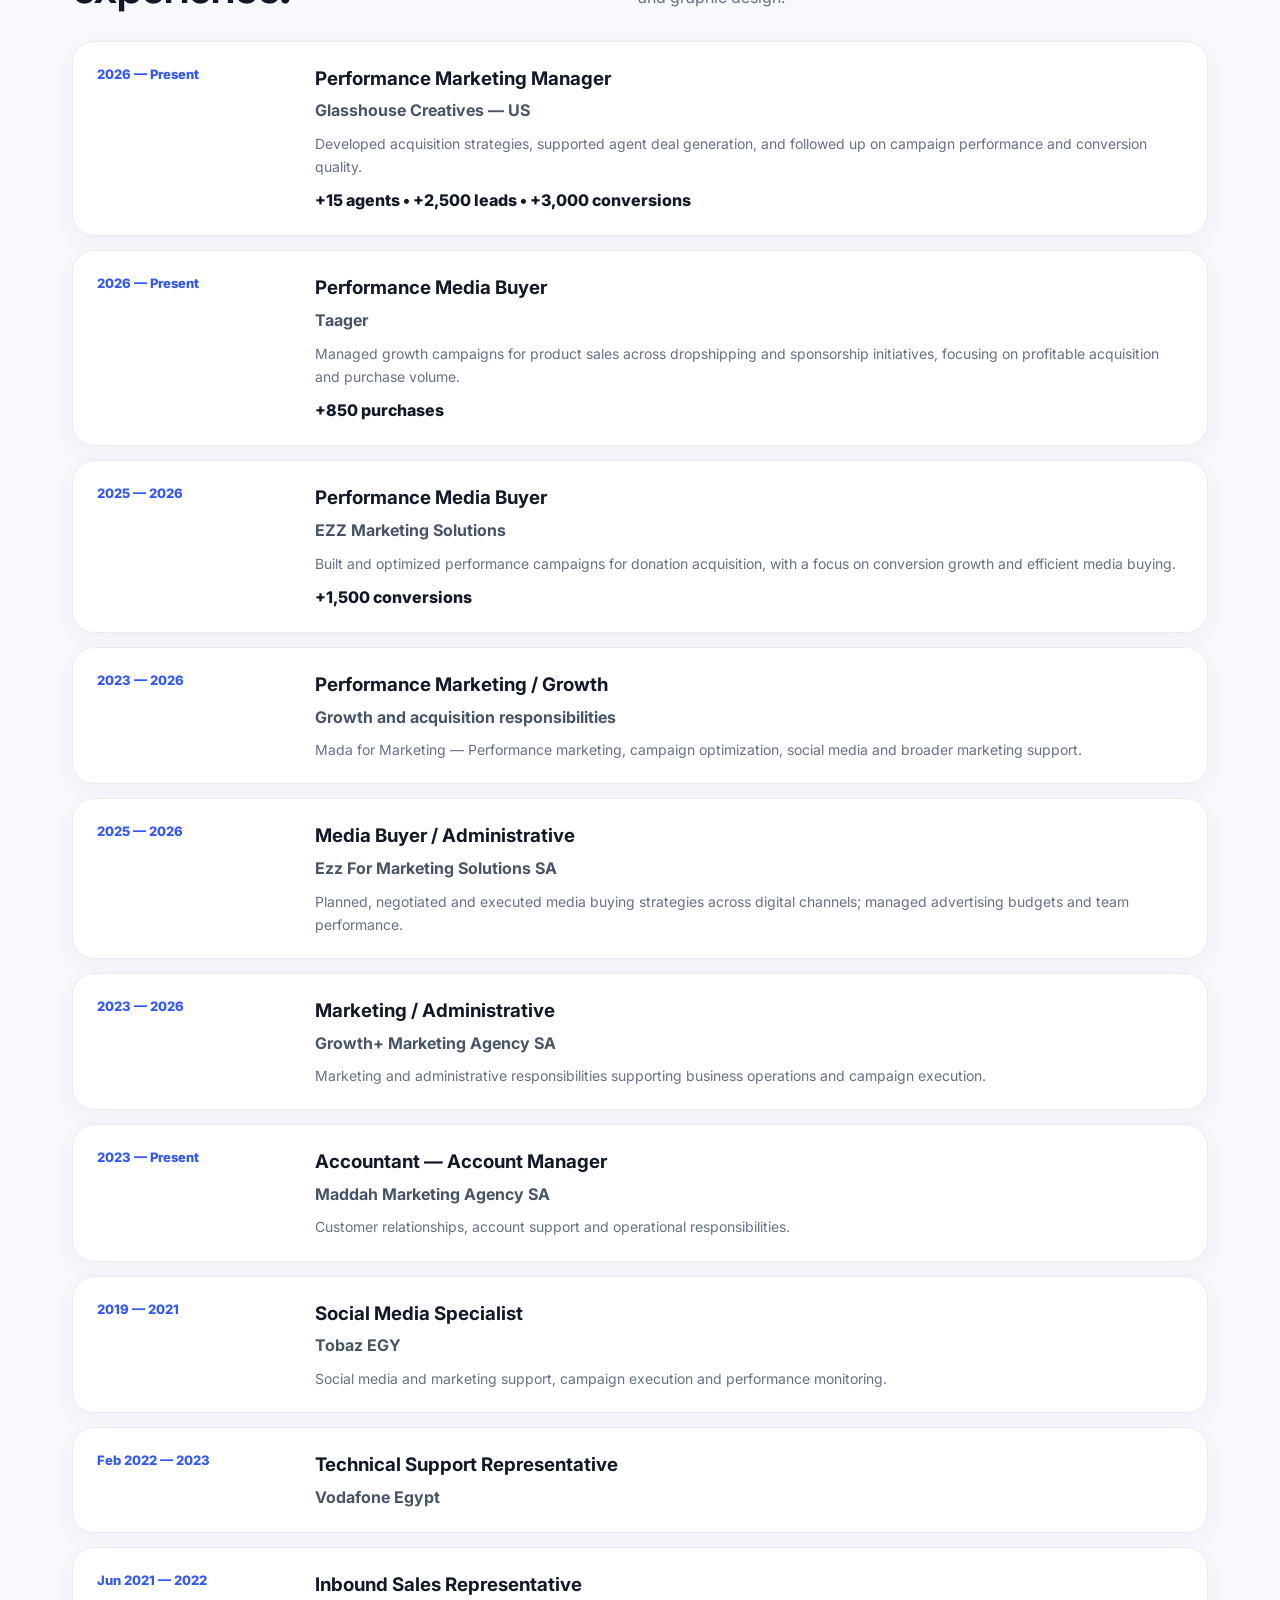
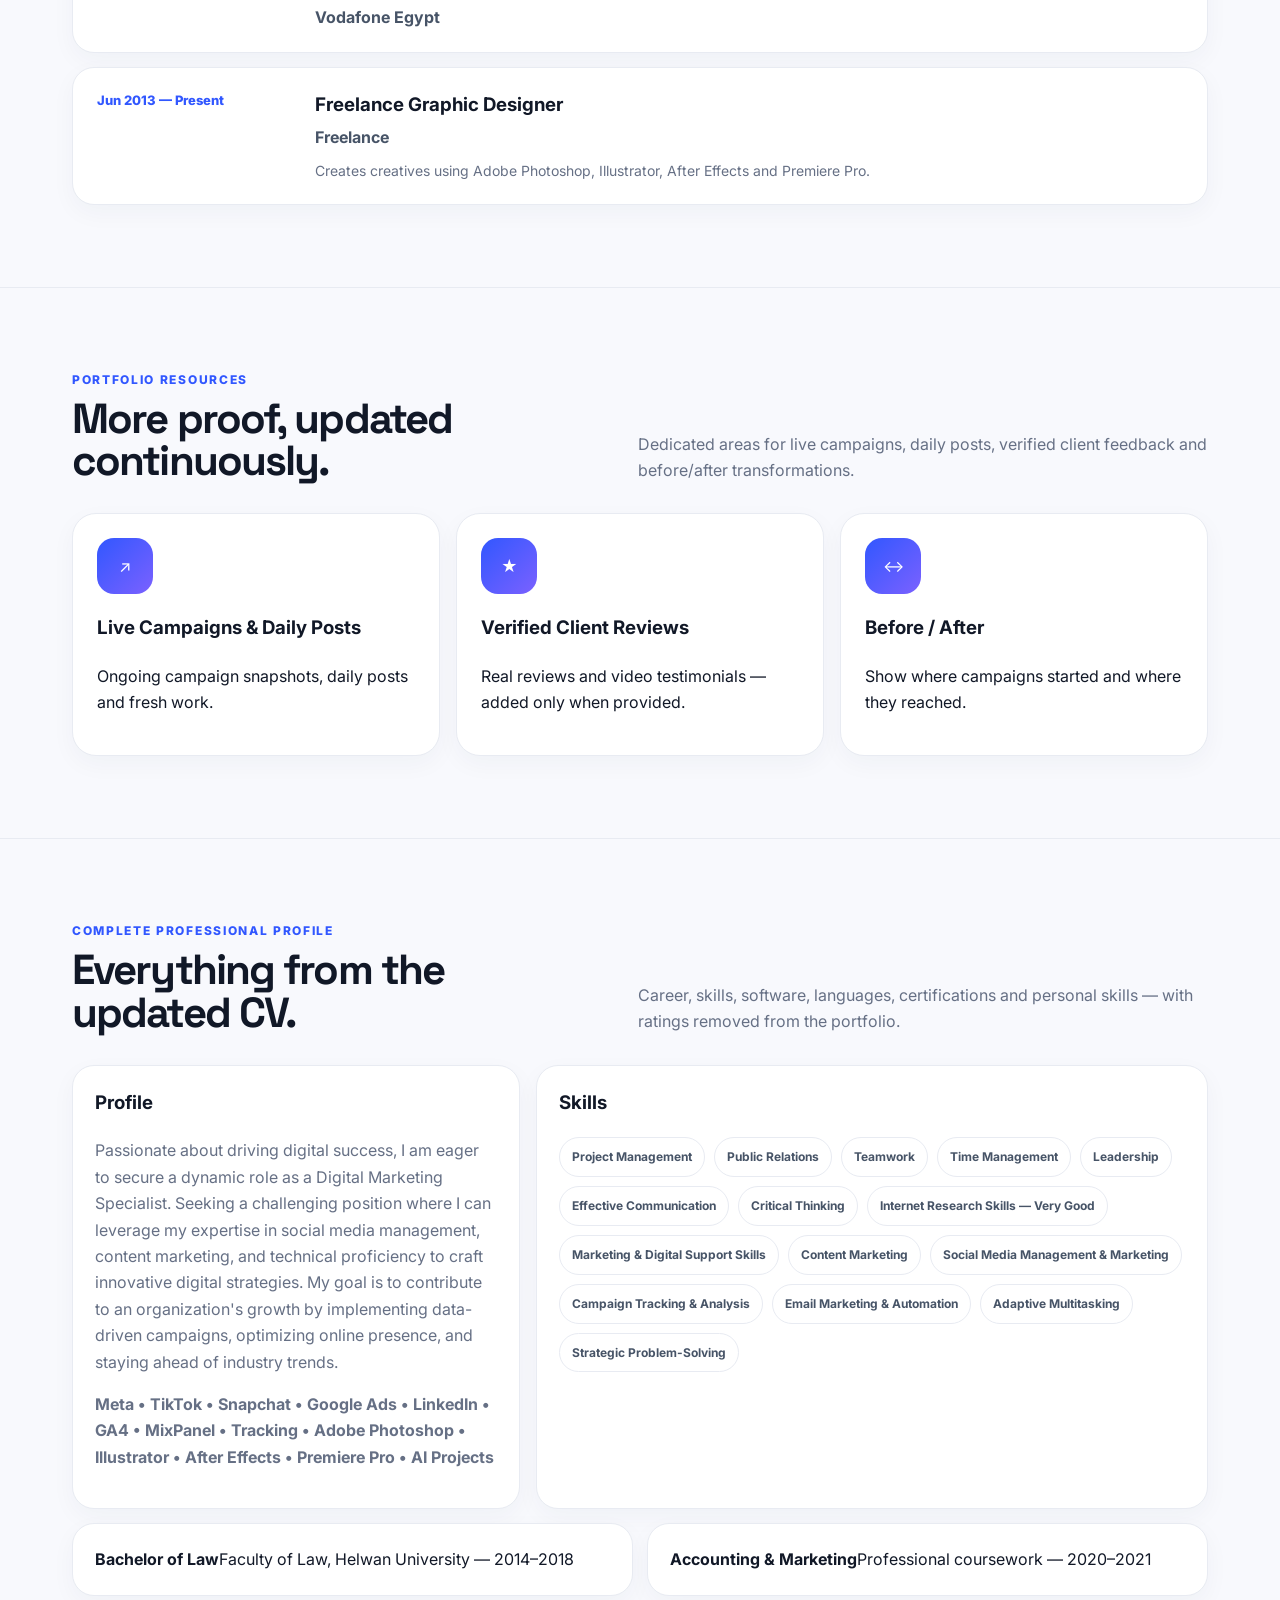
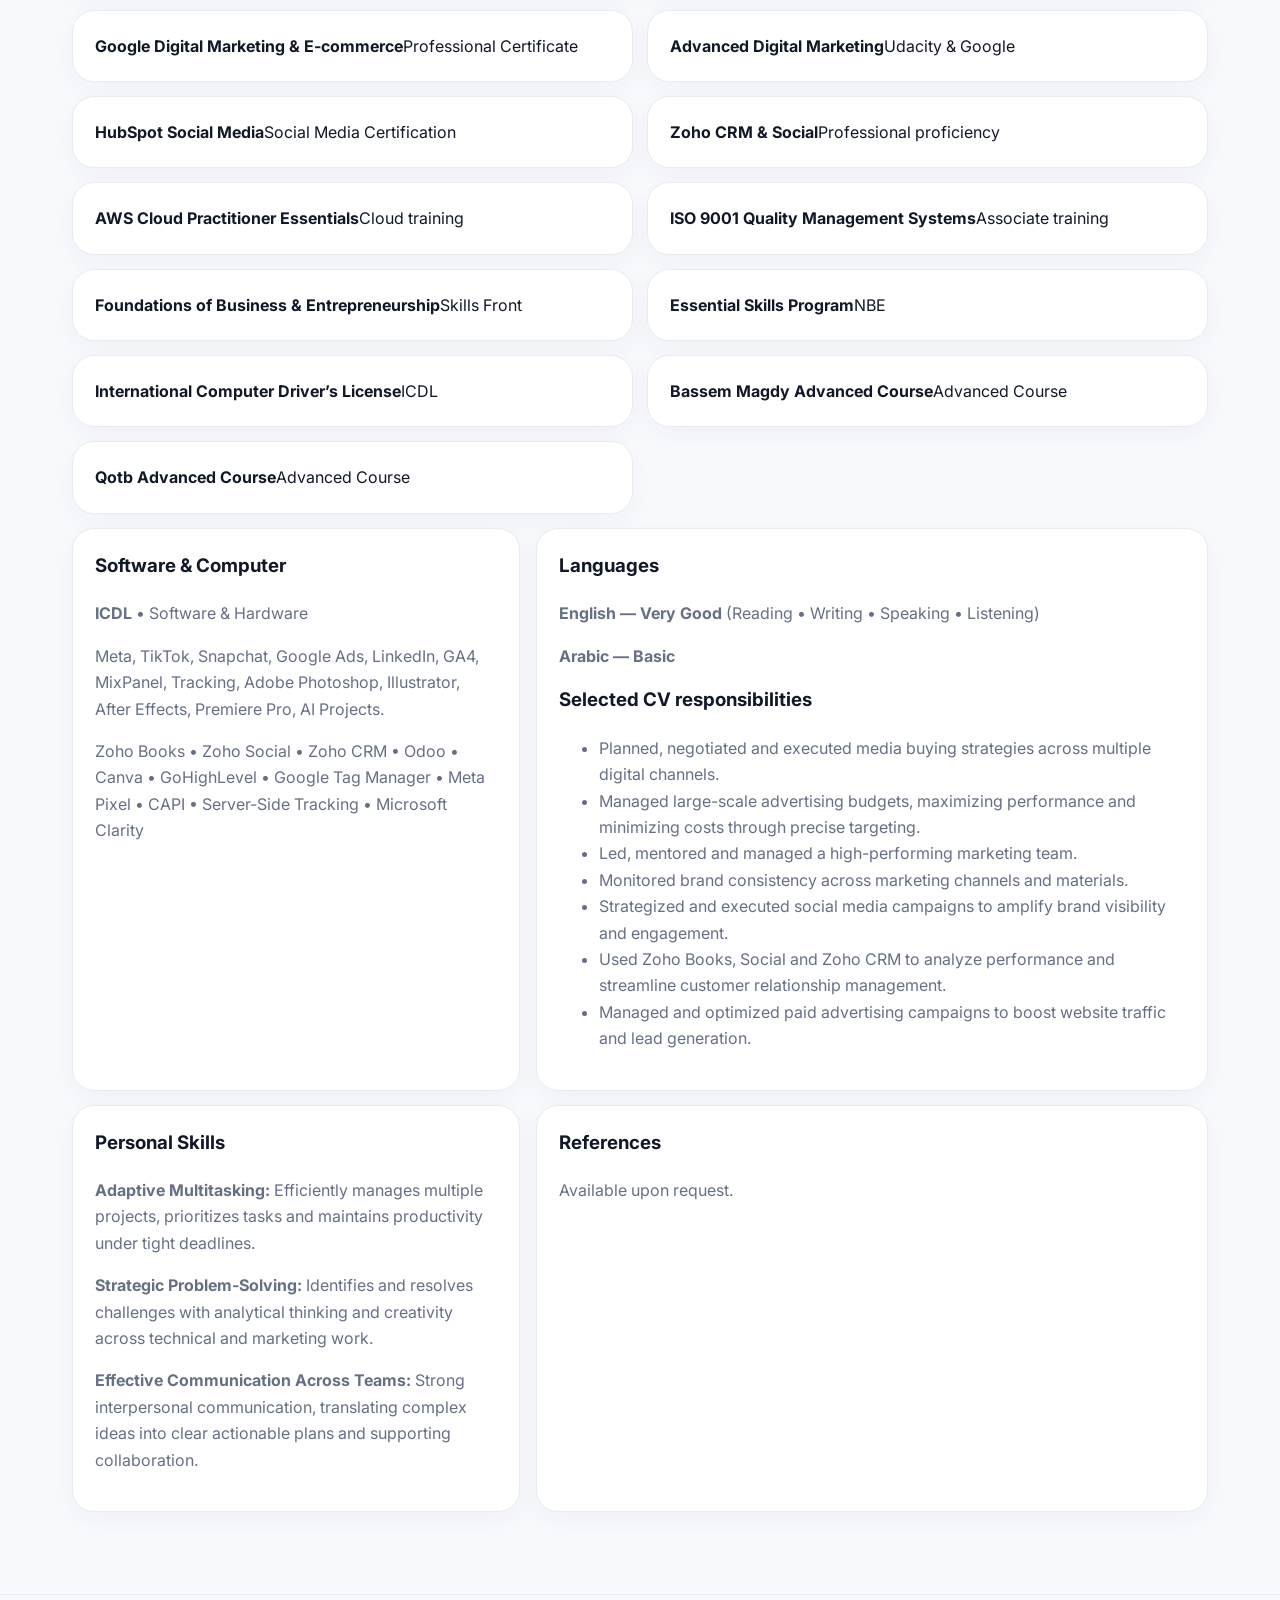
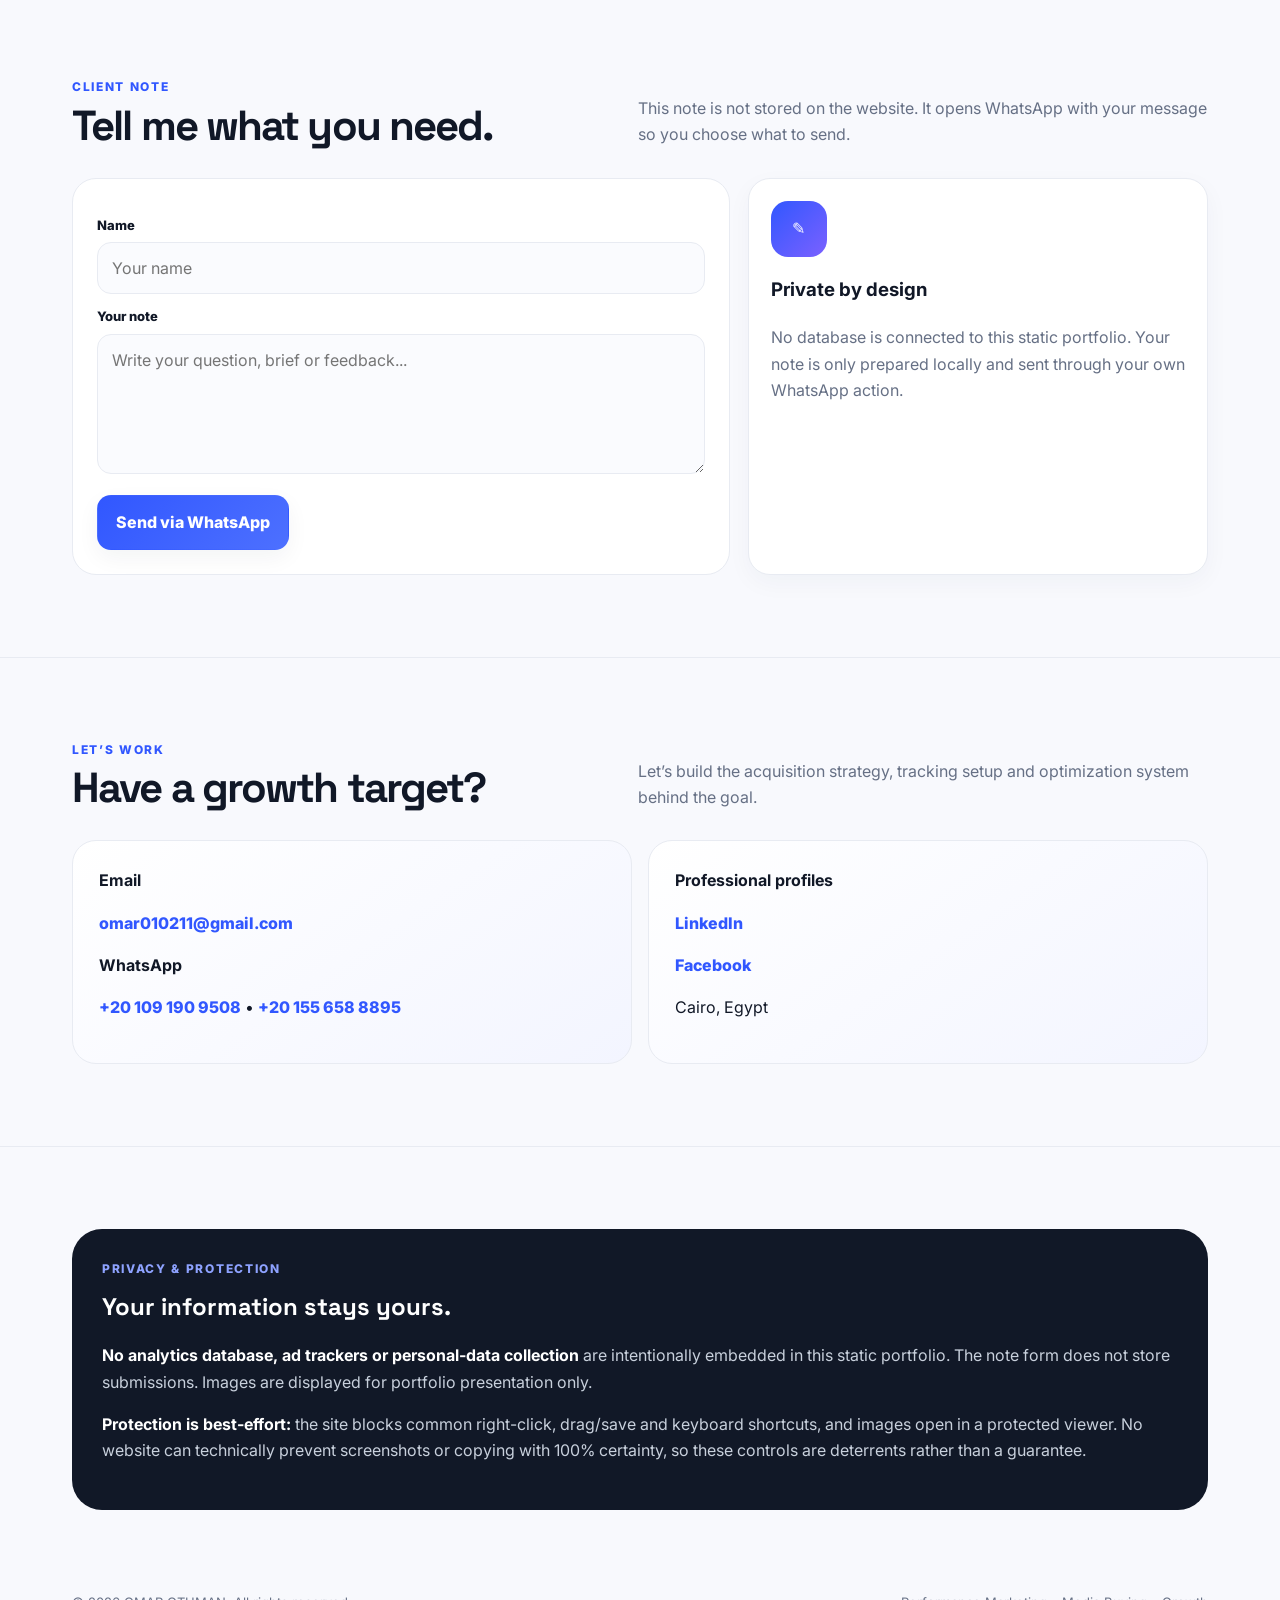
==== commit a66ec381: "Update index.html" ====
--- a/index.html
+++ b/index.html
@@ -215,7 +215,7 @@
 <main id="top">
 <section class="hero" style="border-top:0"><div class="wrap"><div class="hero-grid">
 <div class="reveal"><div class="eyebrow">Performance Marketing • Media Buying • Growth</div>
-<h1><span class="hero-name">OMAR <span class="accent">OTHMAN</span></span><span class="hero-tag">Turns ad spend into measurable growth.</span></h1>
+<h1><span class="hero-name">OMAR <span class="accent">OTHMAN</span></span><span class="hero-tag">Turns ad spend into measurable growth with 7Years EXP.</span></h1>
 <p class="lead">Performance Marketing Manager and Media Buyer focused on paid acquisition, e-commerce, lead generation, conversion optimization, tracking, analytics and creative testing across KSA, GCC, the US and local markets.</p>
 <div class="actions"><a class="btn primary" href="#work">✦ View Case Studies</a><a class="btn orange whatsapp-cta" href="https://wa.me/201091909508" target="_blank" rel="noopener">◔ <span class="wa-label" translate="no">WhatsApp</span></a><a class="btn" href="https://www.linkedin.com/in/omar-othman-0090b6220" target="_blank" rel="noopener">in LinkedIn</a></div><div class="download-actions reveal" aria-label="Downloads">
 <a class="btn download-portfolio" href="downloads/OMAR_OTHMAN_Portfolio.pdf" download>↓ Download Portfolio</a>
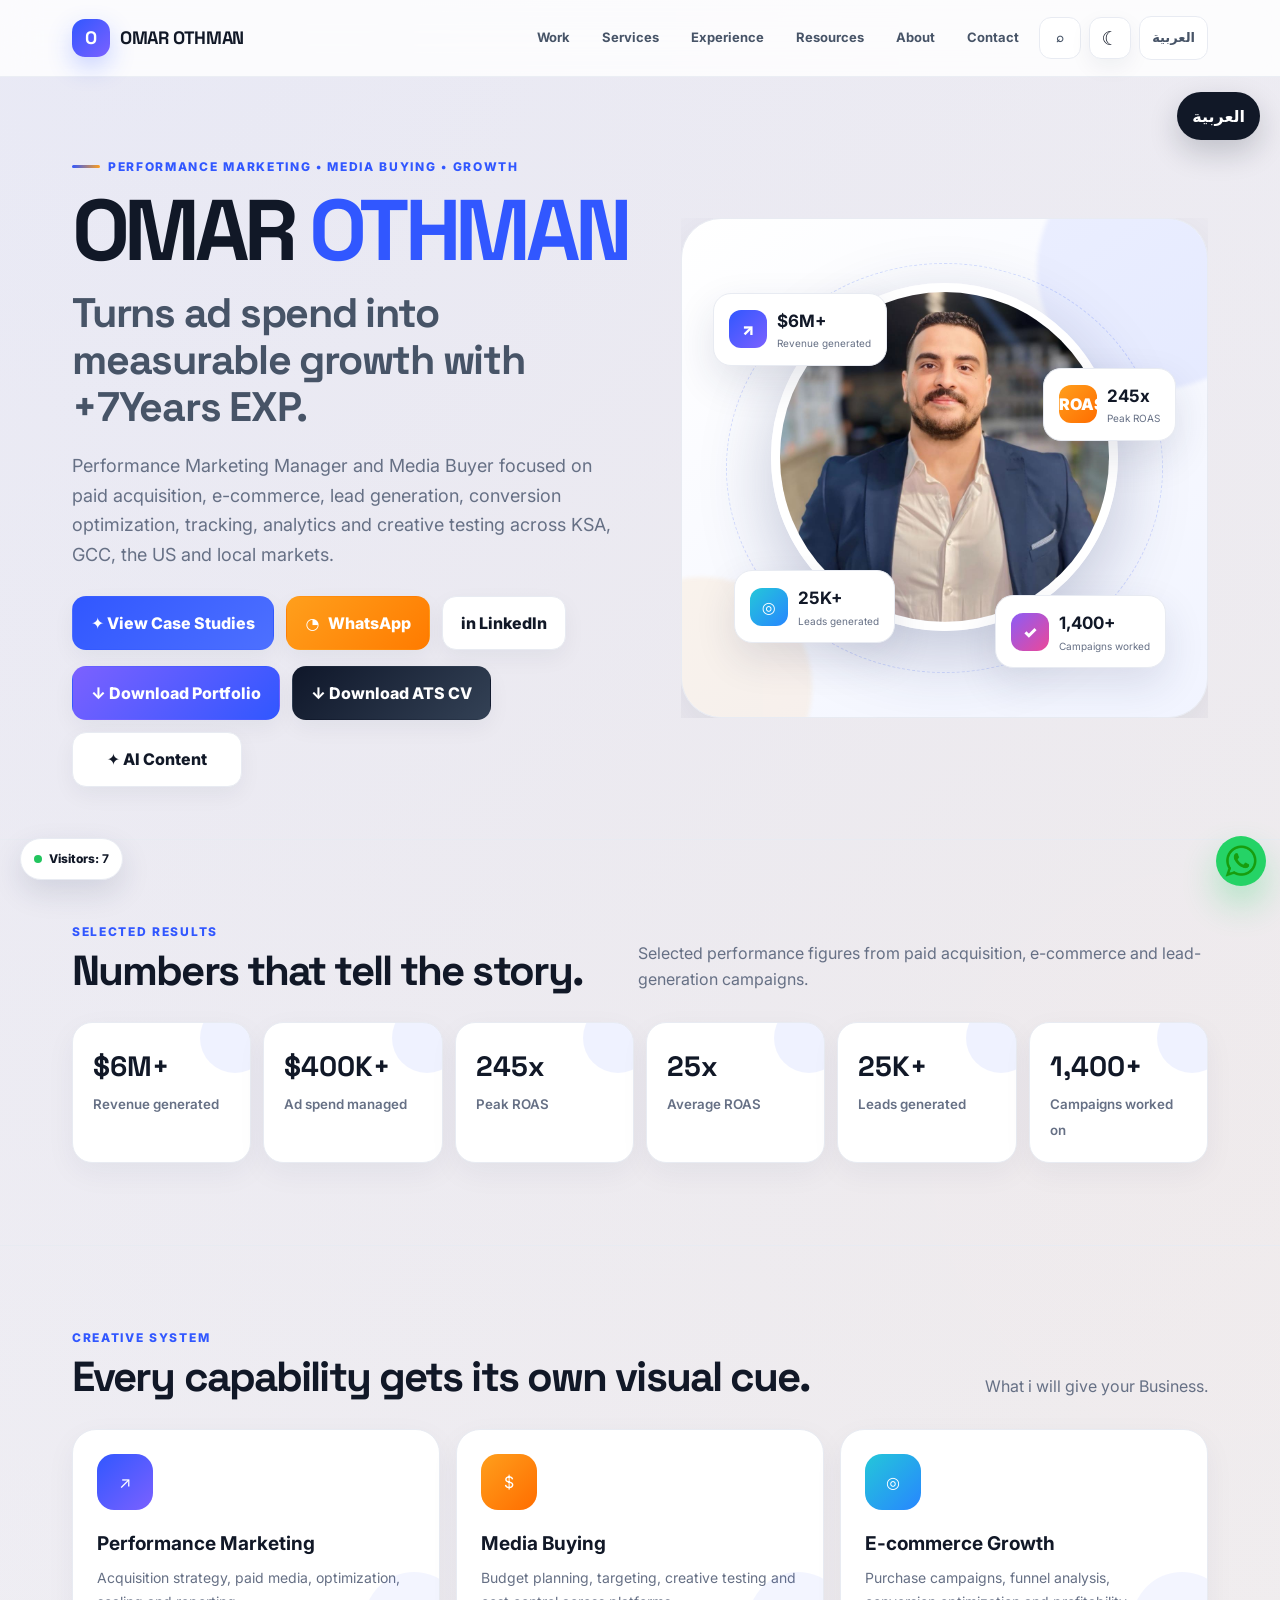
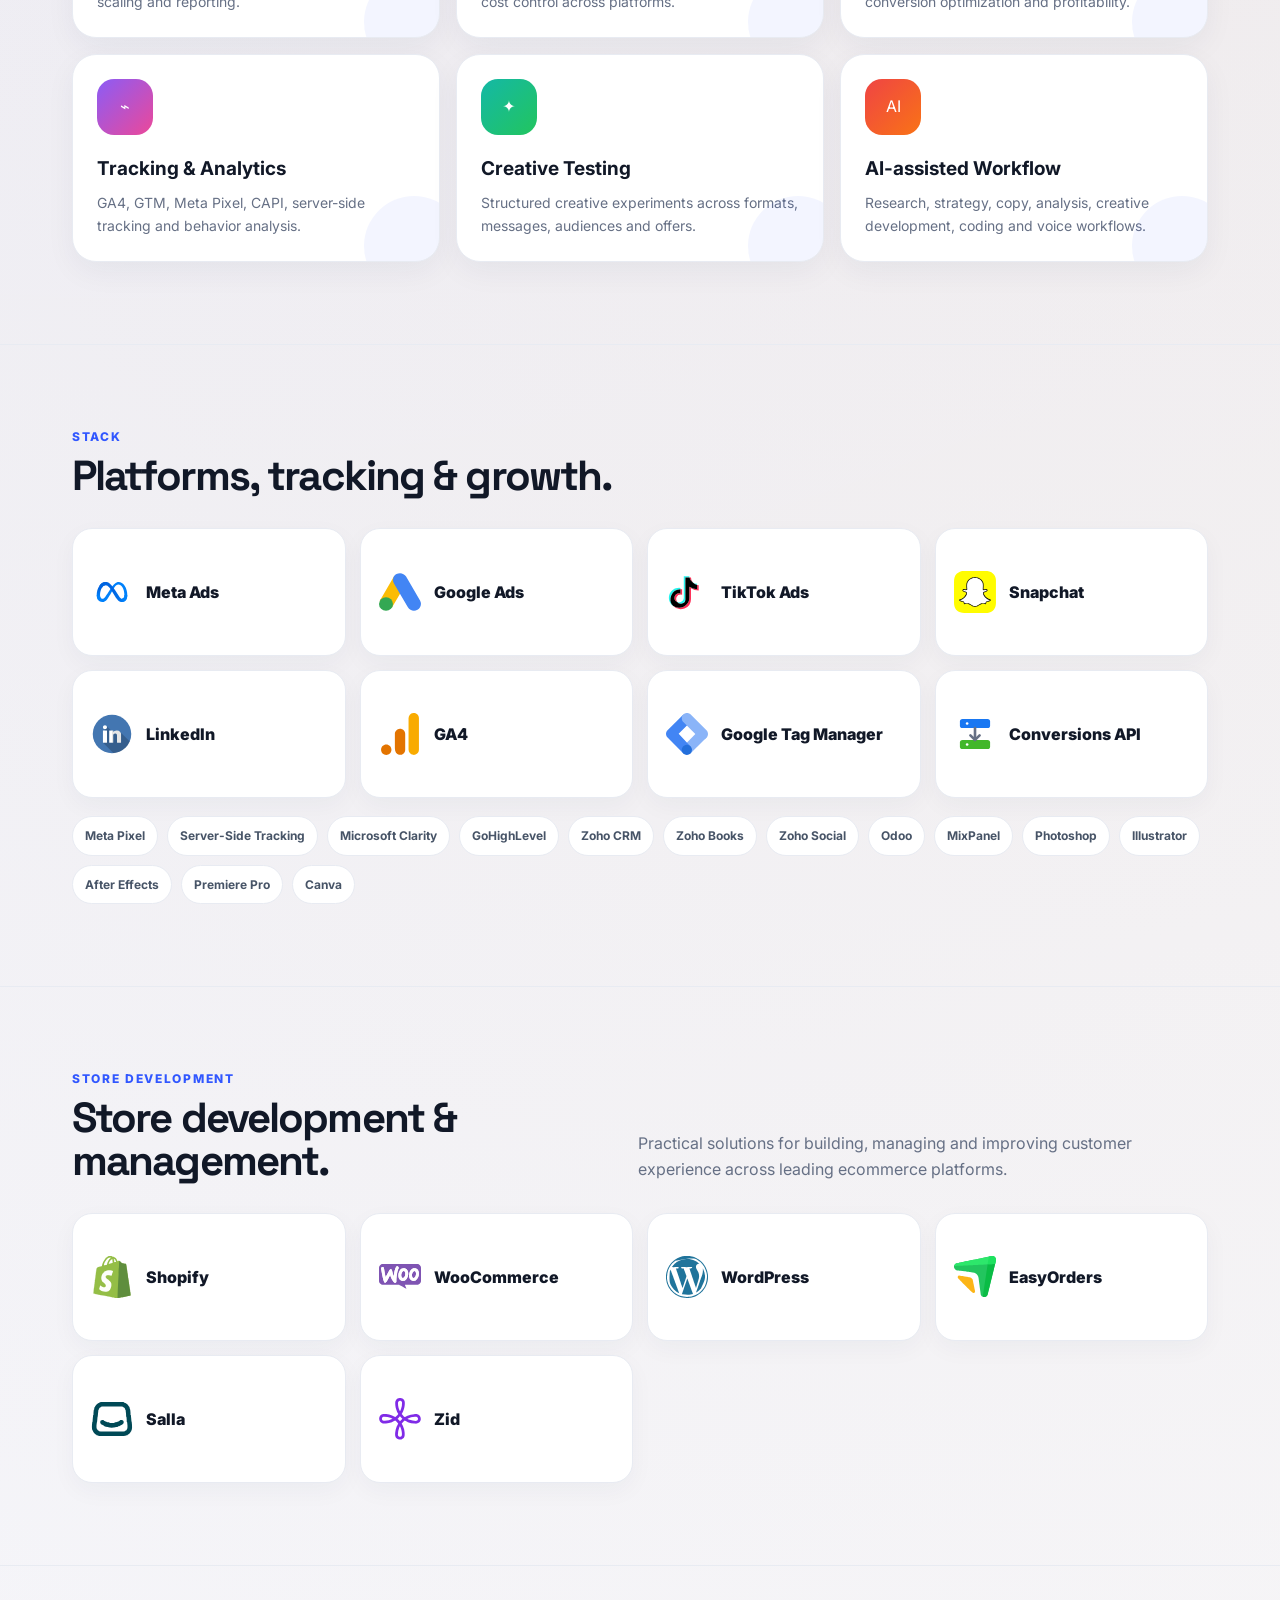
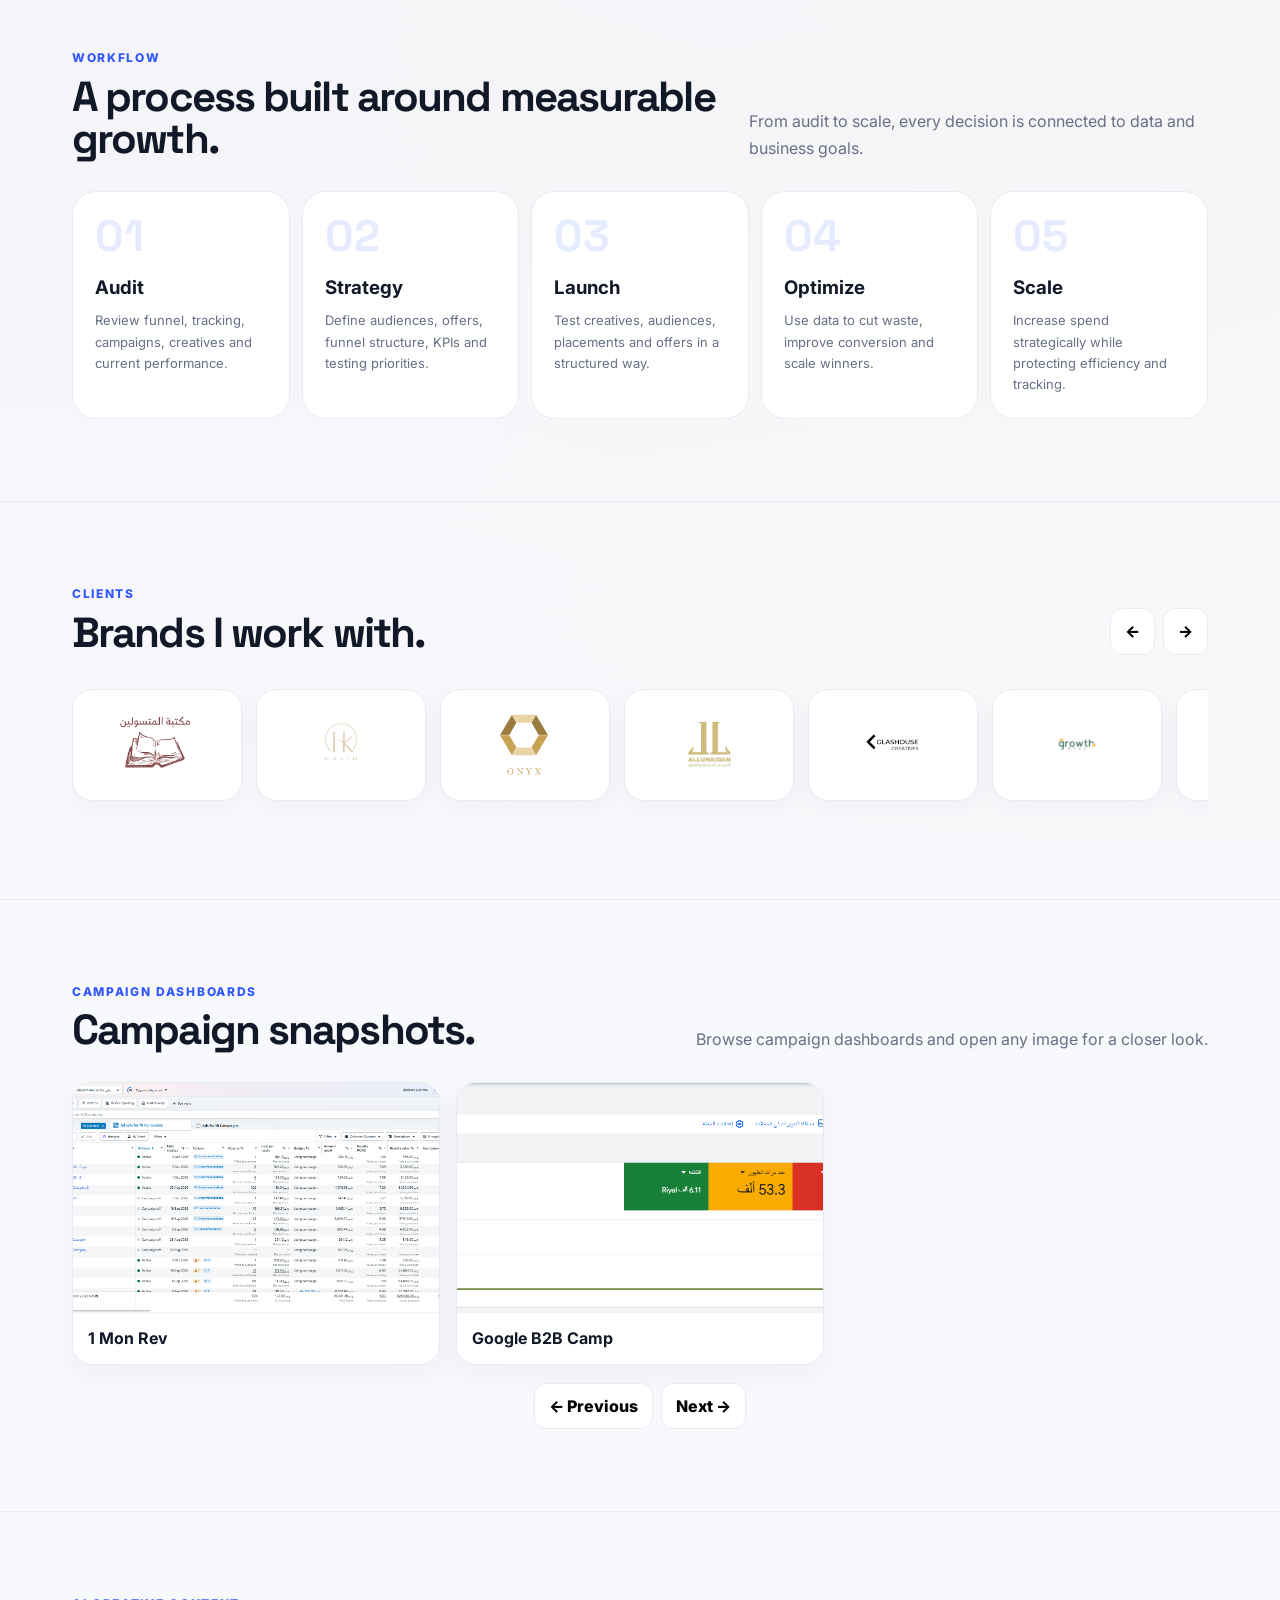
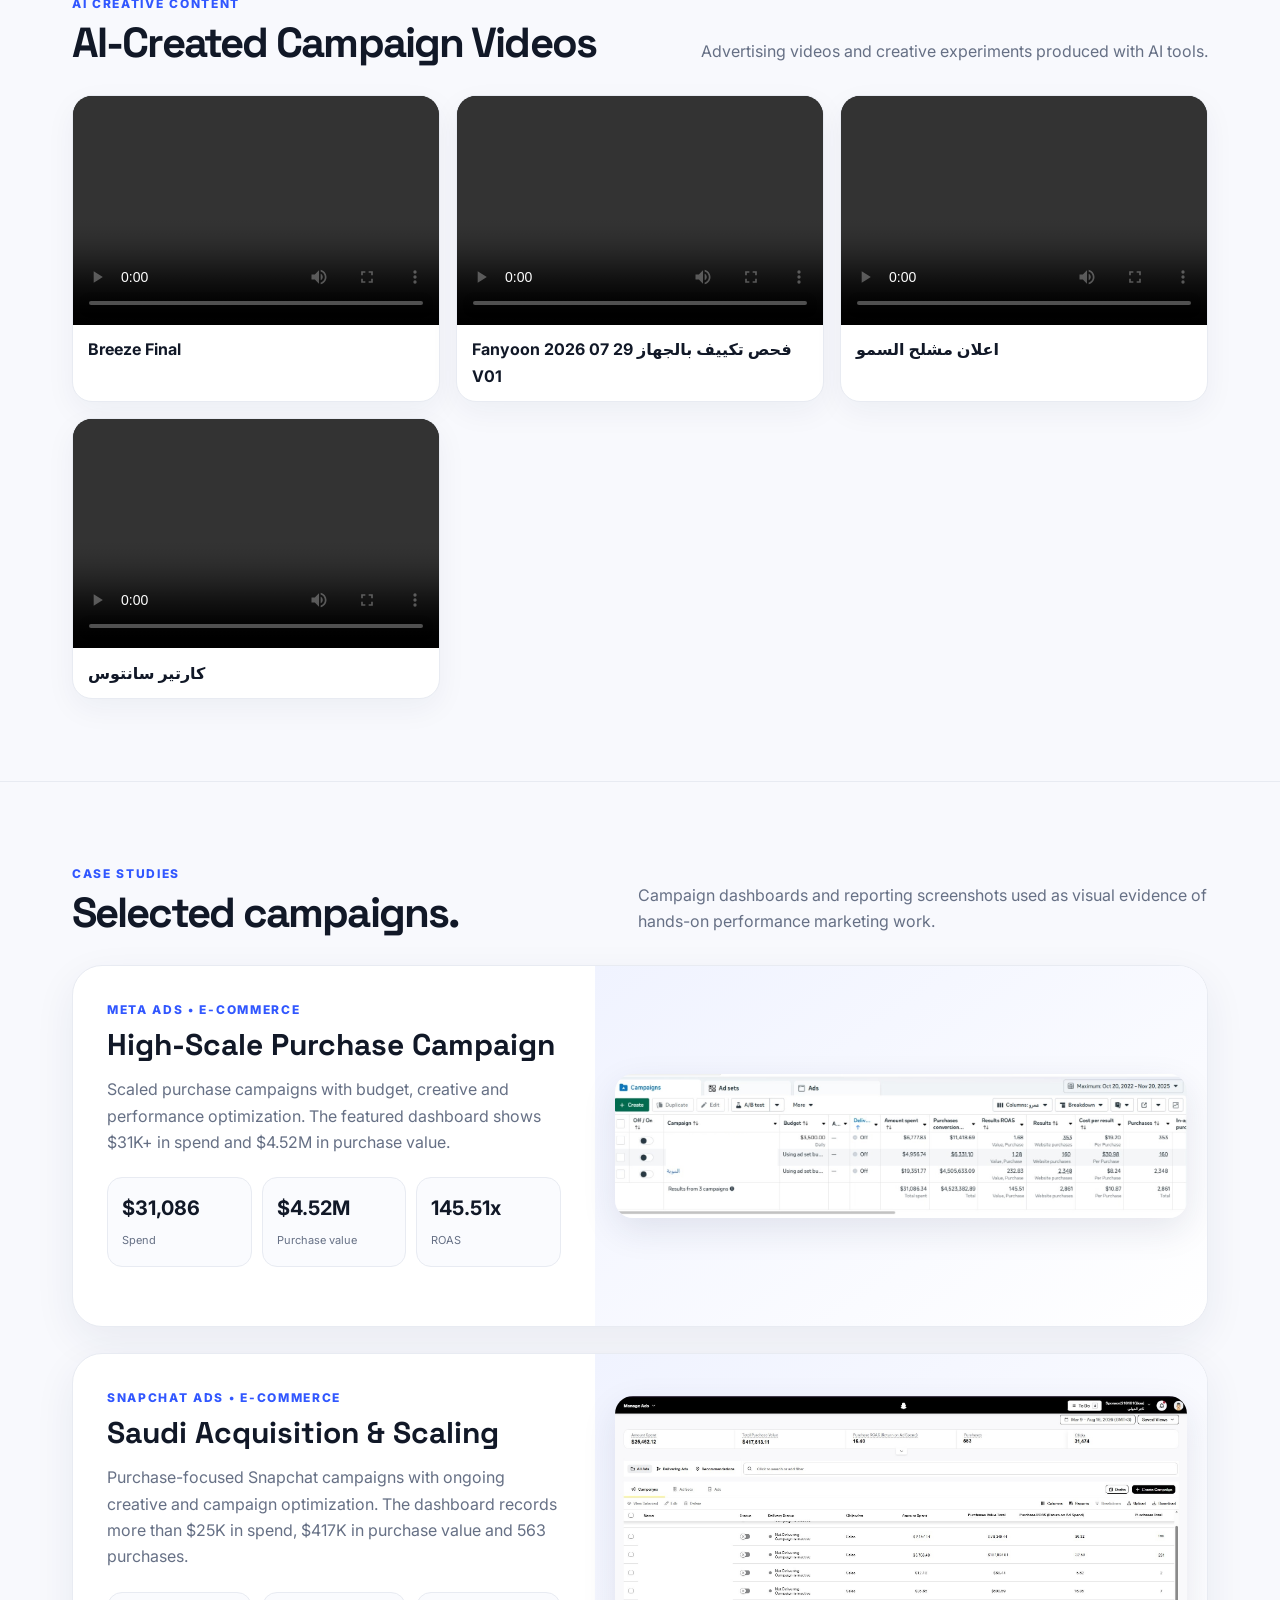
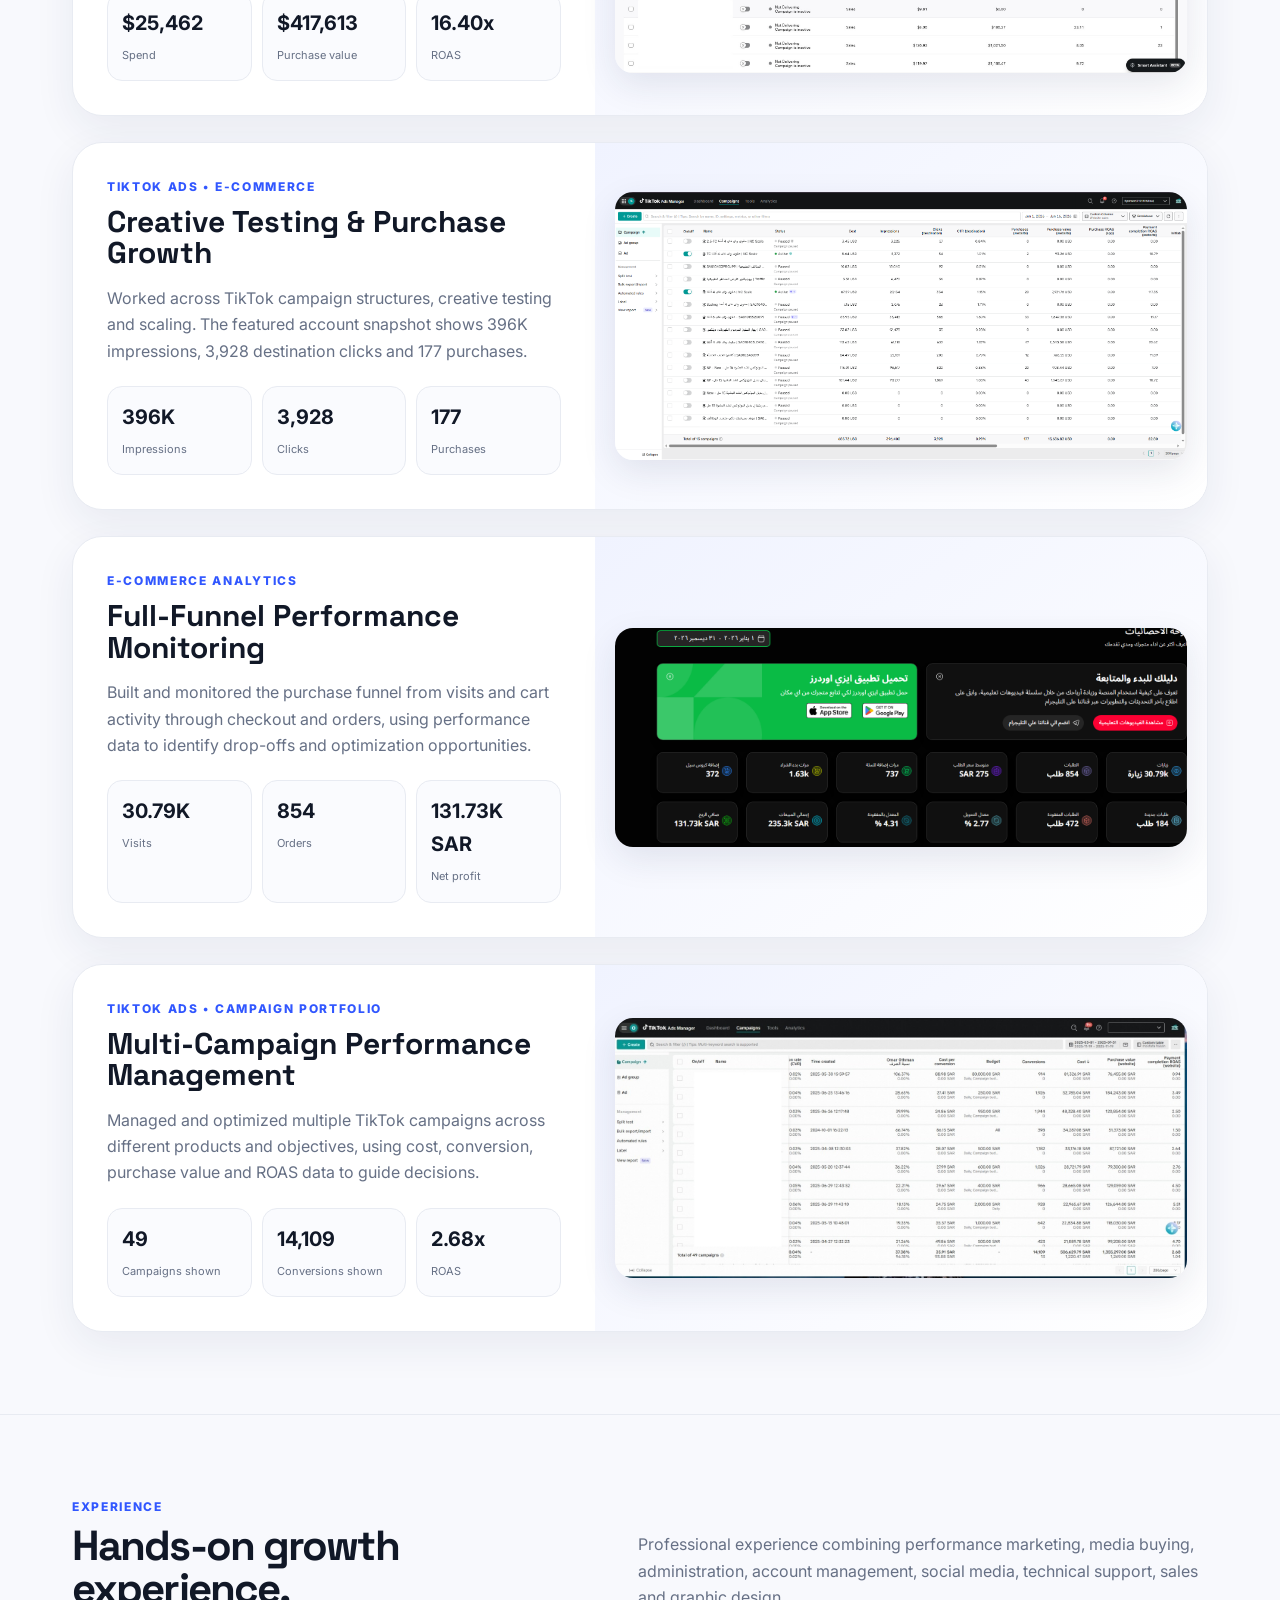
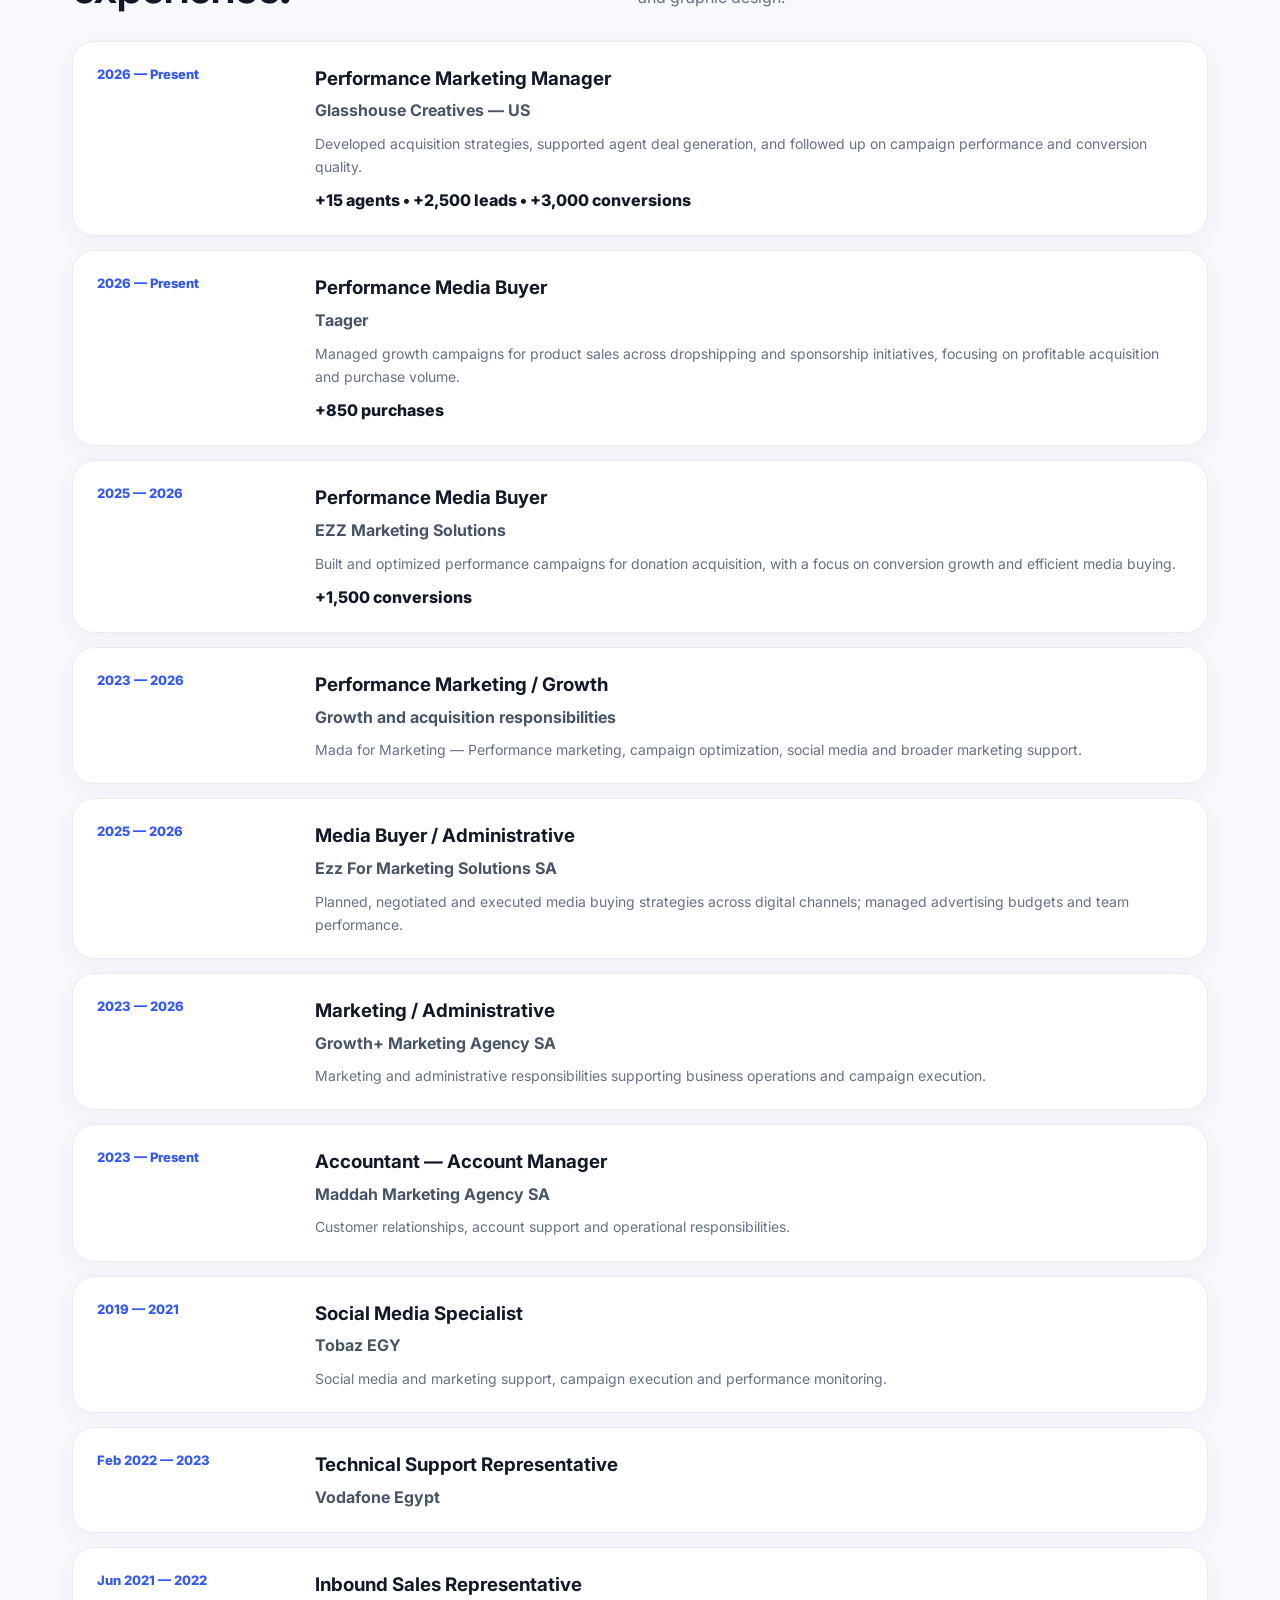
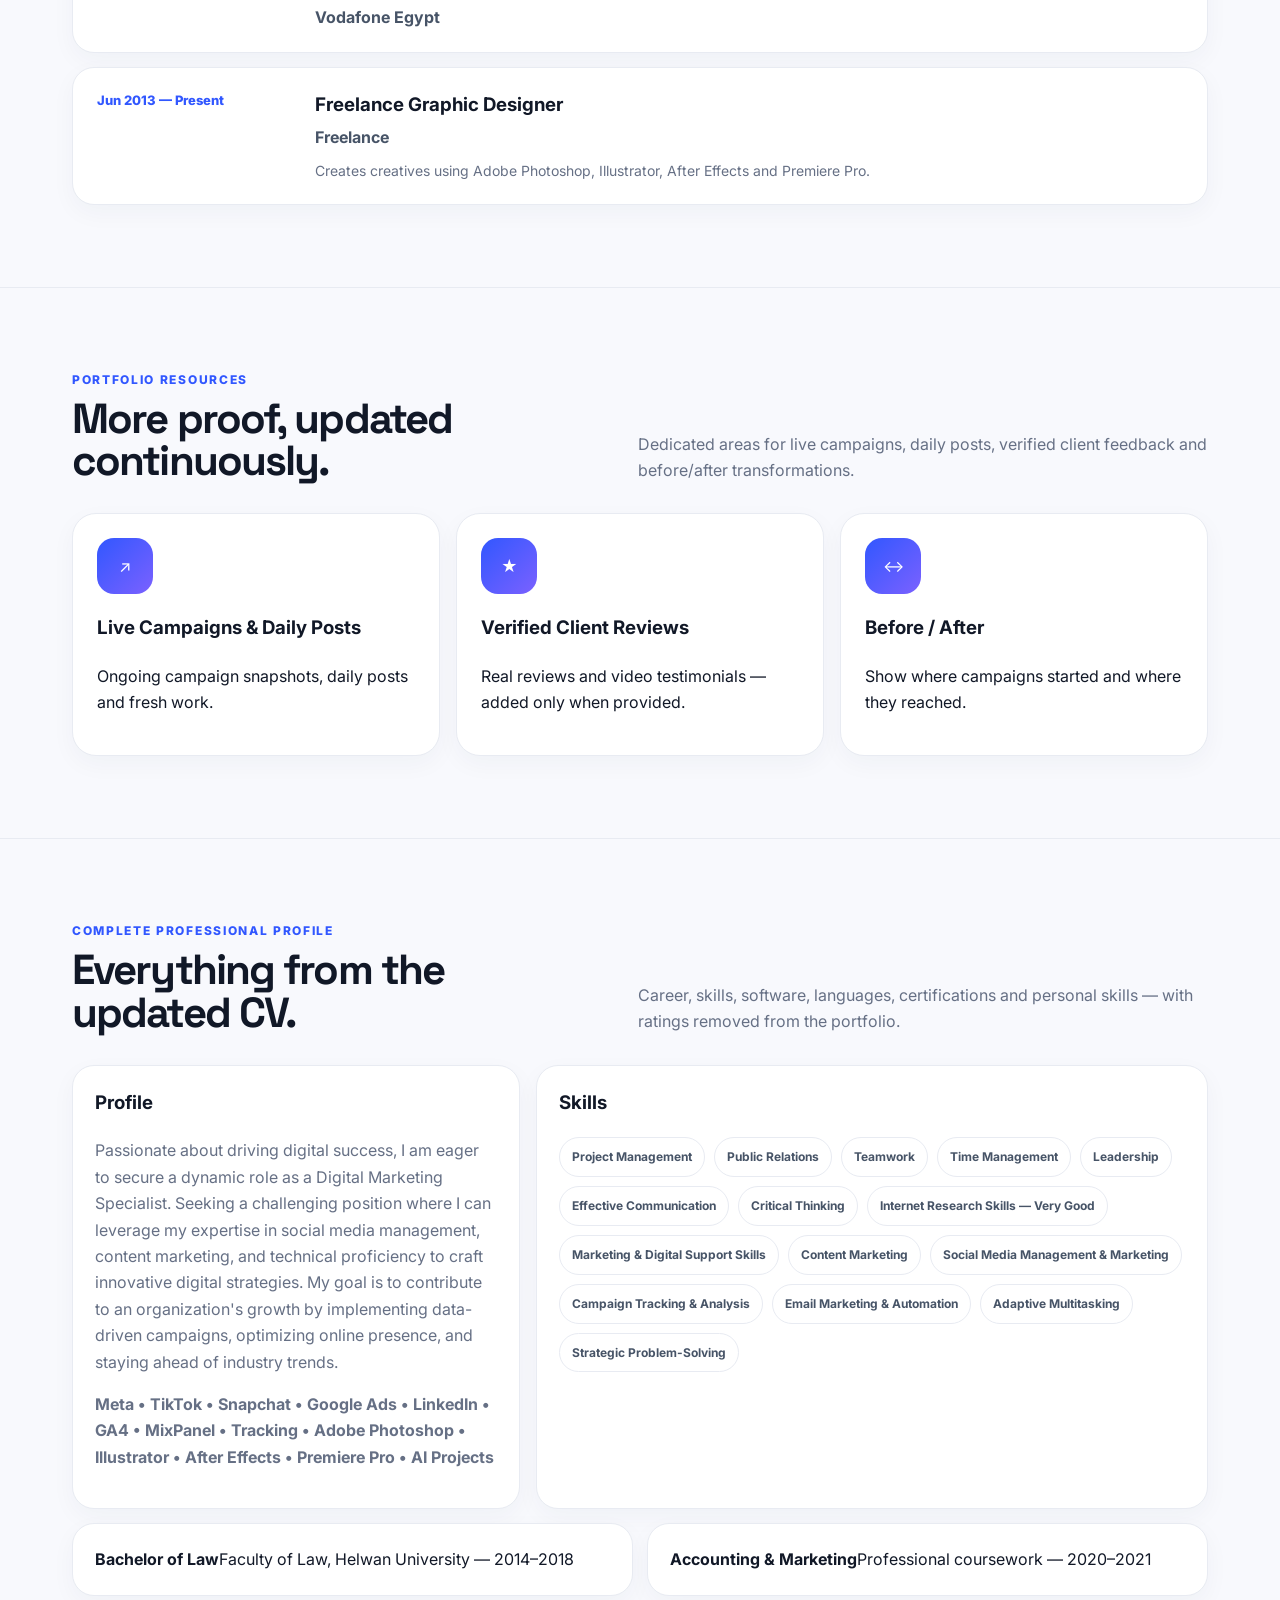
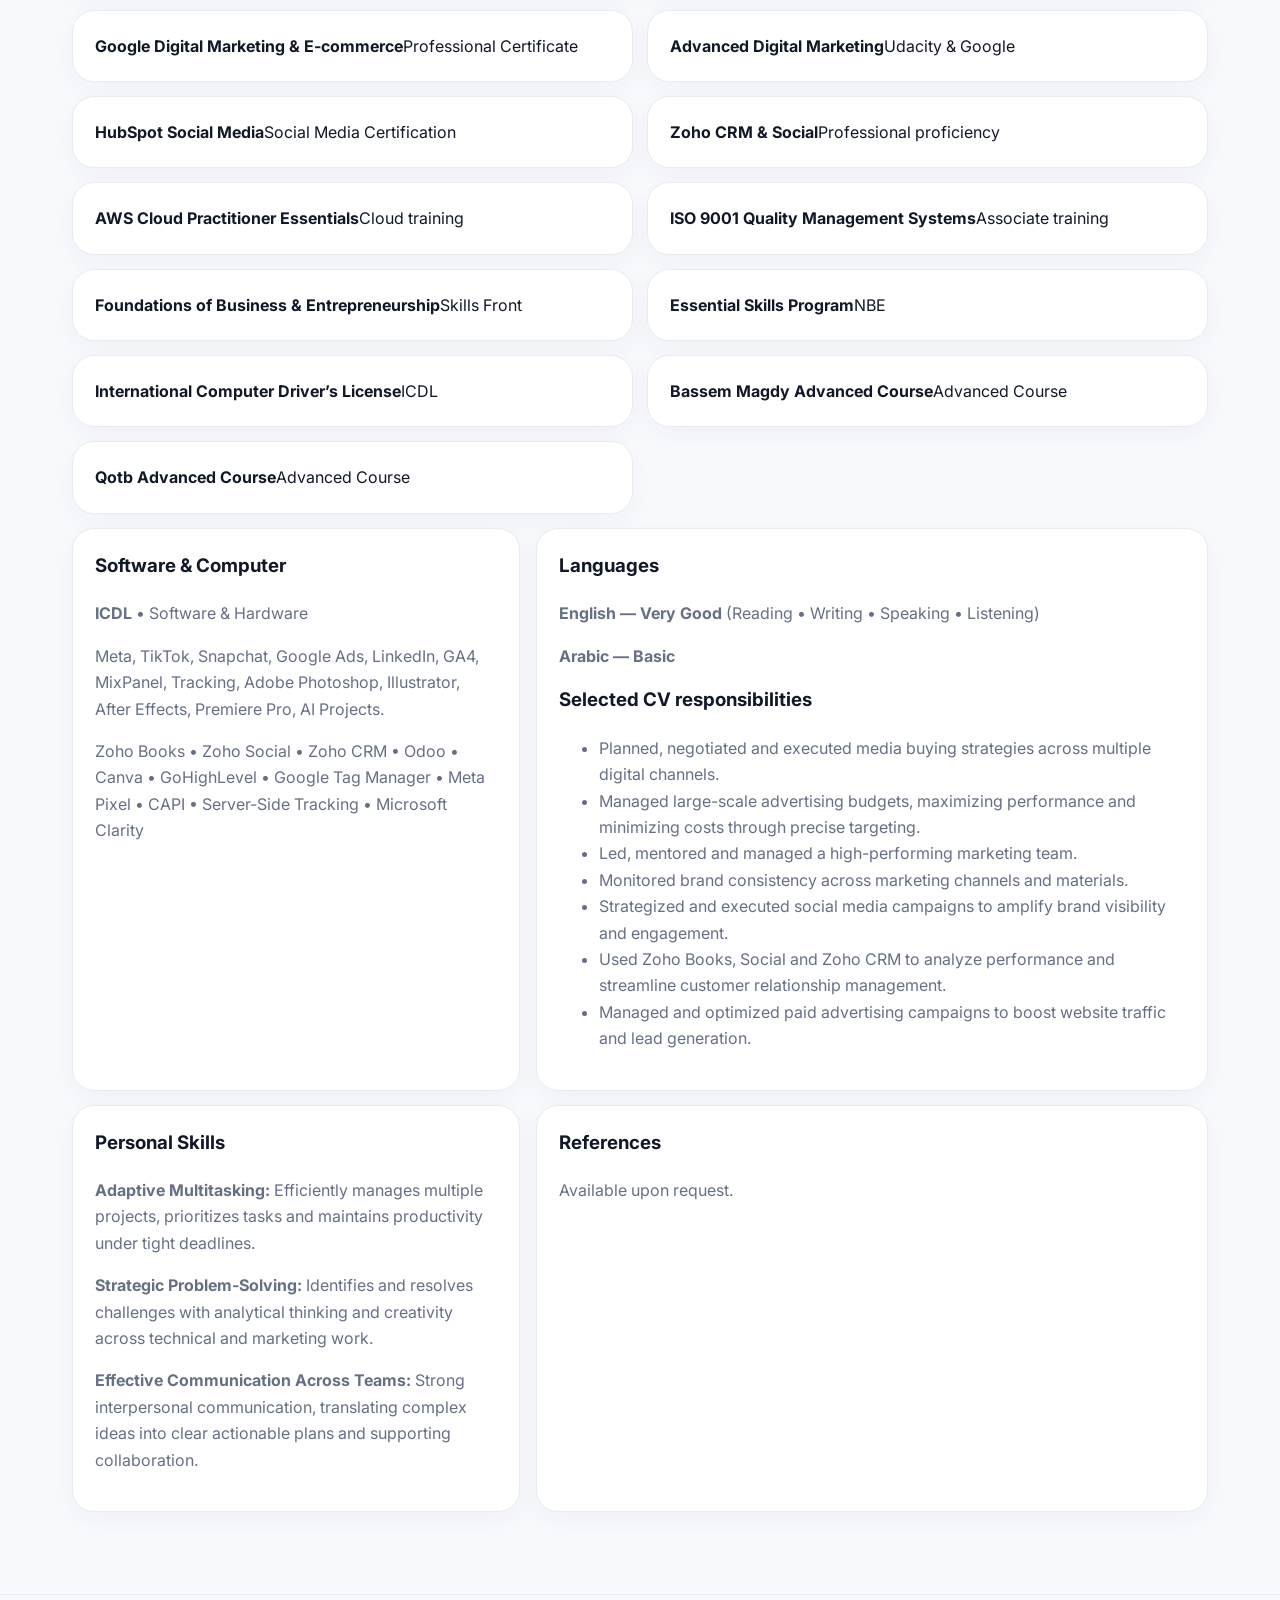
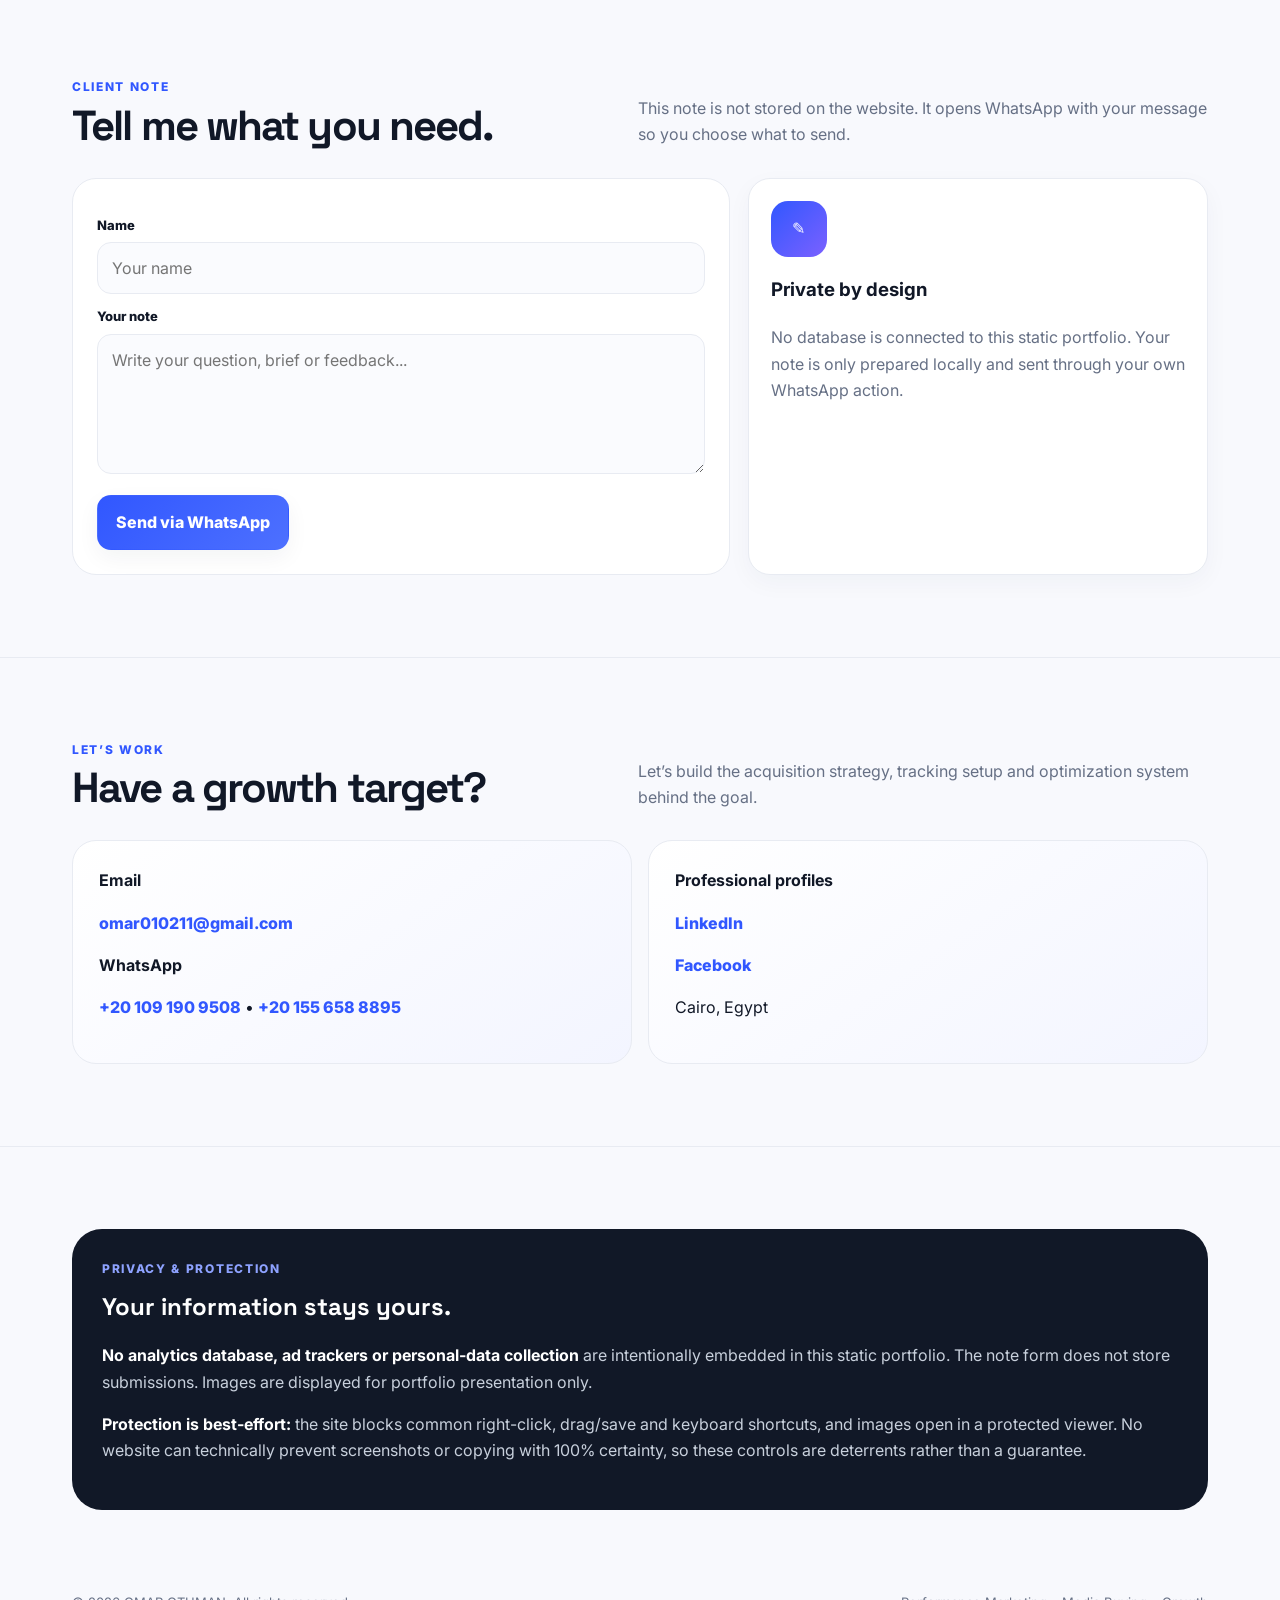
==== commit 02bf7978: "Update index.html" ====
--- a/index.html
+++ b/index.html
@@ -215,7 +215,7 @@
 <main id="top">
 <section class="hero" style="border-top:0"><div class="wrap"><div class="hero-grid">
 <div class="reveal"><div class="eyebrow">Performance Marketing • Media Buying • Growth</div>
-<h1><span class="hero-name">OMAR <span class="accent">OTHMAN</span></span><span class="hero-tag">Turns ad spend into measurable growth with 7Years EXP.</span></h1>
+<h1><span class="hero-name">OMAR <span class="accent">OTHMAN</span></span><span class="hero-tag">Turns ad spend into measurable growth with +7Years EXP.</span></h1>
 <p class="lead">Performance Marketing Manager and Media Buyer focused on paid acquisition, e-commerce, lead generation, conversion optimization, tracking, analytics and creative testing across KSA, GCC, the US and local markets.</p>
 <div class="actions"><a class="btn primary" href="#work">✦ View Case Studies</a><a class="btn orange whatsapp-cta" href="https://wa.me/201091909508" target="_blank" rel="noopener">◔ <span class="wa-label" translate="no">WhatsApp</span></a><a class="btn" href="https://www.linkedin.com/in/omar-othman-0090b6220" target="_blank" rel="noopener">in LinkedIn</a></div><div class="download-actions reveal" aria-label="Downloads">
 <a class="btn download-portfolio" href="downloads/OMAR_OTHMAN_Portfolio.pdf" download>↓ Download Portfolio</a>
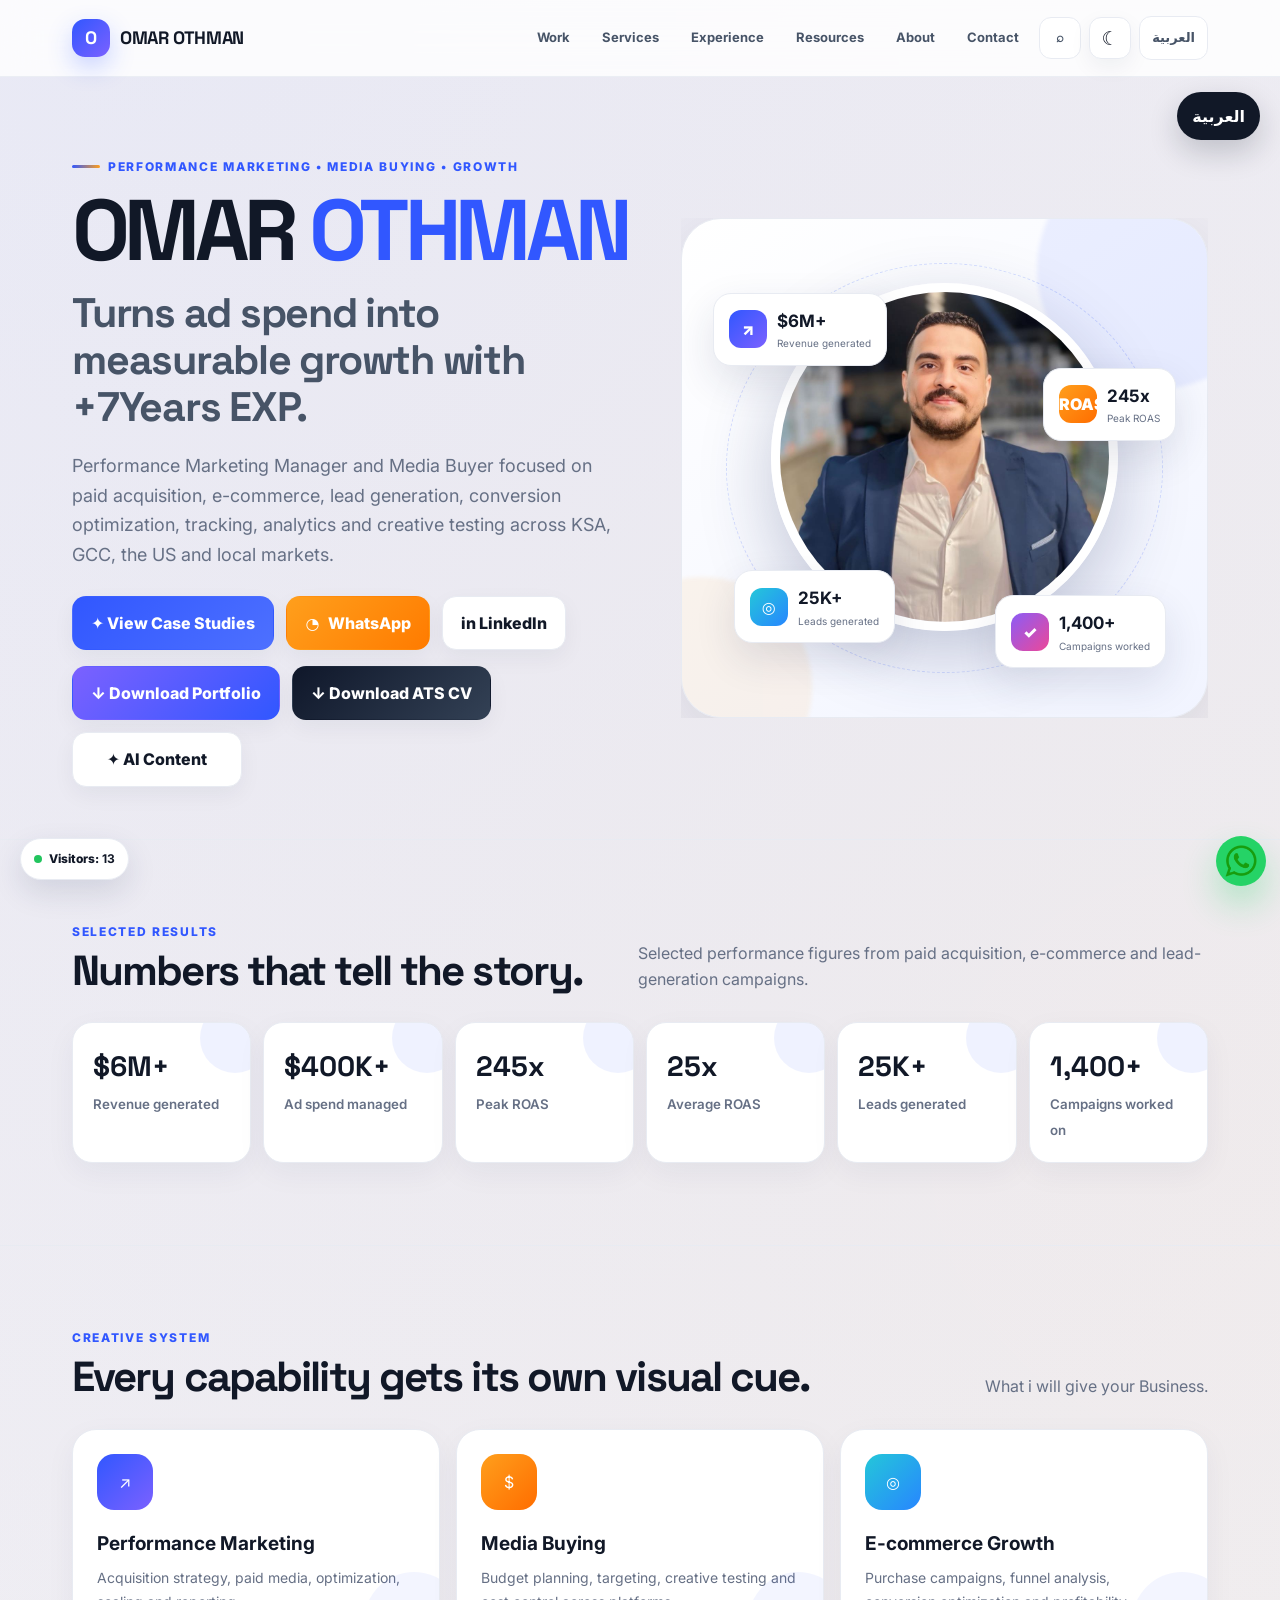
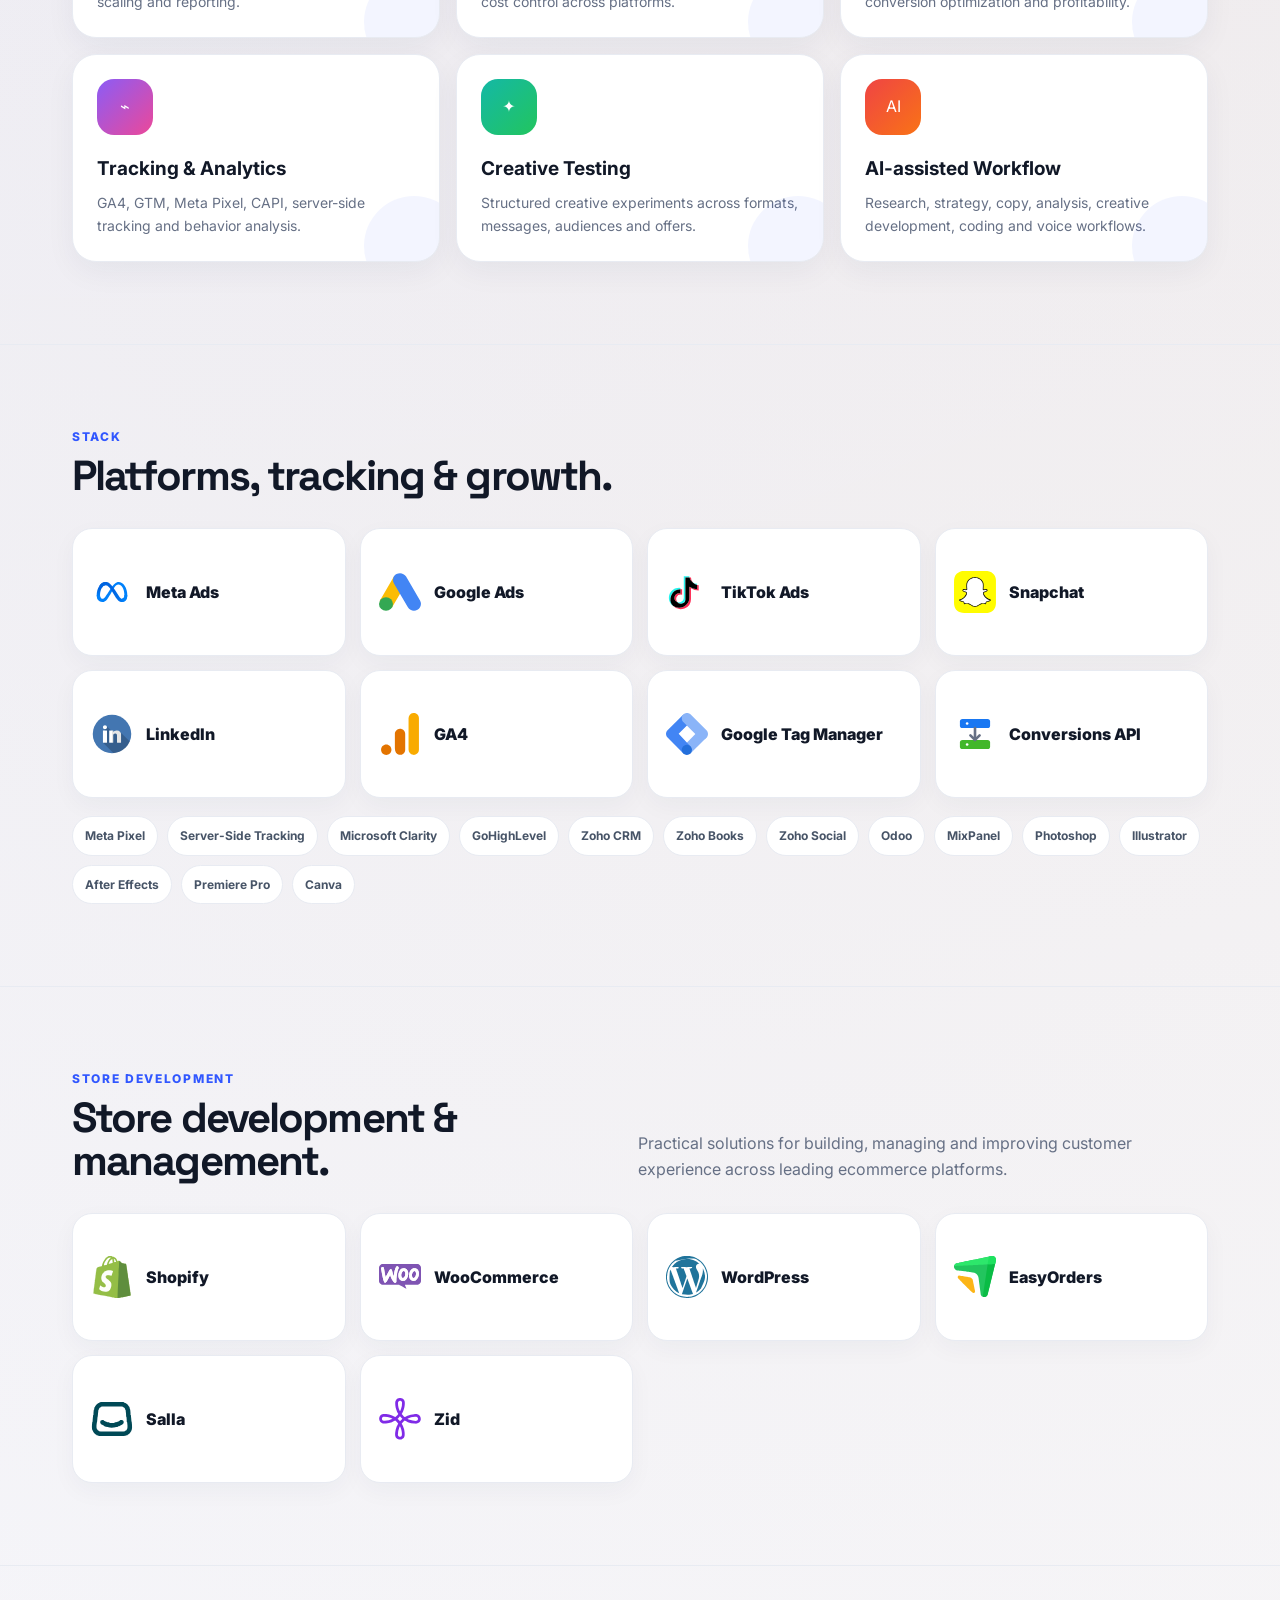
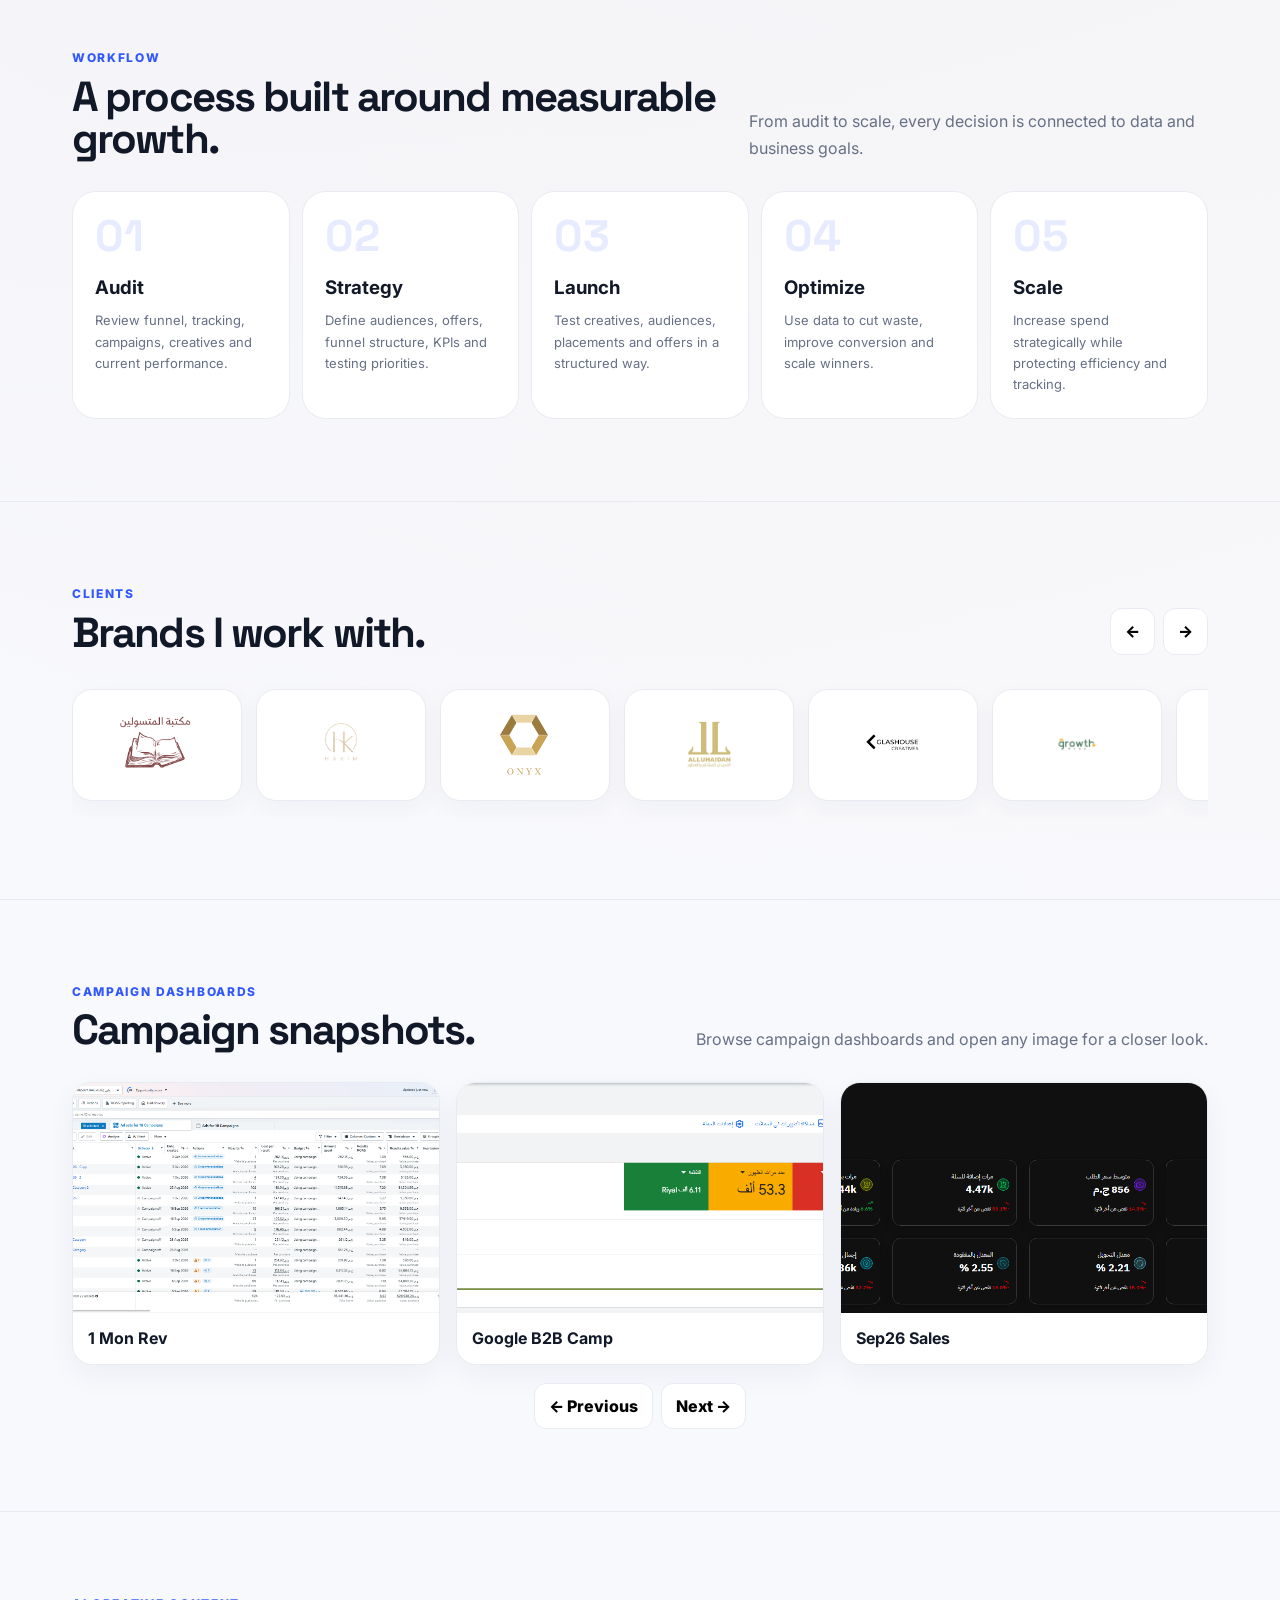
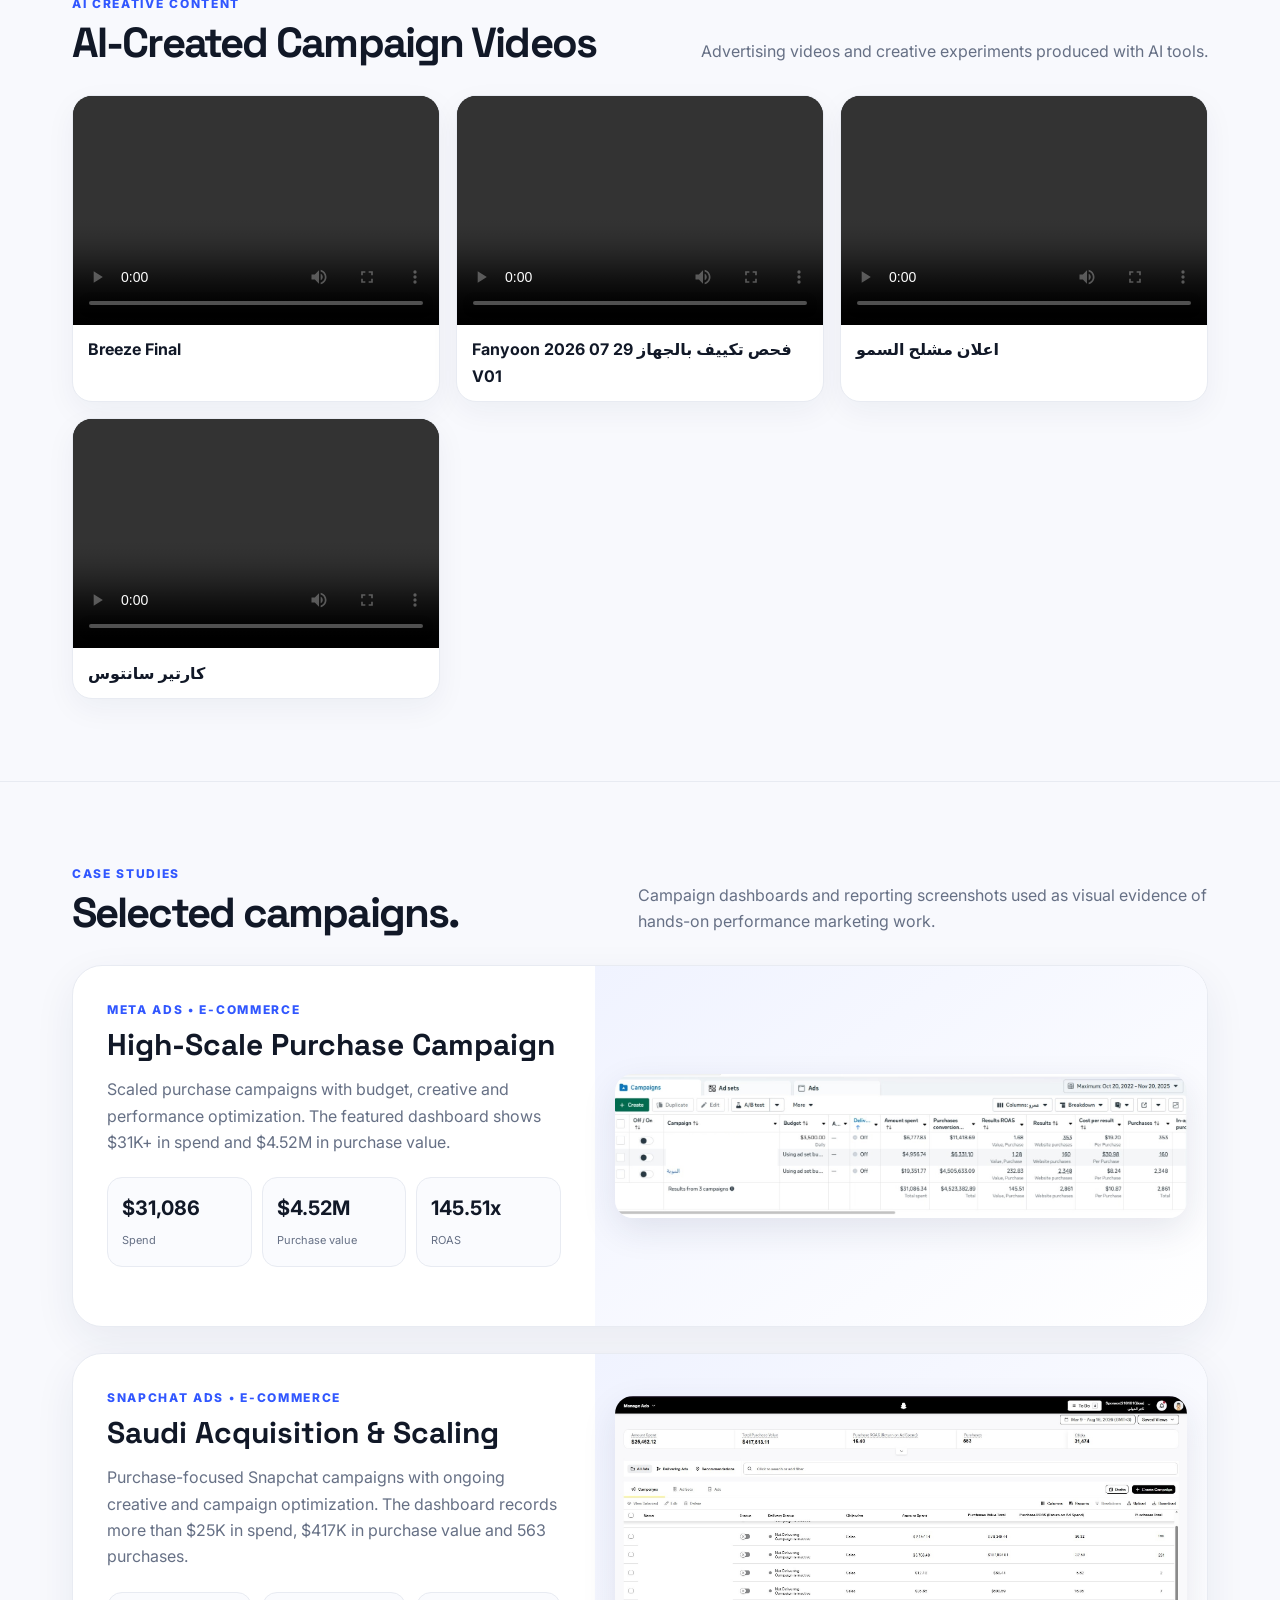
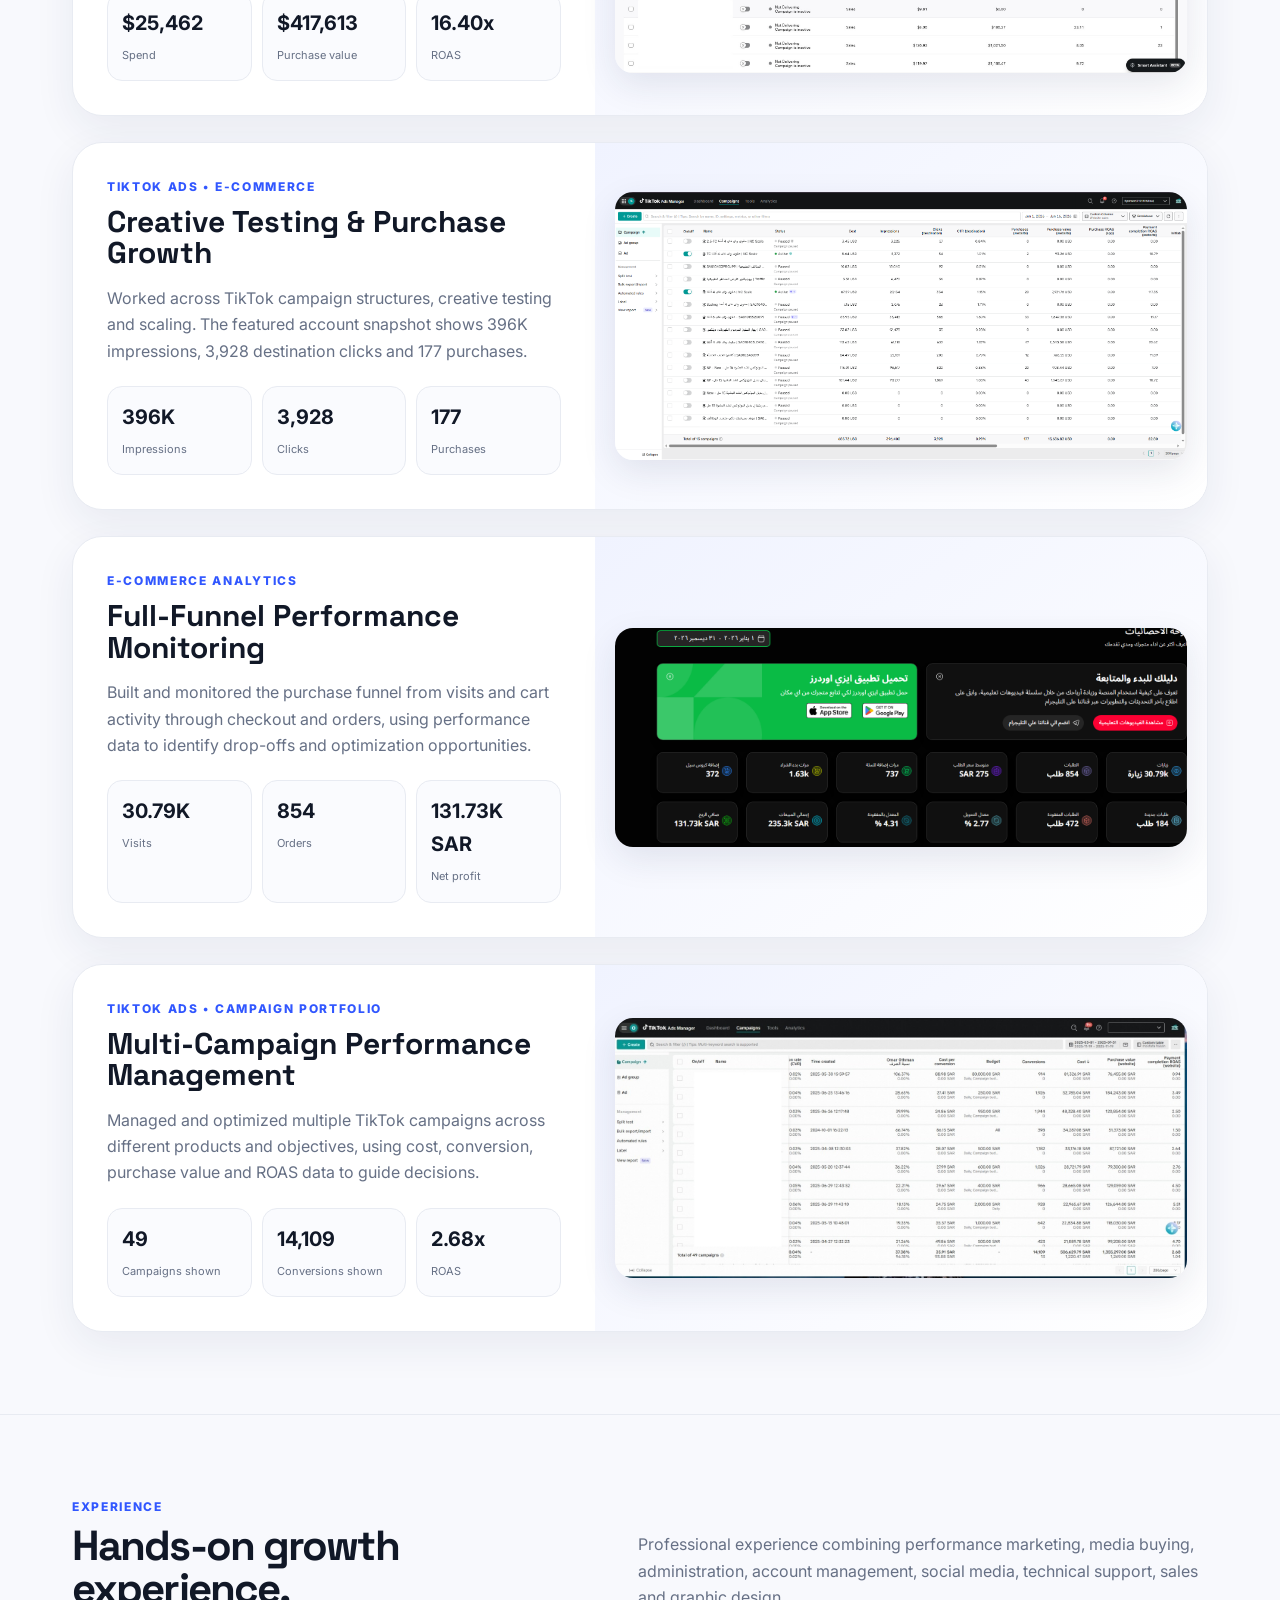
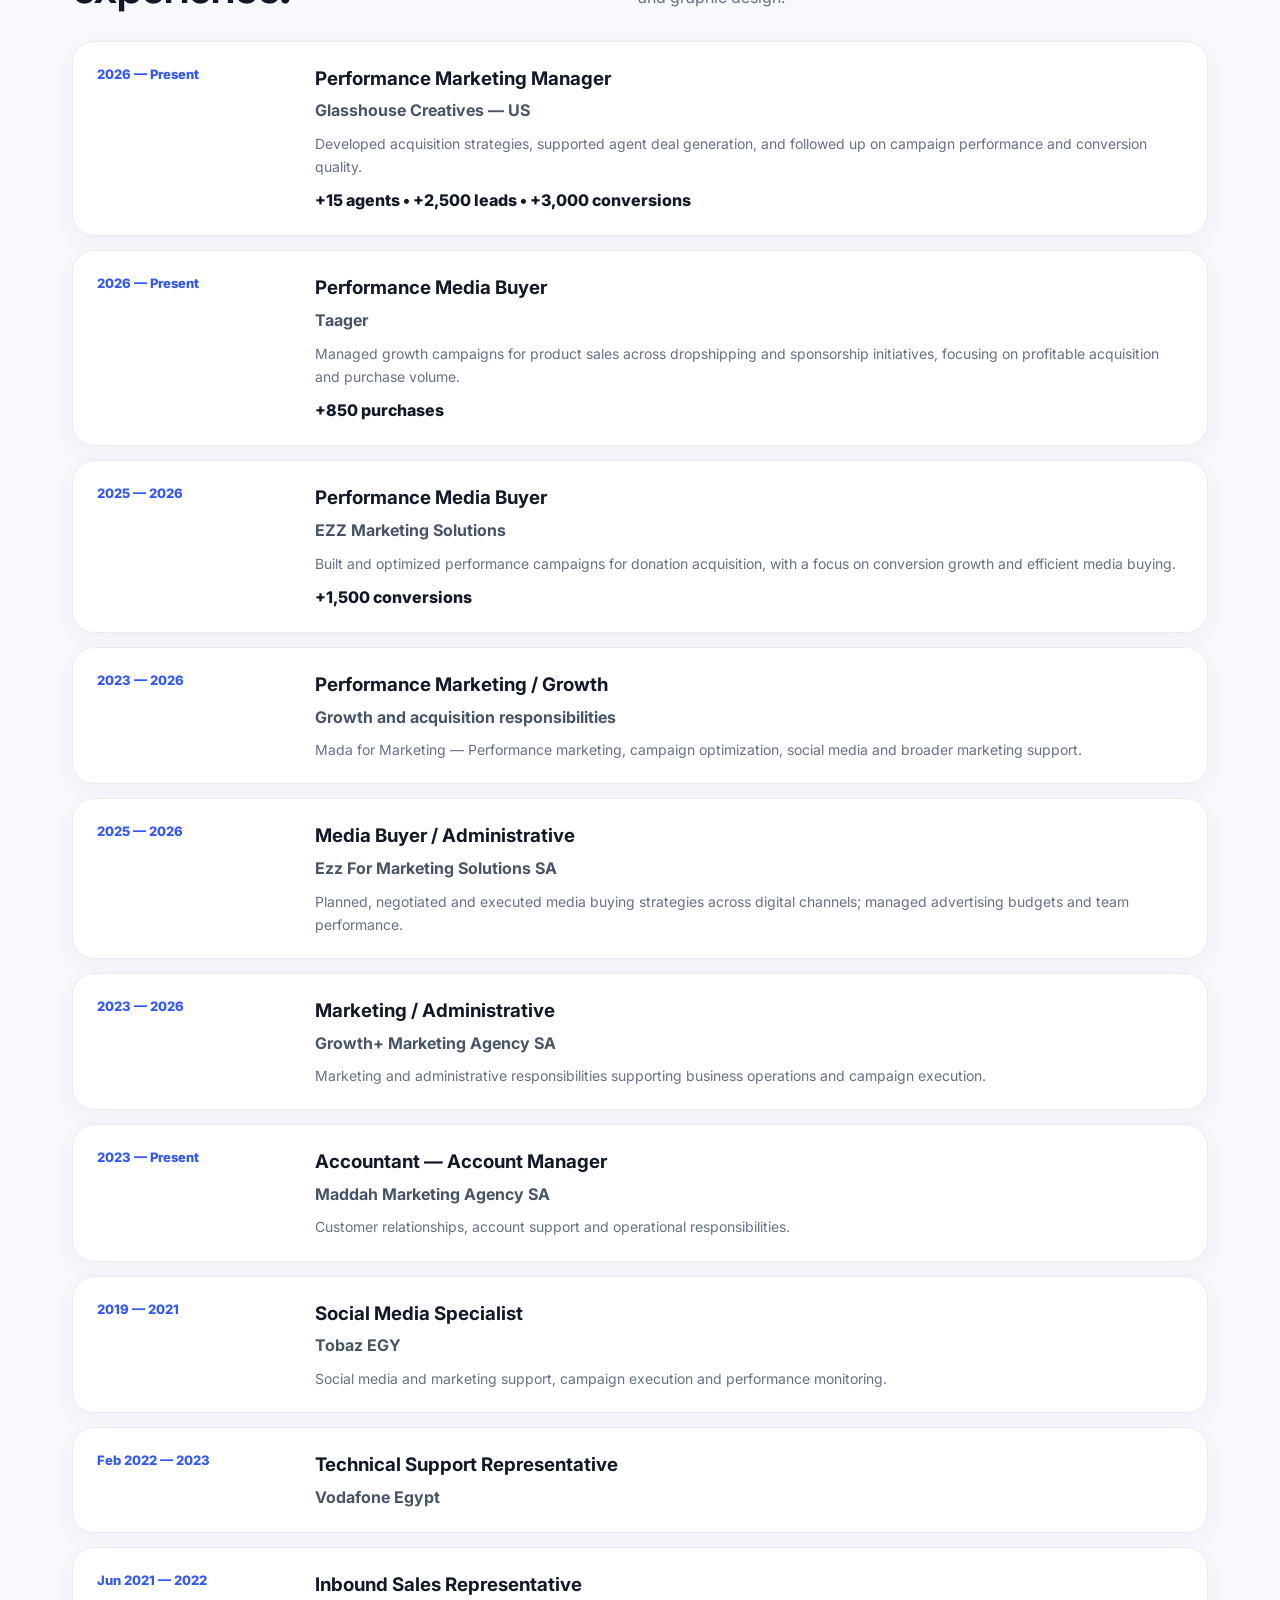
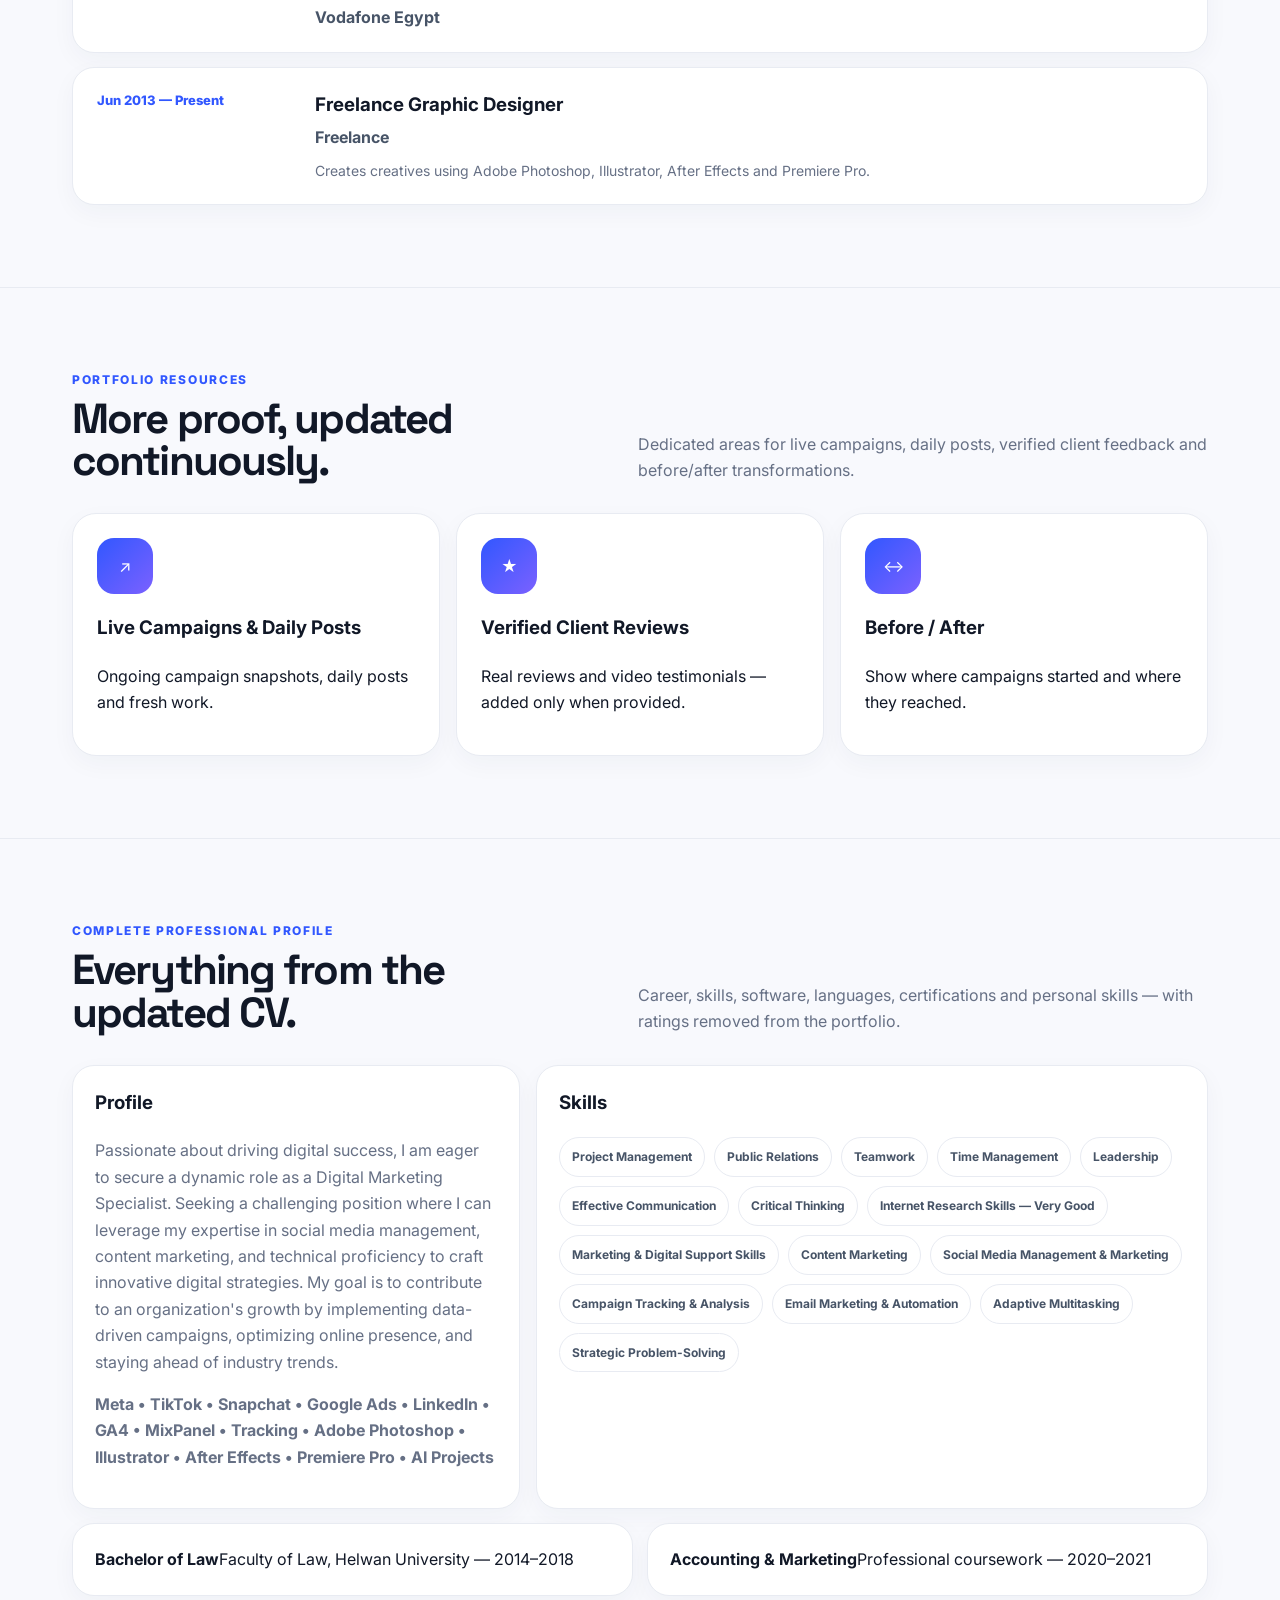
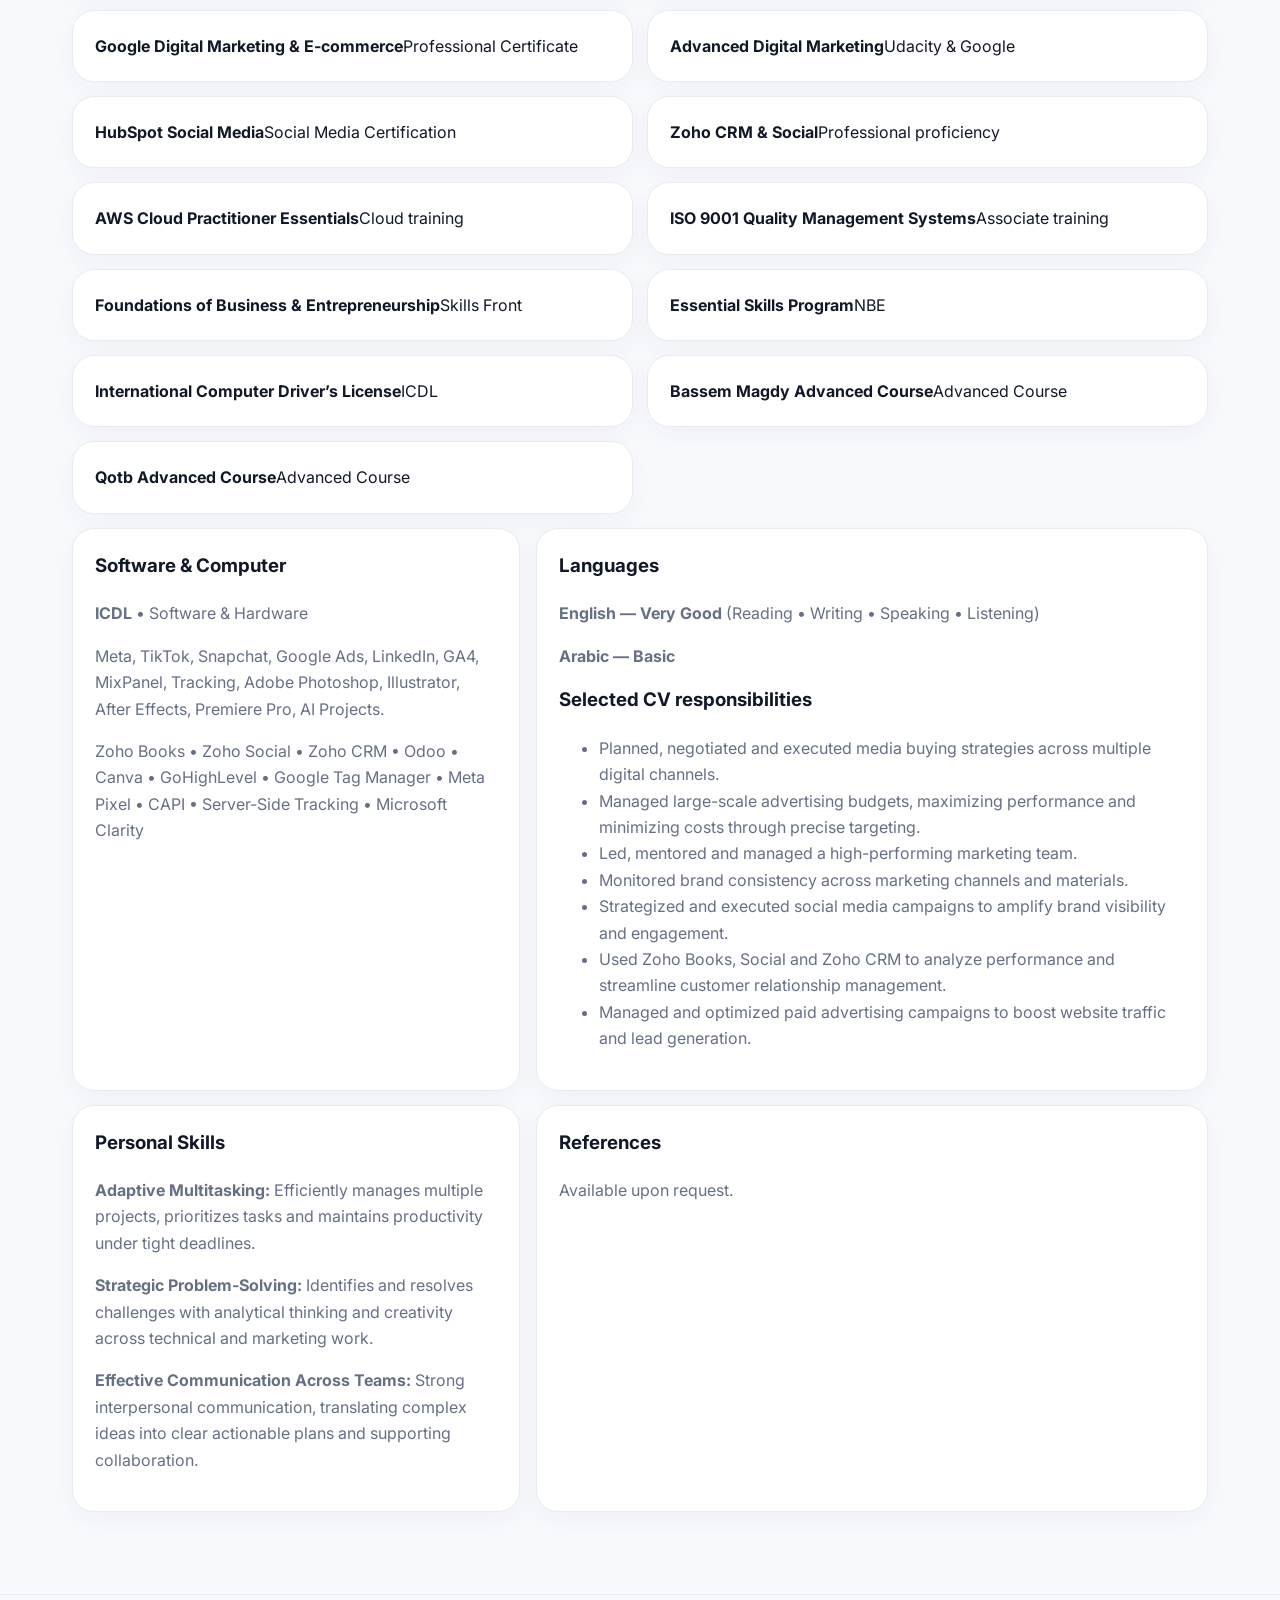
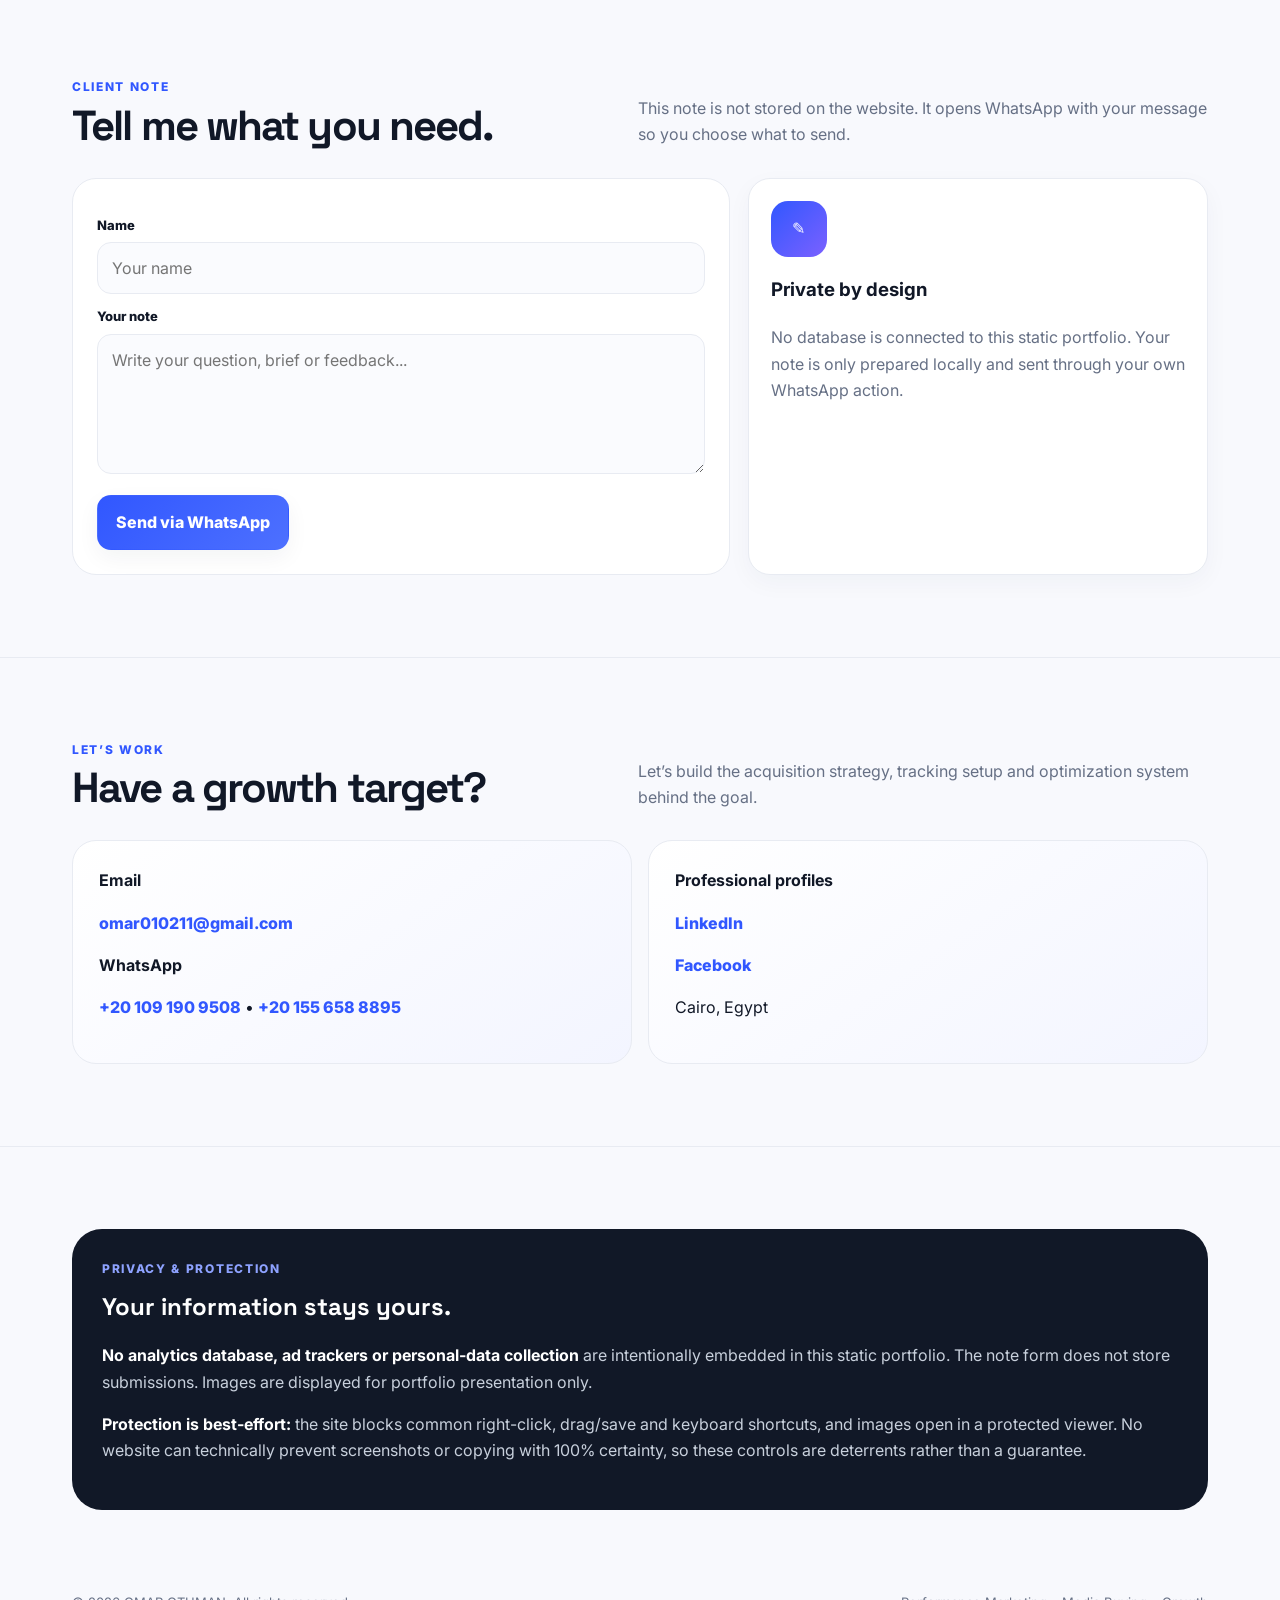
==== commit 14f65488: "Fix portfolio and CV download links" ====
--- a/index.html
+++ b/index.html
@@ -218,8 +218,8 @@
 <h1><span class="hero-name">OMAR <span class="accent">OTHMAN</span></span><span class="hero-tag">Turns ad spend into measurable growth with +7Years EXP.</span></h1>
 <p class="lead">Performance Marketing Manager and Media Buyer focused on paid acquisition, e-commerce, lead generation, conversion optimization, tracking, analytics and creative testing across KSA, GCC, the US and local markets.</p>
 <div class="actions"><a class="btn primary" href="#work">✦ View Case Studies</a><a class="btn orange whatsapp-cta" href="https://wa.me/201091909508" target="_blank" rel="noopener">◔ <span class="wa-label" translate="no">WhatsApp</span></a><a class="btn" href="https://www.linkedin.com/in/omar-othman-0090b6220" target="_blank" rel="noopener">in LinkedIn</a></div><div class="download-actions reveal" aria-label="Downloads">
-<a class="btn download-portfolio" href="downloads/OMAR_OTHMAN_Portfolio.pdf" download>↓ Download Portfolio</a>
-<a class="btn download-cv" href="downloads/OMAR_OTHMAN_ATS_CV.pdf" download>↓ Download ATS CV</a>
+<a class="btn download-portfolio" href="downloads/OMAR_OTHMAN_Performance_Portfolio_2026.pdf" download>↓ Download Portfolio</a>
+<a class="btn download-cv" href="downloads/OMAR_OTHMAN_ATS_CV_2026.pdf" download>↓ Download ATS CV</a>
 <a class="btn" href="#ai-videos">✦ AI Content</a>
 </div>
 </div>
